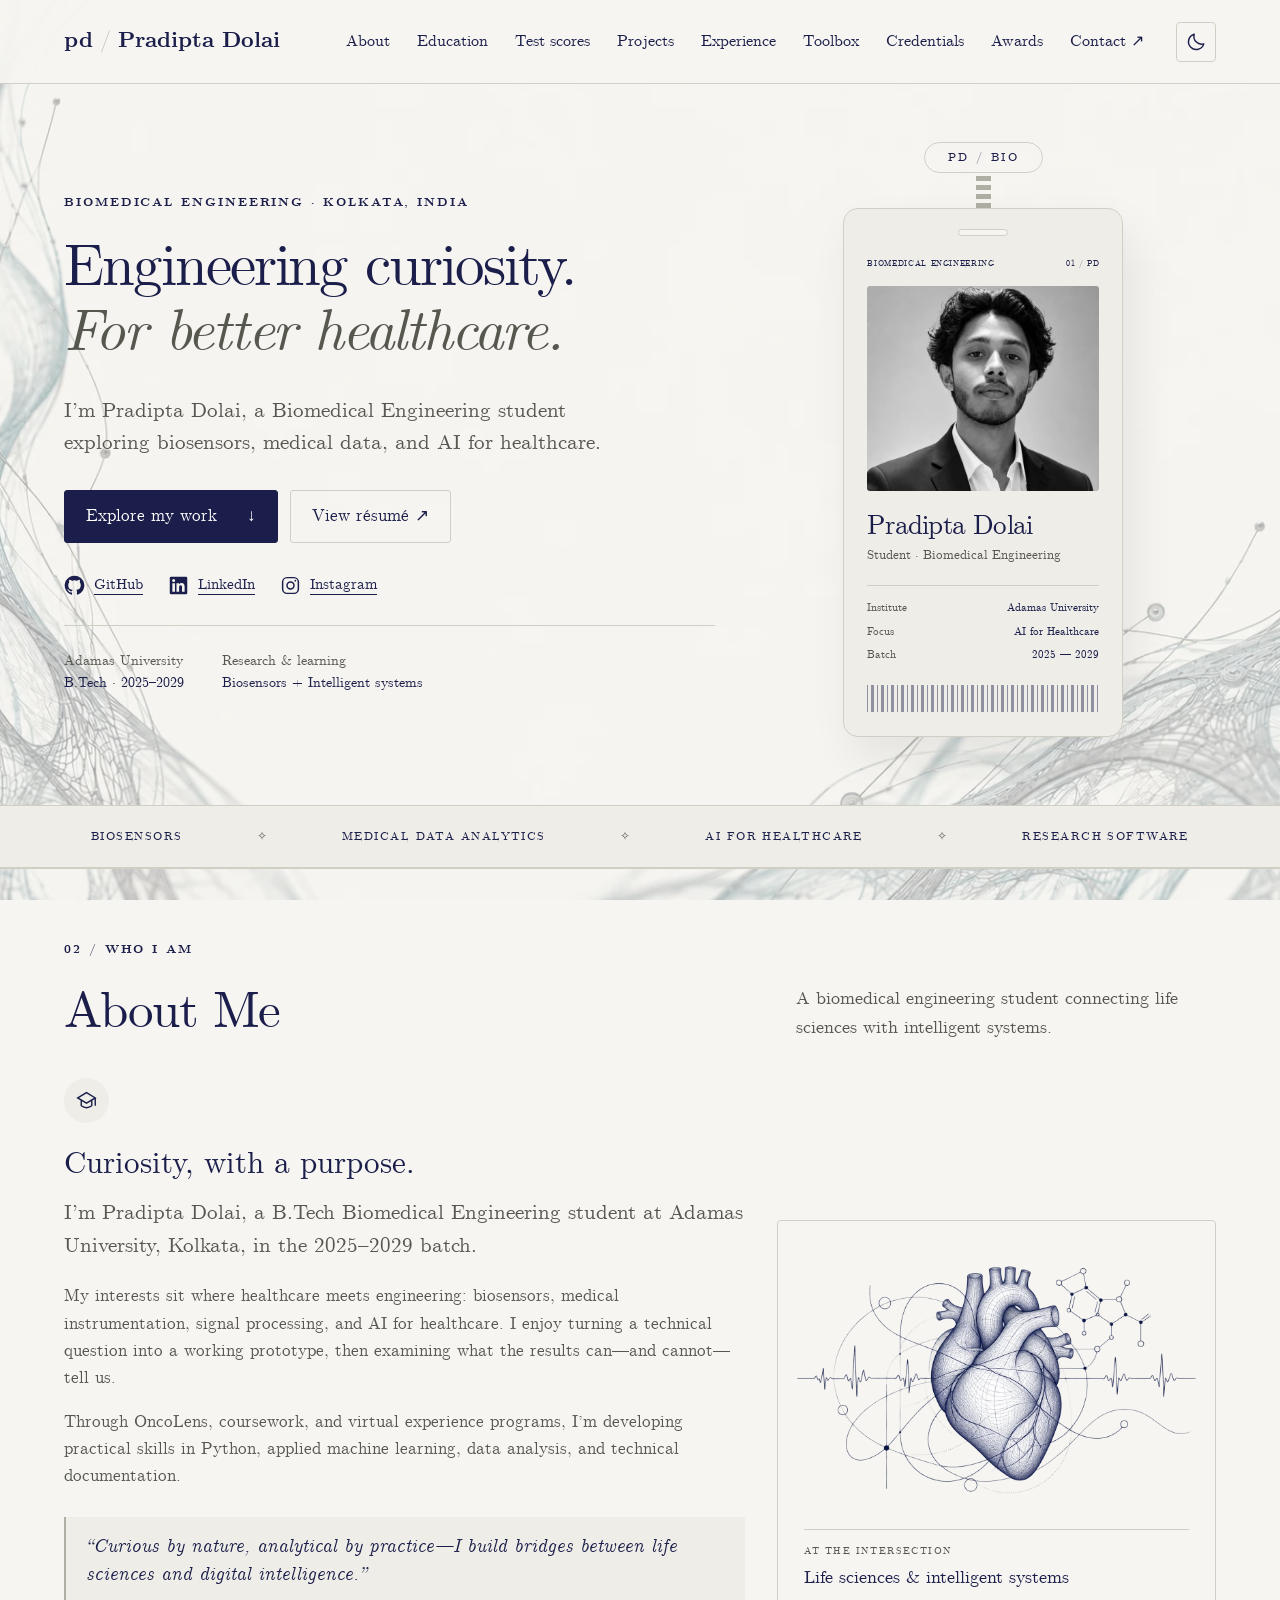
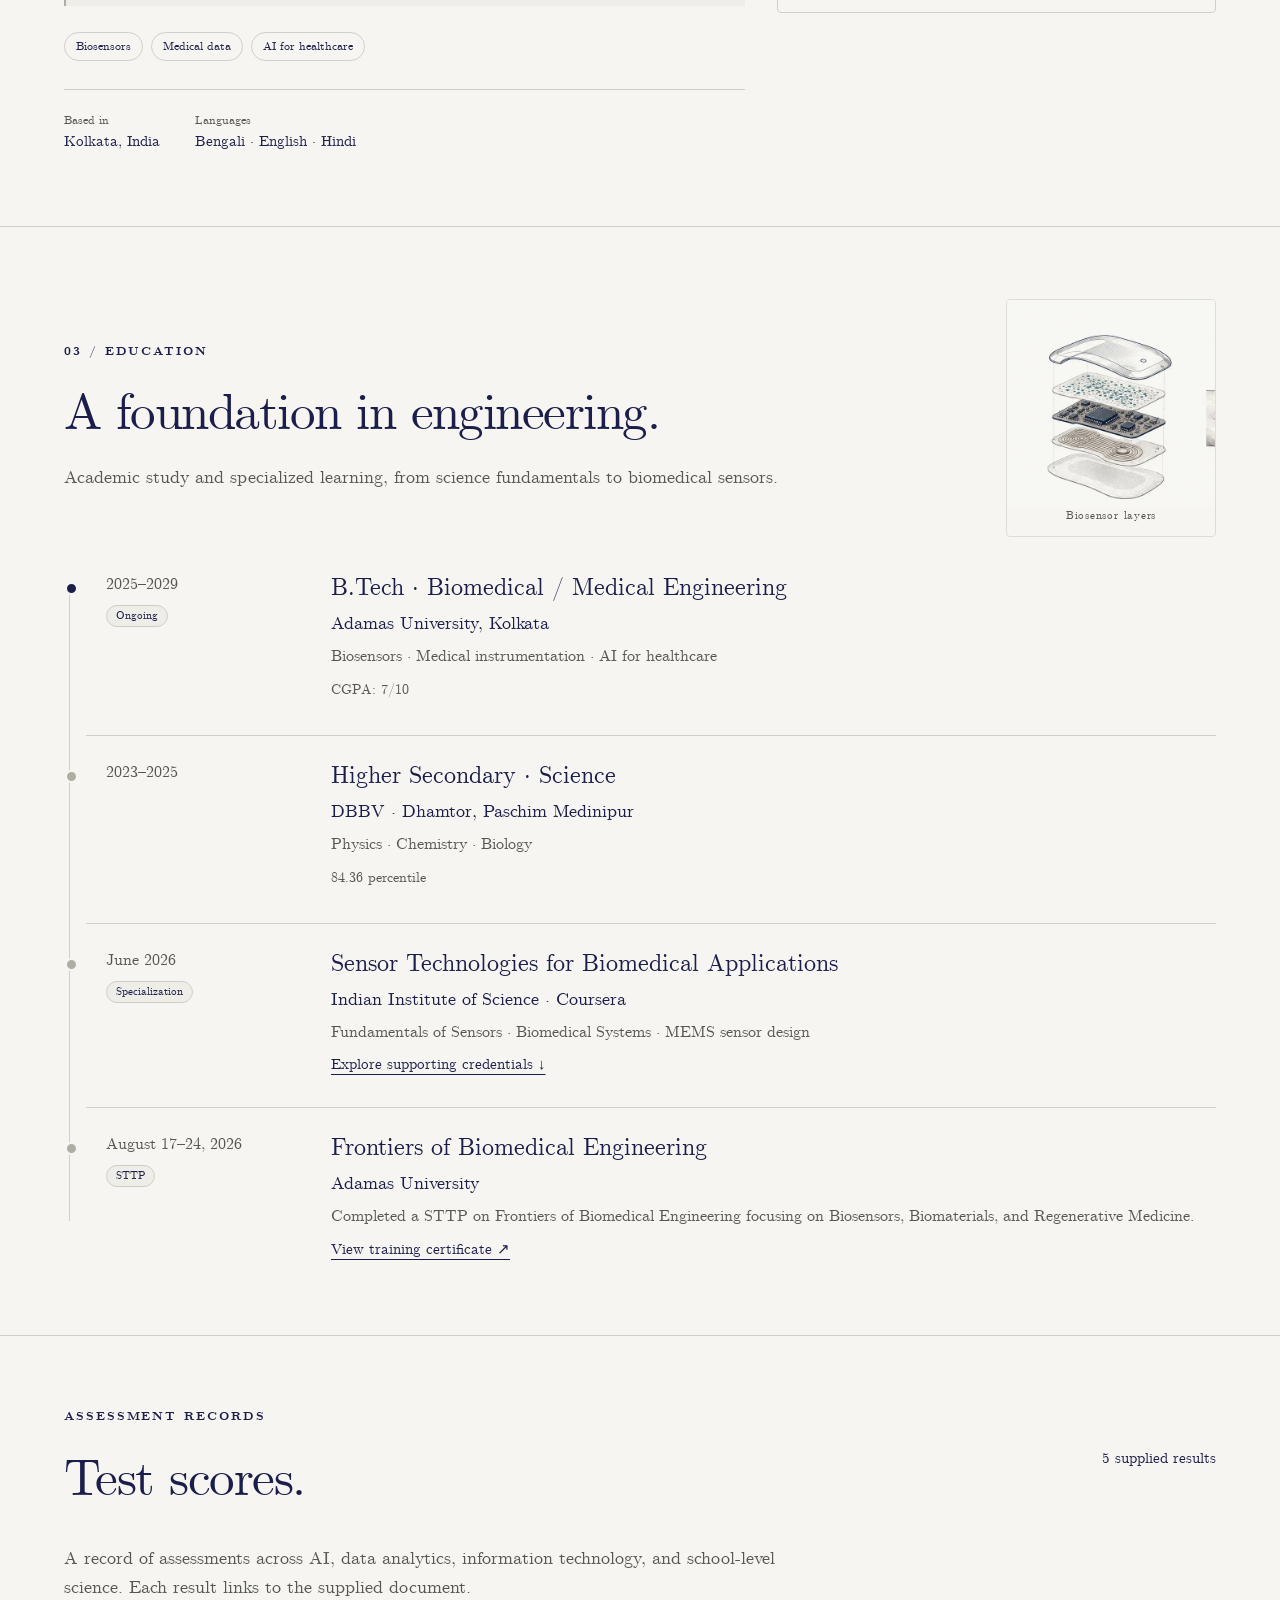
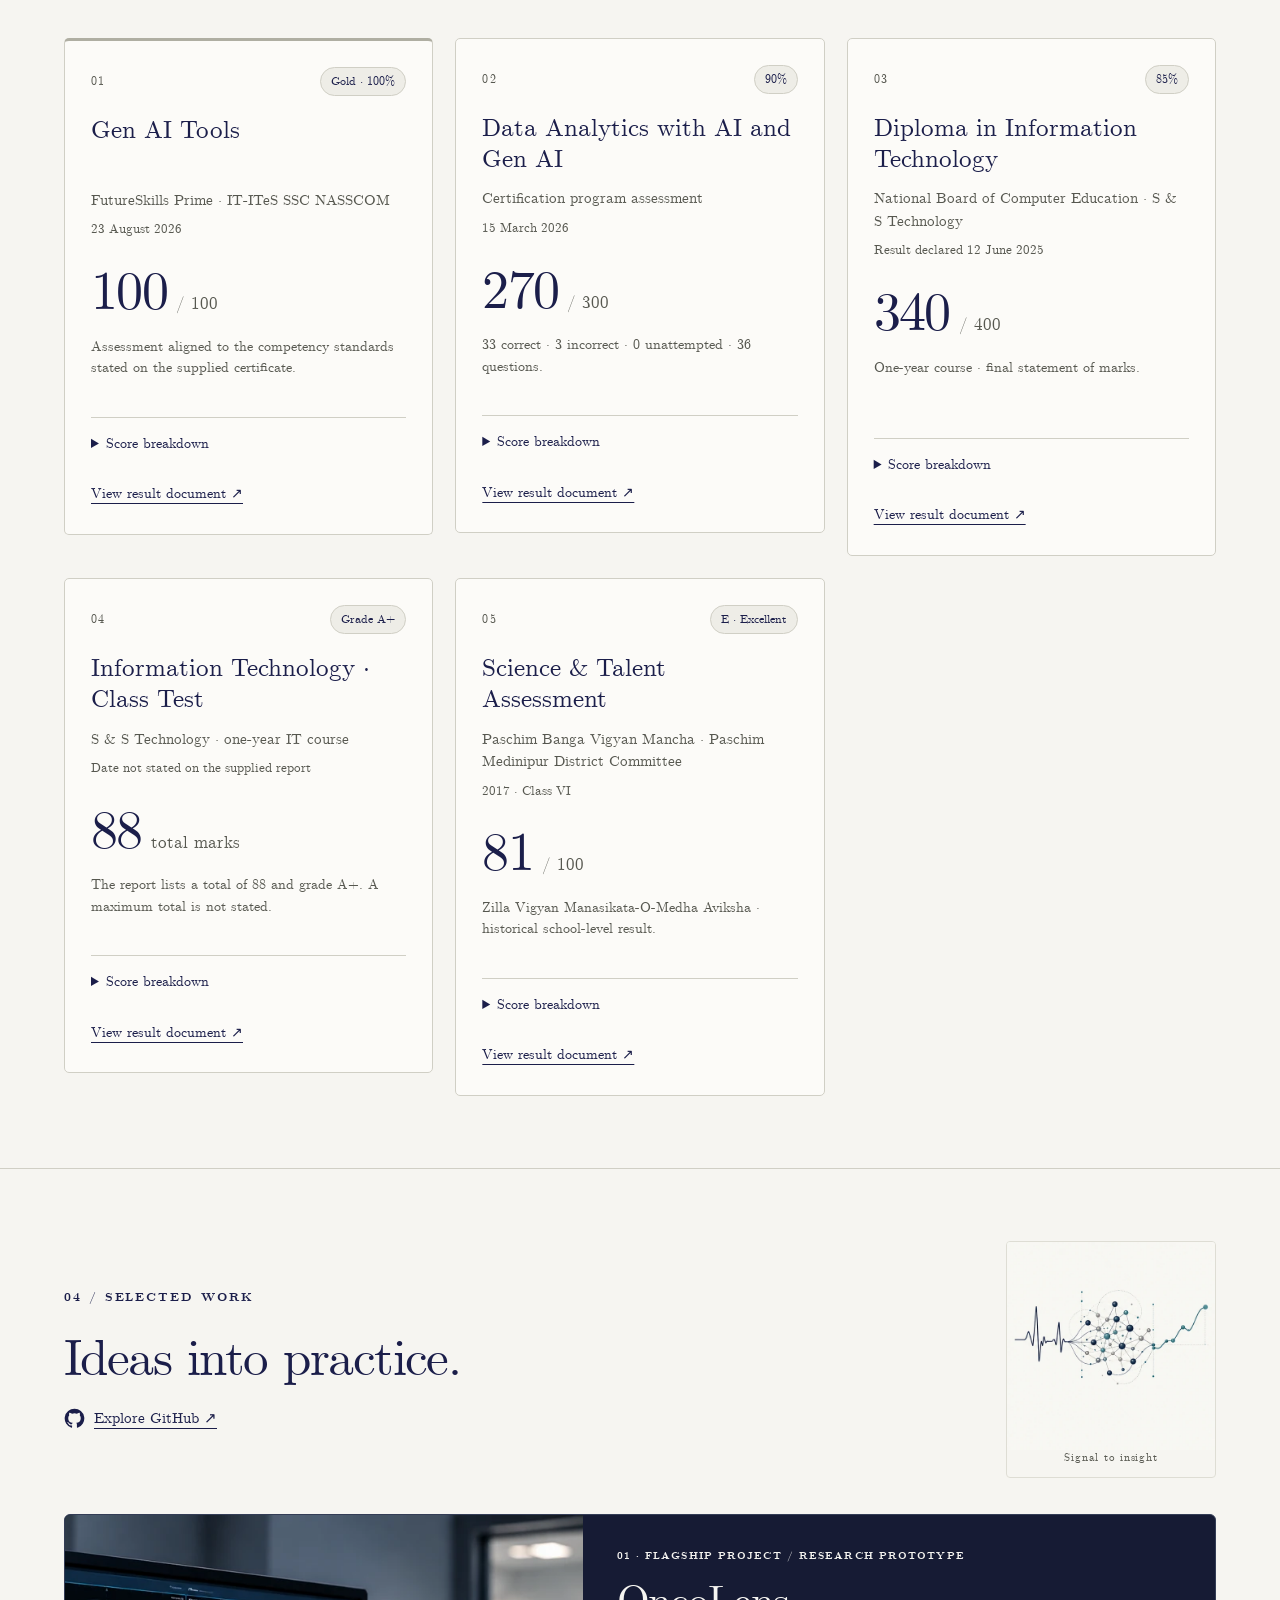
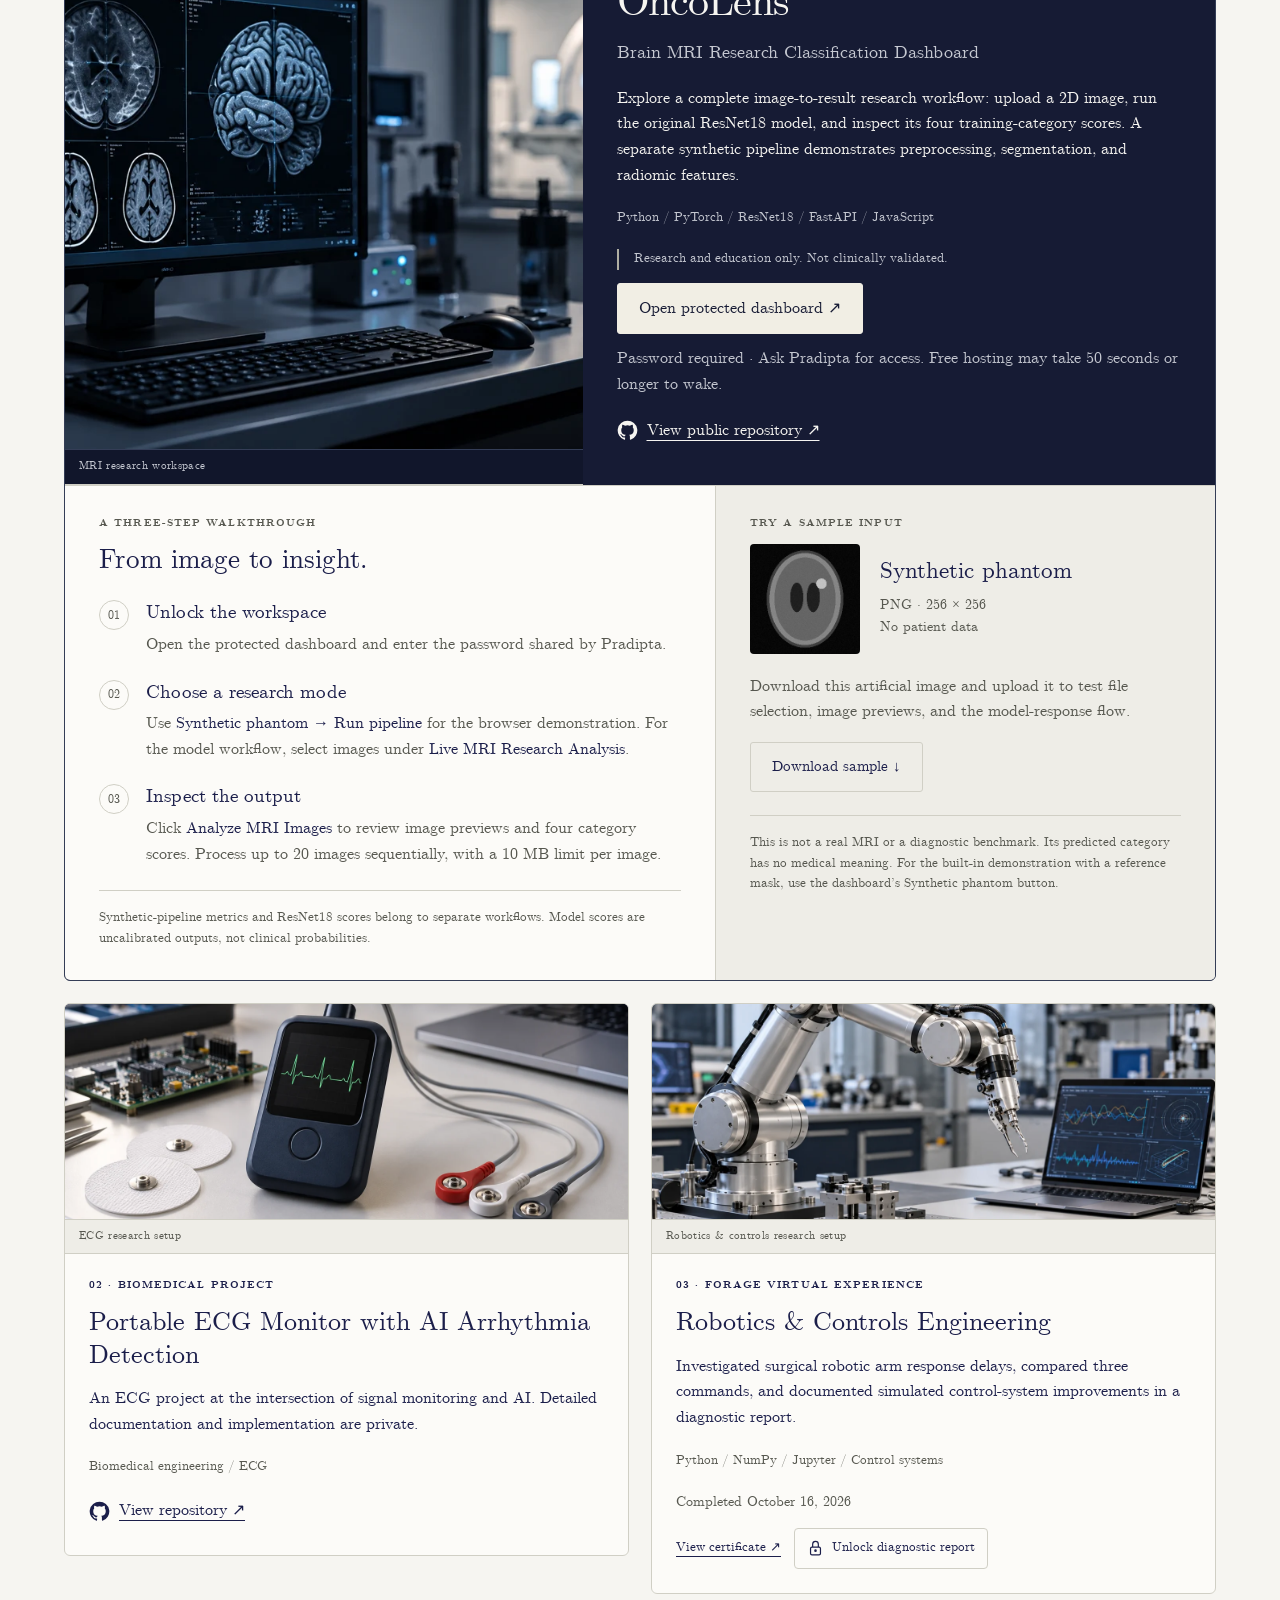
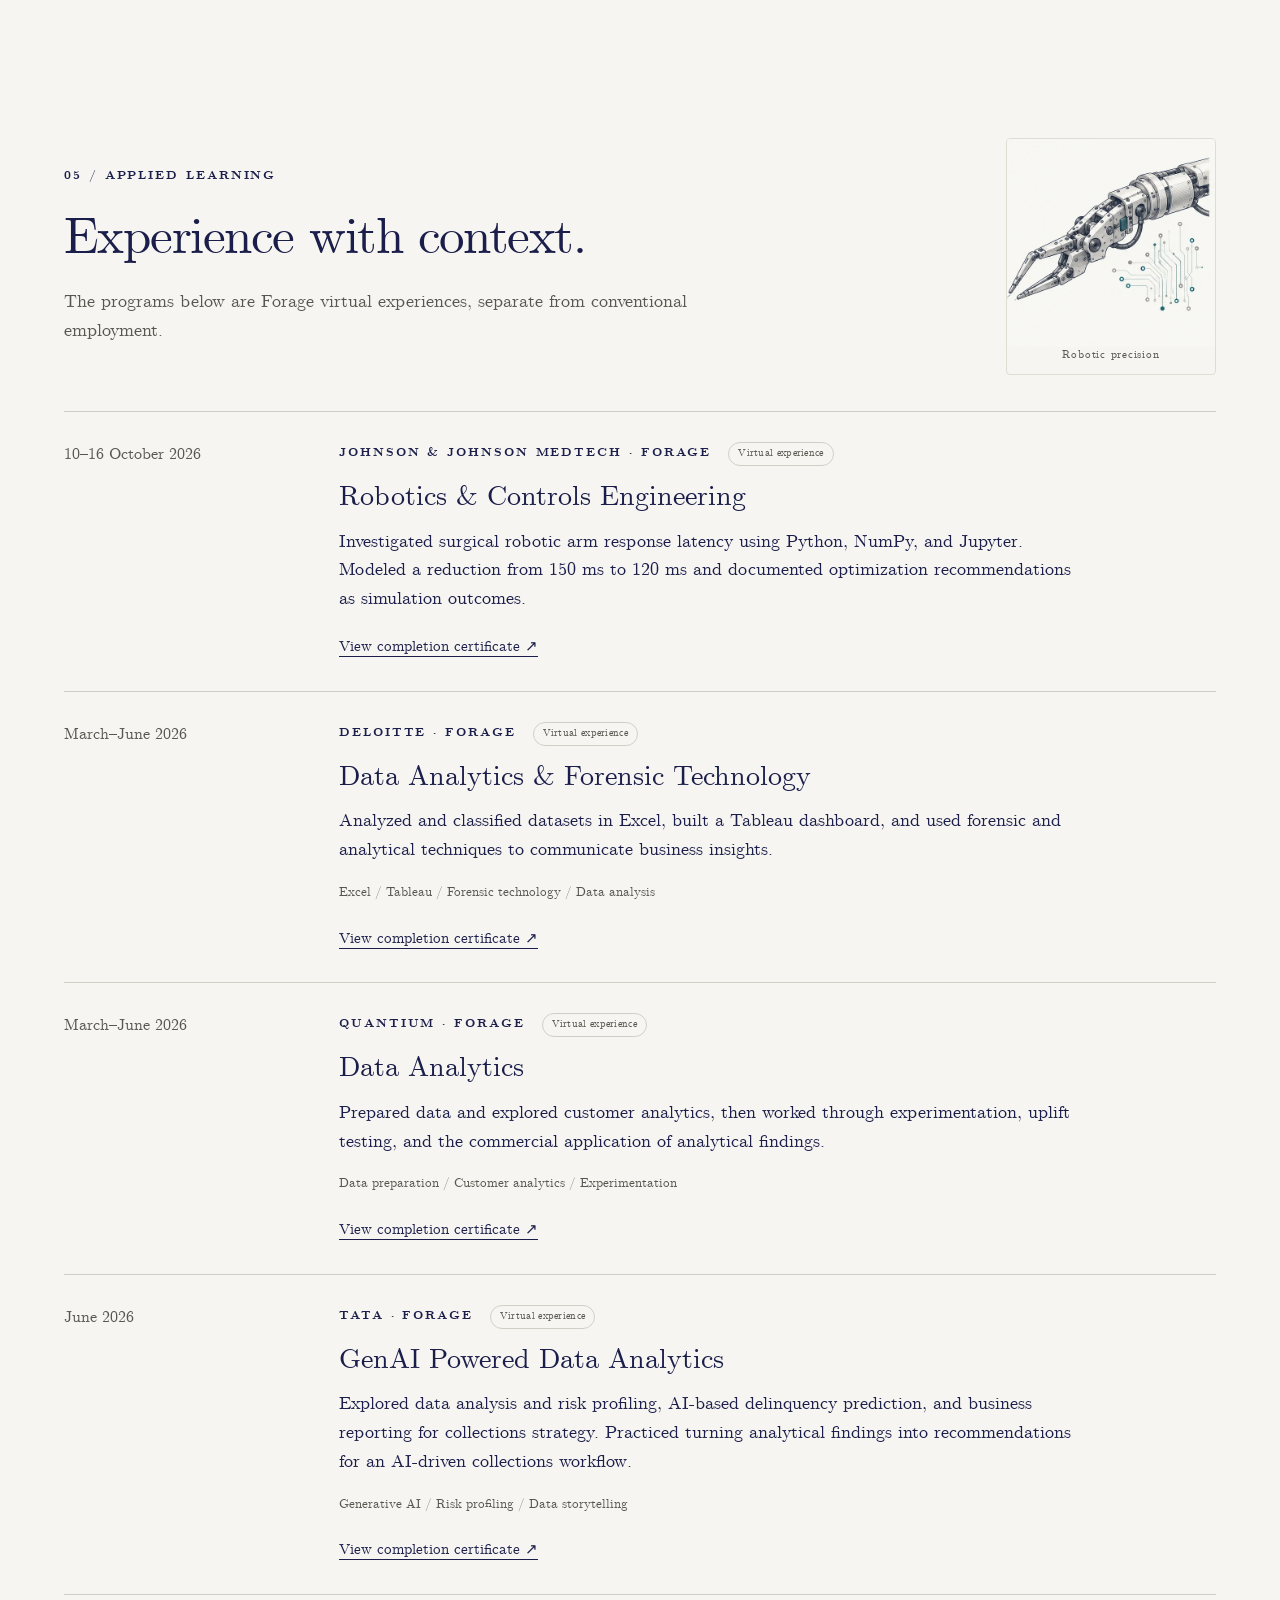
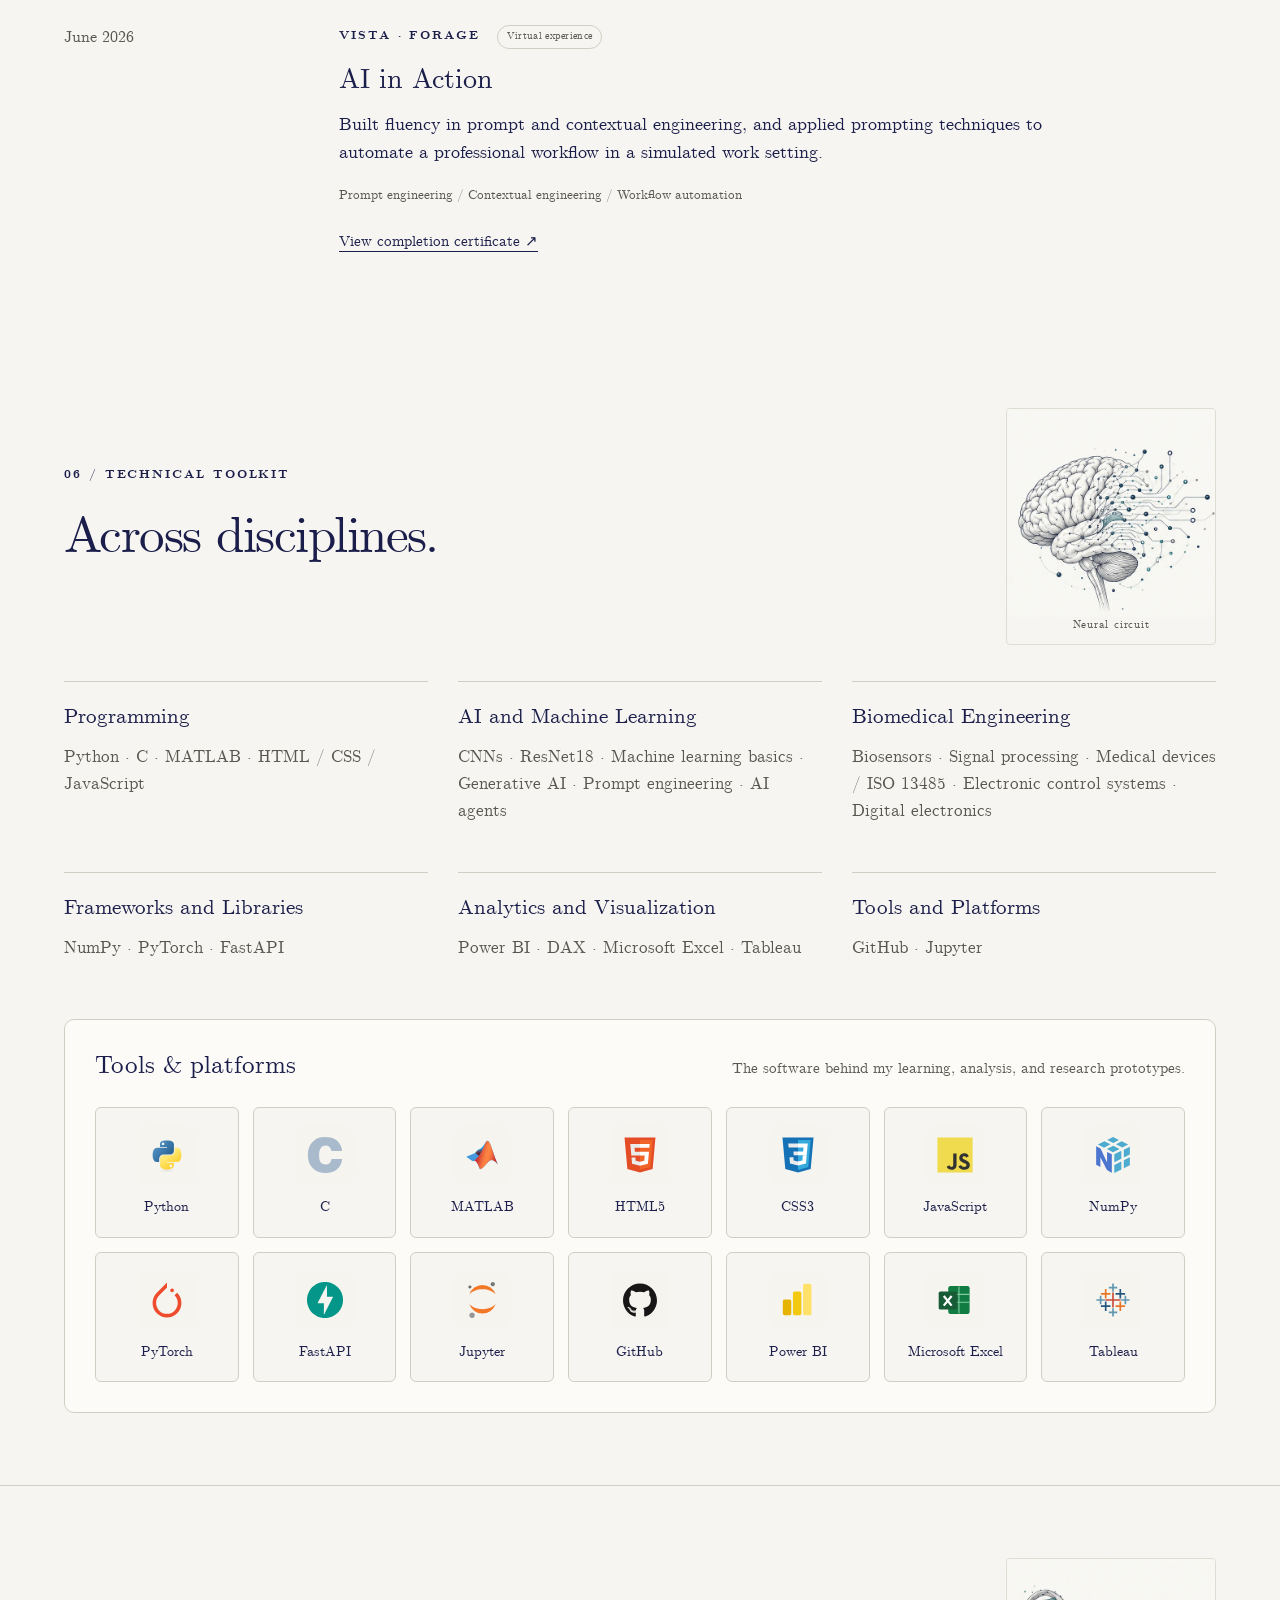
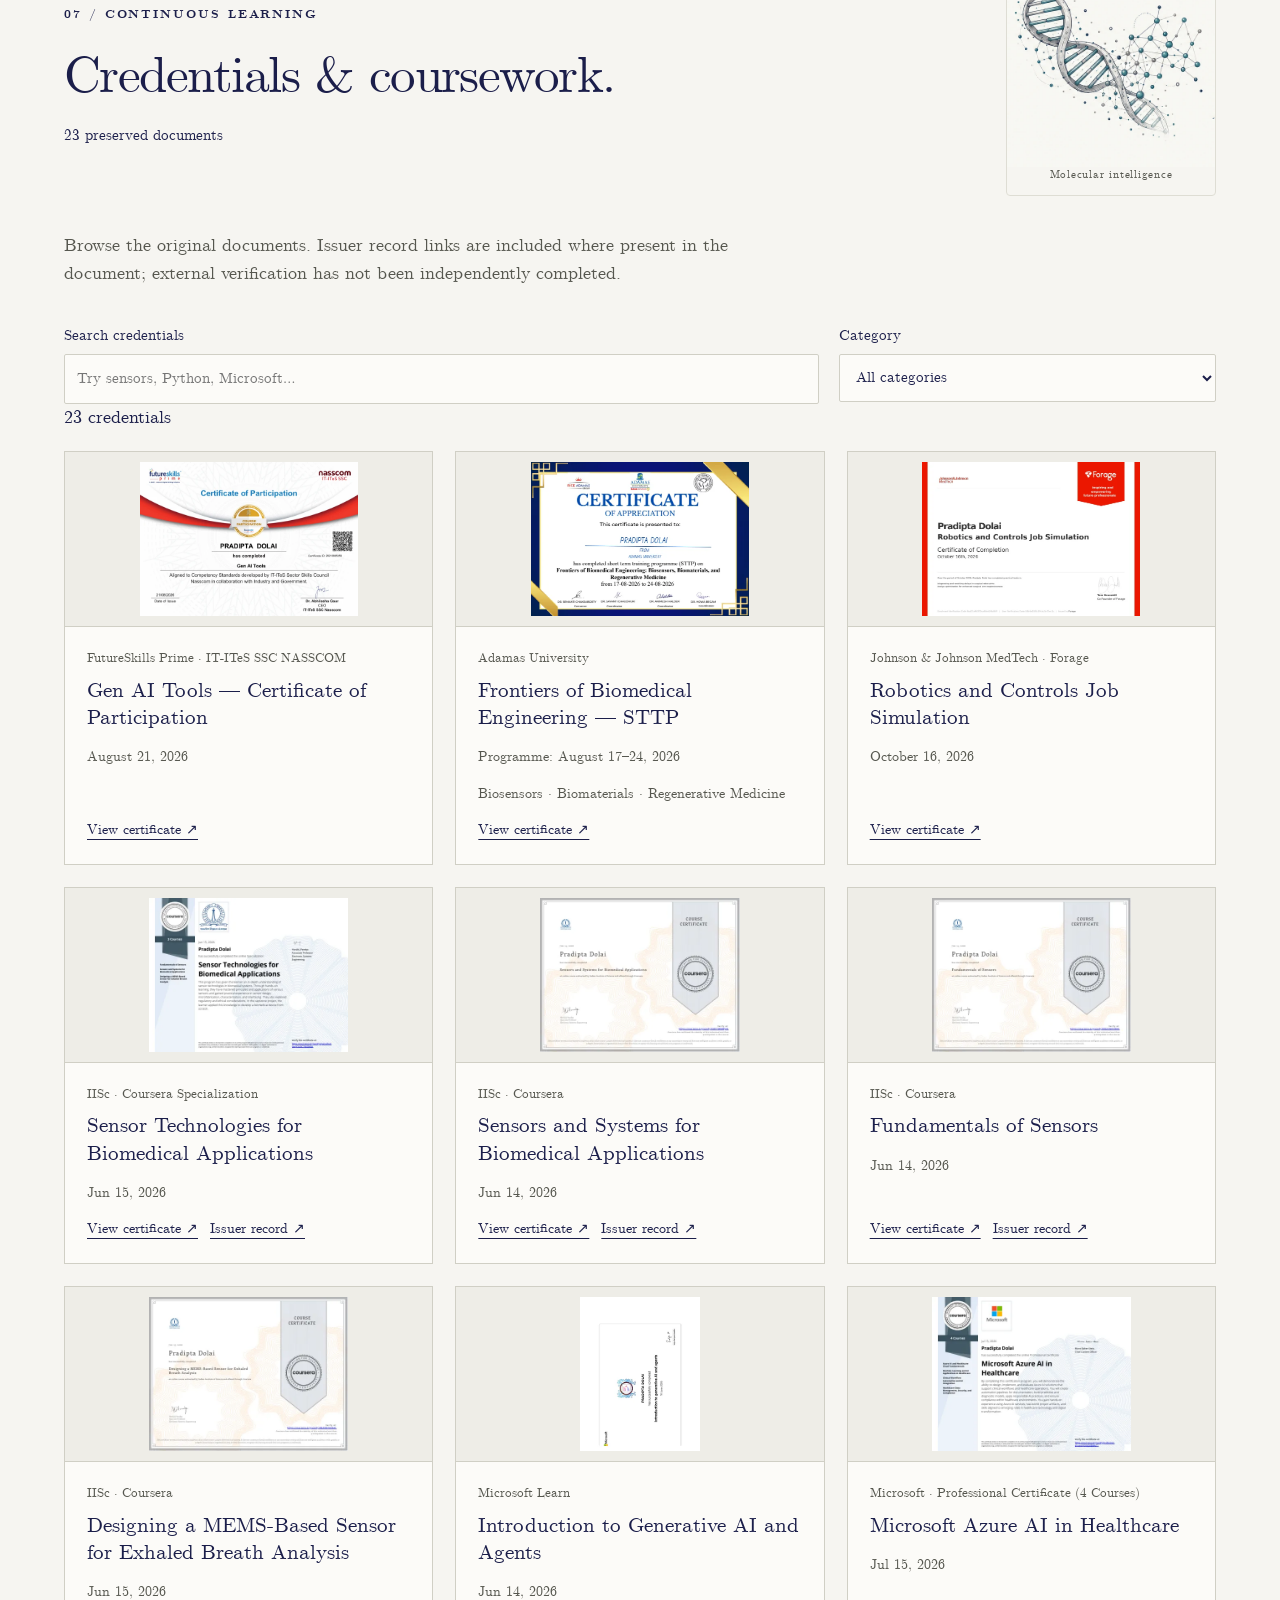
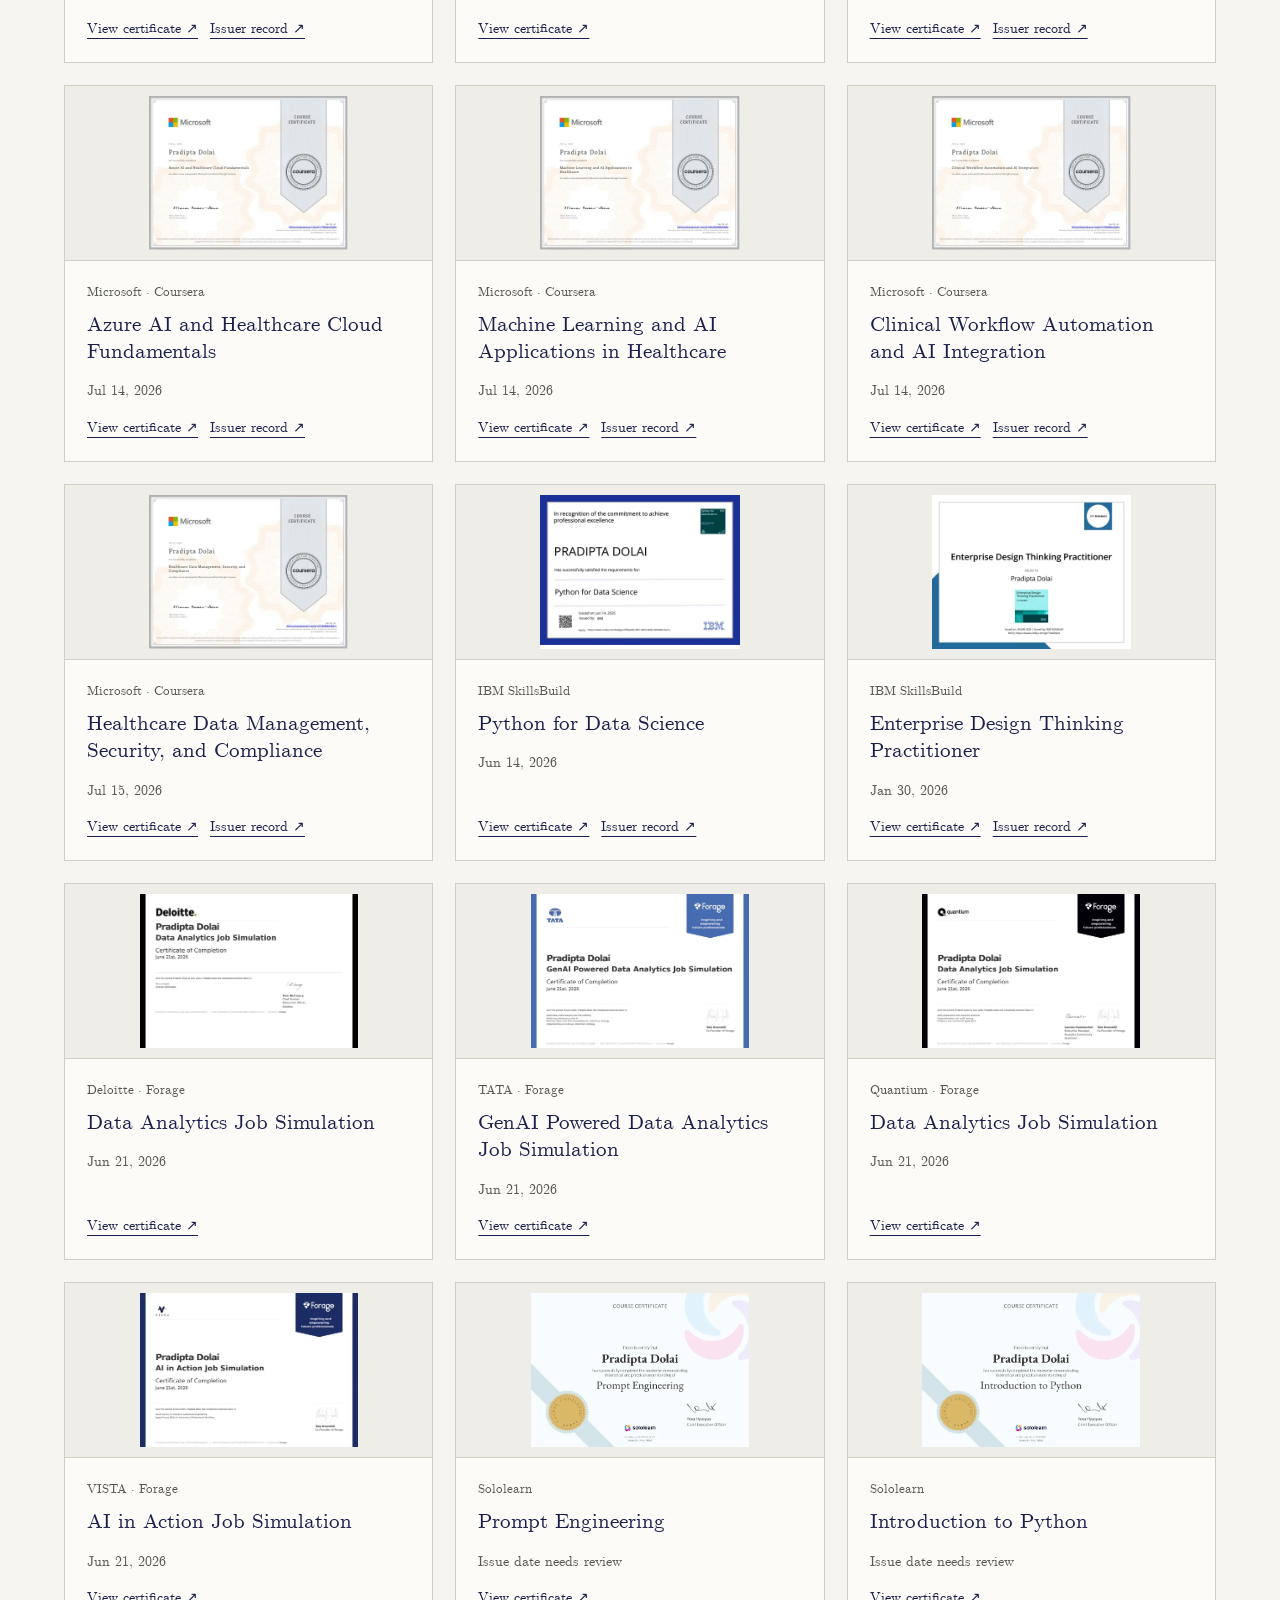
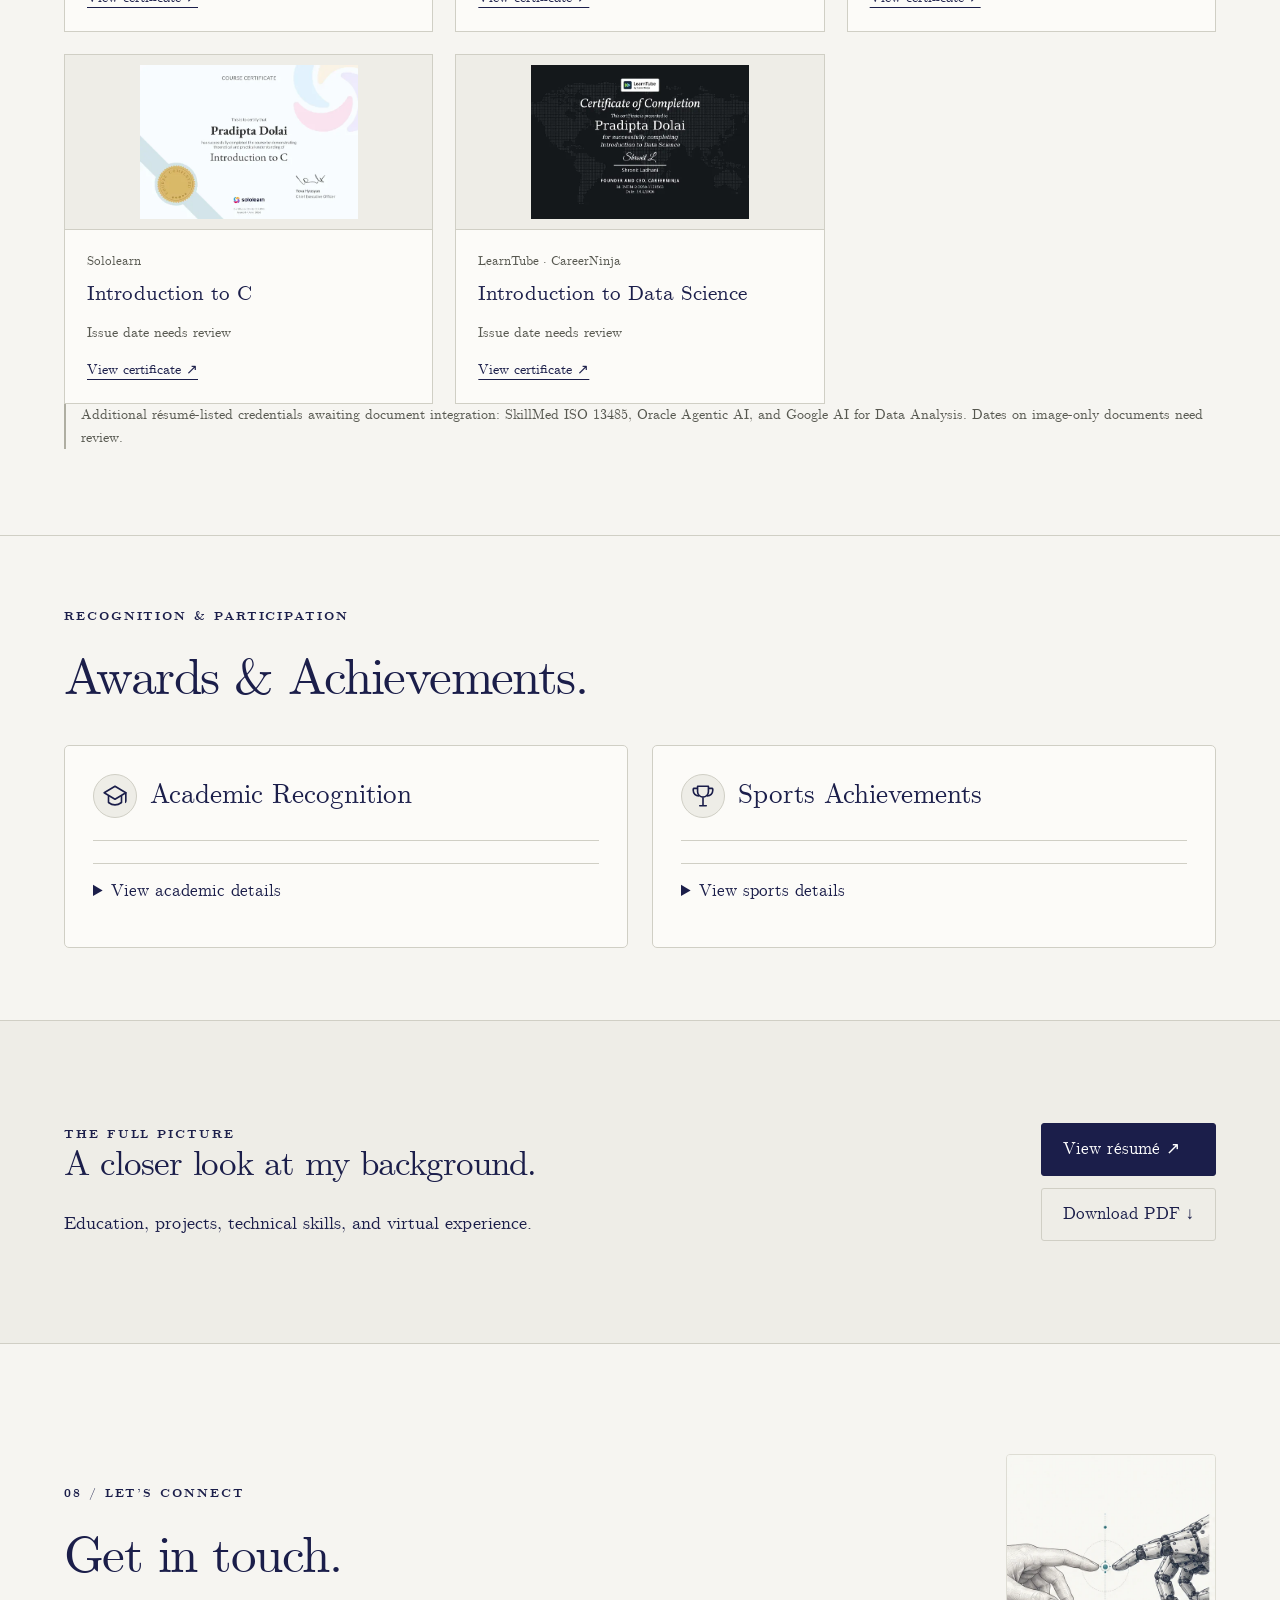
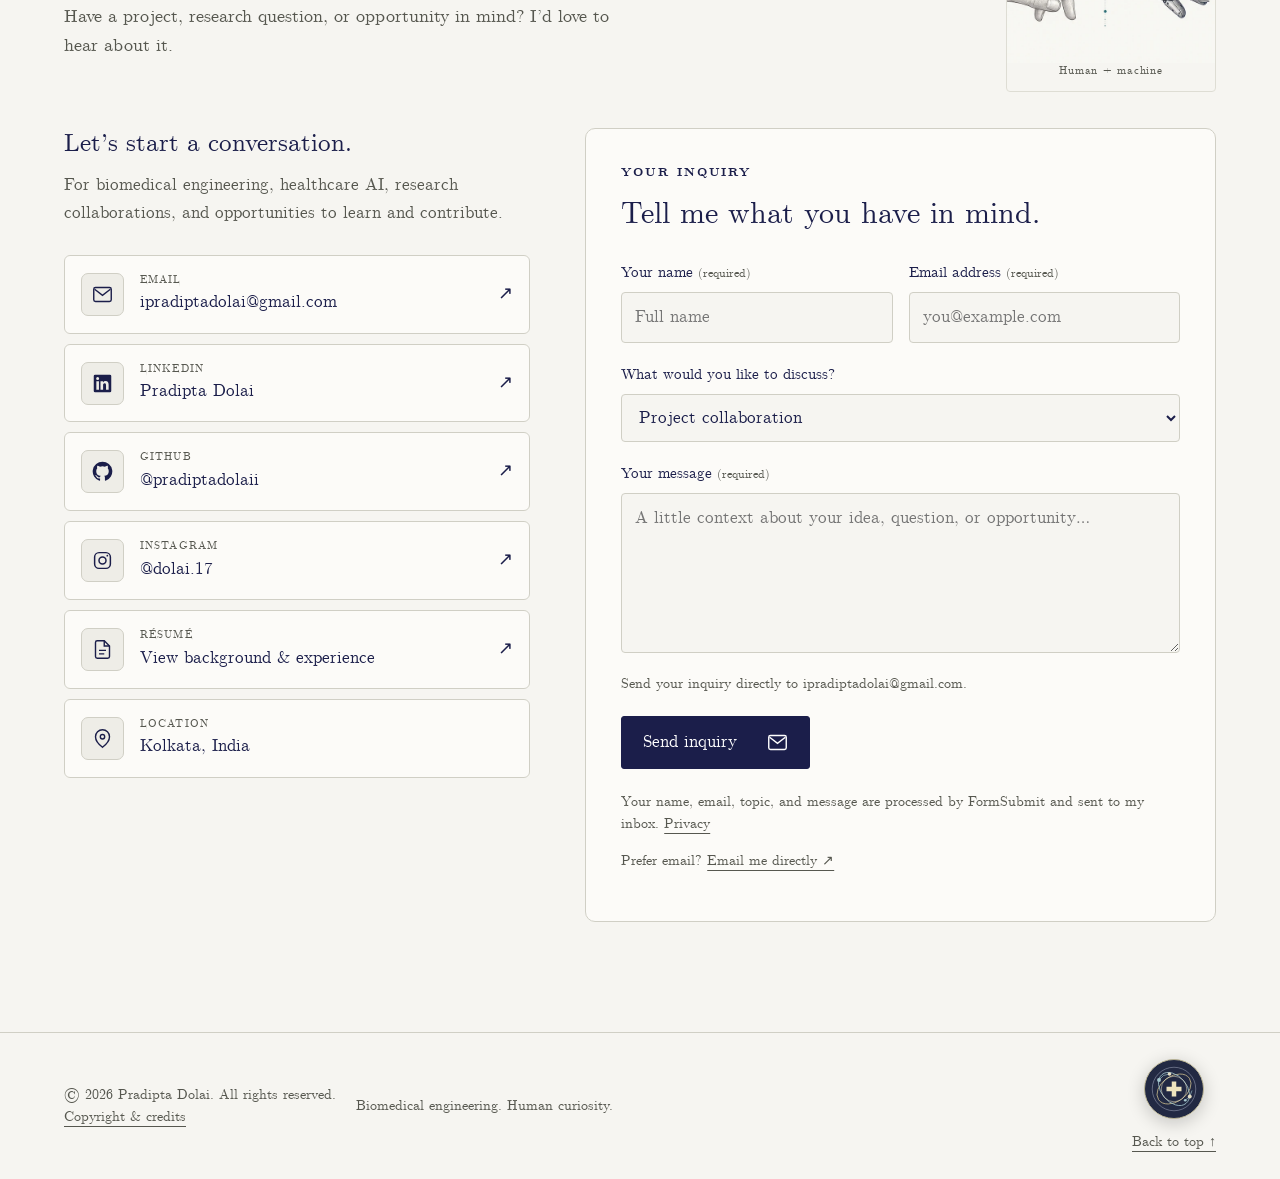
==== index.html @ 0b7b083c "Add password-only soft-square success and retry animations" ====
<!doctype html><html lang="en"><head><meta charset="utf-8"><meta name="viewport" content="width=device-width, initial-scale=1"><title>Pradipta Dolai — Biomedical Engineering & AI for Healthcare</title><meta name="description" content="Pradipta Dolai’s biomedical engineering portfolio: biosensors, AI for healthcare, medical data analytics, and research software."><meta property="og:title" content="Pradipta Dolai — Biomedical Engineering"><meta property="og:description" content="Exploring the intersection of healthcare, engineering, and intelligent systems."><meta property="og:type" content="website"><meta property="og:image" content="https://pradiptadolaii.github.io/assets/images/portrait.webp"><meta property="og:url" content="https://pradiptadolaii.github.io/"><meta name="theme-color" content="#1B1E4A"><link rel="icon" href="assets/favicon.svg" type="image/svg+xml"><script src="assets/theme.js"></script><link rel="stylesheet" href="assets/style.css"><link rel="stylesheet" href="assets/password-tile.css?v=soft-square"><script src="assets/password-tile.js?v=soft-square" defer></script><script src="assets/app.js?v=soft-square" defer></script><link rel="stylesheet" href="assets/selected-design.css"><link rel="stylesheet" href="assets/medorbit.css"><script type="module" src="assets/medorbit.mjs?v=oncolens-live"></script><link rel="stylesheet" href="assets/science-accents.css"><link rel="stylesheet" href="assets/test-scores.css"><link rel="stylesheet" href="assets/awards.css?v=sports-collapse"><link rel="stylesheet" href="assets/oncolens-flagship.css?v=preview1"><link rel="stylesheet" href="assets/biointerface.css?v=2"></head><body><div class="portfolio-wallpaper" aria-hidden="true"></div><a class="skip" href="#main">Skip to content</a><header><a class="brand" href="#home">pd<span> / </span>Pradipta Dolai</a><div class="navtools"><button id="theme" aria-label="Switch color theme" aria-pressed="false"><svg class="theme-sun" viewBox="0 0 24 24" aria-hidden="true"><circle cx="12" cy="12" r="4"/><path d="M12 2v2m0 16v2M2 12h2m16 0h2M5 5l1.5 1.5m11 11L19 19M5 19l1.5-1.5m11-11L19 5"/></svg><svg class="theme-moon" viewBox="0 0 24 24" aria-hidden="true"><path d="M20.5 14A8.5 8.5 0 0 1 10 3.5 8.5 8.5 0 1 0 20.5 14Z"/></svg></button><button id="menu" aria-expanded="false" aria-controls="navigation" aria-label="Open navigation menu"><svg class="menu-circuit" viewBox="0 0 28 28" fill="none" aria-hidden="true"><g class="menu-traces"><path d="M5 7h12l3 3h3M5 14h18M5 21h8l3-3h7"/><circle cx="5" cy="7" r="1.5"/><circle cx="23" cy="10" r="1.5"/><circle cx="5" cy="14" r="1.5"/><circle cx="23" cy="14" r="1.5"/><circle cx="5" cy="21" r="1.5"/><circle cx="23" cy="18" r="1.5"/></g><path class="menu-close" d="m7 7 14 14M21 7 7 21"/></svg></button></div><nav id="navigation" aria-label="Main navigation"><a href="#about">About</a><a href="#education">Education</a><a href="#test-scores">Test scores</a><a href="#projects">Projects</a><a href="#experience">Experience</a><a href="#skills">Toolbox</a><a href="#certifications">Credentials</a><a href="#awards">Awards</a><a href="#contact">Contact ↗</a></nav></header><main id="main"><section class="hero" id="home"><div class="herocopy"><p class="eyebrow">BIOMEDICAL ENGINEERING · KOLKATA, INDIA</p><h1>Engineering curiosity.<br><em>For better healthcare.</em></h1><p class="intro">I’m Pradipta Dolai, a Biomedical Engineering student exploring biosensors, medical data, and AI for healthcare.</p><div class="actions"><a class="button primary" href="#projects">Explore my work <span>↓</span></a><a class="button" href="assets/resume/Pradipta_Dolai_Resume.pdf" data-preview="assets/resume/Pradipta_Dolai_Resume.pdf" data-title="Pradipta Dolai — Resume">View résumé ↗</a></div><div class="hero-socials"><a href="https://github.com/pradiptadolaii" target="_blank" rel="noopener"><svg class="icon icon-github" viewBox="0 0 24 24" fill="currentColor" aria-hidden="true" focusable="false"><path d="M12 .8a11.2 11.2 0 0 0-3.54 21.83c.56.1.77-.24.77-.54v-2.1c-3.13.68-3.79-1.33-3.79-1.33-.51-1.3-1.25-1.64-1.25-1.64-1.02-.7.08-.69.08-.69 1.13.08 1.72 1.16 1.72 1.16 1 1.72 2.63 1.22 3.27.93.1-.73.39-1.22.71-1.5-2.5-.28-5.13-1.25-5.13-5.56 0-1.23.44-2.24 1.16-3.03-.12-.28-.5-1.43.11-2.99 0 0 .95-.3 3.08 1.15a10.65 10.65 0 0 1 5.6 0c2.14-1.45 3.08-1.15 3.08-1.15.61 1.56.23 2.71.11 2.99.73.79 1.16 1.8 1.16 3.03 0 4.32-2.63 5.27-5.14 5.55.4.35.76 1.03.76 2.08v3.1c0 .3.2.65.78.54A11.2 11.2 0 0 0 12 .8Z"/></svg><span>GitHub</span></a><a href="https://www.linkedin.com/in/pradipta-dolai-biomedical/" target="_blank" rel="noopener"><svg class="icon icon-linkedin" viewBox="0 0 24 24" fill="currentColor" aria-hidden="true" focusable="false"><path d="M20.45 2H3.55A1.55 1.55 0 0 0 2 3.55v16.9A1.55 1.55 0 0 0 3.55 22h16.9A1.55 1.55 0 0 0 22 20.45V3.55A1.55 1.55 0 0 0 20.45 2ZM7.95 19H4.98V9.45h2.97ZM6.46 8.14a1.72 1.72 0 1 1 0-3.44 1.72 1.72 0 0 1 0 3.44ZM19 19h-2.97v-4.65c0-1.11-.02-2.54-1.55-2.54-1.55 0-1.79 1.21-1.79 2.46V19H9.72V9.45h2.85v1.31h.04a3.13 3.13 0 0 1 2.82-1.55c3.02 0 3.57 1.99 3.57 4.58Z"/></svg><span>LinkedIn</span></a><a href="https://www.instagram.com/dolai.17" target="_blank" rel="noopener"><svg class="icon icon-instagram" viewBox="0 0 24 24" fill="none" stroke="currentColor" stroke-width="1.7" aria-hidden="true" focusable="false"><rect x="3" y="3" width="18" height="18" rx="5"/><circle cx="12" cy="12" r="4"/><circle cx="17.5" cy="6.5" r="1" fill="currentColor" stroke="none"/></svg><span>Instagram</span></a></div><div class="herofoot"><span>Adamas University<br><strong>B.Tech · 2025–2029</strong></span><span>Research & learning<br><strong>Biosensors + Intelligent systems</strong></span></div></div><div class="badgewrap"><div class="lanyard">PD / BIO</div><div class="strap"></div><article class="idcard" aria-label="Pradipta Dolai identity card"><div class="notch"></div><div class="idtop"><span>BIOMEDICAL ENGINEERING</span><span>01 / PD</span></div><img src="assets/images/portrait.webp" alt="Pradipta Dolai" width="260" height="300" fetchpriority="high"><h2>Pradipta Dolai</h2><p>Student · Biomedical Engineering</p><div class="idrows"><span>Institute</span><strong>Adamas University</strong><span>Focus</span><strong>AI for Healthcare</strong><span>Batch</span><strong>2025 — 2029</strong></div><div class="barcode" aria-hidden="true"></div></article></div></section><div class="marquee" aria-hidden="true">BIOSENSORS <span>✧</span> MEDICAL DATA ANALYTICS <span>✧</span> AI FOR HEALTHCARE <span>✧</span> RESEARCH SOFTWARE</div><section id="about" class="about-expanded"><div class="sectionhead"><div><p class="eyebrow">02 / WHO I AM</p><h2>About Me</h2></div><p class="sectionintro">A biomedical engineering student connecting life sciences with intelligent systems.</p></div><div class="about-grid about-with-art"><article class="background-card"><span class="section-icon"><svg class="icon icon-education" viewBox="0 0 24 24" fill="currentColor" aria-hidden="true" focusable="false"><g fill="none" stroke="currentColor" stroke-width="1.6"><path d="m2 9 10-6 10 6-10 6ZM6 12v6c4 3 8 3 12 0v-6M22 9v9"/></g></svg></span><h3>Curiosity, with a purpose.</h3><p class="intro">I’m Pradipta Dolai, a B.Tech Biomedical Engineering student at Adamas University, Kolkata, in the 2025–2029 batch.</p><p>My interests sit where healthcare meets engineering: biosensors, medical instrumentation, signal processing, and AI for healthcare. I enjoy turning a technical question into a working prototype, then examining what the results can—and cannot—tell us.</p><p>Through OncoLens, coursework, and virtual experience programs, I’m developing practical skills in Python, applied machine learning, data analysis, and technical documentation.</p><blockquote>“Curious by nature, analytical by practice—I build bridges between life sciences and digital intelligence.”</blockquote><div class="interest-tags"><span>Biosensors</span><span>Medical data</span><span>AI for healthcare</span></div><div class="personal-facts"><div><small>Based in</small><strong>Kolkata, India</strong></div><div><small>Languages</small><strong>Bengali · English · Hindi</strong></div></div></article><figure class="about-heart"><img src="assets/images/anatomical-heart.webp" alt="Decorative anatomical heart engraving with ECG and molecular linework" width="1200" height="800" loading="lazy"><figcaption><span>AT THE INTERSECTION</span>Life sciences &amp; intelligent systems</figcaption></figure></div></section><section id="education" class="education-section"><div class="science-heading"><div class="science-heading-copy"><p class="eyebrow">03 / EDUCATION</p><h2>A foundation in engineering.</h2><p class="sectionintro">Academic study and specialized learning, from science fundamentals to biomedical sensors.</p></div><figure class="science-accent accent-biosensor"><div class="science-art" role="img" aria-label="Decorative biosensor layers illustration"></div><figcaption>Biosensor layers</figcaption></figure></div><div class="education-notebook"><div class="education-entry"><span class="education-date">2025–2029 <span class="status-pill">Ongoing</span></span><div class="education-detail"><h4>B.Tech · Biomedical / Medical Engineering</h4><p class="institution">Adamas University, Kolkata</p><p>Biosensors · Medical instrumentation · AI for healthcare</p><p class="academic-result">CGPA: 7/10</p></div></div><div class="education-entry"><span class="education-date">2023–2025</span><div class="education-detail"><h4>Higher Secondary · Science</h4><p class="institution">DBBV · Dhamtor, Paschim Medinipur</p><p>Physics · Chemistry · Biology</p><p class="academic-result">84.36 percentile</p></div></div><div class="education-entry"><span class="education-date">June 2026 <span class="status-pill">Specialization</span></span><div class="education-detail"><h4>Sensor Technologies for Biomedical Applications</h4><p class="institution">Indian Institute of Science · Coursera</p><p>Fundamentals of Sensors · Biomedical Systems · MEMS sensor design</p><a href="#certifications">Explore supporting credentials ↓</a></div></div><div class="education-entry"><span class="education-date">August 17–24, 2026<span class="status-pill">STTP</span></span><div class="education-detail"><h4>Frontiers of Biomedical Engineering</h4><p class="institution">Adamas University</p><p>Completed a STTP on Frontiers of Biomedical Engineering focusing on Biosensors, Biomaterials, and Regenerative Medicine.</p><a href="assets/certificates/STTP_CER.pdf" data-preview="assets/certificates/STTP_CER.pdf" data-title="Frontiers of Biomedical Engineering — STTP Certificate">View training certificate ↗</a></div></div></div></section><section id="test-scores" class="test-scores"><div class="sectionhead"><div><p class="eyebrow">ASSESSMENT RECORDS</p><h2>Test scores.</h2></div><span>5 supplied results</span></div><p class="sectionintro">A record of assessments across AI, data analytics, information technology, and school-level science. Each result links to the supplied document.</p><div class="score-grid"><article class="score-card"><div class="score-heading"><span class="score-index">01</span><span class="score-badge">Gold · 100%</span></div><h3>Gen AI Tools</h3><p class="score-issuer">FutureSkills Prime · IT-ITeS SSC NASSCOM</p><p class="score-date">23 August 2026</p><p class="score-value"><strong>100</strong><span>/ 100</span></p><p class="score-note">Assessment aligned to the competency standards stated on the supplied certificate.</p><details class="score-details"><summary>Score breakdown</summary><table><caption class="orbit-sr-only">Gen AI Tools score breakdown</caption><tbody><tr><th scope="row">M001 · NSQF level 5</th><td>18 / 18</td></tr><tr><th scope="row">M002 · NSQF level 5</th><td>32 / 32</td></tr><tr><th scope="row">M003 · NSQF level 5</th><td>25 / 25</td></tr><tr><th scope="row">M004 · NSQF level 5</th><td>25 / 25</td></tr></tbody></table></details><a class="score-source" href="assets/scores/Gen_AI_Tools_Assessment.pdf" data-preview="assets/scores/Gen_AI_Tools_Assessment.pdf" data-title="Gen AI Tools — supplied result">View result document ↗</a></article><article class="score-card"><div class="score-heading"><span class="score-index">02</span><span class="score-badge">90%</span></div><h3>Data Analytics with AI and Gen AI</h3><p class="score-issuer">Certification program assessment</p><p class="score-date">15 March 2026</p><p class="score-value"><strong>270</strong><span>/ 300</span></p><p class="score-note">33 correct · 3 incorrect · 0 unattempted · 36 questions.</p><details class="score-details"><summary>Score breakdown</summary><table><caption class="orbit-sr-only">Data Analytics with AI and Gen AI score breakdown</caption><tbody><tr><th scope="row">Structured Reasoning</th><td>66 / 75 · 88%</td></tr><tr><th scope="row">Mathematical Intelligence</th><td>66 / 75 · 88%</td></tr><tr><th scope="row">Algorithmic Thinking</th><td>63 / 75 · 84%</td></tr><tr><th scope="row">Novel Problem Solving</th><td>75 / 75 · 100%</td></tr></tbody></table></details><a class="score-source" href="assets/scores/Data_Analytics_AI_Assessment.jpg" data-preview="assets/scores/Data_Analytics_AI_Assessment.jpg" data-title="Data Analytics with AI and Gen AI — supplied result">View result document ↗</a></article><article class="score-card"><div class="score-heading"><span class="score-index">03</span><span class="score-badge">85%</span></div><h3>Diploma in Information Technology</h3><p class="score-issuer">National Board of Computer Education · S &amp; S Technology</p><p class="score-date">Result declared 12 June 2025</p><p class="score-value"><strong>340</strong><span>/ 400</span></p><p class="score-note">One-year course · final statement of marks.</p><details class="score-details"><summary>Score breakdown</summary><table><caption class="orbit-sr-only">Diploma in Information Technology score breakdown</caption><tbody><tr><th scope="row">Theory</th><td>168</td></tr><tr><th scope="row">Practical</th><td>172</td></tr><tr><th scope="row">Total</th><td>340 / 400</td></tr><tr><th scope="row">Percentage</th><td>85%</td></tr></tbody></table></details><a class="score-source" href="assets/scores/NBCE_IT_Statement_of_Marks.png" data-preview="assets/scores/NBCE_IT_Statement_of_Marks.png" data-title="Diploma in Information Technology — supplied result">View result document ↗</a></article><article class="score-card"><div class="score-heading"><span class="score-index">04</span><span class="score-badge">Grade A+</span></div><h3>Information Technology · Class Test</h3><p class="score-issuer">S &amp; S Technology · one-year IT course</p><p class="score-date">Date not stated on the supplied report</p><p class="score-value"><strong>88</strong><span>total marks</span></p><p class="score-note">The report lists a total of 88 and grade A+. A maximum total is not stated.</p><details class="score-details"><summary>Score breakdown</summary><table><caption class="orbit-sr-only">Information Technology · Class Test score breakdown</caption><tbody><tr><th scope="row">Theory</th><td>38 · A+</td></tr><tr><th scope="row">Practical</th><td>30 · A+</td></tr><tr><th scope="row">Viva</th><td>10 · A</td></tr><tr><th scope="row">Project</th><td>10 · A</td></tr></tbody></table></details><a class="score-source" href="assets/scores/IT_Class_Test_Report.png" data-preview="assets/scores/IT_Class_Test_Report.png" data-title="Information Technology · Class Test — supplied result">View result document ↗</a></article><article class="score-card"><div class="score-heading"><span class="score-index">05</span><span class="score-badge">E · Excellent</span></div><h3>Science &amp; Talent Assessment</h3><p class="score-issuer">Paschim Banga Vigyan Mancha · Paschim Medinipur District Committee</p><p class="score-date">2017 · Class VI</p><p class="score-value"><strong>81</strong><span>/ 100</span></p><p class="score-note">Zilla Vigyan Manasikata-O-Medha Aviksha · historical school-level result.</p><details class="score-details"><summary>Score breakdown</summary><table><caption class="orbit-sr-only">Science &amp; Talent Assessment score breakdown</caption><tbody><tr><th scope="row">Natural Science</th><td>34</td></tr><tr><th scope="row">Mathematics</th><td>24</td></tr><tr><th scope="row">General Knowledge</th><td>23</td></tr><tr><th scope="row">Total</th><td>81 / 100</td></tr></tbody></table></details><a class="score-source" href="assets/scores/Science_Talent_Grade_Card_2017.png" data-preview="assets/scores/Science_Talent_Grade_Card_2017.png" data-title="Science &amp; Talent Assessment — supplied result">View result document ↗</a></article></div></section><section id="projects"><div class="science-heading"><div class="science-heading-copy"><div class="sectionhead"><div><p class="eyebrow">04 / SELECTED WORK</p><h2>Ideas into practice.</h2></div><a href="https://github.com/pradiptadolaii" target="_blank" rel="noopener"><svg class="icon icon-github" viewBox="0 0 24 24" fill="currentColor" aria-hidden="true" focusable="false"><path d="M12 .8a11.2 11.2 0 0 0-3.54 21.83c.56.1.77-.24.77-.54v-2.1c-3.13.68-3.79-1.33-3.79-1.33-.51-1.3-1.25-1.64-1.25-1.64-1.02-.7.08-.69.08-.69 1.13.08 1.72 1.16 1.72 1.16 1 1.72 2.63 1.22 3.27.93.1-.73.39-1.22.71-1.5-2.5-.28-5.13-1.25-5.13-5.56 0-1.23.44-2.24 1.16-3.03-.12-.28-.5-1.43.11-2.99 0 0 .95-.3 3.08 1.15a10.65 10.65 0 0 1 5.6 0c2.14-1.45 3.08-1.15 3.08-1.15.61 1.56.23 2.71.11 2.99.73.79 1.16 1.8 1.16 3.03 0 4.32-2.63 5.27-5.14 5.55.4.35.76 1.03.76 2.08v3.1c0 .3.2.65.78.54A11.2 11.2 0 0 0 12 .8Z"/></svg><span>Explore GitHub ↗</span></a></div></div><figure class="science-accent accent-signal"><div class="science-art" role="img" aria-label="Decorative signal to insight illustration"></div><figcaption>Signal to insight</figcaption></figure></div><div class="projectgrid project-gallery"><article class="project project-with-image oncolens-card" id="oncolens-flagship"><figure class="project-figure oncolens-figure"><img src="assets/images/oncolens-research-lab.webp" alt="AI-generated illustrative brain MRI research workstation in a biomedical laboratory" width="1400" height="788" loading="lazy"><figcaption>MRI research workspace</figcaption></figure><div class="project-body"><p class="eyebrow">01 · FLAGSHIP PROJECT / RESEARCH PROTOTYPE</p><h3>OncoLens</h3><p class="subtitle">Brain MRI Research Classification Dashboard</p><p>Explore a complete image-to-result research workflow: upload a 2D image, run the original ResNet18 model, and inspect its four training-category scores. A separate synthetic pipeline demonstrates preprocessing, segmentation, and radiomic features.</p><p class="tags">Python / PyTorch / ResNet18 / FastAPI / JavaScript</p><p class="note">Research and education only. Not clinically validated.</p><a class="button primary" href="https://oncolens-pradipta.onrender.com/login" target="_blank" rel="noopener">Open protected dashboard ↗</a><p class="meta">Password required · Ask Pradipta for access. Free hosting may take 50 seconds or longer to wake.</p><a href="https://github.com/pradiptadolaii/OncoLens" target="_blank" rel="noopener"><svg class="icon icon-github" viewBox="0 0 24 24" fill="currentColor" aria-hidden="true" focusable="false"><path d="M12 .8a11.2 11.2 0 0 0-3.54 21.83c.56.1.77-.24.77-.54v-2.1c-3.13.68-3.79-1.33-3.79-1.33-.51-1.3-1.25-1.64-1.25-1.64-1.02-.7.08-.69.08-.69 1.13.08 1.72 1.16 1.72 1.16 1 1.72 2.63 1.22 3.27.93.1-.73.39-1.22.71-1.5-2.5-.28-5.13-1.25-5.13-5.56 0-1.23.44-2.24 1.16-3.03-.12-.28-.5-1.43.11-2.99 0 0 .95-.3 3.08 1.15a10.65 10.65 0 0 1 5.6 0c2.14-1.45 3.08-1.15 3.08-1.15.61 1.56.23 2.71.11 2.99.73.79 1.16 1.8 1.16 3.03 0 4.32-2.63 5.27-5.14 5.55.4.35.76 1.03.76 2.08v3.1c0 .3.2.65.78.54A11.2 11.2 0 0 0 12 .8Z"/></svg><span>View public repository ↗</span></a></div><div class="onco-tour"><div class="onco-walkthrough"><p class="eyebrow">A THREE-STEP WALKTHROUGH</p><h4>From image to insight.</h4><ol class="onco-steps"><li><span>01</span><div><h5>Unlock the workspace</h5><p>Open the protected dashboard and enter the password shared by Pradipta.</p></div></li><li><span>02</span><div><h5>Choose a research mode</h5><p>Use <strong>Synthetic phantom → Run pipeline</strong> for the browser demonstration. For the model workflow, select images under <strong>Live MRI Research Analysis</strong>.</p></div></li><li><span>03</span><div><h5>Inspect the output</h5><p>Click <strong>Analyze MRI Images</strong> to review image previews and four category scores. Process up to 20 images sequentially, with a 10 MB limit per image.</p></div></li></ol><p class="onco-boundary">Synthetic-pipeline metrics and ResNet18 scores belong to separate workflows. Model scores are uncalibrated outputs, not clinical probabilities.</p></div><aside class="onco-sample"><p class="eyebrow">TRY A SAMPLE INPUT</p><div class="onco-sample-top"><img src="assets/samples/oncolens-synthetic-phantom.png" alt="Artificial grayscale phantom made from geometric shapes; not a patient MRI" width="256" height="256" loading="lazy"><div><h4>Synthetic phantom</h4><p>PNG · 256 × 256<br>No patient data</p></div></div><p>Download this artificial image and upload it to test file selection, image previews, and the model-response flow.</p><a class="button" href="assets/samples/oncolens-synthetic-phantom.png" download="oncolens-synthetic-phantom.png">Download sample ↓</a><p class="onco-boundary">This is not a real MRI or a diagnostic benchmark. Its predicted category has no medical meaning. For the built-in demonstration with a reference mask, use the dashboard’s Synthetic phantom button.</p></aside></div></article><article class="project project-with-image"><figure class="project-figure"><img src="assets/images/ecg-research-device.webp" alt="AI-generated illustrative portable ECG monitor and electrode leads on a laboratory workbench" loading="lazy" width="720" height="340"><figcaption>ECG research setup</figcaption></figure><div class="project-body"><p class="eyebrow">02 · BIOMEDICAL PROJECT</p><h3>Portable ECG Monitor with AI Arrhythmia Detection</h3><p>An ECG project at the intersection of signal monitoring and AI. Detailed documentation and implementation are private.</p><p class="tags">Biomedical engineering / ECG</p><a href="https://github.com/pradiptadolaii/portable-ecg-monitor" target="_blank" rel="noopener"><svg class="icon icon-github" viewBox="0 0 24 24" fill="currentColor" aria-hidden="true" focusable="false"><path d="M12 .8a11.2 11.2 0 0 0-3.54 21.83c.56.1.77-.24.77-.54v-2.1c-3.13.68-3.79-1.33-3.79-1.33-.51-1.3-1.25-1.64-1.25-1.64-1.02-.7.08-.69.08-.69 1.13.08 1.72 1.16 1.72 1.16 1 1.72 2.63 1.22 3.27.93.1-.73.39-1.22.71-1.5-2.5-.28-5.13-1.25-5.13-5.56 0-1.23.44-2.24 1.16-3.03-.12-.28-.5-1.43.11-2.99 0 0 .95-.3 3.08 1.15a10.65 10.65 0 0 1 5.6 0c2.14-1.45 3.08-1.15 3.08-1.15.61 1.56.23 2.71.11 2.99.73.79 1.16 1.8 1.16 3.03 0 4.32-2.63 5.27-5.14 5.55.4.35.76 1.03.76 2.08v3.1c0 .3.2.65.78.54A11.2 11.2 0 0 0 12 .8Z"/></svg><span>View repository ↗</span></a></div></article><article class="project project-with-image"><figure class="project-figure robotics-figure"><img src="assets/images/robotics-controls-lab.webp" alt="Illustrative robotic arm and control-system workstation in an engineering laboratory" loading="lazy" width="1400" height="788"><figcaption>Robotics &amp; controls research setup</figcaption></figure><div class="project-body"><p class="eyebrow">03 · FORAGE VIRTUAL EXPERIENCE</p><h3>Robotics &amp; Controls Engineering</h3><p>Investigated surgical robotic arm response delays, compared three commands, and documented simulated control-system improvements in a diagnostic report.</p><p class="tags">Python / NumPy / Jupyter / Control systems</p><p class="project-completion">Completed October 16, 2026</p><div class="project-document-actions"><a href="assets/certificates/Johnson_Johnson_Robotics_Controls_Forage.pdf" data-preview="assets/certificates/Johnson_Johnson_Robotics_Controls_Forage.pdf" data-title="Robotics and Controls — Completion Certificate">View certificate ↗</a><button id="report-open" class="report-lock-button" type="button"><svg class="icon" viewBox="0 0 24 24" fill="none" stroke="currentColor" stroke-width="1.7" aria-hidden="true"><rect x="5" y="10" width="14" height="11" rx="2"/><path d="M8 10V6a4 4 0 0 1 8 0v4"/><circle cx="12" cy="15" r="1"/></svg><span>Unlock diagnostic report</span></button></div></div></article></div></section><section id="experience"><div class="science-heading"><div class="science-heading-copy"><p class="eyebrow">05 / APPLIED LEARNING</p><h2>Experience with context.</h2><p class="sectionintro">The programs below are Forage virtual experiences, separate from conventional employment.</p></div><figure class="science-accent accent-robotics"><div class="science-art" role="img" aria-label="Decorative robotic precision illustration"></div><figcaption>Robotic precision</figcaption></figure></div><article class="timeline"><div>10–16 October 2026</div><div><p class="eyebrow">JOHNSON & JOHNSON MEDTECH · FORAGE <span class="experience-type">Virtual experience</span></p><h3>Robotics & Controls Engineering</h3><p>Investigated surgical robotic arm response latency using Python, NumPy, and Jupyter. Modeled a reduction from 150 ms to 120 ms and documented optimization recommendations as simulation outcomes.</p><a href="assets/certificates/Johnson_Johnson_Robotics_Controls_Forage.pdf" target="_blank" rel="noopener">View completion certificate ↗</a></div></article><article class="timeline"><div>March–June 2026</div><div><p class="eyebrow">DELOITTE · FORAGE <span class="experience-type">Virtual experience</span></p><h3>Data Analytics & Forensic Technology</h3><p>Analyzed and classified datasets in Excel, built a Tableau dashboard, and used forensic and analytical techniques to communicate business insights.</p><p class="tags">Excel / Tableau / Forensic technology / Data analysis</p><a href="assets/certificates/io9DzWKe3PTsiS6GG_9PBTqmSxAf6zZTseP_69b4e018fc1ffcbc5a72ec1c_1782040268380_completion_certificate.pdf" target="_blank" rel="noopener">View completion certificate ↗</a></div></article><article class="timeline"><div>March–June 2026</div><div><p class="eyebrow">QUANTIUM · FORAGE <span class="experience-type">Virtual experience</span></p><h3>Data Analytics</h3><p>Prepared data and explored customer analytics, then worked through experimentation, uplift testing, and the commercial application of analytical findings.</p><p class="tags">Data preparation / Customer analytics / Experimentation</p><a href="assets/certificates/NkaC7knWtjSbi6aYv_32A6DqtsbF7LbKdcq_69b4e018fc1ffcbc5a72ec1c_1782043992289_completion_certificate.pdf" target="_blank" rel="noopener">View completion certificate ↗</a></div></article><article class="timeline"><div>June 2026</div><div><p class="eyebrow">TATA · FORAGE <span class="experience-type">Virtual experience</span></p><h3>GenAI Powered Data Analytics</h3><p>Explored data analysis and risk profiling, AI-based delinquency prediction, and business reporting for collections strategy. Practiced turning analytical findings into recommendations for an AI-driven collections workflow.</p><p class="tags">Generative AI / Risk profiling / Data storytelling</p><a href="assets/certificates/gMTdCXwDdLYoXZ3wG_ifobHAoMjQs9s6bKS_69b4e018fc1ffcbc5a72ec1c_1782030940157_completion_certificate.pdf" target="_blank" rel="noopener">View completion certificate ↗</a></div></article><article class="timeline"><div>June 2026</div><div><p class="eyebrow">VISTA · FORAGE <span class="experience-type">Virtual experience</span></p><h3>AI in Action</h3><p>Built fluency in prompt and contextual engineering, and applied prompting techniques to automate a professional workflow in a simulated work setting.</p><p class="tags">Prompt engineering / Contextual engineering / Workflow automation</p><a href="assets/certificates/EregFenDKXDDeTGR2_BotenCEjm3LFxtq9A_69b4e018fc1ffcbc5a72ec1c_1782042515736_completion_certificate.pdf" target="_blank" rel="noopener">View completion certificate ↗</a></div></article></section><section id="skills"><div class="science-heading"><div class="science-heading-copy"><p class="eyebrow">06 / TECHNICAL TOOLKIT</p><h2>Across disciplines.</h2></div><figure class="science-accent accent-neural"><div class="science-art" role="img" aria-label="Decorative neural circuit illustration"></div><figcaption>Neural circuit</figcaption></figure></div><div class="skillgrid"><div class="skill"><h3>Programming</h3><p>Python · C · MATLAB · HTML / CSS / JavaScript</p></div><div class="skill"><h3>AI and Machine Learning</h3><p>CNNs · ResNet18 · Machine learning basics · Generative AI · Prompt engineering · AI agents</p></div><div class="skill"><h3>Biomedical Engineering</h3><p>Biosensors · Signal processing · Medical devices / ISO 13485 · Electronic control systems · Digital electronics</p></div><div class="skill"><h3>Frameworks and Libraries</h3><p>NumPy · PyTorch · FastAPI</p></div><div class="skill"><h3>Analytics and Visualization</h3><p>Power BI · DAX · Microsoft Excel · Tableau</p></div><div class="skill"><h3>Tools and Platforms</h3><p>GitHub · Jupyter</p></div></div><div class="toolbox-brands"><div class="toolbox-heading"><h3>Tools & platforms</h3><p>The software behind my learning, analysis, and research prototypes.</p></div><div class="tool-logo-grid"><div class="tool-logo"><span class="tool-logo-image"><img src="assets/icons/python.svg" alt="" width="36" height="36" loading="lazy"></span><span>Python</span></div><div class="tool-logo"><span class="tool-logo-image"><img src="assets/icons/c.svg" alt="" width="36" height="36" loading="lazy"></span><span>C</span></div><div class="tool-logo"><span class="tool-logo-image"><img src="assets/icons/matlab.svg" alt="" width="36" height="36" loading="lazy"></span><span>MATLAB</span></div><div class="tool-logo"><span class="tool-logo-image"><img src="assets/icons/html5.svg" alt="" width="36" height="36" loading="lazy"></span><span>HTML5</span></div><div class="tool-logo"><span class="tool-logo-image"><img src="assets/icons/css3.svg" alt="" width="36" height="36" loading="lazy"></span><span>CSS3</span></div><div class="tool-logo"><span class="tool-logo-image"><img src="assets/icons/javascript.svg" alt="" width="36" height="36" loading="lazy"></span><span>JavaScript</span></div><div class="tool-logo"><span class="tool-logo-image"><img src="assets/icons/numpy.svg" alt="" width="36" height="36" loading="lazy"></span><span>NumPy</span></div><div class="tool-logo"><span class="tool-logo-image"><img src="assets/icons/pytorch.svg" alt="" width="36" height="36" loading="lazy"></span><span>PyTorch</span></div><div class="tool-logo"><span class="tool-logo-image"><img src="assets/icons/fastapi.svg" alt="" width="36" height="36" loading="lazy"></span><span>FastAPI</span></div><div class="tool-logo"><span class="tool-logo-image"><img src="assets/icons/jupyter.svg" alt="" width="36" height="36" loading="lazy"></span><span>Jupyter</span></div><div class="tool-logo"><span class="tool-logo-image"><img src="assets/icons/github.svg" alt="" width="36" height="36" loading="lazy"></span><span>GitHub</span></div><div class="tool-logo"><span class="tool-logo-image"><img src="assets/icons/powerbi.svg" alt="" width="36" height="36" loading="lazy"></span><span>Power BI</span></div><div class="tool-logo"><span class="tool-logo-image"><img src="assets/icons/excel.svg" alt="" width="36" height="36" loading="lazy"></span><span>Microsoft Excel</span></div><div class="tool-logo"><span class="tool-logo-image"><img src="assets/icons/tableau.svg" alt="" width="36" height="36" loading="lazy"></span><span>Tableau</span></div></div></div></section><section id="certifications"><div class="science-heading"><div class="science-heading-copy"><div class="sectionhead"><div><p class="eyebrow">07 / CONTINUOUS LEARNING</p><h2>Credentials & coursework.</h2></div><span>23 preserved documents</span></div></div><figure class="science-accent accent-molecular"><div class="science-art" role="img" aria-label="Decorative molecular intelligence illustration"></div><figcaption>Molecular intelligence</figcaption></figure></div><p class="sectionintro">Browse the original documents. Issuer record links are included where present in the document; external verification has not been independently completed.</p><div class="filters"><label>Search credentials<input type="search" id="search" placeholder="Try sensors, Python, Microsoft…"></label><label>Category<select id="category"><option value="">All categories</option><option>Biomedical</option><option>AI & data</option><option>Virtual experience</option><option>Programming</option></select></label></div><p id="count" role="status" aria-live="polite">23 credentials</p><div class="certgrid"><article class="certificate" data-category="AI &amp; data"><button class="thumb" data-preview="assets/certificates/Gen_AI_Tools_Participation.pdf" data-title="Gen AI Tools — Certificate of Participation" aria-label="Preview Gen AI Tools Certificate of Participation"><img src="assets/images/gen-ai-participation.webp" alt="Preview of Gen AI Tools participation certificate" loading="lazy" width="600" height="420"></button><div class="certbody"><small>FutureSkills Prime · IT-ITeS SSC NASSCOM</small><h3>Gen AI Tools — Certificate of Participation</h3><p class="meta">August 21, 2026</p><div class="links"><a href="assets/certificates/Gen_AI_Tools_Participation.pdf" target="_blank" rel="noopener">View certificate ↗</a></div></div></article><article class="certificate" data-category="Biomedical"><button class="thumb" data-preview="assets/certificates/STTP_CER.pdf" data-title="Frontiers of Biomedical Engineering — STTP" aria-label="Preview Frontiers of Biomedical Engineering STTP"><img src="assets/images/cert-21.webp" alt="Preview of Frontiers of Biomedical Engineering STTP certificate" loading="lazy" width="600" height="420"></button><div class="certbody"><small>Adamas University</small><h3>Frontiers of Biomedical Engineering — STTP</h3><p class="meta">Programme: August 17–24, 2026</p><p class="meta">Biosensors · Biomaterials · Regenerative Medicine</p><div class="links"><a href="assets/certificates/STTP_CER.pdf" target="_blank" rel="noopener">View certificate ↗</a></div></div></article><article class="certificate" data-category="Virtual experience"><button class="thumb" data-preview="assets/certificates/Johnson_Johnson_Robotics_Controls_Forage.pdf" data-title="Robotics and Controls Job Simulation" aria-label="Preview Robotics and Controls Job Simulation"><img src="assets/images/cert-20.webp" alt="Preview of Robotics and Controls Job Simulation certificate" loading="lazy" width="600" height="420"></button><div class="certbody"><small>Johnson &amp; Johnson MedTech · Forage</small><h3>Robotics and Controls Job Simulation</h3><p class="meta">October 16, 2026</p><div class="links"><a href="assets/certificates/Johnson_Johnson_Robotics_Controls_Forage.pdf" target="_blank" rel="noopener">View certificate ↗</a></div></div></article><article class="certificate" data-category="Biomedical"><button class="thumb" data-preview="assets/certificates/Coursera_Y3U5C766OAS8.pdf" data-title="Sensor Technologies for Biomedical Applications" aria-label="Preview Sensor Technologies for Biomedical Applications"><img src="assets/images/cert-0.webp" alt="Preview of Sensor Technologies for Biomedical Applications" loading="lazy" width="600" height="420"></button><div class="certbody"><small>IISc · Coursera Specialization</small><h3>Sensor Technologies for Biomedical Applications</h3><p class="meta">Jun 15, 2026</p><div class="links"><a href="assets/certificates/Coursera_Y3U5C766OAS8.pdf" target="_blank" rel="noopener">View certificate ↗</a><a href="https://coursera.org/verify/specialization/Y3U5C766OAS8" target="_blank" rel="noopener">Issuer record ↗</a></div></div></article><article class="certificate" data-category="Biomedical"><button class="thumb" data-preview="assets/certificates/Coursera_F6FP7WXZBJVN.pdf" data-title="Sensors and Systems for Biomedical Applications" aria-label="Preview Sensors and Systems for Biomedical Applications"><img src="assets/images/cert-1.webp" alt="Preview of Sensors and Systems for Biomedical Applications" loading="lazy" width="600" height="420"></button><div class="certbody"><small>IISc · Coursera</small><h3>Sensors and Systems for Biomedical Applications</h3><p class="meta">Jun 14, 2026</p><div class="links"><a href="assets/certificates/Coursera_F6FP7WXZBJVN.pdf" target="_blank" rel="noopener">View certificate ↗</a><a href="https://coursera.org/verify/F6FP7WXZBJVN" target="_blank" rel="noopener">Issuer record ↗</a></div></div></article><article class="certificate" data-category="Biomedical"><button class="thumb" data-preview="assets/certificates/Coursera_9XACFN0T2XD9.pdf" data-title="Fundamentals of Sensors" aria-label="Preview Fundamentals of Sensors"><img src="assets/images/cert-2.webp" alt="Preview of Fundamentals of Sensors" loading="lazy" width="600" height="420"></button><div class="certbody"><small>IISc · Coursera</small><h3>Fundamentals of Sensors</h3><p class="meta">Jun 14, 2026</p><div class="links"><a href="assets/certificates/Coursera_9XACFN0T2XD9.pdf" target="_blank" rel="noopener">View certificate ↗</a><a href="https://coursera.org/verify/9XACFN0T2XD9" target="_blank" rel="noopener">Issuer record ↗</a></div></div></article><article class="certificate" data-category="Biomedical"><button class="thumb" data-preview="assets/certificates/Coursera_IM4C8C5X23AC.pdf" data-title="Designing a MEMS-Based Sensor for Exhaled Breath Analysis" aria-label="Preview Designing a MEMS-Based Sensor for Exhaled Breath Analysis"><img src="assets/images/cert-3.webp" alt="Preview of Designing a MEMS-Based Sensor for Exhaled Breath Analysis" loading="lazy" width="600" height="420"></button><div class="certbody"><small>IISc · Coursera</small><h3>Designing a MEMS-Based Sensor for Exhaled Breath Analysis</h3><p class="meta">Jun 15, 2026</p><div class="links"><a href="assets/certificates/Coursera_IM4C8C5X23AC.pdf" target="_blank" rel="noopener">View certificate ↗</a><a href="https://coursera.org/verify/IM4C8C5X23AC" target="_blank" rel="noopener">Issuer record ↗</a></div></div></article><article class="certificate" data-category="AI &amp; data"><button class="thumb" data-preview="assets/certificates/Achievements_-_pradiptadolai-7533___Microsoft_Learn.PDF" data-title="Introduction to Generative AI and Agents" aria-label="Preview Introduction to Generative AI and Agents"><img src="assets/images/cert-4.webp" alt="Preview of Introduction to Generative AI and Agents" loading="lazy" width="600" height="420"></button><div class="certbody"><small>Microsoft Learn</small><h3>Introduction to Generative AI and Agents</h3><p class="meta">Jun 14, 2026</p><div class="links"><a href="assets/certificates/Achievements_-_pradiptadolai-7533___Microsoft_Learn.PDF" target="_blank" rel="noopener">View certificate ↗</a></div></div></article><article class="certificate" data-category="AI &amp; data"><button class="thumb" data-preview="assets/certificates/Coursera_Y0XVGKBI4NT1.pdf" data-title="Microsoft Azure AI in Healthcare" aria-label="Preview Microsoft Azure AI in Healthcare"><img src="assets/images/cert-5.webp" alt="Preview of Microsoft Azure AI in Healthcare" loading="lazy" width="600" height="420"></button><div class="certbody"><small>Microsoft · Professional Certificate (4 Courses)</small><h3>Microsoft Azure AI in Healthcare</h3><p class="meta">Jul 15, 2026</p><div class="links"><a href="assets/certificates/Coursera_Y0XVGKBI4NT1.pdf" target="_blank" rel="noopener">View certificate ↗</a><a href="https://coursera.org/verify/professional-cert/Y0XVGKBI4NT1" target="_blank" rel="noopener">Issuer record ↗</a></div></div></article><article class="certificate" data-category="AI &amp; data"><button class="thumb" data-preview="assets/certificates/Coursera_JJERF612THZ2.pdf" data-title="Azure AI and Healthcare Cloud Fundamentals" aria-label="Preview Azure AI and Healthcare Cloud Fundamentals"><img src="assets/images/cert-6.webp" alt="Preview of Azure AI and Healthcare Cloud Fundamentals" loading="lazy" width="600" height="420"></button><div class="certbody"><small>Microsoft · Coursera</small><h3>Azure AI and Healthcare Cloud Fundamentals</h3><p class="meta">Jul 14, 2026</p><div class="links"><a href="assets/certificates/Coursera_JJERF612THZ2.pdf" target="_blank" rel="noopener">View certificate ↗</a><a href="https://coursera.org/verify/JJERF612THZ2" target="_blank" rel="noopener">Issuer record ↗</a></div></div></article><article class="certificate" data-category="AI &amp; data"><button class="thumb" data-preview="assets/certificates/Coursera_4G37GMWPSNEE.pdf" data-title="Machine Learning and AI Applications in Healthcare" aria-label="Preview Machine Learning and AI Applications in Healthcare"><img src="assets/images/cert-7.webp" alt="Preview of Machine Learning and AI Applications in Healthcare" loading="lazy" width="600" height="420"></button><div class="certbody"><small>Microsoft · Coursera</small><h3>Machine Learning and AI Applications in Healthcare</h3><p class="meta">Jul 14, 2026</p><div class="links"><a href="assets/certificates/Coursera_4G37GMWPSNEE.pdf" target="_blank" rel="noopener">View certificate ↗</a><a href="https://coursera.org/verify/4G37GMWPSNEE" target="_blank" rel="noopener">Issuer record ↗</a></div></div></article><article class="certificate" data-category="AI &amp; data"><button class="thumb" data-preview="assets/certificates/Coursera_J0VE06C12XFT.pdf" data-title="Clinical Workflow Automation and AI Integration" aria-label="Preview Clinical Workflow Automation and AI Integration"><img src="assets/images/cert-8.webp" alt="Preview of Clinical Workflow Automation and AI Integration" loading="lazy" width="600" height="420"></button><div class="certbody"><small>Microsoft · Coursera</small><h3>Clinical Workflow Automation and AI Integration</h3><p class="meta">Jul 14, 2026</p><div class="links"><a href="assets/certificates/Coursera_J0VE06C12XFT.pdf" target="_blank" rel="noopener">View certificate ↗</a><a href="https://coursera.org/verify/J0VE06C12XFT" target="_blank" rel="noopener">Issuer record ↗</a></div></div></article><article class="certificate" data-category="AI &amp; data"><button class="thumb" data-preview="assets/certificates/Coursera_QFESBMO5REJT.pdf" data-title="Healthcare Data Management, Security, and Compliance" aria-label="Preview Healthcare Data Management, Security, and Compliance"><img src="assets/images/cert-9.webp" alt="Preview of Healthcare Data Management, Security, and Compliance" loading="lazy" width="600" height="420"></button><div class="certbody"><small>Microsoft · Coursera</small><h3>Healthcare Data Management, Security, and Compliance</h3><p class="meta">Jul 15, 2026</p><div class="links"><a href="assets/certificates/Coursera_QFESBMO5REJT.pdf" target="_blank" rel="noopener">View certificate ↗</a><a href="https://coursera.org/verify/QFESBMO5REJT" target="_blank" rel="noopener">Issuer record ↗</a></div></div></article><article class="certificate" data-category="AI &amp; data"><button class="thumb" data-preview="assets/certificates/IBMDesign20260623-32-21xfrk.pdf" data-title="Python for Data Science" aria-label="Preview Python for Data Science"><img src="assets/images/cert-10.webp" alt="Preview of Python for Data Science" loading="lazy" width="600" height="420"></button><div class="certbody"><small>IBM SkillsBuild</small><h3>Python for Data Science</h3><p class="meta">Jun 14, 2026</p><div class="links"><a href="assets/certificates/IBMDesign20260623-32-21xfrk.pdf" target="_blank" rel="noopener">View certificate ↗</a><a href="https://www.credly.com/badges/7fdbe093-0f01-46b4-9636-3bb9d6cc5e7a" target="_blank" rel="noopener">Issuer record ↗</a></div></div></article><article class="certificate" data-category="AI &amp; data"><button class="thumb" data-preview="assets/certificates/EnterpriseDesignThinkingPractitioner_Badge20260623-32-7yor7p.pdf" data-title="Enterprise Design Thinking Practitioner" aria-label="Preview Enterprise Design Thinking Practitioner"><img src="assets/images/cert-11.webp" alt="Preview of Enterprise Design Thinking Practitioner" loading="lazy" width="600" height="420"></button><div class="certbody"><small>IBM SkillsBuild</small><h3>Enterprise Design Thinking Practitioner</h3><p class="meta">Jan 30, 2026</p><div class="links"><a href="assets/certificates/EnterpriseDesignThinkingPractitioner_Badge20260623-32-7yor7p.pdf" target="_blank" rel="noopener">View certificate ↗</a><a href="https://www.credly.com/go/7wAOqstz" target="_blank" rel="noopener">Issuer record ↗</a></div></div></article><article class="certificate" data-category="Virtual experience"><button class="thumb" data-preview="assets/certificates/io9DzWKe3PTsiS6GG_9PBTqmSxAf6zZTseP_69b4e018fc1ffcbc5a72ec1c_1782040268380_completion_certificate.pdf" data-title="Data Analytics Job Simulation" aria-label="Preview Data Analytics Job Simulation"><img src="assets/images/cert-12.webp" alt="Preview of Data Analytics Job Simulation" loading="lazy" width="600" height="420"></button><div class="certbody"><small>Deloitte · Forage</small><h3>Data Analytics Job Simulation</h3><p class="meta">Jun 21, 2026</p><div class="links"><a href="assets/certificates/io9DzWKe3PTsiS6GG_9PBTqmSxAf6zZTseP_69b4e018fc1ffcbc5a72ec1c_1782040268380_completion_certificate.pdf" target="_blank" rel="noopener">View certificate ↗</a></div></div></article><article class="certificate" data-category="Virtual experience"><button class="thumb" data-preview="assets/certificates/gMTdCXwDdLYoXZ3wG_ifobHAoMjQs9s6bKS_69b4e018fc1ffcbc5a72ec1c_1782030940157_completion_certificate.pdf" data-title="GenAI Powered Data Analytics Job Simulation" aria-label="Preview GenAI Powered Data Analytics Job Simulation"><img src="assets/images/cert-13.webp" alt="Preview of GenAI Powered Data Analytics Job Simulation" loading="lazy" width="600" height="420"></button><div class="certbody"><small>TATA · Forage</small><h3>GenAI Powered Data Analytics Job Simulation</h3><p class="meta">Jun 21, 2026</p><div class="links"><a href="assets/certificates/gMTdCXwDdLYoXZ3wG_ifobHAoMjQs9s6bKS_69b4e018fc1ffcbc5a72ec1c_1782030940157_completion_certificate.pdf" target="_blank" rel="noopener">View certificate ↗</a></div></div></article><article class="certificate" data-category="Virtual experience"><button class="thumb" data-preview="assets/certificates/NkaC7knWtjSbi6aYv_32A6DqtsbF7LbKdcq_69b4e018fc1ffcbc5a72ec1c_1782043992289_completion_certificate.pdf" data-title="Data Analytics Job Simulation" aria-label="Preview Data Analytics Job Simulation"><img src="assets/images/cert-14.webp" alt="Preview of Data Analytics Job Simulation" loading="lazy" width="600" height="420"></button><div class="certbody"><small>Quantium · Forage</small><h3>Data Analytics Job Simulation</h3><p class="meta">Jun 21, 2026</p><div class="links"><a href="assets/certificates/NkaC7knWtjSbi6aYv_32A6DqtsbF7LbKdcq_69b4e018fc1ffcbc5a72ec1c_1782043992289_completion_certificate.pdf" target="_blank" rel="noopener">View certificate ↗</a></div></div></article><article class="certificate" data-category="Virtual experience"><button class="thumb" data-preview="assets/certificates/EregFenDKXDDeTGR2_BotenCEjm3LFxtq9A_69b4e018fc1ffcbc5a72ec1c_1782042515736_completion_certificate.pdf" data-title="AI in Action Job Simulation" aria-label="Preview AI in Action Job Simulation"><img src="assets/images/cert-15.webp" alt="Preview of AI in Action Job Simulation" loading="lazy" width="600" height="420"></button><div class="certbody"><small>VISTA · Forage</small><h3>AI in Action Job Simulation</h3><p class="meta">Jun 21, 2026</p><div class="links"><a href="assets/certificates/EregFenDKXDDeTGR2_BotenCEjm3LFxtq9A_69b4e018fc1ffcbc5a72ec1c_1782042515736_completion_certificate.pdf" target="_blank" rel="noopener">View certificate ↗</a></div></div></article><article class="certificate" data-category="Programming"><button class="thumb" data-preview="assets/certificates/Prompt_Engineering_certificate.jpg" data-title="Prompt Engineering" aria-label="Preview Prompt Engineering"><img src="assets/images/cert-16.webp" alt="Preview of Prompt Engineering" loading="lazy" width="600" height="420"></button><div class="certbody"><small>Sololearn</small><h3>Prompt Engineering</h3><p class="meta">Issue date needs review</p><div class="links"><a href="assets/certificates/Prompt_Engineering_certificate.jpg" target="_blank" rel="noopener">View certificate ↗</a></div></div></article><article class="certificate" data-category="Programming"><button class="thumb" data-preview="assets/certificates/Introduction_to_Python_certificate__1_.jpg" data-title="Introduction to Python" aria-label="Preview Introduction to Python"><img src="assets/images/cert-17.webp" alt="Preview of Introduction to Python" loading="lazy" width="600" height="420"></button><div class="certbody"><small>Sololearn</small><h3>Introduction to Python</h3><p class="meta">Issue date needs review</p><div class="links"><a href="assets/certificates/Introduction_to_Python_certificate__1_.jpg" target="_blank" rel="noopener">View certificate ↗</a></div></div></article><article class="certificate" data-category="Programming"><button class="thumb" data-preview="assets/certificates/Introduction_to_C_certificate.jpg" data-title="Introduction to C" aria-label="Preview Introduction to C"><img src="assets/images/cert-18.webp" alt="Preview of Introduction to C" loading="lazy" width="600" height="420"></button><div class="certbody"><small>Sololearn</small><h3>Introduction to C</h3><p class="meta">Issue date needs review</p><div class="links"><a href="assets/certificates/Introduction_to_C_certificate.jpg" target="_blank" rel="noopener">View certificate ↗</a></div></div></article><article class="certificate" data-category="Programming"><button class="thumb" data-preview="assets/certificates/IMG-20260615-WA0000.jpg" data-title="Introduction to Data Science" aria-label="Preview Introduction to Data Science"><img src="assets/images/cert-19.webp" alt="Preview of Introduction to Data Science" loading="lazy" width="600" height="420"></button><div class="certbody"><small>LearnTube · CareerNinja</small><h3>Introduction to Data Science</h3><p class="meta">Issue date needs review</p><div class="links"><a href="assets/certificates/IMG-20260615-WA0000.jpg" target="_blank" rel="noopener">View certificate ↗</a></div></div></article></div><p class="note">Additional résumé-listed credentials awaiting document integration: SkillMed ISO 13485, Oracle Agentic AI, and Google AI for Data Analysis. Dates on image-only documents need review.</p></section><section id="awards" class="awards-section"><div class="sectionhead"><div><p class="eyebrow">RECOGNITION &amp; PARTICIPATION</p><h2>Awards &amp; Achievements.</h2></div></div><div class="awards-grid"><article class="award-card award-academic"><div class="award-title"><svg viewBox="0 0 24 24" fill="none" stroke="currentColor" stroke-width="1.5" stroke-linecap="round" stroke-linejoin="round" aria-hidden="true" class="award-icon"><path d="m2 9 10-6 10 6-10 6-10-6Z"/><path d="M6 12v6c4 3 8 3 12 0v-6M22 9v9"/></svg><h3>Academic Recognition</h3></div><details class="sports-details academic-details"><summary><span class="sports-label-closed">View academic details</span><span class="sports-label-open">Hide academic details</span></summary><div class="sports-details-content"><ul class="award-list"><li><h4>Swami Vivekananda Merit-cum-Means (SVMCM) Scholarship</h4><p>Awarded a merit-based scholarship of <strong>₹60,000</strong> in recognition of academic performance.</p></li><li><h4>Block-Level Science Examination</h4><p>Won a <strong>Gold Medal</strong> for outstanding performance in science.</p></li><li><h4>DBBV Competition · Class VII</h4><p>Secured <strong>3rd position</strong> and received a cash award of <strong>₹1,500</strong> by cheque.</p></li></ul></div></details></article><article class="award-card"><div class="award-title"><svg viewBox="0 0 24 24" fill="none" stroke="currentColor" stroke-width="1.5" stroke-linecap="round" stroke-linejoin="round" aria-hidden="true" class="award-icon"><path d="M7 3h10v5a5 5 0 0 1-10 0V3ZM9 21h6M12 13v8M7 5H3v2a5 5 0 0 0 5 5M17 5h4v2a5 5 0 0 1-5 5"/></svg><h3>Sports Achievements</h3></div><details class="sports-details"><summary><span class="sports-label-closed">View sports details</span><span class="sports-label-open">Hide sports details</span></summary><div class="sports-details-content"><p class="award-period">School level · Classes IV–VIII</p><p>Participated actively in school sports from Class IV to Class VIII and won multiple <strong>Gold and Silver medals</strong> across events.</p><div class="award-subbranches"><article class="award-subbranch"><div class="award-title"><svg viewBox="0 0 24 24" fill="none" stroke="currentColor" stroke-width="1.5" stroke-linecap="round" stroke-linejoin="round" aria-hidden="true" class="award-icon"><g transform="rotate(35 12 12)"><path d="M9 9h6v11l-3 2-3-2V9Z"/><path d="M11 9V2h2v7M10 5h4M10 7h4"/></g><circle cx="19" cy="17" r="3"/><path d="m18 15 2 4"/></svg><h4>Cricket</h4></div><ul class="award-list compact"><li><strong>2× Tournament Winner</strong><span>1× Runner-Up</span></li><li><strong>Best Wicketkeeper</strong><span>2 times</span></li><li><strong>Best Fielder</strong><span>1 time</span></li></ul></article><article class="award-subbranch"><div class="award-title"><svg viewBox="0 0 24 24" fill="none" stroke="currentColor" stroke-width="1.5" stroke-linecap="round" stroke-linejoin="round" aria-hidden="true" class="award-icon"><circle cx="12" cy="12" r="9"/><path d="M5 6c6 0 8 4 8 8M12 3c-3 6-2 10 2 14M21 11c-6-3-10-1-12 2M18 19c0-6-4-8-8-8M4 16c5 2 8 1 11-2"/></svg><h4>Volleyball</h4></div><p><strong>Silver Medal</strong> at the HVL volleyball tournament.</p></article></div></div></details></article></div></section><section id="resume" class="resumeband"><div><p class="eyebrow">THE FULL PICTURE</p><h2>A closer look at my background.</h2><p>Education, projects, technical skills, and virtual experience.</p></div><div class="actions"><a class="button primary" href="assets/resume/Pradipta_Dolai_Resume.pdf" data-preview="assets/resume/Pradipta_Dolai_Resume.pdf" data-title="Pradipta Dolai — Resume">View résumé ↗</a><a class="button" href="assets/resume/Pradipta_Dolai_Resume.pdf" download="Pradipta_Dolai_Resume.pdf">Download PDF ↓</a></div></section><section id="contact"><div class="science-heading"><div class="science-heading-copy"><div class="sectionhead"><div><p class="eyebrow">08 / LET’S CONNECT</p><h2>Get in touch.</h2></div><p class="sectionintro">Have a project, research question, or opportunity in mind? I’d love to hear about it.</p></div></div><figure class="science-accent accent-human"><div class="science-art" role="img" aria-label="Decorative human + machine illustration"></div><figcaption>Human + machine</figcaption></figure></div><div class="inquiry-layout"><div class="contact-details"><h3>Let’s start a conversation.</h3><p>For biomedical engineering, healthcare AI, research collaborations, and opportunities to learn and contribute.</p><div class="contact-rows"><a class="contact-row" href="mailto:ipradiptadolai@gmail.com"><span class="contact-symbol"><svg class="icon icon-mail" viewBox="0 0 24 24" fill="currentColor" aria-hidden="true" focusable="false"><g fill="none" stroke="currentColor" stroke-width="1.6"><rect x="2" y="4" width="20" height="16" rx="2"/><path d="m3 6 9 7 9-7"/></g></svg></span><span><small>Email</small><strong>ipradiptadolai@gmail.com</strong></span><span class="row-arrow">↗</span></a><a class="contact-row" href="https://www.linkedin.com/in/pradipta-dolai-biomedical/" target="_blank" rel="noopener"><span class="contact-symbol"><svg class="icon icon-linkedin" viewBox="0 0 24 24" fill="currentColor" aria-hidden="true" focusable="false"><path d="M20.45 2H3.55A1.55 1.55 0 0 0 2 3.55v16.9A1.55 1.55 0 0 0 3.55 22h16.9A1.55 1.55 0 0 0 22 20.45V3.55A1.55 1.55 0 0 0 20.45 2ZM7.95 19H4.98V9.45h2.97ZM6.46 8.14a1.72 1.72 0 1 1 0-3.44 1.72 1.72 0 0 1 0 3.44ZM19 19h-2.97v-4.65c0-1.11-.02-2.54-1.55-2.54-1.55 0-1.79 1.21-1.79 2.46V19H9.72V9.45h2.85v1.31h.04a3.13 3.13 0 0 1 2.82-1.55c3.02 0 3.57 1.99 3.57 4.58Z"/></svg></span><span><small>LinkedIn</small><strong>Pradipta Dolai</strong></span><span class="row-arrow">↗</span></a><a class="contact-row" href="https://github.com/pradiptadolaii" target="_blank" rel="noopener"><span class="contact-symbol"><svg class="icon icon-github" viewBox="0 0 24 24" fill="currentColor" aria-hidden="true" focusable="false"><path d="M12 .8a11.2 11.2 0 0 0-3.54 21.83c.56.1.77-.24.77-.54v-2.1c-3.13.68-3.79-1.33-3.79-1.33-.51-1.3-1.25-1.64-1.25-1.64-1.02-.7.08-.69.08-.69 1.13.08 1.72 1.16 1.72 1.16 1 1.72 2.63 1.22 3.27.93.1-.73.39-1.22.71-1.5-2.5-.28-5.13-1.25-5.13-5.56 0-1.23.44-2.24 1.16-3.03-.12-.28-.5-1.43.11-2.99 0 0 .95-.3 3.08 1.15a10.65 10.65 0 0 1 5.6 0c2.14-1.45 3.08-1.15 3.08-1.15.61 1.56.23 2.71.11 2.99.73.79 1.16 1.8 1.16 3.03 0 4.32-2.63 5.27-5.14 5.55.4.35.76 1.03.76 2.08v3.1c0 .3.2.65.78.54A11.2 11.2 0 0 0 12 .8Z"/></svg></span><span><small>GitHub</small><strong>@pradiptadolaii</strong></span><span class="row-arrow">↗</span></a><a class="contact-row" href="https://www.instagram.com/dolai.17" target="_blank" rel="noopener"><span class="contact-symbol"><svg class="icon icon-instagram" viewBox="0 0 24 24" fill="none" stroke="currentColor" stroke-width="1.7" aria-hidden="true" focusable="false"><rect x="3" y="3" width="18" height="18" rx="5"/><circle cx="12" cy="12" r="4"/><circle cx="17.5" cy="6.5" r="1" fill="currentColor" stroke="none"/></svg></span><span><small>Instagram</small><strong>@dolai.17</strong></span><span class="row-arrow">↗</span></a><a class="contact-row" href="assets/resume/Pradipta_Dolai_Resume.pdf"><span class="contact-symbol"><svg class="icon icon-file" viewBox="0 0 24 24" fill="currentColor" aria-hidden="true" focusable="false"><g fill="none" stroke="currentColor" stroke-width="1.6"><path d="M14 2H6a2 2 0 0 0-2 2v16a2 2 0 0 0 2 2h12a2 2 0 0 0 2-2V8Z"/><path d="M14 2v6h6M8 13h8M8 17h6"/></g></svg></span><span><small>Résumé</small><strong>View background & experience</strong></span><span class="row-arrow">↗</span></a><div class="contact-row"><span class="contact-symbol"><svg class="icon icon-location" viewBox="0 0 24 24" fill="currentColor" aria-hidden="true" focusable="false"><g fill="none" stroke="currentColor" stroke-width="1.6"><path d="M20 10c0 6-8 12-8 12S4 16 4 10a8 8 0 1 1 16 0Z"/><circle cx="12" cy="10" r="2.5"/></g></svg></span><span><small>Location</small><strong>Kolkata, India</strong></span></div></div></div><form id="inquiry-form" class="inquiry-form" action="https://formsubmit.co/ipradiptadolai@gmail.com" method="POST"><input type="hidden" name="_subject" value="New portfolio inquiry"><input type="hidden" name="_template" value="table"><input type="hidden" name="_url" value="https://pradiptadolaii.github.io/#contact"><label class="inquiry-honeypot" aria-hidden="true">Leave this field empty<input name="_honey" tabindex="-1" autocomplete="off"></label><p class="eyebrow">YOUR INQUIRY</p><h3>Tell me what you have in mind.</h3><div class="form-row"><label for="inquiry-name">Your name <span>(required)</span><input id="inquiry-name" name="name" autocomplete="name" required maxlength="100" placeholder="Full name"></label><label for="inquiry-email">Email address <span>(required)</span><input id="inquiry-email" name="email" type="email" autocomplete="email" required maxlength="160" placeholder="you@example.com"></label></div><label for="inquiry-topic">What would you like to discuss?<select id="inquiry-topic" name="topic"><option>Project collaboration</option><option>Research inquiry</option><option>Internship or opportunity</option><option>General inquiry</option></select></label><label for="inquiry-message">Your message <span>(required)</span><textarea id="inquiry-message" name="message" rows="5" required minlength="10" maxlength="4000" placeholder="A little context about your idea, question, or opportunity…"></textarea></label><p class="form-help" id="inquiry-help">Send your inquiry directly to ipradiptadolai@gmail.com.</p><button class="button primary" type="submit" aria-describedby="inquiry-help" id="inquiry-submit">Send inquiry <svg class="icon icon-mail" viewBox="0 0 24 24" fill="currentColor" aria-hidden="true" focusable="false"><g fill="none" stroke="currentColor" stroke-width="1.6"><rect x="2" y="4" width="20" height="16" rx="2"/><path d="m3 6 9 7 9-7"/></g></svg></button><noscript><p>Your submission will open the email service’s confirmation page.</p></noscript><p id="inquiry-status" class="inquiry-feedback" role="status" aria-live="polite"></p><p class="meta inquiry-privacy">Your name, email, topic, and message are processed by FormSubmit and sent to my inbox. <a href="https://formsubmit.co/privacy.pdf" target="_blank" rel="noopener">Privacy</a></p><p class="meta">Prefer email? <a href="mailto:ipradiptadolai@gmail.com">Email me directly ↗</a></p></form></div></section></main><footer><span>© 2026 Pradipta Dolai. All rights reserved.<br><a href="copyright.html">Copyright &amp; credits</a></span><span>Biomedical engineering. Human curiosity.</span><div class="footer-orbit"><button id="medorbit-launcher" class="orbit-launcher" type="button" aria-label="Open MedOrbit portfolio assistant" aria-controls="medorbit-panel" aria-expanded="false" hidden><svg class="orbit-logo" viewBox="0 0 64 64" fill="none" aria-hidden="true" focusable="false"><circle cx="32" cy="32" r="29" stroke="#8f96ab" stroke-width=".8"/><ellipse cx="32" cy="32" rx="25" ry="17" transform="rotate(-35 32 32)" stroke="#c6b88a" stroke-width="1"/><ellipse cx="32" cy="32" rx="25" ry="17" transform="rotate(50 32 32)" stroke="#a4c7ce" stroke-width="1"/><circle cx="32" cy="32" r="17" stroke="#e7dfc4" stroke-width=".7"/><path d="M29 22h6v7h7v6h-7v7h-6v-7h-7v-6h7z" fill="#eee4be"/><path d="m12 20 6-6 8-2M47 47l6-5 3-8" stroke="#8daeb7" stroke-width="1"/><circle cx="12" cy="20" r="2.6" fill="#a4c7ce"/><circle cx="26" cy="12" r="2.4" fill="#e7dfc4"/><circle cx="53" cy="42" r="2.6" fill="#e7dfc4"/><circle cx="47" cy="47" r="1.8" fill="#a4c7ce"/></svg></button><a href="#home">Back to top ↑</a></div></footer><dialog id="preview" aria-labelledby="preview-title"><div class="dialoghead"><h2 id="preview-title">Document preview</h2><button id="close">Close ×</button></div><p><a id="document-link" target="_blank" rel="noopener">Open document in a new tab ↗</a></p><div id="preview-content"></div></dialog><dialog id="report-dialog" aria-labelledby="report-title"><div class="dialoghead"><h2 id="report-title"><svg class="icon" viewBox="0 0 24 24" fill="none" stroke="currentColor" stroke-width="1.7" aria-hidden="true"><rect x="5" y="10" width="14" height="11" rx="2"/><path d="M8 10V6a4 4 0 0 1 8 0v4"/><circle cx="12" cy="15" r="1"/></svg> Diagnostic report</h2><button id="report-close" type="button">Close ×</button></div><div id="report-gate"><p>This report is password protected. Enter the password shared by Pradipta to view it.</p><form id="report-unlock-form"><label for="report-password">Report password<input id="report-password" type="password" required autocomplete="off"></label><button id="report-unlock" class="button primary" type="submit">Unlock report</button></form></div><p id="report-status" role="status" aria-live="polite"></p><div id="report-unlocked" hidden><div class="report-actions"><a id="report-download" class="button" download="Diagnostic_Report_Final.docx">Download original report ↓</a><button id="report-relock" type="button" class="button">Lock report</button></div><iframe id="report-viewer" title="Unlocked diagnostic report" sandbox=""></iframe></div></dialog><section id="medorbit-panel" class="orbit-panel" role="dialog" aria-modal="false" aria-labelledby="medorbit-title" hidden><div class="orbit-header"><svg class="orbit-logo" viewBox="0 0 64 64" fill="none" aria-hidden="true" focusable="false"><circle cx="32" cy="32" r="29" stroke="#8f96ab" stroke-width=".8"/><ellipse cx="32" cy="32" rx="25" ry="17" transform="rotate(-35 32 32)" stroke="#c6b88a" stroke-width="1"/><ellipse cx="32" cy="32" rx="25" ry="17" transform="rotate(50 32 32)" stroke="#a4c7ce" stroke-width="1"/><circle cx="32" cy="32" r="17" stroke="#e7dfc4" stroke-width=".7"/><path d="M29 22h6v7h7v6h-7v7h-6v-7h-7v-6h7z" fill="#eee4be"/><path d="m12 20 6-6 8-2M47 47l6-5 3-8" stroke="#8daeb7" stroke-width="1"/><circle cx="12" cy="20" r="2.6" fill="#a4c7ce"/><circle cx="26" cy="12" r="2.4" fill="#e7dfc4"/><circle cx="53" cy="42" r="2.6" fill="#e7dfc4"/><circle cx="47" cy="47" r="1.8" fill="#a4c7ce"/></svg><div><h2 id="medorbit-title">MedOrbit</h2></div><button id="medorbit-close" type="button" aria-label="Close MedOrbit">×</button></div><div class="orbit-disclosure">Answers from this portfolio · On-device guide, not generative AI</div><div id="medorbit-log" class="orbit-log" role="log" aria-label="MedOrbit conversation" aria-live="polite" aria-relevant="additions text" tabindex="0"></div><div class="orbit-suggestions"><button type="button" data-orbit-question="Who is Pradipta?">About</button><button type="button" data-orbit-question="Tell me about his education">Education</button><button type="button" data-orbit-question="What projects has he built?">Projects</button><button type="button" data-orbit-question="What is his experience?">Experience</button></div><form id="medorbit-form" class="orbit-form"><label for="medorbit-input" class="orbit-sr-only">Ask about Pradipta</label><input id="medorbit-input" maxlength="400" autocomplete="off" placeholder="Ask about Pradipta…" required><button type="submit" aria-label="Send question">↑</button></form><div class="orbit-footer"><span>Questions stay in this tab</span><button id="medorbit-clear" type="button">Clear chat</button></div></section></body></html>
---- assets/style.css ----
@font-face{font-family:CM;src:url('fonts/cmunrm.woff') format('woff');font-display:swap;font-weight:400}@font-face{font-family:CM;src:url('fonts/cmunbx.woff') format('woff');font-display:swap;font-weight:700}@font-face{font-family:CM;src:url('fonts/cmunti.woff') format('woff');font-display:swap;font-style:italic}:root{color-scheme:light;--bg:#f6f5f1;--paper:#eeede7;--ink:#1b1e4a;--muted:#56574f;--line:#d0cfc5;--stone:#afaea2;--card:#fcfbf8;--accent:#1b1e4a;--onaccent:#fff}[data-theme=dark]{color-scheme:dark;--bg:#171936;--paper:#1b1e4a;--ink:#f6f5f1;--muted:#c1c0b7;--line:#434560;--stone:#afaea2;--card:#202342;--accent:#e7e5db;--onaccent:#1b1e4a}*{box-sizing:border-box}html{scroll-behavior:smooth;scroll-padding-top:110px}body{margin:0;background:var(--bg);color:var(--ink);font:18px/1.6 CM,'Latin Modern Roman',serif}button,input,select,textarea{font:inherit}a{color:inherit;text-underline-offset:5px}a:hover{color:var(--muted)}button,a,input,select{touch-action:manipulation}button{cursor:pointer}button:focus-visible,a:focus-visible,input:focus-visible,select:focus-visible,summary:focus-visible{outline:3px solid var(--ink);outline-offset:5px}header{max-width:1440px;margin:auto;min-height:100px;padding:26px 5%;display:flex;align-items:center;gap:32px;border-bottom:1px solid var(--line)}.brand{font-weight:bold;text-decoration:none;font-size:22px;white-space:nowrap}.brand span{font-weight:400;color:var(--stone)}nav{display:flex;gap:27px;align-items:center;margin-left:auto;font-size:16px}nav a{text-decoration:none}.navtools{order:3}button{background:transparent;color:var(--ink);border:1px solid var(--line);padding:8px 14px;border-radius:4px}#menu{display:none}main>section{max-width:1280px;margin:auto;padding:100px 5%;scroll-margin-top:10px}.hero{display:grid;grid-template-columns:1.5fr 1fr;gap:60px;align-items:center;min-height:740px;padding-top:70px;padding-bottom:80px}.eyebrow{font-size:12px;letter-spacing:.16em;font-weight:bold;margin:0 0 24px}h1,h2,h3,p{margin-top:0}h1{font-size:clamp(46px,5.2vw,76px);font-weight:400;line-height:1.08;letter-spacing:-.045em;margin-bottom:28px}em{font-weight:400;color:var(--muted)}.intro{font-size:23px;line-height:1.55;max-width:630px;color:var(--muted)}.actions{display:flex;gap:12px;flex-wrap:wrap;margin:30px 0}.button{padding:12px 21px;border:1px solid var(--line);text-decoration:none;display:inline-flex;gap:30px;align-items:center;border-radius:3px;font-size:17px}.primary{background:var(--accent);color:var(--onaccent);border-color:var(--accent)}.primary:hover{color:var(--onaccent);opacity:.88}.herofoot{border-top:1px solid var(--line);margin-top:48px;padding-top:24px;display:flex;gap:38px;font-size:14px;color:var(--muted)}.herofoot strong{color:var(--ink);font-weight:400}.badgewrap{display:flex;align-items:center;flex-direction:column;padding:0 22px 20px;perspective:1000px}.lanyard{font-size:12px;letter-spacing:.2em;border:1px solid var(--line);border-radius:25px;padding:5px 23px}.strap{height:35px;width:15px;background:repeating-linear-gradient(0deg,var(--stone) 0 5px,transparent 5px 9px)}.idcard{width:300px;padding:20px 23px 24px;background:var(--paper);border:1px solid var(--line);border-radius:15px;transform-origin:top center;animation:swing 8s ease-in-out infinite;box-shadow:10px 22px 45px #00000012}.notch{width:50px;height:7px;background:var(--bg);border:1px solid var(--line);border-radius:9px;margin:0 auto 22px}.idtop{font-size:8px;letter-spacing:.08em;display:flex;justify-content:space-between;margin-bottom:15px}.idcard img{display:block;width:100%;height:220px;object-fit:cover;object-position:center 25%;filter:grayscale(100%);border-radius:3px}.idcard h2{font-size:28px;line-height:1.2;margin:20px 0 3px}.idcard p{font-size:13px;color:var(--muted);margin-bottom:18px}.idrows{display:grid;grid-template-columns:auto auto;font-size:11px;gap:6px;border-top:1px solid var(--line);padding-top:14px}.idrows strong{text-align:right;font-weight:400}.idrows span{color:var(--muted)}.barcode{height:27px;background:repeating-linear-gradient(90deg,var(--ink) 0 1px,transparent 1px 4px,var(--ink) 4px 7px,transparent 7px 10px);opacity:.45;margin-top:20px}.idcard small{font-size:7px;letter-spacing:.09em;display:block;text-align:center;margin-top:10px}.marquee{border-block:1px solid var(--line);padding:21px 5%;display:flex;justify-content:space-around;gap:20px;font-size:12px;letter-spacing:.12em;background:var(--paper)}.marquee span{color:var(--muted)}h2{font-size:clamp(35px,4vw,51px);font-weight:400;line-height:1.15;letter-spacing:-.03em;margin-bottom:25px}h3{font-size:25px;line-height:1.3;font-weight:400;margin-bottom:12px}.sectionhead{display:flex;align-items:center;justify-content:space-between;gap:30px;margin-bottom:35px}.sectionhead h2{margin:0}.sectionhead>a,.sectionhead>span{font-size:15px}.feature{display:grid;grid-template-columns:1fr 1fr;border:1px solid var(--line);background:var(--card)}.projectart{background:#1b1e4a;color:#f6f5f1;min-height:390px;padding:30px;display:flex;flex-direction:column;justify-content:space-between;position:relative;overflow:hidden;background-image:linear-gradient(#ffffff08 1px,transparent 1px),linear-gradient(90deg,#ffffff08 1px,transparent 1px);background-size:25px 25px}.projectart>span,.projectart small{font-size:10px;letter-spacing:.12em}.brain{font-size:155px;line-height:1.1;text-align:center;color:#afaea2;text-shadow:0 0 45px #afaea255}.pipeline{font-size:13px;text-align:center;letter-spacing:.05em;border-block:1px solid #ffffff30;padding:12px}.projectcopy{padding:40px}.projectcopy h3{font-size:42px;margin-bottom:3px}.subtitle{font-size:19px;color:var(--muted)}.projectcopy p,.project p{font-size:17px}.tags{color:var(--muted);font-size:13px!important;margin:20px 0}.note{font-size:14px!important;color:var(--muted);border-left:2px solid var(--stone);padding-left:15px}.projectgrid{display:grid;grid-template-columns:1fr 1fr;gap:24px;margin-top:24px}.project{border:1px solid var(--line);padding:33px;background:var(--card)}.project a,.projectcopy>a{font-size:16px}.about{display:grid;grid-template-columns:1fr 1fr;gap:60px;border-block:1px solid var(--line)}.education{margin-top:30px;border-top:1px solid var(--line);padding-top:24px}.education h3{font-size:20px;margin:0}.education p{font-size:15px;color:var(--muted);margin-bottom:24px}.sectionintro{max-width:720px;color:var(--muted);margin-bottom:35px}.timeline{display:grid;grid-template-columns:230px 1fr;gap:45px;border-top:1px solid var(--line);padding:30px 0}.timeline>div:first-child{font-size:16px;color:var(--muted)}.timeline .eyebrow{margin-bottom:8px}.timeline p{max-width:740px}.timeline h3{font-size:28px}details{border-top:1px solid var(--line);padding-top:22px}summary{cursor:pointer}details p{margin-top:20px;color:var(--muted)}#skills{padding-top:30px}.skillgrid{display:grid;grid-template-columns:repeat(3,1fr);gap:30px}.skill{border-top:1px solid var(--line);padding-top:22px}.skill h3{font-size:21px}.skill p{color:var(--muted);font-size:17px}#certifications{border-top:1px solid var(--line)}.filters{display:grid;grid-template-columns:2fr 1fr;gap:20px}.filters label{font-size:15px}.filters input,.filters select{display:block;width:100%;padding:12px;background:var(--card);border:1px solid var(--line);color:var(--ink);border-radius:2px;margin-top:6px}.certgrid{display:grid;grid-template-columns:repeat(3,1fr);gap:22px}.certificate{background:var(--card);border:1px solid var(--line);display:flex;flex-direction:column}.thumb{width:100%;height:175px;border:0;border-bottom:1px solid var(--line);background:var(--paper);padding:10px;border-radius:0;display:grid;place-items:center}.thumb img{width:100%;height:100%;object-fit:contain}.certbody{padding:22px;display:flex;flex-direction:column;flex:1}.certbody small{color:var(--muted);font-size:13px}.certbody h3{font-size:21px;margin:8px 0 14px}.meta{font-size:14px;color:var(--muted)}.links{display:flex;flex-wrap:wrap;gap:12px;font-size:14px;margin-top:auto}.resumeband{border-block:1px solid var(--line);background:var(--paper);display:flex;justify-content:space-between;gap:35px;align-items:center}.resumeband h2{font-size:35px}.resumeband p{margin-bottom:0}.resumeband .actions{flex-shrink:0;flex-direction:column}#contact{padding-block:110px}.email{display:inline-block;font-size:clamp(21px,3vw,37px);margin-top:15px;overflow-wrap:anywhere}.contactlinks{display:flex;gap:35px;margin-top:35px}footer{padding:26px 5%;border-top:1px solid var(--line);display:flex;justify-content:space-between;gap:20px;font-size:14px;color:var(--muted)}dialog{width:min(1000px,94vw);max-height:92vh;background:var(--bg);color:var(--ink);border:1px solid var(--line);padding:25px}dialog::backdrop{background:#080a20b8;backdrop-filter:blur(4px)}.dialoghead{display:flex;justify-content:space-between;gap:20px;align-items:center}.dialoghead h2{font-size:25px;margin:0}dialog iframe{width:100%;height:65vh;border:1px solid var(--line)}dialog img{max-width:100%;max-height:65vh;object-fit:contain;display:block;margin:auto}body:has(dialog[open]){overflow:hidden}.skip{position:fixed;top:-100px;left:15px;z-index:10;background:var(--card);padding:10px}.skip:focus{top:10px}[hidden]{display:none!important}@keyframes swing{0%,100%{transform:rotate(-2deg)}50%{transform:rotate(2deg)}}@media(max-width:1000px){nav{gap:15px}.brand{font-size:18px}header{gap:15px}.hero{gap:20px}.idcard{width:270px}.skillgrid{grid-template-columns:1fr 1fr}.projectcopy{padding:27px}.resumeband{display:block}.resumeband .actions{flex-direction:row}}@media(max-width:760px){header{flex-wrap:wrap;min-height:85px;padding:20px 5%}.navtools{margin-left:auto;order:0;display:flex;gap:8px}#theme span{display:none}#menu{display:block}nav{width:100%;flex-direction:column;align-items:stretch;gap:0;margin:10px 0 0}nav a{padding:12px 0;border-top:1px solid var(--line)}html.js nav:not(.open){display:none}.hero{grid-template-columns:1fr;padding-top:55px;gap:30px;min-height:0}.badgewrap{padding-top:15px}.herofoot{gap:20px}.intro{font-size:21px}h1{font-size:49px}.marquee{flex-wrap:wrap;font-size:10px;justify-content:center}.marquee span{display:none}main>section{padding-block:65px}.sectionhead{align-items:flex-start;flex-direction:column;gap:15px}.feature,.projectgrid,.about{grid-template-columns:1fr}.projectart{min-height:300px}.about{gap:20px}.timeline{grid-template-columns:1fr;gap:10px}.skillgrid,.certgrid{grid-template-columns:1fr 1fr;gap:16px}.filters{grid-template-columns:1fr}.certbody{padding:16px}.certbody h3{font-size:20px}.thumb{height:145px}.resumeband .actions{flex-direction:column;align-items:flex-start}footer{flex-direction:column;gap:8px}#contact{padding-block:65px}}@media(max-width:440px){.certgrid,.skillgrid{grid-template-columns:1fr}.thumb{height:205px}.brand{font-size:17px}.herofoot{font-size:12px}h1{font-size:43px}.button{font-size:16px}}@media(prefers-reduced-motion:reduce){html{scroll-behavior:auto}*,*::before,*::after{animation:none!important;transition:none!important}}

.thumb{display:block;overflow:hidden}.thumb img{display:block;min-height:0;max-height:100%}
.icon{width:21px;height:21px;flex-shrink:0;vertical-align:middle}a:has(>.icon){display:inline-flex;align-items:center;gap:9px}.hero-socials{display:flex;gap:25px;font-size:15px;margin-top:23px}.herofoot{margin-top:28px}.about-expanded{border-block:1px solid var(--line)}.about-expanded .sectionhead{align-items:flex-end}.about-expanded .sectionintro{max-width:420px;margin:0}.about-grid{display:grid;grid-template-columns:1.05fr 1fr;gap:28px}.background-card,.education-card{background:var(--card);border:1px solid var(--line);border-radius:10px;padding:35px}.section-icon{display:inline-flex;padding:12px;background:var(--paper);border-radius:50%;margin-bottom:22px}.background-card h3{font-size:31px}.background-card .intro{font-size:21px}.background-card>p:not(.intro){color:var(--muted);font-size:17px}blockquote{margin:26px 0;padding:16px 20px;border-left:2px solid var(--stone);background:var(--paper);font-style:italic;font-size:19px;line-height:1.5}.interest-tags{display:flex;gap:8px;flex-wrap:wrap}.interest-tags span{border:1px solid var(--line);border-radius:30px;padding:4px 11px;font-size:12px}.personal-facts{display:flex;flex-wrap:wrap;gap:20px;justify-content:space-between;border-top:1px solid var(--line);padding-top:21px;margin-top:28px}.personal-facts small,.personal-facts strong{display:block}.personal-facts small{font-size:12px;color:var(--muted)}.personal-facts strong{font-size:15px;font-weight:400}.card-heading{display:flex;align-items:center;gap:13px;border-bottom:1px solid var(--line);padding-bottom:20px}.card-heading h3{margin:0;font-size:29px}.education-item{padding:25px 0;border-bottom:1px solid var(--line)}.education-item:last-child{border-bottom:0;padding-bottom:0}.education-period{font-size:13px;display:flex;align-items:center;justify-content:space-between;color:var(--muted);margin-bottom:12px}.status-pill{border:1px solid var(--line);padding:2px 9px;border-radius:20px;font-size:11px;color:var(--ink);background:var(--paper)}.education-item h4{font-size:22px;line-height:1.3;font-weight:400;margin:0 0 8px}.education-item p{font-size:15px;color:var(--muted);margin:8px 0}.education-item .institution{font-size:17px;color:var(--ink)}.academic-result{display:inline-block;padding:3px 10px;background:var(--paper);border-radius:3px}.education-item a{font-size:14px}.learning-note{display:grid;grid-template-columns:1fr 2fr;gap:30px;padding-top:26px;margin-top:28px;border-top:1px solid var(--line)}.learning-note strong{font-weight:400;font-size:20px}.learning-note p{color:var(--muted);font-size:16px;margin:0}.inquiry-layout{display:grid;grid-template-columns:.85fr 1.15fr;gap:55px;align-items:start}.contact-details>p{color:var(--muted);font-size:17px}.contact-rows{display:grid;gap:10px;margin-top:28px}.contact-row{display:flex!important;align-items:center;gap:16px;padding:16px;background:var(--card);border:1px solid var(--line);border-radius:6px;text-decoration:none;min-width:0}.contact-symbol{display:grid;place-items:center;width:43px;height:43px;background:var(--paper);border:1px solid var(--line);border-radius:7px;flex-shrink:0}.contact-row>span:nth-child(2){min-width:0;flex:1}.contact-row small,.contact-row strong{display:block}.contact-row small{font-size:11px;letter-spacing:.1em;text-transform:uppercase;color:var(--muted)}.contact-row strong{font-size:17px;font-weight:400;overflow-wrap:anywhere}.row-arrow{font-size:18px}.inquiry-form{padding:35px;border:1px solid var(--line);border-radius:10px;background:var(--card)}.inquiry-form .eyebrow{margin-bottom:12px}.inquiry-form h3{font-size:30px;margin-bottom:27px}.inquiry-form label{display:block;font-size:15px;margin-bottom:20px}.inquiry-form label span{font-size:12px;color:var(--muted)}.inquiry-form input,.inquiry-form select,.inquiry-form textarea{display:block;width:100%;color:var(--ink);background:var(--bg);border:1px solid var(--line);border-radius:4px;padding:11px 13px;margin-top:7px;font-size:17px}.inquiry-form textarea{resize:vertical;min-height:150px}.form-row{display:grid;grid-template-columns:1fr 1fr;gap:16px}.form-help{font-size:14px;color:var(--muted);margin-bottom:20px}.inquiry-form>.button{margin:0}.inquiry-draft{border-top:1px solid var(--line);padding-top:23px;margin-top:27px}.draft-actions{display:flex;gap:10px;flex-wrap:wrap}.draft-actions .button{font-size:15px;padding:10px 14px}.icon-linkedin{color:var(--ink)}.contact-row:hover{border-color:var(--stone);background:var(--paper)}@media(max-width:900px){.inquiry-layout{gap:28px}.inquiry-form{padding:25px}.form-row{grid-template-columns:1fr;gap:0}.background-card,.education-card{padding:27px}}@media(max-width:760px){.about-grid,.inquiry-layout{grid-template-columns:1fr}.about-expanded .sectionhead{align-items:flex-start}.learning-note{grid-template-columns:1fr;gap:10px}.background-card h3{font-size:28px}.personal-facts{gap:20px}.contact-details h3{font-size:26px}.inquiry-layout{gap:30px}.contact-row strong{font-size:16px}.inquiry-form h3{font-size:27px}.hero-socials{margin-top:20px}}

.experience-type{display:inline-block;font-size:10px;letter-spacing:.03em;font-weight:400;border:1px solid var(--line);border-radius:20px;padding:3px 9px;margin:0 0 5px 10px;color:var(--muted)}.timeline a{font-size:15px}.timeline .tags{margin-top:10px}
/* Requested reading order and visual toolbox. */
.about-expanded .about-grid{grid-template-columns:1fr}.background-card{padding:38px}.background-card>p{max-width:900px}.background-card .personal-facts{justify-content:flex-start;gap:70px}.education-section{border-bottom:1px solid var(--line)}.education-section>.education-card{display:grid;grid-template-columns:repeat(3,1fr);padding:10px 28px}.education-section .education-item{border-bottom:0;border-right:1px solid var(--line);margin:20px 0;padding:0 27px}.education-section .education-item:last-child{border-right:0}.toolbox-brands{border:1px solid var(--line);background:var(--card);border-radius:10px;margin-top:40px;padding:30px}.toolbox-heading{display:flex;gap:25px;align-items:baseline;justify-content:space-between;margin-bottom:25px}.toolbox-heading h3{margin:0}.toolbox-heading p{font-size:15px;color:var(--muted);margin:0}.tool-logo-grid{display:grid;grid-template-columns:repeat(7,minmax(0,1fr));gap:14px}.tool-logo{display:flex;flex-direction:column;align-items:center;gap:12px;border:1px solid var(--line);border-radius:6px;padding:18px 8px;background:var(--bg);text-align:center;font-size:14px}.tool-logo-image{width:58px;height:58px;border-radius:12px;background:#f5f4ef;display:grid;place-items:center}.tool-logo img{display:block;width:36px;height:36px;object-fit:contain}.tool-logo:hover{border-color:var(--stone)}@media(max-width:1100px){header{flex-wrap:wrap}.navtools{margin-left:auto;order:0;display:flex;gap:8px}#menu{display:block}nav{width:100%;flex-direction:column;align-items:stretch;gap:0;margin:10px 0 0}nav a{padding:12px 0;border-top:1px solid var(--line)}html.js nav:not(.open){display:none}.tool-logo-grid{grid-template-columns:repeat(4,minmax(0,1fr))}.education-section>.education-card{padding:10px}.education-section .education-item{padding:0 18px}}@media(max-width:760px){.background-card{padding:27px}.education-section>.education-card{display:block;padding:5px 27px}.education-section .education-item{border-right:0;border-bottom:1px solid var(--line);padding:24px 0;margin:0}.education-section .education-item:last-child{border-bottom:0;padding-bottom:24px}.toolbox-heading{display:block}.toolbox-heading p{margin-top:10px}.toolbox-brands{padding:22px}.tool-logo-grid{grid-template-columns:repeat(3,minmax(0,1fr));gap:10px}.tool-logo{font-size:12px;padding:14px 5px}.tool-logo-image{width:48px;height:48px}.tool-logo img{width:31px;height:31px}.background-card .personal-facts{gap:25px}}@media(max-width:380px){.tool-logo-grid{grid-template-columns:repeat(2,minmax(0,1fr))}}
.project-with-image{padding:0;overflow:hidden}.project-body{padding:30px 33px 33px}.project-figure{margin:0;border-bottom:1px solid var(--line);background:#1b1e4a;position:relative}.project-figure img{display:block;width:100%;height:235px;object-fit:cover}.project-figure figcaption{font-size:11px;color:#e6e5dd;background:#11152de0;padding:7px 13px;position:absolute;bottom:0;left:0;right:0;letter-spacing:.03em}.robotics-figure{background:linear-gradient(110deg,#e6e8eb,#f8f8f6)}.robotics-figure img{object-fit:contain;object-position:center;height:235px}.mri-concept{display:block;width:100%;max-width:440px;height:245px;object-fit:contain;margin:auto}.project-completion{font-size:14px!important;color:var(--muted)}.project-document-actions{display:flex;flex-wrap:wrap;gap:17px;align-items:center}.report-lock-button{display:inline-flex;align-items:center;gap:8px;font-size:14px;padding:9px 12px}.report-lock-button .icon{width:17px;height:17px}#report-title{display:flex;align-items:center;gap:10px}#report-unlock-form{display:flex;align-items:end;gap:15px;flex-wrap:wrap;margin:25px 0}#report-unlock-form label{display:block;font-size:16px;flex:1;min-width:180px}#report-password{display:block;font:inherit;padding:10px 12px;border:1px solid var(--line);border-radius:4px;background:var(--card);color:var(--ink);width:100%;margin-top:7px}#report-unlock-form .button{margin:0}#report-status{font-size:15px;color:var(--muted)}.report-actions{display:flex;flex-wrap:wrap;gap:12px;margin-bottom:20px}#report-viewer{display:block;width:100%;height:65vh;border:1px solid var(--line);background:#f8f7f3}body:has(#report-dialog[open]){overflow:hidden}@media(max-width:760px){.project-body{padding:27px}.project-figure img,.robotics-figure img{height:210px}.mri-concept{height:215px}#report-unlock-form{align-items:stretch;flex-direction:column}#report-unlock-form label{min-width:0;flex:auto}#report-title{font-size:21px}}

.training-date{display:block;font-size:13px;color:var(--muted);margin-top:10px}.learning-note a{display:inline-block;font-size:14px;margin-top:8px}
.professional-image{padding:0!important;margin:0;display:block;position:relative;min-height:420px;overflow:hidden}.professional-image>img{position:absolute;inset:0;width:100%;height:100%;object-fit:cover;object-position:58% center}.professional-image>figcaption{position:absolute;bottom:0;left:0;right:0;background:#10142acb;color:#f6f5f1;padding:10px 17px;font-size:11px;letter-spacing:.03em}.project-figure>img[src$="ecg-research-device.webp"]{object-position:center 48%}@media(max-width:760px){.professional-image{min-height:310px}.professional-image>img{object-position:60% center}}

.robotics-figure img[src$="robotics-controls-lab.webp"]{object-fit:cover;object-position:center 48%}

.inquiry-honeypot{display:none!important}.inquiry-feedback:empty{display:none}.inquiry-feedback{border:1px solid var(--line);border-left:3px solid var(--stone);border-radius:4px;padding:14px 16px;margin-top:22px;font-size:16px;background:var(--paper)}.inquiry-feedback.is-error{border-left-color:#bb6f53}.inquiry-feedback.is-success{border-left-color:#718c72}#inquiry-submit[disabled]{cursor:wait;opacity:.7}.inquiry-privacy{margin-top:22px;line-height:1.6}
---- assets/password-tile.css ----
.password-tile{position:fixed;top:72px;left:50%;z-index:1000;transform:translateX(-50%) rotateY(-14deg);width:108px;height:108px;pointer-events:none;border-radius:19px;border:1px solid #adc6cd;background:linear-gradient(135deg,#ffffff,#d5e6eb);color:#537d89;box-shadow:inset 1px 2px 1px #fff,6px 8px 0 -2px #acc4cdaa,12px 18px 25px -8px #425f7455;display:grid;place-items:center}.password-tile[hidden]{display:none}.password-tile:before,.password-tile:after{content:'';position:absolute;inset:0;border:1px solid #91bbc377;border-radius:19px;transform:translate(5px,5px);z-index:-1}.password-tile:after{transform:translate(10px,10px);opacity:.5}.password-tile svg{width:53px;height:53px;fill:none;stroke:currentColor;stroke-width:3;stroke-linecap:round;stroke-linejoin:round}.password-tile .tile-ok,.password-tile .tile-error{display:none}.password-tile .tile-line{position:absolute;height:1px;left:18px;right:18px;top:20px;background:#72a8b2;box-shadow:0 0 8px #72a8b2;animation:tileScan 1.2s ease-in-out infinite}.password-tile[data-state=success]{color:#2c9874}.password-tile[data-state=error]{color:#bc565c}.password-tile[data-state=success] .tile-ok,.password-tile[data-state=error] .tile-error{display:block}.password-tile[data-state=success] .tile-face,.password-tile[data-state=error] .tile-face,.password-tile:not([data-state=checking]) .tile-line{display:none}[data-theme=dark] .password-tile{background:linear-gradient(135deg,#57788cf5,#253a55fa);color:#b3d4d9;box-shadow:inset 1px 2px 1px #a6cfdd55,6px 8px 0 -2px #213a50,12px 18px 25px -8px #0008}[data-theme=dark] .password-tile[data-state=success]{color:#9be0bc}[data-theme=dark] .password-tile[data-state=error]{color:#f4b0b1}@keyframes tileScan{50%{transform:translateY(50px)}}@media(prefers-reduced-motion:reduce){.password-tile .tile-line{animation:none;top:46px}}
.password-tile[data-state=success] .tile-ok{stroke-dasharray:70;animation:tileDraw .45s ease-out}.password-tile[data-state=error] .tile-error{stroke-dasharray:65;animation:tileDraw .35s ease-out}.password-tile[data-state=error]{animation:tileShake .3s ease-in-out}@keyframes tileDraw{from{stroke-dashoffset:75}to{stroke-dashoffset:0}}@keyframes tileShake{25%{margin-left:-5px}75%{margin-left:5px}}@media(prefers-reduced-motion:reduce){.password-tile,.password-tile path{animation:none!important}}
---- assets/selected-design.css ----
/* A heart artwork, B OncoLens card, D education timeline. */
header{min-height:84px;padding-block:20px}main>section{padding-block:72px}.hero{grid-template-columns:1.15fr 1fr;min-height:590px;gap:36px;padding-block:48px}.hero h1{font-size:clamp(42px,4.6vw,64px);line-height:1.1;letter-spacing:-.035em}.hero .intro{font-size:21px;max-width:570px}.hero-science{min-width:0}.heart-figure{margin:0}.heart-figure img{display:block;width:100%;height:auto;aspect-ratio:3/2;object-fit:contain}[data-theme=dark] .heart-figure img{filter:brightness(1.65) saturate(.4)}.identity-signature{display:flex;align-items:center;gap:14px;border-top:1px solid var(--line);padding:17px 0;margin:0 20px}.identity-signature>img{width:52px;height:52px;object-fit:cover;object-position:center 25%;filter:grayscale(1);border-radius:50%}.identity-signature strong{display:block;font-size:20px;font-weight:400;line-height:1.2}.identity-signature span{display:block;font-size:12px;color:var(--muted);margin-top:5px}.identity-signature small{margin-left:auto;font-size:12px;color:var(--muted);white-space:nowrap}
.education-notebook{position:relative;padding-left:22px}.education-notebook:before{content:'';position:absolute;left:5px;top:13px;bottom:42px;width:1px;background:var(--line)}.education-entry{position:relative;display:grid;grid-template-columns:190px 1fr;gap:35px;padding:0 0 28px 20px;margin-bottom:25px;border-bottom:1px solid var(--line)}.education-entry:before{content:'';position:absolute;left:-21px;top:9px;width:9px;height:9px;border-radius:50%;background:var(--stone);border:2px solid var(--bg)}.education-entry:first-child:before{background:var(--ink)}.education-entry:last-child{margin-bottom:0;padding-bottom:0;border-bottom:0}.education-date{font-size:16px;display:flex;flex-direction:column;align-items:flex-start;gap:8px;line-height:1.5;color:var(--muted)}.education-detail h4{font-size:24px;line-height:1.3;font-weight:400;margin:0 0 6px}.education-detail p{font-size:16px;color:var(--muted);margin:5px 0}.education-detail .institution{font-size:18px;color:var(--ink)}.education-detail .academic-result{background:transparent;padding:0;font-size:14px}.education-detail a{font-size:15px}
.project-gallery{grid-template-columns:repeat(3,minmax(0,1fr));gap:22px;margin-top:0;align-items:start}.project-gallery>.project{border-radius:6px;min-width:0}.project-gallery .project-body{padding:24px}.project-gallery h3{font-size:26px;line-height:1.25;margin-bottom:14px}.project-gallery .eyebrow{font-size:10px;letter-spacing:.11em;margin-bottom:13px}.project-gallery .project-body>p:not(.eyebrow){font-size:16px;line-height:1.6}.project-gallery .project-body>.subtitle{font-size:18px!important;line-height:1.4;color:var(--muted)}.project-gallery .project-figure img{height:215px;object-fit:cover}.project-gallery .project-figure figcaption{position:static;padding:8px 14px;background:var(--paper);color:var(--muted);border-top:1px solid var(--line)}.oncolens-card{background:#161b34;color:#f6f5f1;border-color:#343d56}.project-gallery .oncolens-card .project-figure figcaption{background:#11162b;color:#c5c8d1;border-color:#343d56}.project-gallery .oncolens-card .project-body>.subtitle,.oncolens-card .tags,.oncolens-card .note{color:#c5c8d1}.oncolens-card a:hover{color:#deded6}.project-gallery .note{font-size:13px!important}.project-document-actions{gap:13px}.project-document-actions a,.report-lock-button{font-size:13px}
@media(max-width:1000px){.hero{gap:24px;grid-template-columns:1.1fr 1fr}.identity-signature{margin-inline:0;gap:10px}.identity-signature small{display:none}.project-gallery{grid-template-columns:1fr 1fr}.oncolens-card{grid-column:1/-1;display:grid;grid-template-columns:1fr 1fr}.project-gallery .oncolens-card .project-figure{height:100%;display:flex;flex-direction:column}.project-gallery .oncolens-card .project-figure img{height:100%;min-height:300px;flex:1}}
@media(max-width:760px){main>section{padding-block:54px}.hero{grid-template-columns:1fr;gap:22px;padding-top:40px}.hero h1{font-size:clamp(39px,8vw,54px)}.hero .intro{font-size:20px}.hero-science{width:min(100%,480px);margin:auto}.heart-figure img{max-height:300px}.identity-signature{margin-inline:12px}.education-entry{grid-template-columns:1fr;gap:12px;padding-left:16px}.education-date{flex-direction:row;align-items:center;flex-wrap:wrap;font-size:14px}.education-detail h4{font-size:22px}.project-gallery{grid-template-columns:1fr}.oncolens-card{grid-column:auto;display:block}.project-gallery .oncolens-card .project-figure img{height:220px;min-height:0}.project-gallery .project-figure img{height:220px}.project-gallery .project-body{padding:23px}.identity-signature strong{font-size:19px}.identity-signature span{font-size:11px}}

/* Preserve the hanging identity card; give the dark-line artwork its own paper surface. */
.hero{grid-template-columns:1.4fr 1fr;min-height:670px}.hero .badgewrap{padding-top:10px}.hero .idcard{width:280px}.hero .idcard img{height:205px}.hero .idcard h2{font-size:27px}
.about-expanded .about-with-art{grid-template-columns:minmax(0,1.55fr) minmax(0,1fr);align-items:center;gap:32px}.about-with-art .background-card{padding:0;background:transparent;border:0;border-radius:0}.about-with-art .background-card .personal-facts{gap:35px}.about-heart{margin:0;padding:22px 14px 20px;background:#f6f5f1;color:#1b1e4a;border:1px solid #d0cfc5;border-radius:4px}.about-heart img{display:block;width:100%;height:auto;aspect-ratio:3/2;object-fit:contain;filter:none}.about-heart figcaption{border-top:1px solid #d0cfc5;margin:14px 12px 0;padding-top:15px;font-size:18px;line-height:1.4}.about-heart figcaption span{display:block;font-size:10px;letter-spacing:.14em;margin-bottom:7px;color:#56574f}
@media(max-width:1000px){.about-expanded .about-with-art{grid-template-columns:minmax(0,1.3fr) minmax(0,1fr);gap:24px}.about-heart{padding:16px 8px}.about-heart figcaption{font-size:16px}}
@media(max-width:760px){.hero{grid-template-columns:1fr;min-height:0}.hero .badgewrap{padding-top:20px}.about-expanded .about-with-art{grid-template-columns:1fr}.about-heart{max-width:430px;width:100%;justify-self:center;margin-top:5px}.about-with-art .background-card .personal-facts{gap:25px}}
---- assets/medorbit.css ----
.orbit-launcher{position:fixed;right:24px;bottom:24px;z-index:40;display:flex;align-items:center;gap:10px;border:1px solid #a7a59b;border-radius:40px;background:#151c38;color:#f6f5f1;padding:10px 18px 10px 10px;box-shadow:0 5px 22px #0002;font-size:16px}.orbit-logo{width:48px;height:48px;flex-shrink:0}.orbit-launcher:hover{background:#242d4e}.orbit-panel{position:fixed;right:24px;bottom:100px;z-index:41;width:min(380px,calc(100vw - 32px));max-height:min(640px,calc(100dvh - 125px));display:flex;flex-direction:column;background:#141b35;color:#f6f5f1;border:1px solid #797f91;border-radius:12px;box-shadow:0 12px 40px #0004;overflow:hidden;font-size:16px;line-height:1.5}.orbit-header{display:flex;align-items:center;gap:12px;padding:17px 18px;border-bottom:1px solid #414962}.orbit-header h2{font-size:25px;letter-spacing:0;margin:0;line-height:1.15}.orbit-header p{font-size:11px;color:#c6c8d1;margin:5px 0 0}.orbit-header button{margin-left:auto;align-self:flex-start;border:0;color:#f6f5f1;font-size:24px;padding:0 5px}.orbit-disclosure{font-size:12px;color:#d4d4cc;padding:10px 18px;background:#1e2744;border-bottom:1px solid #414962}.orbit-log{overflow-y:auto;overscroll-behavior:contain;padding:16px;min-height:100px;flex:1}.orbit-message{padding:12px 14px;background:#242d49;border:1px solid #3c4661;border-radius:8px;margin-bottom:12px;overflow-wrap:anywhere}.orbit-message.user{background:#f0eee4;color:#1b1e4a;margin-left:35px}.orbit-message small{font-size:11px;letter-spacing:.04em;opacity:.8}.orbit-message p{font-size:16px;margin:5px 0 0;white-space:pre-line}.orbit-message a{display:inline-block;font-size:13px;margin-top:9px;color:#eee3bc}.orbit-suggestions{display:flex;gap:7px;flex-wrap:wrap;padding:0 16px 12px}.orbit-suggestions button{font-size:12px;color:#ede6cd;border:1px solid #68718b;border-radius:20px;padding:5px 10px}.orbit-form{display:flex;gap:8px;padding:12px 16px;border-top:1px solid #414962}.orbit-form input{min-width:0;flex:1;width:100%;border:1px solid #69728b;border-radius:5px;background:#1e2744;color:#fff;padding:10px;font-size:16px}.orbit-form input::placeholder{color:#bdc2d1}.orbit-form button{background:#e9e3cb;color:#1b1e4a;border-color:#e9e3cb;border-radius:5px;padding:8px 13px}.orbit-footer{display:flex;align-items:center;justify-content:space-between;padding:0 16px 12px;color:#c4c7d1;font-size:11px}.orbit-footer button{font-size:11px;color:#eee3bc;border:0;padding:0}.orbit-panel :focus-visible,.orbit-launcher:focus-visible{outline:3px solid #b7d9e4;outline-offset:3px}.orbit-panel a:hover{color:#fff}@media(max-width:480px){.orbit-launcher{bottom:16px;right:16px;padding:8px}.orbit-launcher>span{display:none}.orbit-panel{right:16px;bottom:84px;max-height:calc(100dvh - 105px)}.orbit-header{padding:13px 16px}.orbit-log{padding:12px}.orbit-logo{width:44px;height:44px}}
.orbit-sr-only{position:absolute;width:1px;height:1px;padding:0;margin:-1px;overflow:hidden;clip:rect(0,0,0,0);white-space:nowrap;border:0}
/* Translucent MedOrbit surfaces retain contrast over either portfolio theme. */
.orbit-panel{background:rgba(15,22,46,.86);backdrop-filter:blur(18px);-webkit-backdrop-filter:blur(18px);border-color:rgba(214,220,237,.35)}
.orbit-header{background:rgba(20,28,53,.38)}
.orbit-disclosure{background:rgba(39,50,81,.42)}
.orbit-message{background:rgba(44,56,89,.58);border-color:rgba(177,189,220,.24)}
.orbit-message.user{background:rgba(246,243,230,.94)}
.orbit-form{background:rgba(20,28,53,.28)}
.orbit-form input{background:rgba(28,39,69,.65)}
.orbit-launcher{background:rgba(21,28,56,.86);backdrop-filter:blur(14px);-webkit-backdrop-filter:blur(14px)}
.orbit-launcher:hover{background:rgba(36,45,78,.94)}
@supports not (backdrop-filter:blur(1px)){.orbit-panel{background:rgba(15,22,46,.97)}}

/* Header-only round launcher: visible with navigation, never a floating overlay. */
.navtools{display:flex;align-items:center;gap:8px}
.navtools .orbit-launcher{position:static;z-index:auto;display:inline-flex;justify-content:center;width:44px;height:44px;min-width:44px;padding:3px;border-radius:50%;box-shadow:none;flex-shrink:0}
.orbit-launcher .orbit-logo{width:36px;height:36px;border-radius:50%}
.orbit-panel{top:90px;bottom:auto;max-height:min(640px,calc(100dvh - 110px))}
.orbit-header .orbit-logo{border-radius:50%}
.orbit-header h2{margin:0}
@media(max-width:480px){.navtools{gap:6px}.navtools .orbit-launcher{width:38px;height:38px;min-width:38px;padding:2px}.orbit-launcher .orbit-logo{width:32px;height:32px}.orbit-panel{top:84px;bottom:auto;max-height:calc(100dvh - 100px)}}

/* Bottom-right launcher, with the conversation above it. */
.orbit-launcher{position:fixed;right:24px;bottom:24px;z-index:40;width:60px;height:60px;min-width:60px;padding:5px;justify-content:center;border-radius:50%;border:1px solid #b9b393;background:rgba(21,28,56,.94);box-shadow:0 4px 18px #0003}
.orbit-launcher .orbit-logo{width:48px;height:48px}
.orbit-panel{top:auto;bottom:100px;right:24px;max-height:min(640px,calc(100dvh - 125px))}
@media(max-width:480px){.orbit-launcher{right:16px;bottom:16px;width:56px;height:56px;min-width:56px;padding:4px}.orbit-launcher .orbit-logo{width:46px;height:46px}.orbit-panel{top:auto;right:16px;bottom:86px;max-height:calc(100dvh - 105px)}}

/* Footer placement directly above Back to top; no floating launcher. */
.footer-orbit{display:flex;flex-direction:column;align-items:center;gap:12px;margin-left:auto}
.footer-orbit .orbit-launcher{position:static;right:auto;bottom:auto;z-index:auto;flex-shrink:0;margin:0}
footer{align-items:center}
@media(max-width:760px){.footer-orbit{margin:12px 0 0;align-self:flex-start;align-items:flex-start}.footer-orbit .orbit-launcher{align-self:center}}
---- assets/science-accents.css ----
/* Six decorative accents, drawn from one optimized illustration sheet. */
.science-heading{display:grid;grid-template-columns:minmax(0,1fr) 210px;align-items:center;gap:36px;margin-bottom:36px}.science-heading-copy{min-width:0}.science-heading-copy>.sectionhead{margin-bottom:0;align-items:flex-start;flex-direction:column;gap:16px}.science-heading-copy .sectionintro{margin-bottom:0}.science-heading-copy h2{margin-bottom:20px}.science-heading-copy .sectionhead h2{margin-bottom:0}.science-accent{width:210px;margin:0;background:#f6f5f1;border:1px solid #deddd4;border-radius:4px;overflow:hidden;color:#1b1e4a}.science-art{width:100%;aspect-ratio:1;background-image:url('images/science-accents.webp');background-size:300% 200%;background-repeat:no-repeat}.science-accent figcaption{font-size:11px;letter-spacing:.07em;text-align:center;padding:0 8px 10px;color:#56574f}.accent-neural .science-art{background-position:0 0}.accent-biosensor .science-art{background-position:50% 0}.accent-human .science-art{background-position:100% 0}.accent-signal .science-art{background-position:0 100%}.accent-molecular .science-art{background-position:50% 100%}.accent-robotics .science-art{background-position:100% 100%}[data-theme=dark] .science-accent{border-color:#62657b}#skills .science-heading{margin-top:20px}#contact .science-heading-copy .sectionhead>.sectionintro{max-width:550px}@media(max-width:900px){.science-heading{grid-template-columns:minmax(0,1fr) 170px;gap:24px}.science-accent{width:170px}}@media(max-width:600px){.science-heading{grid-template-columns:minmax(0,1fr) 115px;gap:16px;margin-bottom:28px}.science-accent{width:115px}.science-accent figcaption{font-size:9px;letter-spacing:.02em;padding-bottom:8px}.science-heading-copy h2{font-size:32px}.science-heading-copy .eyebrow{font-size:10px;letter-spacing:.1em}.science-heading-copy .sectionintro{font-size:16px}.science-heading-copy .sectionhead{gap:12px}}@media(max-width:360px){.science-heading{grid-template-columns:minmax(0,1fr) 90px;gap:12px}.science-accent{width:90px}.science-heading-copy h2{font-size:29px}}
---- assets/test-scores.css ----
.test-scores{border-bottom:1px solid var(--line)}.score-grid{display:grid;grid-template-columns:repeat(3,minmax(0,1fr));gap:22px;align-items:start}.score-card{border:1px solid var(--line);border-radius:5px;background:var(--card);padding:26px;min-width:0}.score-heading{display:flex;justify-content:space-between;align-items:center;gap:12px;margin-bottom:20px}.score-index{font-size:12px;color:var(--muted);letter-spacing:.12em}.score-badge{font-size:12px;border:1px solid var(--line);border-radius:20px;padding:4px 10px;background:var(--paper)}.score-card h3{font-size:25px;line-height:1.25;min-height:62px;margin-bottom:12px}.score-issuer{font-size:15px;color:var(--muted);line-height:1.5;margin-bottom:8px}.score-date{font-size:13px;color:var(--muted)}.score-value{display:flex;align-items:baseline;gap:9px;margin:24px 0 12px;flex-wrap:wrap}.score-value strong{font-size:54px;font-weight:400;line-height:1.1;letter-spacing:-.03em}.score-value span{font-size:17px;color:var(--muted)}.score-note{font-size:14px;color:var(--muted);line-height:1.55;min-height:66px}.score-details{padding-top:15px;font-size:14px}.score-details summary{padding-bottom:10px}.score-details table{width:100%;border-collapse:collapse;margin:6px 0 16px;font-size:14px}.score-details th,.score-details td{padding:9px 0;border-bottom:1px solid var(--line);text-align:left;vertical-align:top;font-weight:400}.score-details td{text-align:right;padding-left:12px;white-space:nowrap}.score-source{display:inline-block;margin-top:18px;font-size:14px}.score-card:first-child{border-top:3px solid var(--stone)}@media(max-width:1050px){.score-grid{grid-template-columns:repeat(2,minmax(0,1fr))}}@media(max-width:600px){.score-grid{grid-template-columns:1fr;gap:18px}.score-card{padding:23px}.score-card h3{min-height:0}.score-note{min-height:0}.score-value strong{font-size:48px}}
---- assets/awards.css ----
.awards-section{border-top:1px solid var(--line)}.awards-grid{display:grid;grid-template-columns:repeat(2,minmax(0,1fr));gap:24px;align-items:start}.award-card{background:var(--card);border:1px solid var(--line);border-radius:5px;padding:28px;min-width:0}.award-title{display:flex;align-items:center;gap:13px;margin-bottom:22px}.award-icon{width:44px;height:44px;flex-shrink:0;padding:8px;border:1px solid var(--line);border-radius:50%;background:var(--paper)}.award-title h3{margin:0;font-size:27px;line-height:1.2}.award-title h4{margin:0;font-size:22px;font-weight:400}.award-card p{font-size:17px;line-height:1.6;color:var(--muted)}.award-card strong{color:var(--ink)}.award-period{font-size:14px!important}.award-list{list-style:none;margin:0;padding:0 0 0 20px;border-left:1px solid var(--line)}.award-list li{position:relative;padding:0 0 24px}.award-list li:before{content:"";position:absolute;width:7px;height:7px;border-radius:50%;background:var(--ink);left:-24px;top:9px}.award-list li:last-child{padding-bottom:0}.award-list h4{font-weight:400;font-size:21px;line-height:1.4;margin:0 0 8px}.award-list p{margin:0}.award-subbranches{border-left:1px solid var(--line);margin:25px 0 0 21px;padding-left:24px}.award-subbranch{position:relative;padding:0 0 24px}.award-subbranch:last-child{padding-bottom:0}.award-subbranch:before{content:"";position:absolute;left:-25px;top:22px;width:24px;border-top:1px solid var(--line)}.award-subbranch .award-title{margin-bottom:14px}.award-subbranch .award-icon{width:40px;height:40px}.award-list.compact{border:0;padding:0}.award-list.compact li{padding-bottom:10px;display:flex;flex-wrap:wrap;gap:5px 12px;font-size:16px}.award-list.compact li:before{display:none}.award-list.compact span{color:var(--muted)}@media(max-width:700px){.awards-grid{grid-template-columns:1fr}.award-card{padding:23px}.award-title h3{font-size:24px}.award-subbranches{padding-left:18px}.award-subbranch:before{left:-19px;width:18px}}

.sports-details>summary{cursor:pointer;padding:14px 0;border-top:1px solid var(--line);font-size:17px;color:var(--ink);list-style-position:inside}.sports-details>summary:focus-visible{outline:2px solid var(--ink);outline-offset:5px}.sports-label-open{display:none}.sports-details[open] .sports-label-open{display:inline}.sports-details[open] .sports-label-closed{display:none}.sports-details-content{padding-top:5px}.sports-details:not([open])>div{display:none}
---- assets/oncolens-flagship.css ----
.project-gallery{grid-template-columns:repeat(2,minmax(0,1fr))}.project-gallery .oncolens-card{grid-column:1/-1;display:grid;grid-template-columns:minmax(0,.9fr) minmax(0,1.1fr);overflow:hidden}.project-gallery .oncolens-card .project-figure{display:flex;flex-direction:column;height:100%;margin:0}.project-gallery .oncolens-card .project-figure img{flex:1;width:100%;height:100%;min-height:350px;object-fit:cover}.project-gallery .oncolens-card .project-body{padding:34px}.project-gallery .oncolens-card h3{font-size:42px;letter-spacing:-.025em;margin:0 0 8px}.oncolens-card .project-body .button.primary{background:#f1eee4;color:#171b34;border-color:#f1eee4}.oncolens-card .project-body .meta{color:#c5c8d1;font-size:13px;line-height:1.5;margin:12px 0 20px}.onco-tour{grid-column:1/-1;display:grid;grid-template-columns:minmax(0,1.3fr) minmax(0,1fr);background:var(--card);color:var(--ink);border-top:1px solid var(--line)}.onco-walkthrough,.onco-sample{padding:30px 34px}.onco-sample{border-left:1px solid var(--line);background:var(--paper)}.onco-tour h4{font-size:27px;font-weight:400;line-height:1.25;margin:0 0 23px}.onco-tour .eyebrow{font-size:10px;margin:0 0 12px}.onco-steps{padding:0;margin:0;list-style:none;display:grid;gap:22px}.onco-steps li{display:flex;gap:17px}.onco-steps li>span{font-size:12px;color:var(--muted);border:1px solid var(--line);width:30px;height:30px;border-radius:50%;display:grid;place-items:center;flex-shrink:0}.onco-steps h5{font-size:19px;font-weight:400;line-height:1.4;margin:0 0 5px}.onco-tour p{font-size:16px;line-height:1.6;color:var(--muted);margin:0 0 17px}.onco-steps p{margin:0}.onco-tour strong{color:var(--ink);font-weight:400}.onco-sample-top{display:flex;gap:20px;align-items:center;margin-bottom:20px}.onco-sample-top img{width:110px;height:110px;border-radius:4px}.onco-sample-top h4{font-size:23px;margin-bottom:7px}.onco-sample-top p{font-size:14px;margin:0}.onco-tour .onco-boundary{font-size:13px;line-height:1.6;margin:23px 0 0;padding-top:17px;border-top:1px solid var(--line)}.onco-sample .button{font-size:15px}.onco-tour a:hover{color:var(--ink)}@media(max-width:760px){.project-gallery{grid-template-columns:1fr}.project-gallery .oncolens-card{display:block}.project-gallery .oncolens-card .project-figure img{height:230px;min-height:0;flex:none}.project-gallery .oncolens-card .project-body{padding:25px}.project-gallery .oncolens-card h3{font-size:36px}.onco-tour{grid-template-columns:1fr}.onco-walkthrough,.onco-sample{padding:26px}.onco-sample{border-left:0;border-top:1px solid var(--line)}}
---- assets/biointerface.css ----
.portfolio-wallpaper{position:fixed;inset:0;z-index:0;pointer-events:none;background:url('backgrounds/biointerface-weave-light.webp') center/cover no-repeat;opacity:.5}[data-theme=dark] .portfolio-wallpaper{background-image:url('backgrounds/biointerface-weave.webp');opacity:.65}body>header,body>main,body>footer{position:relative;z-index:1}body>header{background:color-mix(in srgb,var(--bg) 94%,transparent)}#theme{display:inline-flex;align-items:center;justify-content:center;width:40px;height:40px;padding:8px}#theme svg{width:22px;height:22px;fill:none;stroke:currentColor;stroke-width:1.6;stroke-linecap:round;stroke-linejoin:round}.theme-sun{display:none}[data-theme=dark] .theme-sun{display:block}[data-theme=dark] .theme-moon{display:none}@media(min-width:761px) and (max-width:1200px){body>header{flex-wrap:wrap}body>header .navtools{margin-left:auto}body>header nav{order:4;width:100%;margin-left:0;flex-wrap:wrap;justify-content:space-between}}@media(max-width:650px){.portfolio-wallpaper{opacity:.25}[data-theme=dark] .portfolio-wallpaper{opacity:.32}}@media print{.portfolio-wallpaper{display:none}}
#menu{width:40px;height:40px;padding:6px;border-radius:8px}.menu-circuit{display:block;width:26px;height:26px;stroke:currentColor;stroke-width:1.35;stroke-linecap:round;stroke-linejoin:round}.menu-close{display:none}#menu[aria-expanded="true"] .menu-traces{display:none}#menu[aria-expanded="true"] .menu-close{display:block}#menu:hover{border-color:var(--ink)}
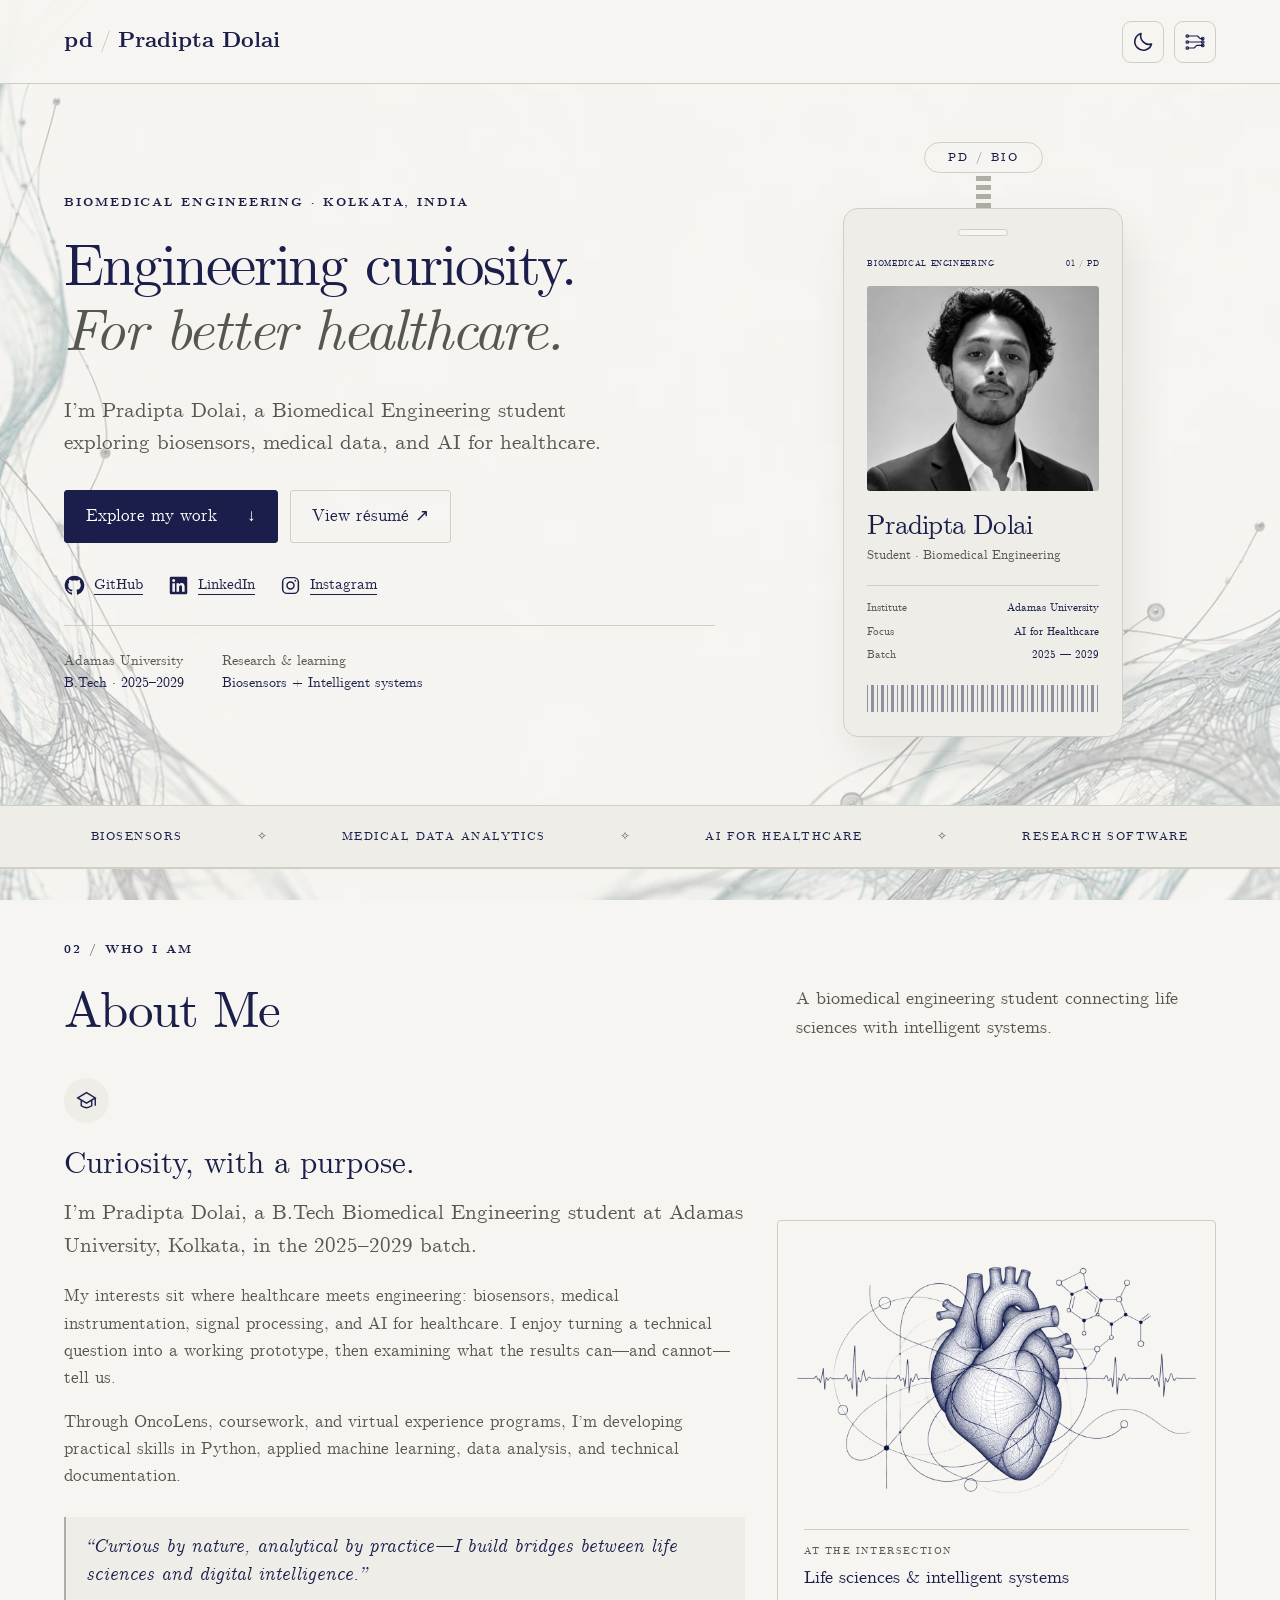
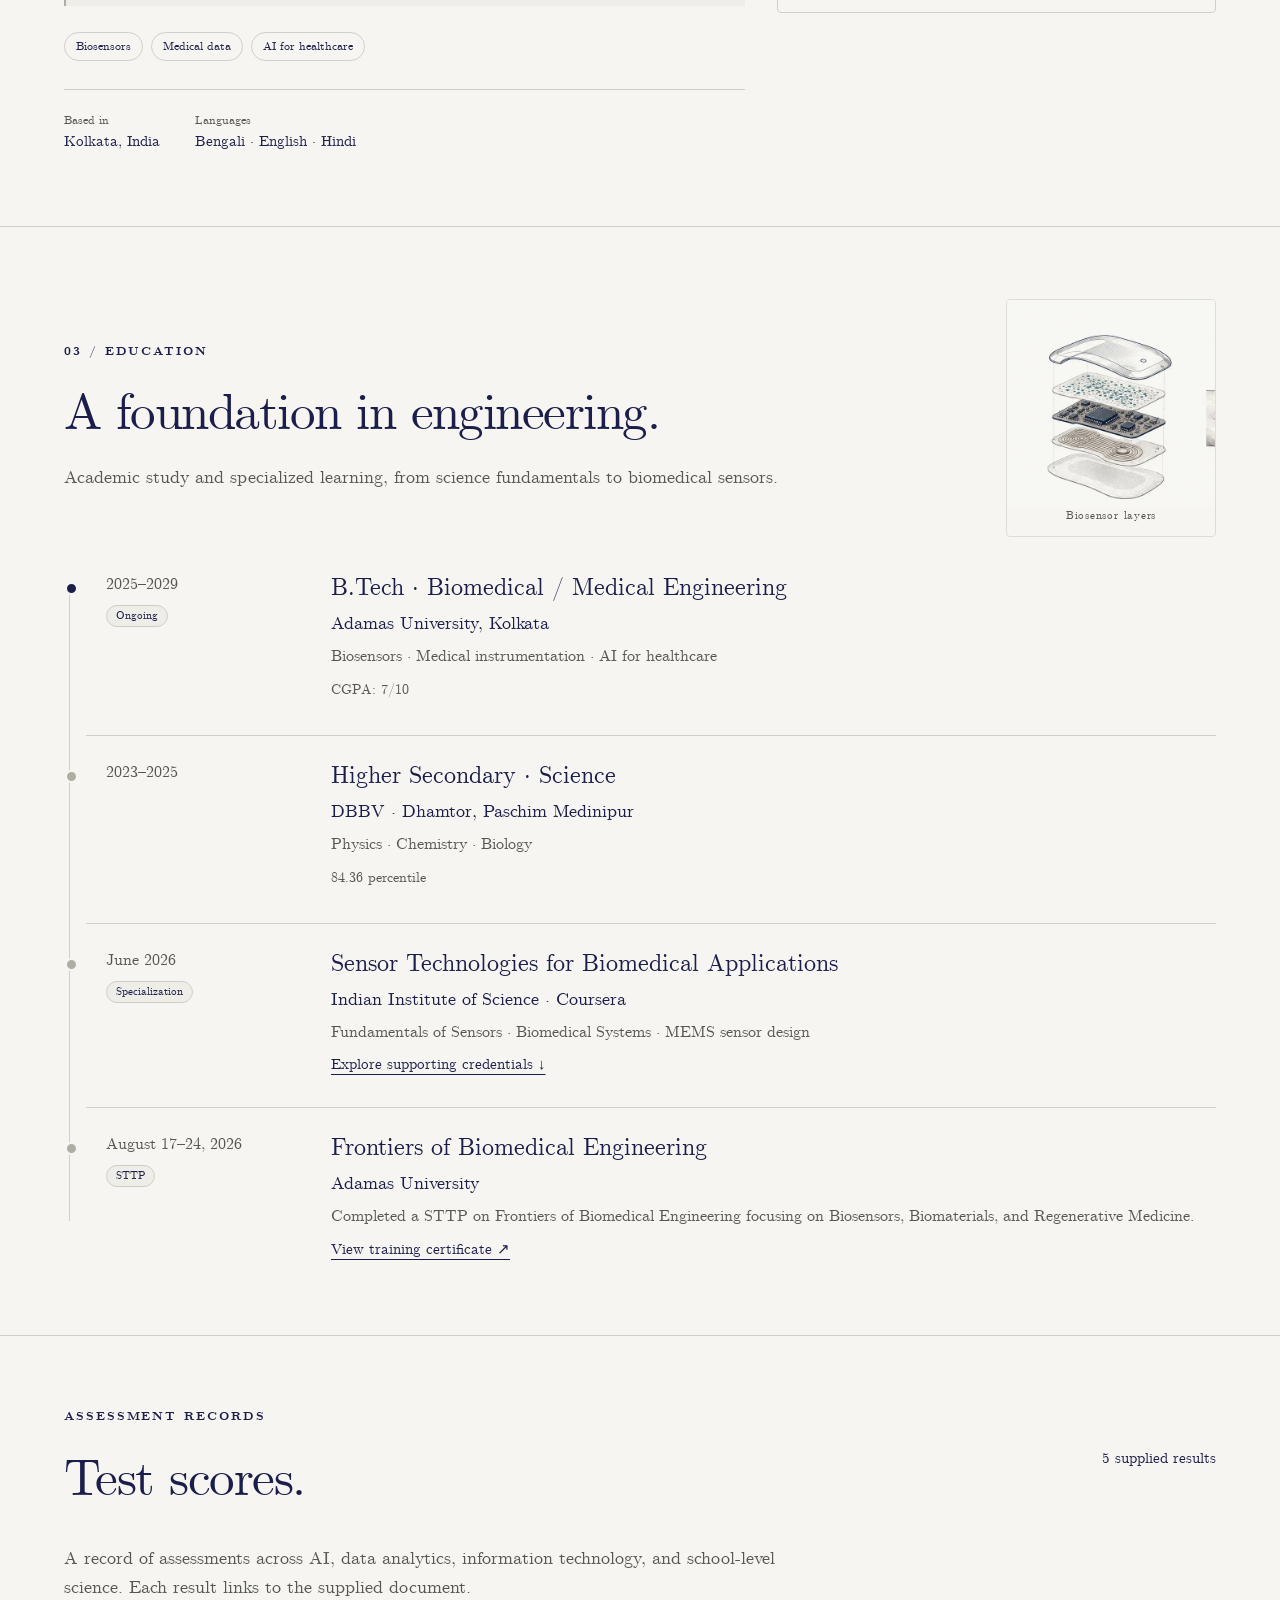
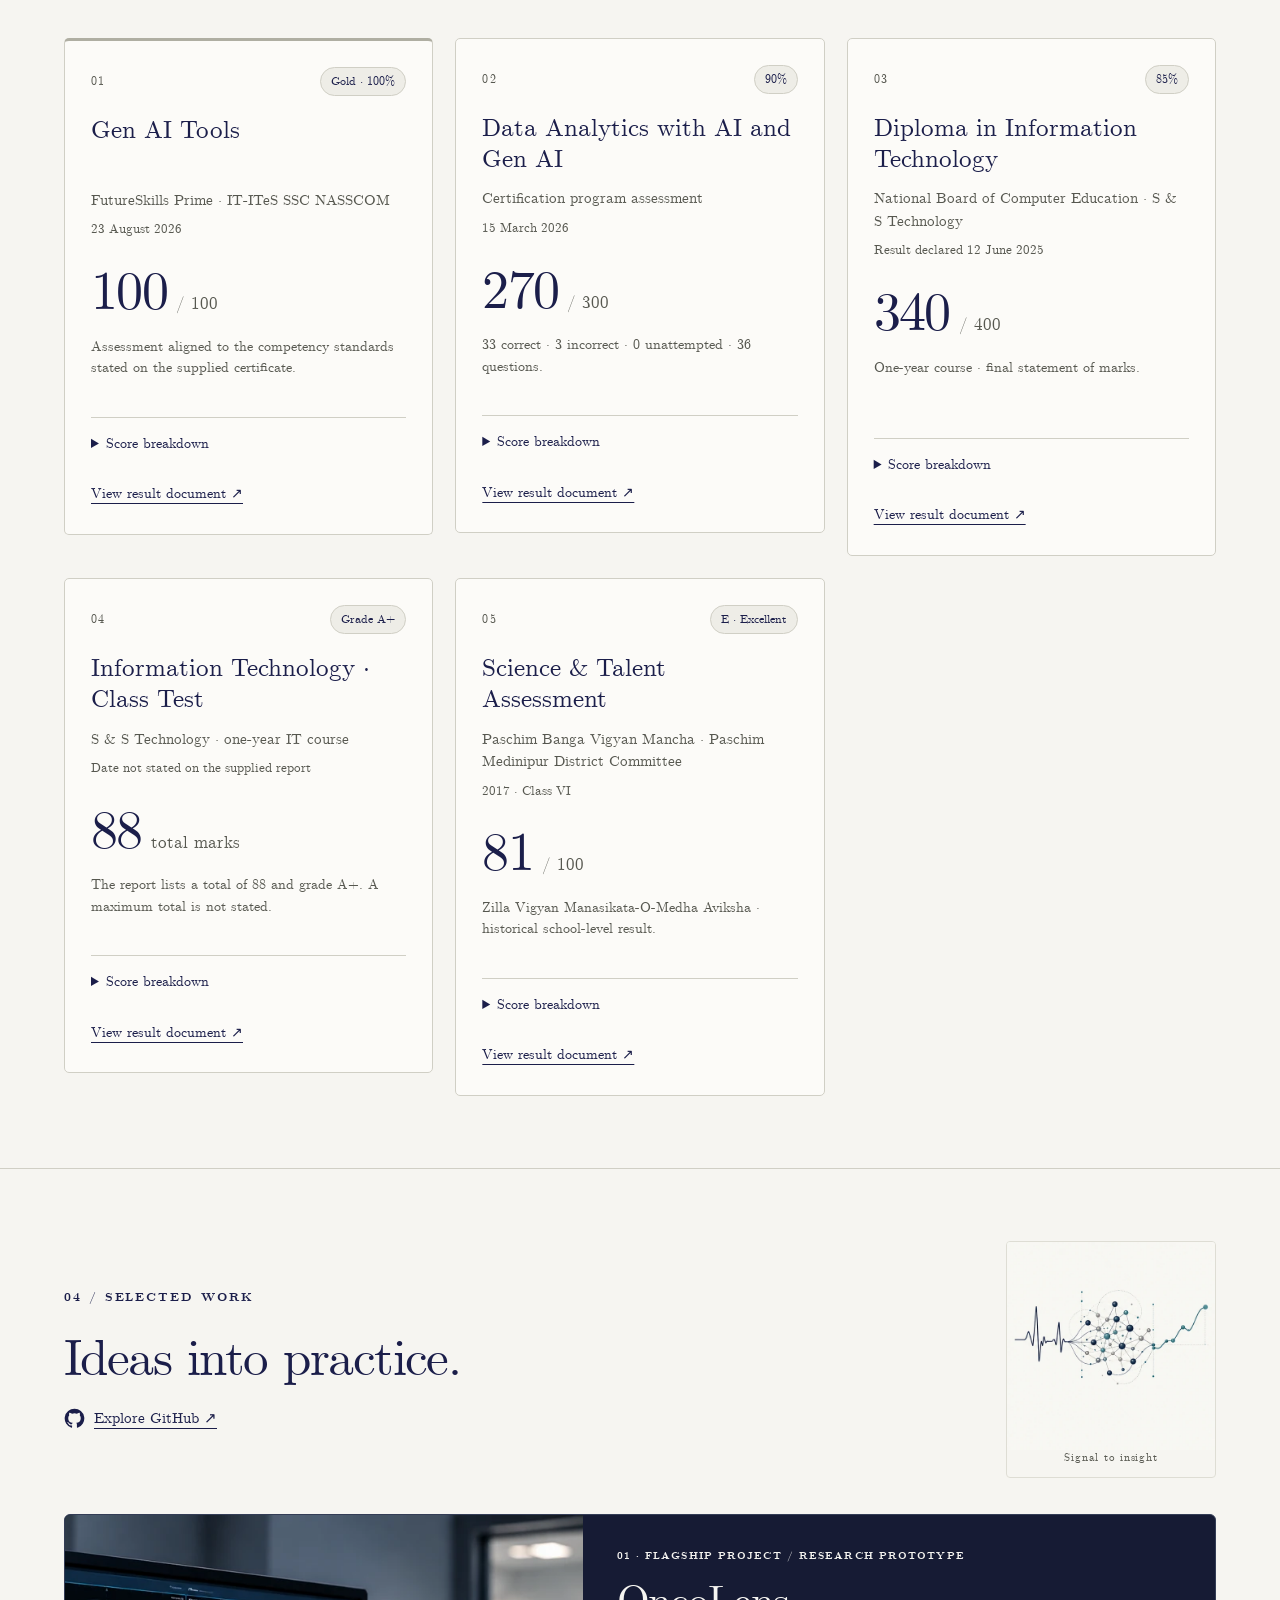
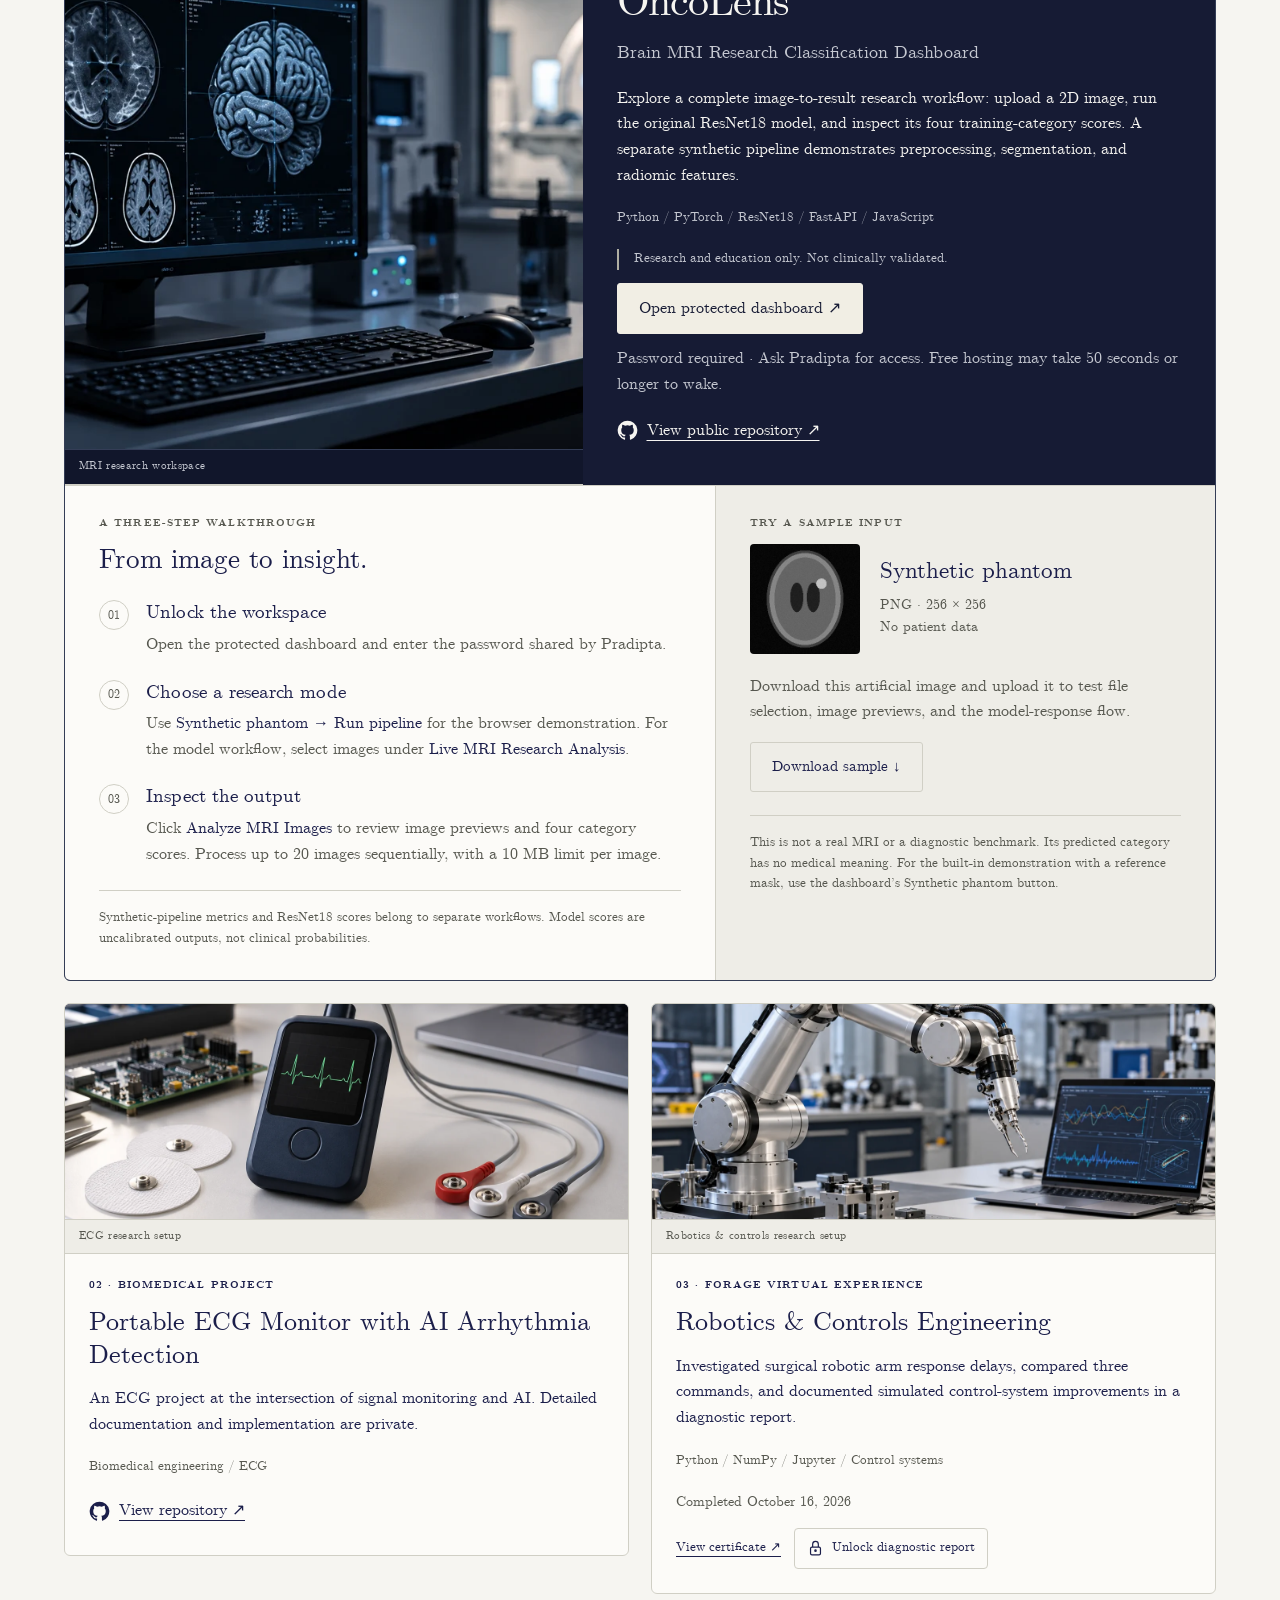
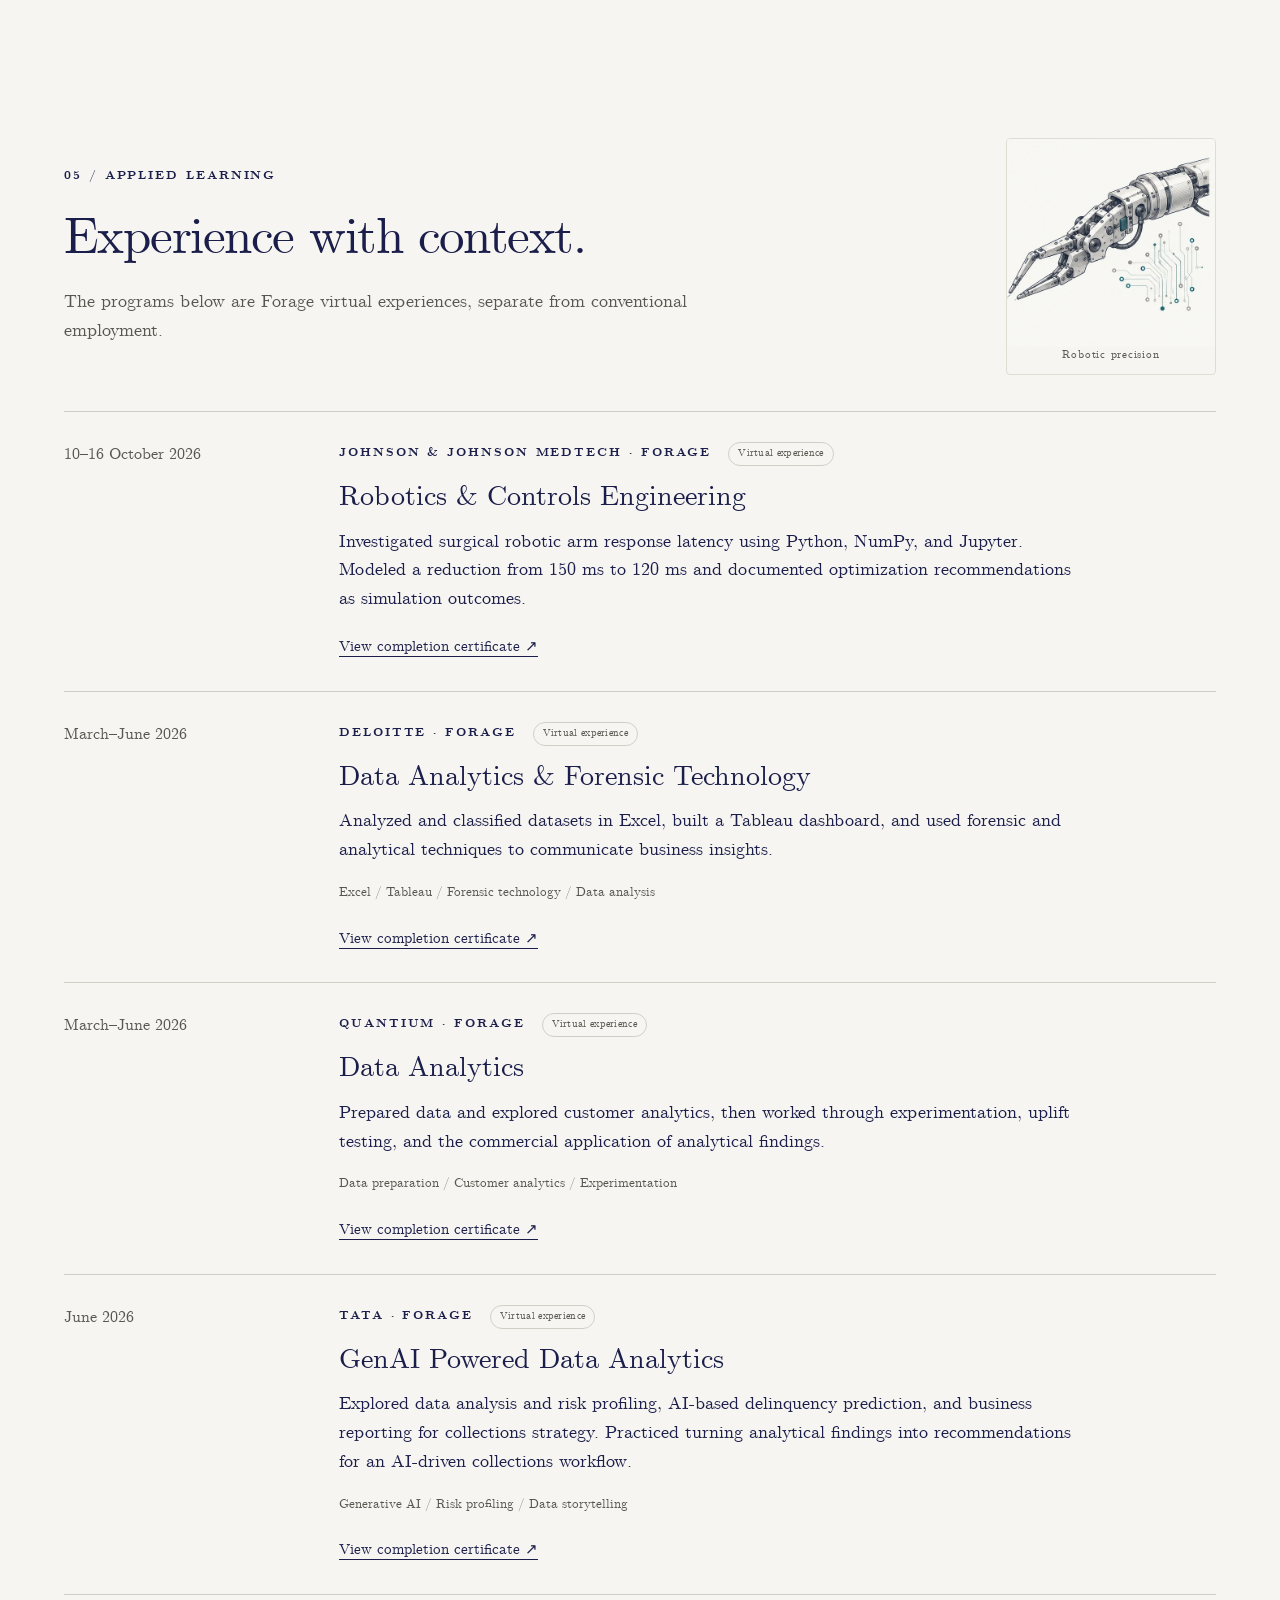
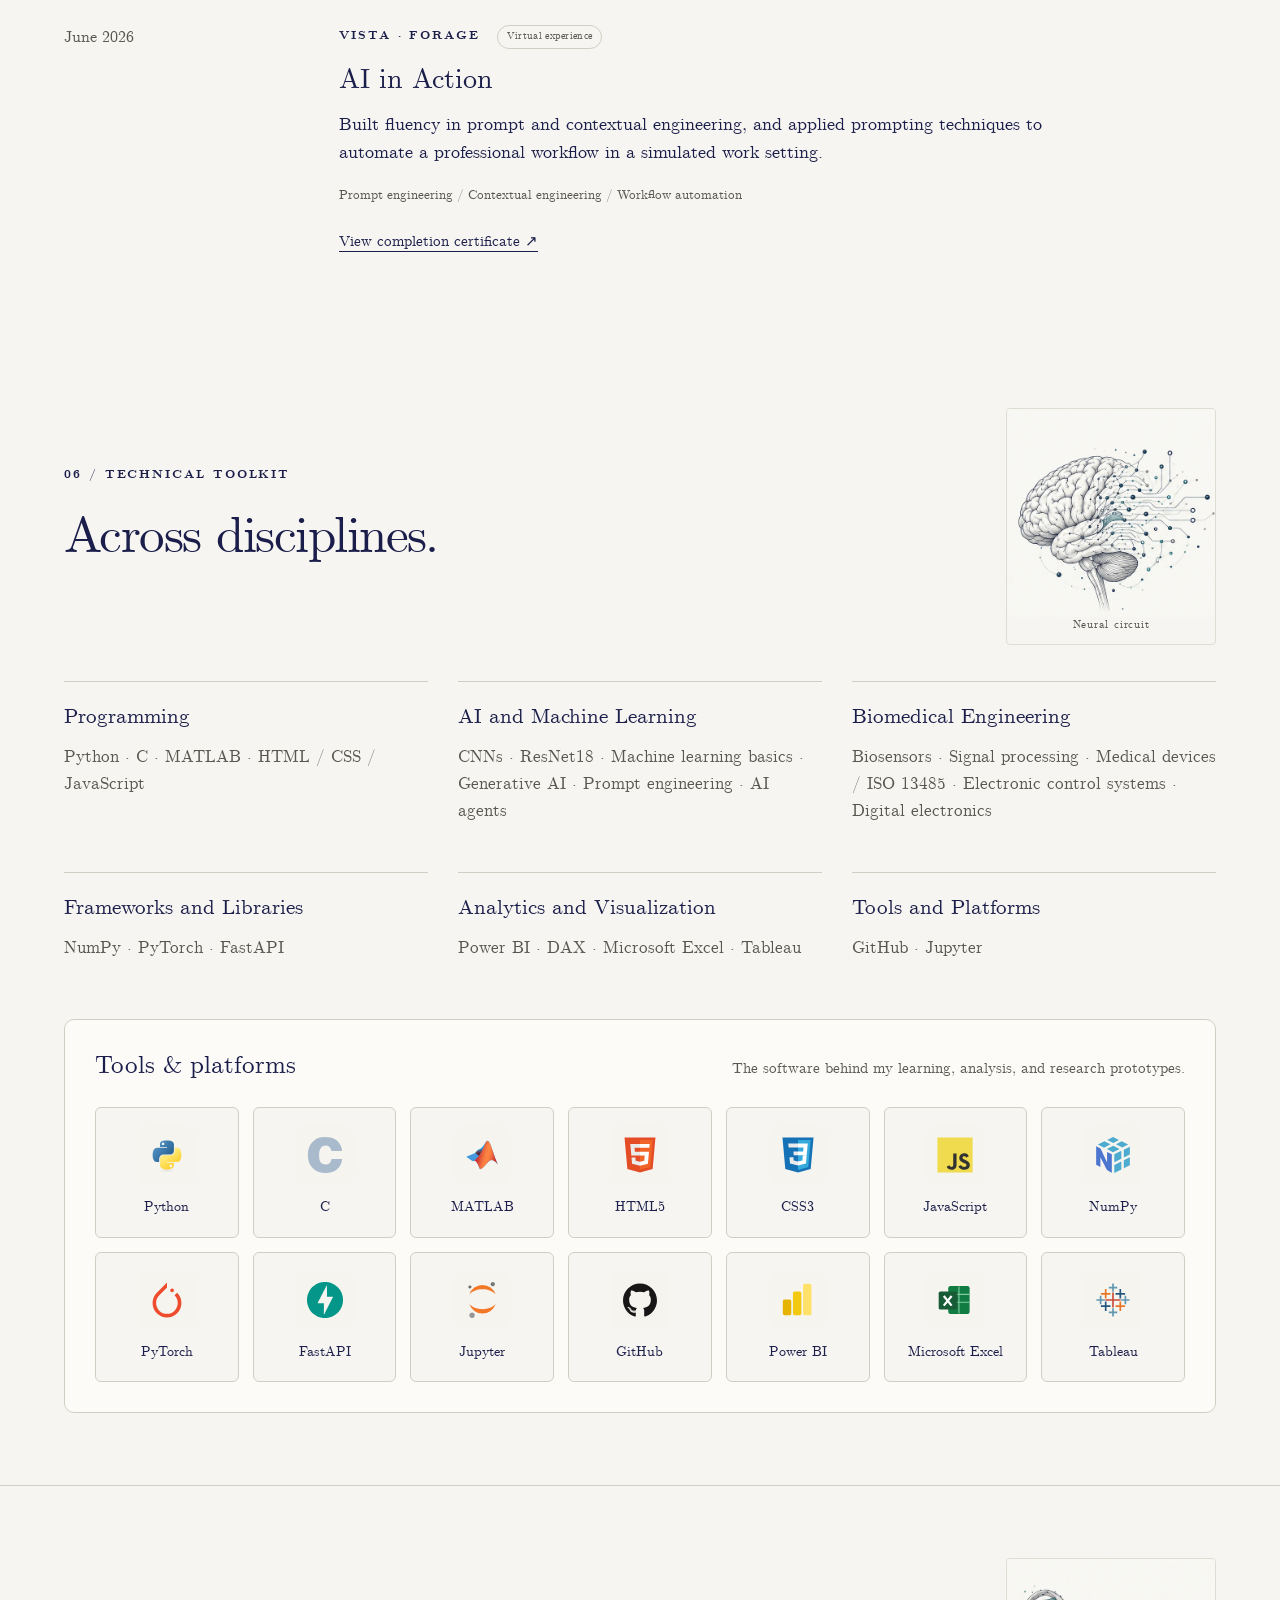
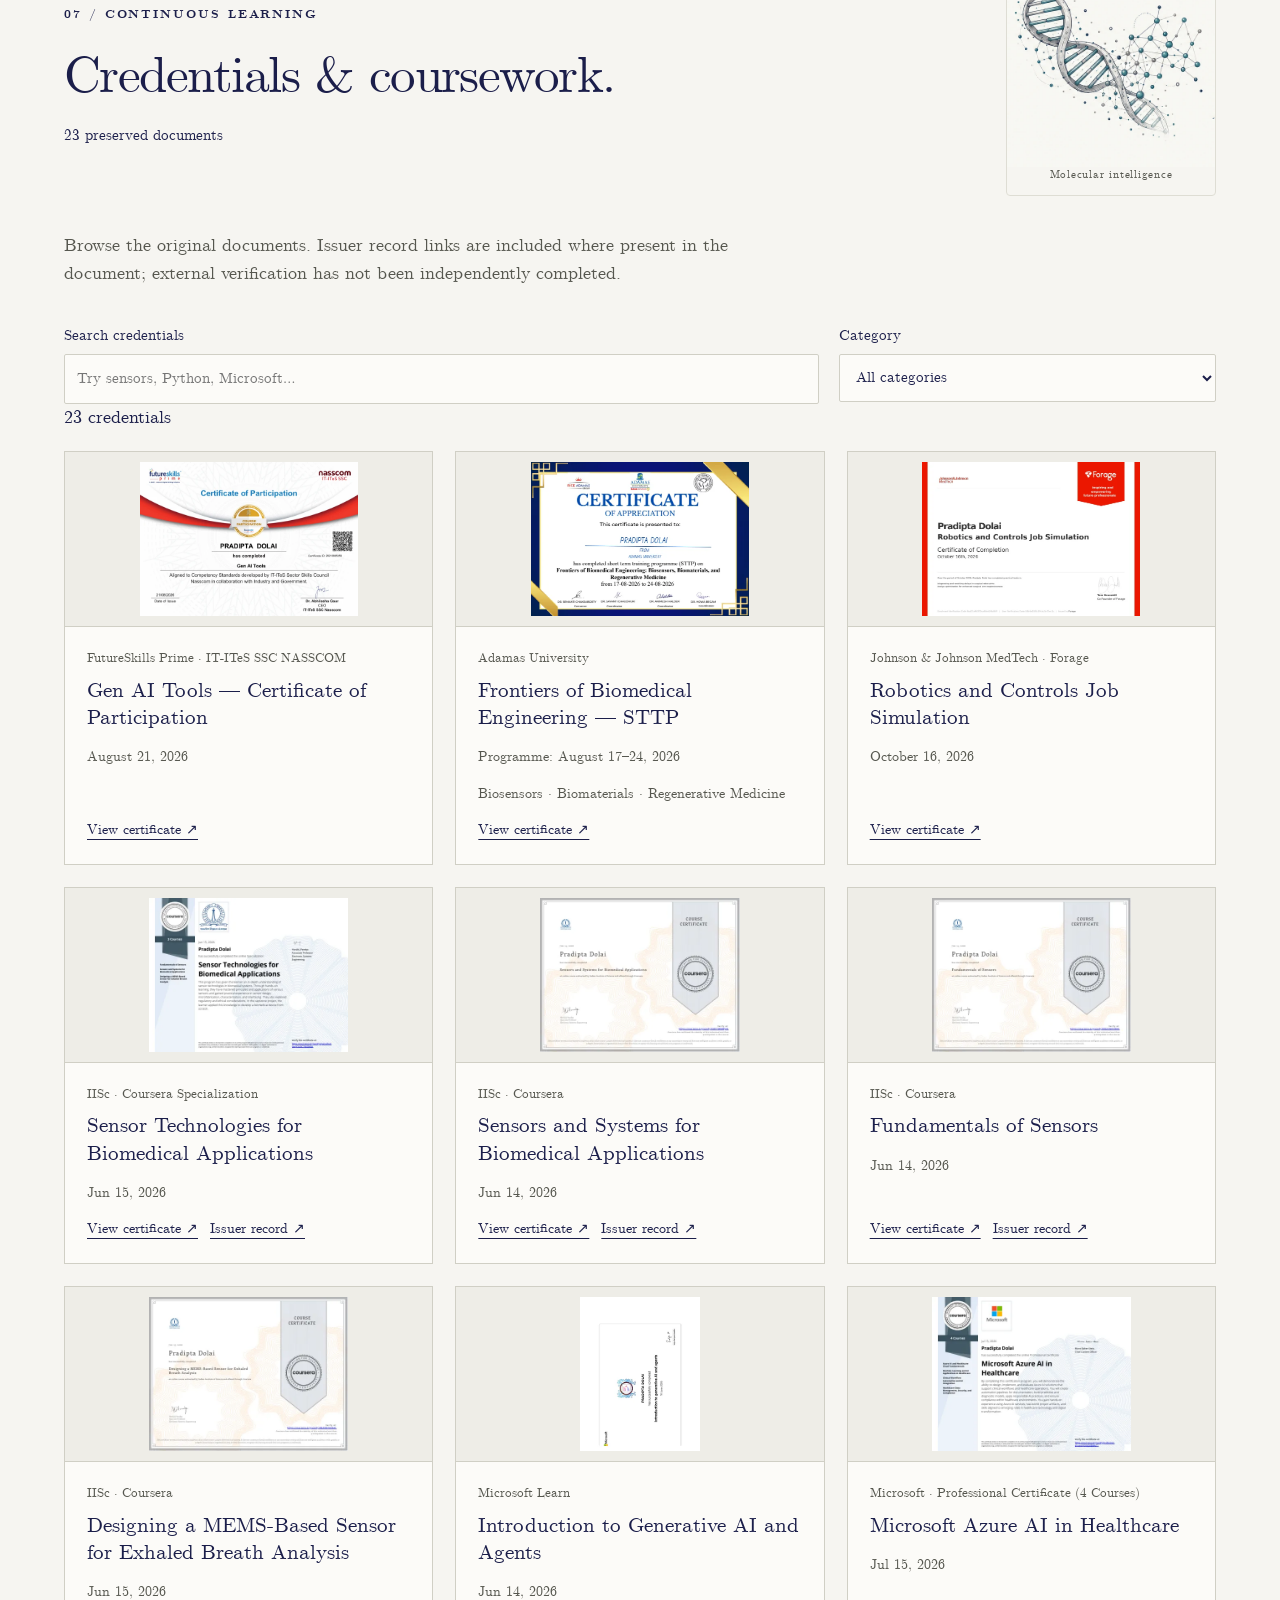
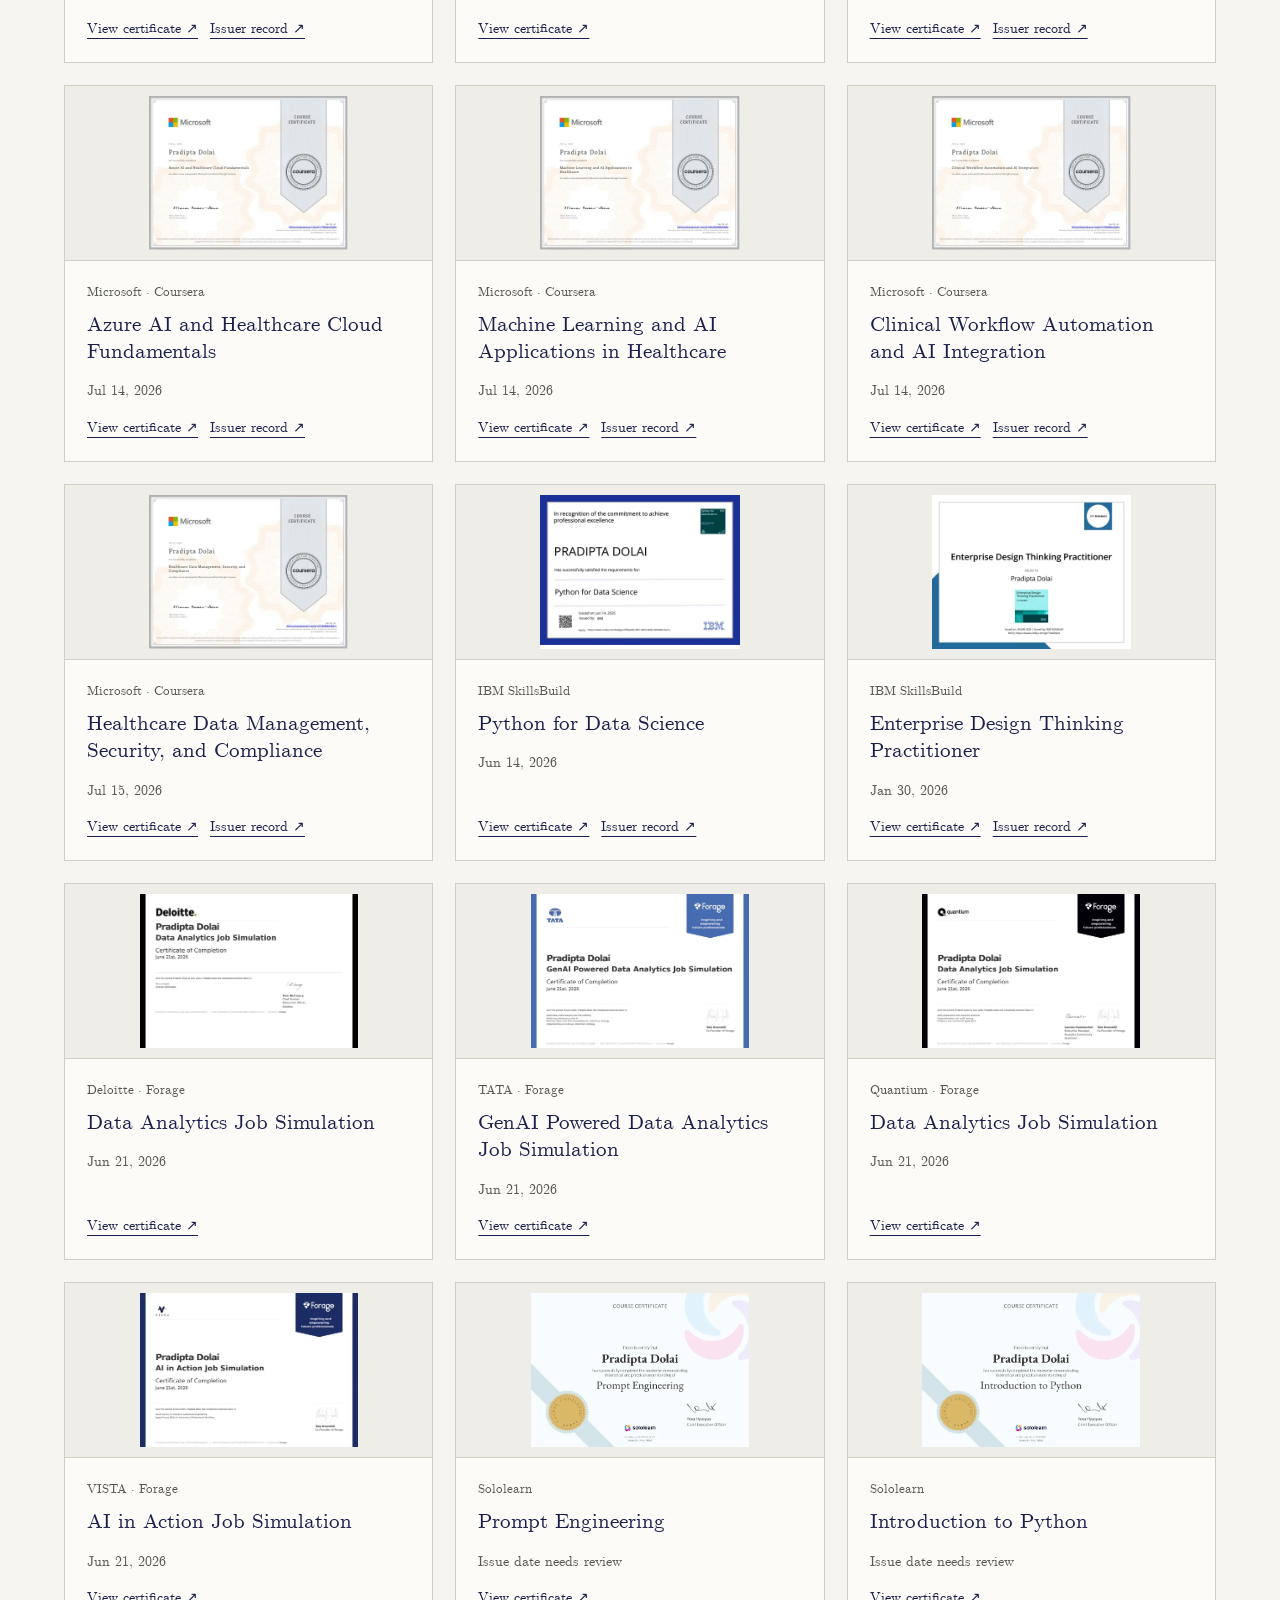
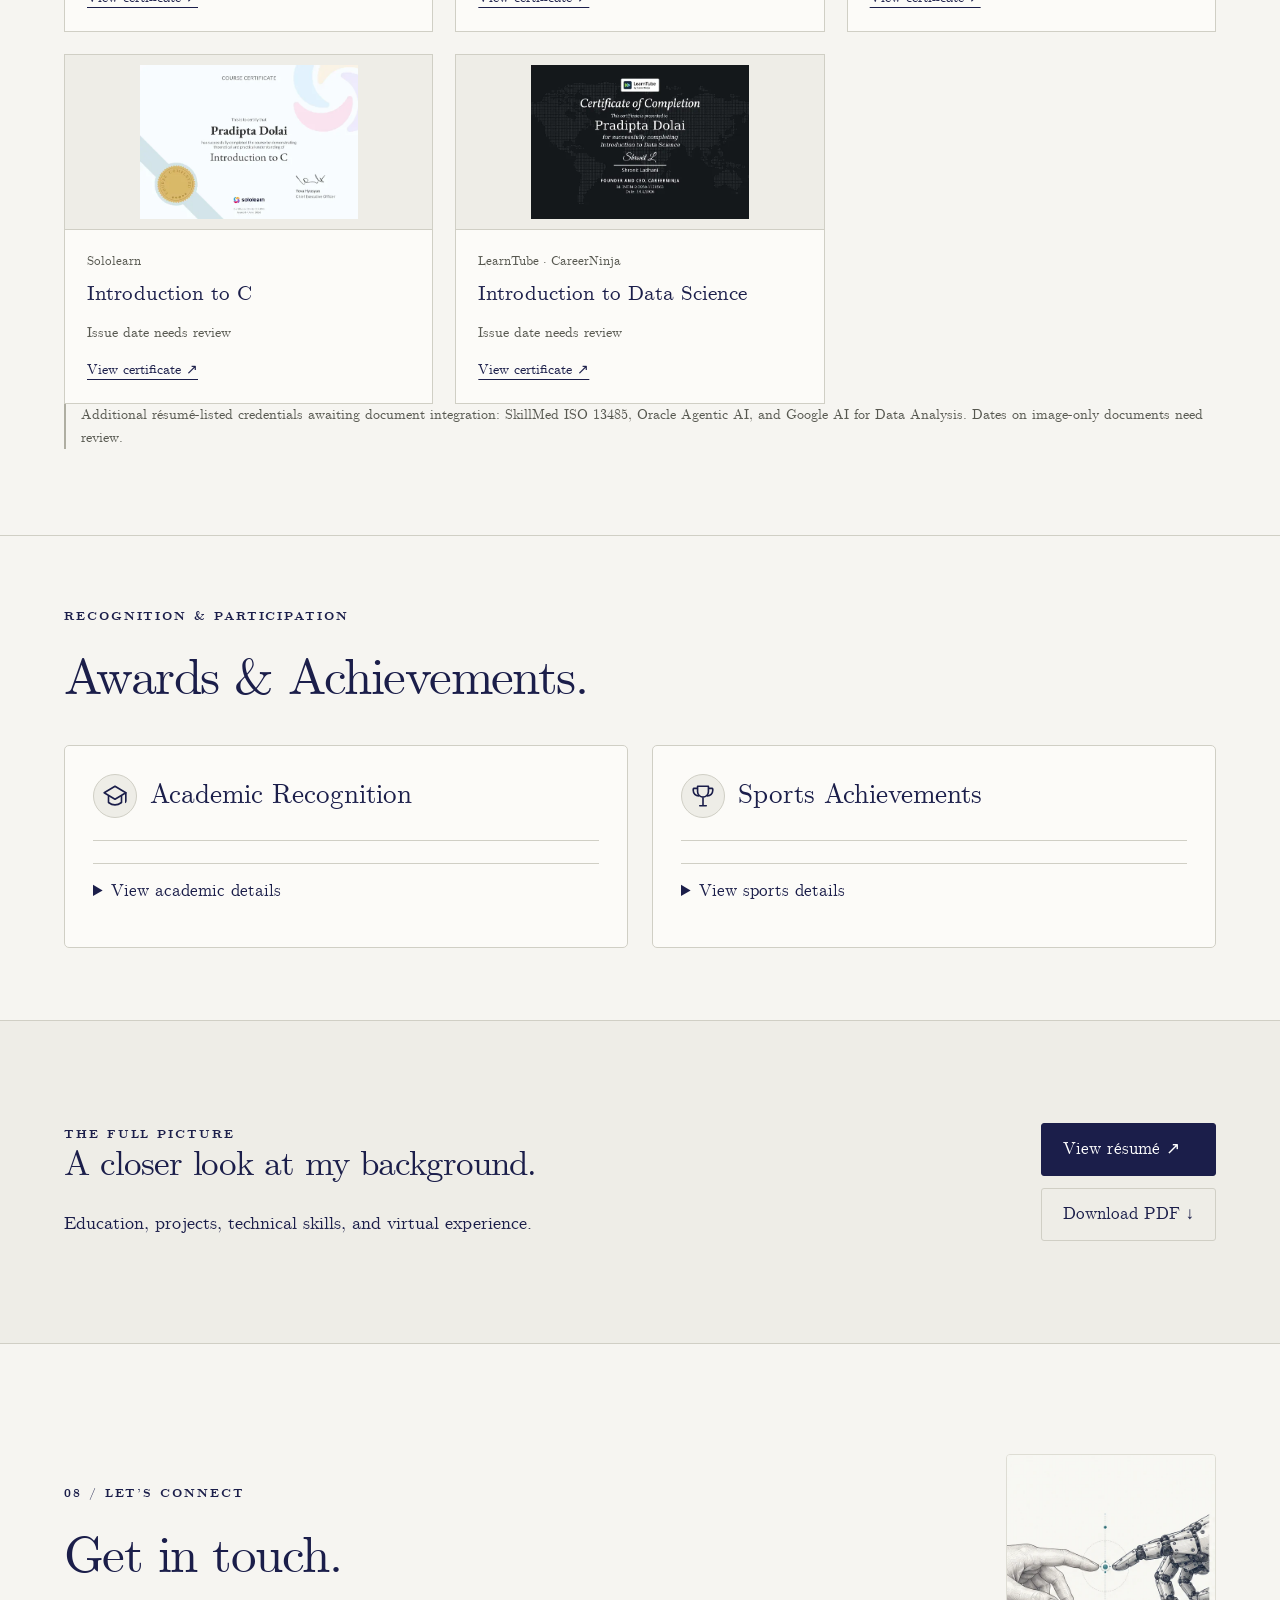
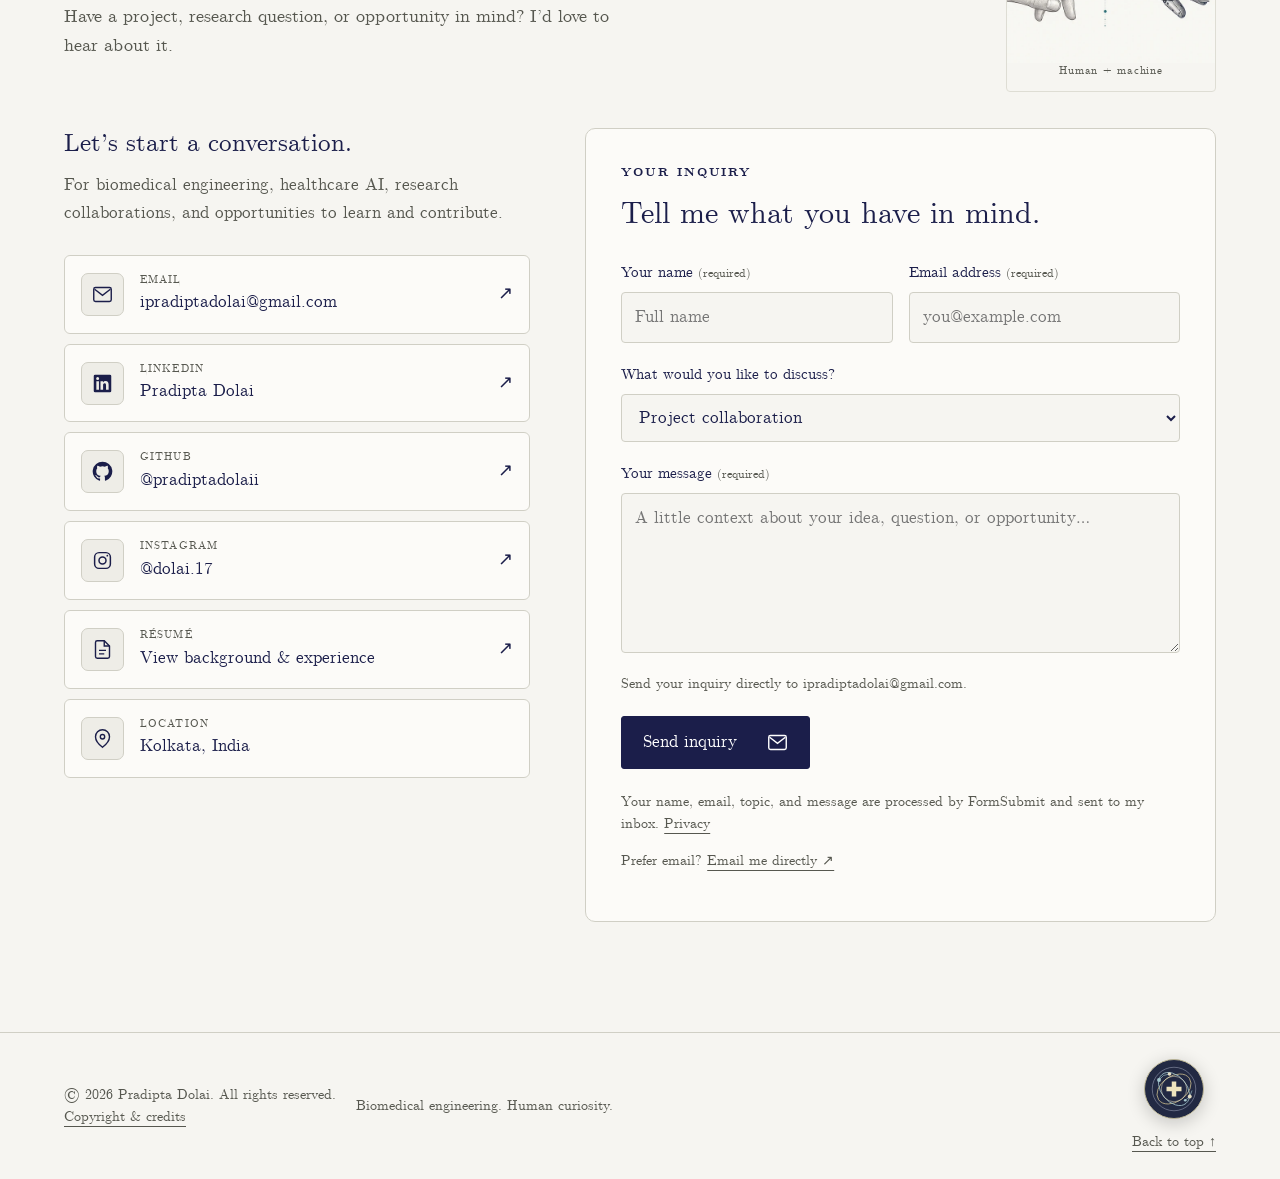
==== commit d9c624af: "Keep menu and theme icons consistent across viewport widths" ====
--- a/index.html
+++ b/index.html
@@ -1 +1 @@
-<!doctype html><html lang="en"><head><meta charset="utf-8"><meta name="viewport" content="width=device-width, initial-scale=1"><title>Pradipta Dolai — Biomedical Engineering & AI for Healthcare</title><meta name="description" content="Pradipta Dolai’s biomedical engineering portfolio: biosensors, AI for healthcare, medical data analytics, and research software."><meta property="og:title" content="Pradipta Dolai — Biomedical Engineering"><meta property="og:description" content="Exploring the intersection of healthcare, engineering, and intelligent systems."><meta property="og:type" content="website"><meta property="og:image" content="https://pradiptadolaii.github.io/assets/images/portrait.webp"><meta property="og:url" content="https://pradiptadolaii.github.io/"><meta name="theme-color" content="#1B1E4A"><link rel="icon" href="assets/favicon.svg" type="image/svg+xml"><script src="assets/theme.js"></script><link rel="stylesheet" href="assets/style.css"><link rel="stylesheet" href="assets/password-tile.css?v=soft-square"><script src="assets/password-tile.js?v=soft-square" defer></script><script src="assets/app.js?v=soft-square" defer></script><link rel="stylesheet" href="assets/selected-design.css"><link rel="stylesheet" href="assets/medorbit.css"><script type="module" src="assets/medorbit.mjs?v=oncolens-live"></script><link rel="stylesheet" href="assets/science-accents.css"><link rel="stylesheet" href="assets/test-scores.css"><link rel="stylesheet" href="assets/awards.css?v=sports-collapse"><link rel="stylesheet" href="assets/oncolens-flagship.css?v=preview1"><link rel="stylesheet" href="assets/biointerface.css?v=2"></head><body><div class="portfolio-wallpaper" aria-hidden="true"></div><a class="skip" href="#main">Skip to content</a><header><a class="brand" href="#home">pd<span> / </span>Pradipta Dolai</a><div class="navtools"><button id="theme" aria-label="Switch color theme" aria-pressed="false"><svg class="theme-sun" viewBox="0 0 24 24" aria-hidden="true"><circle cx="12" cy="12" r="4"/><path d="M12 2v2m0 16v2M2 12h2m16 0h2M5 5l1.5 1.5m11 11L19 19M5 19l1.5-1.5m11-11L19 5"/></svg><svg class="theme-moon" viewBox="0 0 24 24" aria-hidden="true"><path d="M20.5 14A8.5 8.5 0 0 1 10 3.5 8.5 8.5 0 1 0 20.5 14Z"/></svg></button><button id="menu" aria-expanded="false" aria-controls="navigation" aria-label="Open navigation menu"><svg class="menu-circuit" viewBox="0 0 28 28" fill="none" aria-hidden="true"><g class="menu-traces"><path d="M5 7h12l3 3h3M5 14h18M5 21h8l3-3h7"/><circle cx="5" cy="7" r="1.5"/><circle cx="23" cy="10" r="1.5"/><circle cx="5" cy="14" r="1.5"/><circle cx="23" cy="14" r="1.5"/><circle cx="5" cy="21" r="1.5"/><circle cx="23" cy="18" r="1.5"/></g><path class="menu-close" d="m7 7 14 14M21 7 7 21"/></svg></button></div><nav id="navigation" aria-label="Main navigation"><a href="#about">About</a><a href="#education">Education</a><a href="#test-scores">Test scores</a><a href="#projects">Projects</a><a href="#experience">Experience</a><a href="#skills">Toolbox</a><a href="#certifications">Credentials</a><a href="#awards">Awards</a><a href="#contact">Contact ↗</a></nav></header><main id="main"><section class="hero" id="home"><div class="herocopy"><p class="eyebrow">BIOMEDICAL ENGINEERING · KOLKATA, INDIA</p><h1>Engineering curiosity.<br><em>For better healthcare.</em></h1><p class="intro">I’m Pradipta Dolai, a Biomedical Engineering student exploring biosensors, medical data, and AI for healthcare.</p><div class="actions"><a class="button primary" href="#projects">Explore my work <span>↓</span></a><a class="button" href="assets/resume/Pradipta_Dolai_Resume.pdf" data-preview="assets/resume/Pradipta_Dolai_Resume.pdf" data-title="Pradipta Dolai — Resume">View résumé ↗</a></div><div class="hero-socials"><a href="https://github.com/pradiptadolaii" target="_blank" rel="noopener"><svg class="icon icon-github" viewBox="0 0 24 24" fill="currentColor" aria-hidden="true" focusable="false"><path d="M12 .8a11.2 11.2 0 0 0-3.54 21.83c.56.1.77-.24.77-.54v-2.1c-3.13.68-3.79-1.33-3.79-1.33-.51-1.3-1.25-1.64-1.25-1.64-1.02-.7.08-.69.08-.69 1.13.08 1.72 1.16 1.72 1.16 1 1.72 2.63 1.22 3.27.93.1-.73.39-1.22.71-1.5-2.5-.28-5.13-1.25-5.13-5.56 0-1.23.44-2.24 1.16-3.03-.12-.28-.5-1.43.11-2.99 0 0 .95-.3 3.08 1.15a10.65 10.65 0 0 1 5.6 0c2.14-1.45 3.08-1.15 3.08-1.15.61 1.56.23 2.71.11 2.99.73.79 1.16 1.8 1.16 3.03 0 4.32-2.63 5.27-5.14 5.55.4.35.76 1.03.76 2.08v3.1c0 .3.2.65.78.54A11.2 11.2 0 0 0 12 .8Z"/></svg><span>GitHub</span></a><a href="https://www.linkedin.com/in/pradipta-dolai-biomedical/" target="_blank" rel="noopener"><svg class="icon icon-linkedin" viewBox="0 0 24 24" fill="currentColor" aria-hidden="true" focusable="false"><path d="M20.45 2H3.55A1.55 1.55 0 0 0 2 3.55v16.9A1.55 1.55 0 0 0 3.55 22h16.9A1.55 1.55 0 0 0 22 20.45V3.55A1.55 1.55 0 0 0 20.45 2ZM7.95 19H4.98V9.45h2.97ZM6.46 8.14a1.72 1.72 0 1 1 0-3.44 1.72 1.72 0 0 1 0 3.44ZM19 19h-2.97v-4.65c0-1.11-.02-2.54-1.55-2.54-1.55 0-1.79 1.21-1.79 2.46V19H9.72V9.45h2.85v1.31h.04a3.13 3.13 0 0 1 2.82-1.55c3.02 0 3.57 1.99 3.57 4.58Z"/></svg><span>LinkedIn</span></a><a href="https://www.instagram.com/dolai.17" target="_blank" rel="noopener"><svg class="icon icon-instagram" viewBox="0 0 24 24" fill="none" stroke="currentColor" stroke-width="1.7" aria-hidden="true" focusable="false"><rect x="3" y="3" width="18" height="18" rx="5"/><circle cx="12" cy="12" r="4"/><circle cx="17.5" cy="6.5" r="1" fill="currentColor" stroke="none"/></svg><span>Instagram</span></a></div><div class="herofoot"><span>Adamas University<br><strong>B.Tech · 2025–2029</strong></span><span>Research & learning<br><strong>Biosensors + Intelligent systems</strong></span></div></div><div class="badgewrap"><div class="lanyard">PD / BIO</div><div class="strap"></div><article class="idcard" aria-label="Pradipta Dolai identity card"><div class="notch"></div><div class="idtop"><span>BIOMEDICAL ENGINEERING</span><span>01 / PD</span></div><img src="assets/images/portrait.webp" alt="Pradipta Dolai" width="260" height="300" fetchpriority="high"><h2>Pradipta Dolai</h2><p>Student · Biomedical Engineering</p><div class="idrows"><span>Institute</span><strong>Adamas University</strong><span>Focus</span><strong>AI for Healthcare</strong><span>Batch</span><strong>2025 — 2029</strong></div><div class="barcode" aria-hidden="true"></div></article></div></section><div class="marquee" aria-hidden="true">BIOSENSORS <span>✧</span> MEDICAL DATA ANALYTICS <span>✧</span> AI FOR HEALTHCARE <span>✧</span> RESEARCH SOFTWARE</div><section id="about" class="about-expanded"><div class="sectionhead"><div><p class="eyebrow">02 / WHO I AM</p><h2>About Me</h2></div><p class="sectionintro">A biomedical engineering student connecting life sciences with intelligent systems.</p></div><div class="about-grid about-with-art"><article class="background-card"><span class="section-icon"><svg class="icon icon-education" viewBox="0 0 24 24" fill="currentColor" aria-hidden="true" focusable="false"><g fill="none" stroke="currentColor" stroke-width="1.6"><path d="m2 9 10-6 10 6-10 6ZM6 12v6c4 3 8 3 12 0v-6M22 9v9"/></g></svg></span><h3>Curiosity, with a purpose.</h3><p class="intro">I’m Pradipta Dolai, a B.Tech Biomedical Engineering student at Adamas University, Kolkata, in the 2025–2029 batch.</p><p>My interests sit where healthcare meets engineering: biosensors, medical instrumentation, signal processing, and AI for healthcare. I enjoy turning a technical question into a working prototype, then examining what the results can—and cannot—tell us.</p><p>Through OncoLens, coursework, and virtual experience programs, I’m developing practical skills in Python, applied machine learning, data analysis, and technical documentation.</p><blockquote>“Curious by nature, analytical by practice—I build bridges between life sciences and digital intelligence.”</blockquote><div class="interest-tags"><span>Biosensors</span><span>Medical data</span><span>AI for healthcare</span></div><div class="personal-facts"><div><small>Based in</small><strong>Kolkata, India</strong></div><div><small>Languages</small><strong>Bengali · English · Hindi</strong></div></div></article><figure class="about-heart"><img src="assets/images/anatomical-heart.webp" alt="Decorative anatomical heart engraving with ECG and molecular linework" width="1200" height="800" loading="lazy"><figcaption><span>AT THE INTERSECTION</span>Life sciences &amp; intelligent systems</figcaption></figure></div></section><section id="education" class="education-section"><div class="science-heading"><div class="science-heading-copy"><p class="eyebrow">03 / EDUCATION</p><h2>A foundation in engineering.</h2><p class="sectionintro">Academic study and specialized learning, from science fundamentals to biomedical sensors.</p></div><figure class="science-accent accent-biosensor"><div class="science-art" role="img" aria-label="Decorative biosensor layers illustration"></div><figcaption>Biosensor layers</figcaption></figure></div><div class="education-notebook"><div class="education-entry"><span class="education-date">2025–2029 <span class="status-pill">Ongoing</span></span><div class="education-detail"><h4>B.Tech · Biomedical / Medical Engineering</h4><p class="institution">Adamas University, Kolkata</p><p>Biosensors · Medical instrumentation · AI for healthcare</p><p class="academic-result">CGPA: 7/10</p></div></div><div class="education-entry"><span class="education-date">2023–2025</span><div class="education-detail"><h4>Higher Secondary · Science</h4><p class="institution">DBBV · Dhamtor, Paschim Medinipur</p><p>Physics · Chemistry · Biology</p><p class="academic-result">84.36 percentile</p></div></div><div class="education-entry"><span class="education-date">June 2026 <span class="status-pill">Specialization</span></span><div class="education-detail"><h4>Sensor Technologies for Biomedical Applications</h4><p class="institution">Indian Institute of Science · Coursera</p><p>Fundamentals of Sensors · Biomedical Systems · MEMS sensor design</p><a href="#certifications">Explore supporting credentials ↓</a></div></div><div class="education-entry"><span class="education-date">August 17–24, 2026<span class="status-pill">STTP</span></span><div class="education-detail"><h4>Frontiers of Biomedical Engineering</h4><p class="institution">Adamas University</p><p>Completed a STTP on Frontiers of Biomedical Engineering focusing on Biosensors, Biomaterials, and Regenerative Medicine.</p><a href="assets/certificates/STTP_CER.pdf" data-preview="assets/certificates/STTP_CER.pdf" data-title="Frontiers of Biomedical Engineering — STTP Certificate">View training certificate ↗</a></div></div></div></section><section id="test-scores" class="test-scores"><div class="sectionhead"><div><p class="eyebrow">ASSESSMENT RECORDS</p><h2>Test scores.</h2></div><span>5 supplied results</span></div><p class="sectionintro">A record of assessments across AI, data analytics, information technology, and school-level science. Each result links to the supplied document.</p><div class="score-grid"><article class="score-card"><div class="score-heading"><span class="score-index">01</span><span class="score-badge">Gold · 100%</span></div><h3>Gen AI Tools</h3><p class="score-issuer">FutureSkills Prime · IT-ITeS SSC NASSCOM</p><p class="score-date">23 August 2026</p><p class="score-value"><strong>100</strong><span>/ 100</span></p><p class="score-note">Assessment aligned to the competency standards stated on the supplied certificate.</p><details class="score-details"><summary>Score breakdown</summary><table><caption class="orbit-sr-only">Gen AI Tools score breakdown</caption><tbody><tr><th scope="row">M001 · NSQF level 5</th><td>18 / 18</td></tr><tr><th scope="row">M002 · NSQF level 5</th><td>32 / 32</td></tr><tr><th scope="row">M003 · NSQF level 5</th><td>25 / 25</td></tr><tr><th scope="row">M004 · NSQF level 5</th><td>25 / 25</td></tr></tbody></table></details><a class="score-source" href="assets/scores/Gen_AI_Tools_Assessment.pdf" data-preview="assets/scores/Gen_AI_Tools_Assessment.pdf" data-title="Gen AI Tools — supplied result">View result document ↗</a></article><article class="score-card"><div class="score-heading"><span class="score-index">02</span><span class="score-badge">90%</span></div><h3>Data Analytics with AI and Gen AI</h3><p class="score-issuer">Certification program assessment</p><p class="score-date">15 March 2026</p><p class="score-value"><strong>270</strong><span>/ 300</span></p><p class="score-note">33 correct · 3 incorrect · 0 unattempted · 36 questions.</p><details class="score-details"><summary>Score breakdown</summary><table><caption class="orbit-sr-only">Data Analytics with AI and Gen AI score breakdown</caption><tbody><tr><th scope="row">Structured Reasoning</th><td>66 / 75 · 88%</td></tr><tr><th scope="row">Mathematical Intelligence</th><td>66 / 75 · 88%</td></tr><tr><th scope="row">Algorithmic Thinking</th><td>63 / 75 · 84%</td></tr><tr><th scope="row">Novel Problem Solving</th><td>75 / 75 · 100%</td></tr></tbody></table></details><a class="score-source" href="assets/scores/Data_Analytics_AI_Assessment.jpg" data-preview="assets/scores/Data_Analytics_AI_Assessment.jpg" data-title="Data Analytics with AI and Gen AI — supplied result">View result document ↗</a></article><article class="score-card"><div class="score-heading"><span class="score-index">03</span><span class="score-badge">85%</span></div><h3>Diploma in Information Technology</h3><p class="score-issuer">National Board of Computer Education · S &amp; S Technology</p><p class="score-date">Result declared 12 June 2025</p><p class="score-value"><strong>340</strong><span>/ 400</span></p><p class="score-note">One-year course · final statement of marks.</p><details class="score-details"><summary>Score breakdown</summary><table><caption class="orbit-sr-only">Diploma in Information Technology score breakdown</caption><tbody><tr><th scope="row">Theory</th><td>168</td></tr><tr><th scope="row">Practical</th><td>172</td></tr><tr><th scope="row">Total</th><td>340 / 400</td></tr><tr><th scope="row">Percentage</th><td>85%</td></tr></tbody></table></details><a class="score-source" href="assets/scores/NBCE_IT_Statement_of_Marks.png" data-preview="assets/scores/NBCE_IT_Statement_of_Marks.png" data-title="Diploma in Information Technology — supplied result">View result document ↗</a></article><article class="score-card"><div class="score-heading"><span class="score-index">04</span><span class="score-badge">Grade A+</span></div><h3>Information Technology · Class Test</h3><p class="score-issuer">S &amp; S Technology · one-year IT course</p><p class="score-date">Date not stated on the supplied report</p><p class="score-value"><strong>88</strong><span>total marks</span></p><p class="score-note">The report lists a total of 88 and grade A+. A maximum total is not stated.</p><details class="score-details"><summary>Score breakdown</summary><table><caption class="orbit-sr-only">Information Technology · Class Test score breakdown</caption><tbody><tr><th scope="row">Theory</th><td>38 · A+</td></tr><tr><th scope="row">Practical</th><td>30 · A+</td></tr><tr><th scope="row">Viva</th><td>10 · A</td></tr><tr><th scope="row">Project</th><td>10 · A</td></tr></tbody></table></details><a class="score-source" href="assets/scores/IT_Class_Test_Report.png" data-preview="assets/scores/IT_Class_Test_Report.png" data-title="Information Technology · Class Test — supplied result">View result document ↗</a></article><article class="score-card"><div class="score-heading"><span class="score-index">05</span><span class="score-badge">E · Excellent</span></div><h3>Science &amp; Talent Assessment</h3><p class="score-issuer">Paschim Banga Vigyan Mancha · Paschim Medinipur District Committee</p><p class="score-date">2017 · Class VI</p><p class="score-value"><strong>81</strong><span>/ 100</span></p><p class="score-note">Zilla Vigyan Manasikata-O-Medha Aviksha · historical school-level result.</p><details class="score-details"><summary>Score breakdown</summary><table><caption class="orbit-sr-only">Science &amp; Talent Assessment score breakdown</caption><tbody><tr><th scope="row">Natural Science</th><td>34</td></tr><tr><th scope="row">Mathematics</th><td>24</td></tr><tr><th scope="row">General Knowledge</th><td>23</td></tr><tr><th scope="row">Total</th><td>81 / 100</td></tr></tbody></table></details><a class="score-source" href="assets/scores/Science_Talent_Grade_Card_2017.png" data-preview="assets/scores/Science_Talent_Grade_Card_2017.png" data-title="Science &amp; Talent Assessment — supplied result">View result document ↗</a></article></div></section><section id="projects"><div class="science-heading"><div class="science-heading-copy"><div class="sectionhead"><div><p class="eyebrow">04 / SELECTED WORK</p><h2>Ideas into practice.</h2></div><a href="https://github.com/pradiptadolaii" target="_blank" rel="noopener"><svg class="icon icon-github" viewBox="0 0 24 24" fill="currentColor" aria-hidden="true" focusable="false"><path d="M12 .8a11.2 11.2 0 0 0-3.54 21.83c.56.1.77-.24.77-.54v-2.1c-3.13.68-3.79-1.33-3.79-1.33-.51-1.3-1.25-1.64-1.25-1.64-1.02-.7.08-.69.08-.69 1.13.08 1.72 1.16 1.72 1.16 1 1.72 2.63 1.22 3.27.93.1-.73.39-1.22.71-1.5-2.5-.28-5.13-1.25-5.13-5.56 0-1.23.44-2.24 1.16-3.03-.12-.28-.5-1.43.11-2.99 0 0 .95-.3 3.08 1.15a10.65 10.65 0 0 1 5.6 0c2.14-1.45 3.08-1.15 3.08-1.15.61 1.56.23 2.71.11 2.99.73.79 1.16 1.8 1.16 3.03 0 4.32-2.63 5.27-5.14 5.55.4.35.76 1.03.76 2.08v3.1c0 .3.2.65.78.54A11.2 11.2 0 0 0 12 .8Z"/></svg><span>Explore GitHub ↗</span></a></div></div><figure class="science-accent accent-signal"><div class="science-art" role="img" aria-label="Decorative signal to insight illustration"></div><figcaption>Signal to insight</figcaption></figure></div><div class="projectgrid project-gallery"><article class="project project-with-image oncolens-card" id="oncolens-flagship"><figure class="project-figure oncolens-figure"><img src="assets/images/oncolens-research-lab.webp" alt="AI-generated illustrative brain MRI research workstation in a biomedical laboratory" width="1400" height="788" loading="lazy"><figcaption>MRI research workspace</figcaption></figure><div class="project-body"><p class="eyebrow">01 · FLAGSHIP PROJECT / RESEARCH PROTOTYPE</p><h3>OncoLens</h3><p class="subtitle">Brain MRI Research Classification Dashboard</p><p>Explore a complete image-to-result research workflow: upload a 2D image, run the original ResNet18 model, and inspect its four training-category scores. A separate synthetic pipeline demonstrates preprocessing, segmentation, and radiomic features.</p><p class="tags">Python / PyTorch / ResNet18 / FastAPI / JavaScript</p><p class="note">Research and education only. Not clinically validated.</p><a class="button primary" href="https://oncolens-pradipta.onrender.com/login" target="_blank" rel="noopener">Open protected dashboard ↗</a><p class="meta">Password required · Ask Pradipta for access. Free hosting may take 50 seconds or longer to wake.</p><a href="https://github.com/pradiptadolaii/OncoLens" target="_blank" rel="noopener"><svg class="icon icon-github" viewBox="0 0 24 24" fill="currentColor" aria-hidden="true" focusable="false"><path d="M12 .8a11.2 11.2 0 0 0-3.54 21.83c.56.1.77-.24.77-.54v-2.1c-3.13.68-3.79-1.33-3.79-1.33-.51-1.3-1.25-1.64-1.25-1.64-1.02-.7.08-.69.08-.69 1.13.08 1.72 1.16 1.72 1.16 1 1.72 2.63 1.22 3.27.93.1-.73.39-1.22.71-1.5-2.5-.28-5.13-1.25-5.13-5.56 0-1.23.44-2.24 1.16-3.03-.12-.28-.5-1.43.11-2.99 0 0 .95-.3 3.08 1.15a10.65 10.65 0 0 1 5.6 0c2.14-1.45 3.08-1.15 3.08-1.15.61 1.56.23 2.71.11 2.99.73.79 1.16 1.8 1.16 3.03 0 4.32-2.63 5.27-5.14 5.55.4.35.76 1.03.76 2.08v3.1c0 .3.2.65.78.54A11.2 11.2 0 0 0 12 .8Z"/></svg><span>View public repository ↗</span></a></div><div class="onco-tour"><div class="onco-walkthrough"><p class="eyebrow">A THREE-STEP WALKTHROUGH</p><h4>From image to insight.</h4><ol class="onco-steps"><li><span>01</span><div><h5>Unlock the workspace</h5><p>Open the protected dashboard and enter the password shared by Pradipta.</p></div></li><li><span>02</span><div><h5>Choose a research mode</h5><p>Use <strong>Synthetic phantom → Run pipeline</strong> for the browser demonstration. For the model workflow, select images under <strong>Live MRI Research Analysis</strong>.</p></div></li><li><span>03</span><div><h5>Inspect the output</h5><p>Click <strong>Analyze MRI Images</strong> to review image previews and four category scores. Process up to 20 images sequentially, with a 10 MB limit per image.</p></div></li></ol><p class="onco-boundary">Synthetic-pipeline metrics and ResNet18 scores belong to separate workflows. Model scores are uncalibrated outputs, not clinical probabilities.</p></div><aside class="onco-sample"><p class="eyebrow">TRY A SAMPLE INPUT</p><div class="onco-sample-top"><img src="assets/samples/oncolens-synthetic-phantom.png" alt="Artificial grayscale phantom made from geometric shapes; not a patient MRI" width="256" height="256" loading="lazy"><div><h4>Synthetic phantom</h4><p>PNG · 256 × 256<br>No patient data</p></div></div><p>Download this artificial image and upload it to test file selection, image previews, and the model-response flow.</p><a class="button" href="assets/samples/oncolens-synthetic-phantom.png" download="oncolens-synthetic-phantom.png">Download sample ↓</a><p class="onco-boundary">This is not a real MRI or a diagnostic benchmark. Its predicted category has no medical meaning. For the built-in demonstration with a reference mask, use the dashboard’s Synthetic phantom button.</p></aside></div></article><article class="project project-with-image"><figure class="project-figure"><img src="assets/images/ecg-research-device.webp" alt="AI-generated illustrative portable ECG monitor and electrode leads on a laboratory workbench" loading="lazy" width="720" height="340"><figcaption>ECG research setup</figcaption></figure><div class="project-body"><p class="eyebrow">02 · BIOMEDICAL PROJECT</p><h3>Portable ECG Monitor with AI Arrhythmia Detection</h3><p>An ECG project at the intersection of signal monitoring and AI. Detailed documentation and implementation are private.</p><p class="tags">Biomedical engineering / ECG</p><a href="https://github.com/pradiptadolaii/portable-ecg-monitor" target="_blank" rel="noopener"><svg class="icon icon-github" viewBox="0 0 24 24" fill="currentColor" aria-hidden="true" focusable="false"><path d="M12 .8a11.2 11.2 0 0 0-3.54 21.83c.56.1.77-.24.77-.54v-2.1c-3.13.68-3.79-1.33-3.79-1.33-.51-1.3-1.25-1.64-1.25-1.64-1.02-.7.08-.69.08-.69 1.13.08 1.72 1.16 1.72 1.16 1 1.72 2.63 1.22 3.27.93.1-.73.39-1.22.71-1.5-2.5-.28-5.13-1.25-5.13-5.56 0-1.23.44-2.24 1.16-3.03-.12-.28-.5-1.43.11-2.99 0 0 .95-.3 3.08 1.15a10.65 10.65 0 0 1 5.6 0c2.14-1.45 3.08-1.15 3.08-1.15.61 1.56.23 2.71.11 2.99.73.79 1.16 1.8 1.16 3.03 0 4.32-2.63 5.27-5.14 5.55.4.35.76 1.03.76 2.08v3.1c0 .3.2.65.78.54A11.2 11.2 0 0 0 12 .8Z"/></svg><span>View repository ↗</span></a></div></article><article class="project project-with-image"><figure class="project-figure robotics-figure"><img src="assets/images/robotics-controls-lab.webp" alt="Illustrative robotic arm and control-system workstation in an engineering laboratory" loading="lazy" width="1400" height="788"><figcaption>Robotics &amp; controls research setup</figcaption></figure><div class="project-body"><p class="eyebrow">03 · FORAGE VIRTUAL EXPERIENCE</p><h3>Robotics &amp; Controls Engineering</h3><p>Investigated surgical robotic arm response delays, compared three commands, and documented simulated control-system improvements in a diagnostic report.</p><p class="tags">Python / NumPy / Jupyter / Control systems</p><p class="project-completion">Completed October 16, 2026</p><div class="project-document-actions"><a href="assets/certificates/Johnson_Johnson_Robotics_Controls_Forage.pdf" data-preview="assets/certificates/Johnson_Johnson_Robotics_Controls_Forage.pdf" data-title="Robotics and Controls — Completion Certificate">View certificate ↗</a><button id="report-open" class="report-lock-button" type="button"><svg class="icon" viewBox="0 0 24 24" fill="none" stroke="currentColor" stroke-width="1.7" aria-hidden="true"><rect x="5" y="10" width="14" height="11" rx="2"/><path d="M8 10V6a4 4 0 0 1 8 0v4"/><circle cx="12" cy="15" r="1"/></svg><span>Unlock diagnostic report</span></button></div></div></article></div></section><section id="experience"><div class="science-heading"><div class="science-heading-copy"><p class="eyebrow">05 / APPLIED LEARNING</p><h2>Experience with context.</h2><p class="sectionintro">The programs below are Forage virtual experiences, separate from conventional employment.</p></div><figure class="science-accent accent-robotics"><div class="science-art" role="img" aria-label="Decorative robotic precision illustration"></div><figcaption>Robotic precision</figcaption></figure></div><article class="timeline"><div>10–16 October 2026</div><div><p class="eyebrow">JOHNSON & JOHNSON MEDTECH · FORAGE <span class="experience-type">Virtual experience</span></p><h3>Robotics & Controls Engineering</h3><p>Investigated surgical robotic arm response latency using Python, NumPy, and Jupyter. Modeled a reduction from 150 ms to 120 ms and documented optimization recommendations as simulation outcomes.</p><a href="assets/certificates/Johnson_Johnson_Robotics_Controls_Forage.pdf" target="_blank" rel="noopener">View completion certificate ↗</a></div></article><article class="timeline"><div>March–June 2026</div><div><p class="eyebrow">DELOITTE · FORAGE <span class="experience-type">Virtual experience</span></p><h3>Data Analytics & Forensic Technology</h3><p>Analyzed and classified datasets in Excel, built a Tableau dashboard, and used forensic and analytical techniques to communicate business insights.</p><p class="tags">Excel / Tableau / Forensic technology / Data analysis</p><a href="assets/certificates/io9DzWKe3PTsiS6GG_9PBTqmSxAf6zZTseP_69b4e018fc1ffcbc5a72ec1c_1782040268380_completion_certificate.pdf" target="_blank" rel="noopener">View completion certificate ↗</a></div></article><article class="timeline"><div>March–June 2026</div><div><p class="eyebrow">QUANTIUM · FORAGE <span class="experience-type">Virtual experience</span></p><h3>Data Analytics</h3><p>Prepared data and explored customer analytics, then worked through experimentation, uplift testing, and the commercial application of analytical findings.</p><p class="tags">Data preparation / Customer analytics / Experimentation</p><a href="assets/certificates/NkaC7knWtjSbi6aYv_32A6DqtsbF7LbKdcq_69b4e018fc1ffcbc5a72ec1c_1782043992289_completion_certificate.pdf" target="_blank" rel="noopener">View completion certificate ↗</a></div></article><article class="timeline"><div>June 2026</div><div><p class="eyebrow">TATA · FORAGE <span class="experience-type">Virtual experience</span></p><h3>GenAI Powered Data Analytics</h3><p>Explored data analysis and risk profiling, AI-based delinquency prediction, and business reporting for collections strategy. Practiced turning analytical findings into recommendations for an AI-driven collections workflow.</p><p class="tags">Generative AI / Risk profiling / Data storytelling</p><a href="assets/certificates/gMTdCXwDdLYoXZ3wG_ifobHAoMjQs9s6bKS_69b4e018fc1ffcbc5a72ec1c_1782030940157_completion_certificate.pdf" target="_blank" rel="noopener">View completion certificate ↗</a></div></article><article class="timeline"><div>June 2026</div><div><p class="eyebrow">VISTA · FORAGE <span class="experience-type">Virtual experience</span></p><h3>AI in Action</h3><p>Built fluency in prompt and contextual engineering, and applied prompting techniques to automate a professional workflow in a simulated work setting.</p><p class="tags">Prompt engineering / Contextual engineering / Workflow automation</p><a href="assets/certificates/EregFenDKXDDeTGR2_BotenCEjm3LFxtq9A_69b4e018fc1ffcbc5a72ec1c_1782042515736_completion_certificate.pdf" target="_blank" rel="noopener">View completion certificate ↗</a></div></article></section><section id="skills"><div class="science-heading"><div class="science-heading-copy"><p class="eyebrow">06 / TECHNICAL TOOLKIT</p><h2>Across disciplines.</h2></div><figure class="science-accent accent-neural"><div class="science-art" role="img" aria-label="Decorative neural circuit illustration"></div><figcaption>Neural circuit</figcaption></figure></div><div class="skillgrid"><div class="skill"><h3>Programming</h3><p>Python · C · MATLAB · HTML / CSS / JavaScript</p></div><div class="skill"><h3>AI and Machine Learning</h3><p>CNNs · ResNet18 · Machine learning basics · Generative AI · Prompt engineering · AI agents</p></div><div class="skill"><h3>Biomedical Engineering</h3><p>Biosensors · Signal processing · Medical devices / ISO 13485 · Electronic control systems · Digital electronics</p></div><div class="skill"><h3>Frameworks and Libraries</h3><p>NumPy · PyTorch · FastAPI</p></div><div class="skill"><h3>Analytics and Visualization</h3><p>Power BI · DAX · Microsoft Excel · Tableau</p></div><div class="skill"><h3>Tools and Platforms</h3><p>GitHub · Jupyter</p></div></div><div class="toolbox-brands"><div class="toolbox-heading"><h3>Tools & platforms</h3><p>The software behind my learning, analysis, and research prototypes.</p></div><div class="tool-logo-grid"><div class="tool-logo"><span class="tool-logo-image"><img src="assets/icons/python.svg" alt="" width="36" height="36" loading="lazy"></span><span>Python</span></div><div class="tool-logo"><span class="tool-logo-image"><img src="assets/icons/c.svg" alt="" width="36" height="36" loading="lazy"></span><span>C</span></div><div class="tool-logo"><span class="tool-logo-image"><img src="assets/icons/matlab.svg" alt="" width="36" height="36" loading="lazy"></span><span>MATLAB</span></div><div class="tool-logo"><span class="tool-logo-image"><img src="assets/icons/html5.svg" alt="" width="36" height="36" loading="lazy"></span><span>HTML5</span></div><div class="tool-logo"><span class="tool-logo-image"><img src="assets/icons/css3.svg" alt="" width="36" height="36" loading="lazy"></span><span>CSS3</span></div><div class="tool-logo"><span class="tool-logo-image"><img src="assets/icons/javascript.svg" alt="" width="36" height="36" loading="lazy"></span><span>JavaScript</span></div><div class="tool-logo"><span class="tool-logo-image"><img src="assets/icons/numpy.svg" alt="" width="36" height="36" loading="lazy"></span><span>NumPy</span></div><div class="tool-logo"><span class="tool-logo-image"><img src="assets/icons/pytorch.svg" alt="" width="36" height="36" loading="lazy"></span><span>PyTorch</span></div><div class="tool-logo"><span class="tool-logo-image"><img src="assets/icons/fastapi.svg" alt="" width="36" height="36" loading="lazy"></span><span>FastAPI</span></div><div class="tool-logo"><span class="tool-logo-image"><img src="assets/icons/jupyter.svg" alt="" width="36" height="36" loading="lazy"></span><span>Jupyter</span></div><div class="tool-logo"><span class="tool-logo-image"><img src="assets/icons/github.svg" alt="" width="36" height="36" loading="lazy"></span><span>GitHub</span></div><div class="tool-logo"><span class="tool-logo-image"><img src="assets/icons/powerbi.svg" alt="" width="36" height="36" loading="lazy"></span><span>Power BI</span></div><div class="tool-logo"><span class="tool-logo-image"><img src="assets/icons/excel.svg" alt="" width="36" height="36" loading="lazy"></span><span>Microsoft Excel</span></div><div class="tool-logo"><span class="tool-logo-image"><img src="assets/icons/tableau.svg" alt="" width="36" height="36" loading="lazy"></span><span>Tableau</span></div></div></div></section><section id="certifications"><div class="science-heading"><div class="science-heading-copy"><div class="sectionhead"><div><p class="eyebrow">07 / CONTINUOUS LEARNING</p><h2>Credentials & coursework.</h2></div><span>23 preserved documents</span></div></div><figure class="science-accent accent-molecular"><div class="science-art" role="img" aria-label="Decorative molecular intelligence illustration"></div><figcaption>Molecular intelligence</figcaption></figure></div><p class="sectionintro">Browse the original documents. Issuer record links are included where present in the document; external verification has not been independently completed.</p><div class="filters"><label>Search credentials<input type="search" id="search" placeholder="Try sensors, Python, Microsoft…"></label><label>Category<select id="category"><option value="">All categories</option><option>Biomedical</option><option>AI & data</option><option>Virtual experience</option><option>Programming</option></select></label></div><p id="count" role="status" aria-live="polite">23 credentials</p><div class="certgrid"><article class="certificate" data-category="AI &amp; data"><button class="thumb" data-preview="assets/certificates/Gen_AI_Tools_Participation.pdf" data-title="Gen AI Tools — Certificate of Participation" aria-label="Preview Gen AI Tools Certificate of Participation"><img src="assets/images/gen-ai-participation.webp" alt="Preview of Gen AI Tools participation certificate" loading="lazy" width="600" height="420"></button><div class="certbody"><small>FutureSkills Prime · IT-ITeS SSC NASSCOM</small><h3>Gen AI Tools — Certificate of Participation</h3><p class="meta">August 21, 2026</p><div class="links"><a href="assets/certificates/Gen_AI_Tools_Participation.pdf" target="_blank" rel="noopener">View certificate ↗</a></div></div></article><article class="certificate" data-category="Biomedical"><button class="thumb" data-preview="assets/certificates/STTP_CER.pdf" data-title="Frontiers of Biomedical Engineering — STTP" aria-label="Preview Frontiers of Biomedical Engineering STTP"><img src="assets/images/cert-21.webp" alt="Preview of Frontiers of Biomedical Engineering STTP certificate" loading="lazy" width="600" height="420"></button><div class="certbody"><small>Adamas University</small><h3>Frontiers of Biomedical Engineering — STTP</h3><p class="meta">Programme: August 17–24, 2026</p><p class="meta">Biosensors · Biomaterials · Regenerative Medicine</p><div class="links"><a href="assets/certificates/STTP_CER.pdf" target="_blank" rel="noopener">View certificate ↗</a></div></div></article><article class="certificate" data-category="Virtual experience"><button class="thumb" data-preview="assets/certificates/Johnson_Johnson_Robotics_Controls_Forage.pdf" data-title="Robotics and Controls Job Simulation" aria-label="Preview Robotics and Controls Job Simulation"><img src="assets/images/cert-20.webp" alt="Preview of Robotics and Controls Job Simulation certificate" loading="lazy" width="600" height="420"></button><div class="certbody"><small>Johnson &amp; Johnson MedTech · Forage</small><h3>Robotics and Controls Job Simulation</h3><p class="meta">October 16, 2026</p><div class="links"><a href="assets/certificates/Johnson_Johnson_Robotics_Controls_Forage.pdf" target="_blank" rel="noopener">View certificate ↗</a></div></div></article><article class="certificate" data-category="Biomedical"><button class="thumb" data-preview="assets/certificates/Coursera_Y3U5C766OAS8.pdf" data-title="Sensor Technologies for Biomedical Applications" aria-label="Preview Sensor Technologies for Biomedical Applications"><img src="assets/images/cert-0.webp" alt="Preview of Sensor Technologies for Biomedical Applications" loading="lazy" width="600" height="420"></button><div class="certbody"><small>IISc · Coursera Specialization</small><h3>Sensor Technologies for Biomedical Applications</h3><p class="meta">Jun 15, 2026</p><div class="links"><a href="assets/certificates/Coursera_Y3U5C766OAS8.pdf" target="_blank" rel="noopener">View certificate ↗</a><a href="https://coursera.org/verify/specialization/Y3U5C766OAS8" target="_blank" rel="noopener">Issuer record ↗</a></div></div></article><article class="certificate" data-category="Biomedical"><button class="thumb" data-preview="assets/certificates/Coursera_F6FP7WXZBJVN.pdf" data-title="Sensors and Systems for Biomedical Applications" aria-label="Preview Sensors and Systems for Biomedical Applications"><img src="assets/images/cert-1.webp" alt="Preview of Sensors and Systems for Biomedical Applications" loading="lazy" width="600" height="420"></button><div class="certbody"><small>IISc · Coursera</small><h3>Sensors and Systems for Biomedical Applications</h3><p class="meta">Jun 14, 2026</p><div class="links"><a href="assets/certificates/Coursera_F6FP7WXZBJVN.pdf" target="_blank" rel="noopener">View certificate ↗</a><a href="https://coursera.org/verify/F6FP7WXZBJVN" target="_blank" rel="noopener">Issuer record ↗</a></div></div></article><article class="certificate" data-category="Biomedical"><button class="thumb" data-preview="assets/certificates/Coursera_9XACFN0T2XD9.pdf" data-title="Fundamentals of Sensors" aria-label="Preview Fundamentals of Sensors"><img src="assets/images/cert-2.webp" alt="Preview of Fundamentals of Sensors" loading="lazy" width="600" height="420"></button><div class="certbody"><small>IISc · Coursera</small><h3>Fundamentals of Sensors</h3><p class="meta">Jun 14, 2026</p><div class="links"><a href="assets/certificates/Coursera_9XACFN0T2XD9.pdf" target="_blank" rel="noopener">View certificate ↗</a><a href="https://coursera.org/verify/9XACFN0T2XD9" target="_blank" rel="noopener">Issuer record ↗</a></div></div></article><article class="certificate" data-category="Biomedical"><button class="thumb" data-preview="assets/certificates/Coursera_IM4C8C5X23AC.pdf" data-title="Designing a MEMS-Based Sensor for Exhaled Breath Analysis" aria-label="Preview Designing a MEMS-Based Sensor for Exhaled Breath Analysis"><img src="assets/images/cert-3.webp" alt="Preview of Designing a MEMS-Based Sensor for Exhaled Breath Analysis" loading="lazy" width="600" height="420"></button><div class="certbody"><small>IISc · Coursera</small><h3>Designing a MEMS-Based Sensor for Exhaled Breath Analysis</h3><p class="meta">Jun 15, 2026</p><div class="links"><a href="assets/certificates/Coursera_IM4C8C5X23AC.pdf" target="_blank" rel="noopener">View certificate ↗</a><a href="https://coursera.org/verify/IM4C8C5X23AC" target="_blank" rel="noopener">Issuer record ↗</a></div></div></article><article class="certificate" data-category="AI &amp; data"><button class="thumb" data-preview="assets/certificates/Achievements_-_pradiptadolai-7533___Microsoft_Learn.PDF" data-title="Introduction to Generative AI and Agents" aria-label="Preview Introduction to Generative AI and Agents"><img src="assets/images/cert-4.webp" alt="Preview of Introduction to Generative AI and Agents" loading="lazy" width="600" height="420"></button><div class="certbody"><small>Microsoft Learn</small><h3>Introduction to Generative AI and Agents</h3><p class="meta">Jun 14, 2026</p><div class="links"><a href="assets/certificates/Achievements_-_pradiptadolai-7533___Microsoft_Learn.PDF" target="_blank" rel="noopener">View certificate ↗</a></div></div></article><article class="certificate" data-category="AI &amp; data"><button class="thumb" data-preview="assets/certificates/Coursera_Y0XVGKBI4NT1.pdf" data-title="Microsoft Azure AI in Healthcare" aria-label="Preview Microsoft Azure AI in Healthcare"><img src="assets/images/cert-5.webp" alt="Preview of Microsoft Azure AI in Healthcare" loading="lazy" width="600" height="420"></button><div class="certbody"><small>Microsoft · Professional Certificate (4 Courses)</small><h3>Microsoft Azure AI in Healthcare</h3><p class="meta">Jul 15, 2026</p><div class="links"><a href="assets/certificates/Coursera_Y0XVGKBI4NT1.pdf" target="_blank" rel="noopener">View certificate ↗</a><a href="https://coursera.org/verify/professional-cert/Y0XVGKBI4NT1" target="_blank" rel="noopener">Issuer record ↗</a></div></div></article><article class="certificate" data-category="AI &amp; data"><button class="thumb" data-preview="assets/certificates/Coursera_JJERF612THZ2.pdf" data-title="Azure AI and Healthcare Cloud Fundamentals" aria-label="Preview Azure AI and Healthcare Cloud Fundamentals"><img src="assets/images/cert-6.webp" alt="Preview of Azure AI and Healthcare Cloud Fundamentals" loading="lazy" width="600" height="420"></button><div class="certbody"><small>Microsoft · Coursera</small><h3>Azure AI and Healthcare Cloud Fundamentals</h3><p class="meta">Jul 14, 2026</p><div class="links"><a href="assets/certificates/Coursera_JJERF612THZ2.pdf" target="_blank" rel="noopener">View certificate ↗</a><a href="https://coursera.org/verify/JJERF612THZ2" target="_blank" rel="noopener">Issuer record ↗</a></div></div></article><article class="certificate" data-category="AI &amp; data"><button class="thumb" data-preview="assets/certificates/Coursera_4G37GMWPSNEE.pdf" data-title="Machine Learning and AI Applications in Healthcare" aria-label="Preview Machine Learning and AI Applications in Healthcare"><img src="assets/images/cert-7.webp" alt="Preview of Machine Learning and AI Applications in Healthcare" loading="lazy" width="600" height="420"></button><div class="certbody"><small>Microsoft · Coursera</small><h3>Machine Learning and AI Applications in Healthcare</h3><p class="meta">Jul 14, 2026</p><div class="links"><a href="assets/certificates/Coursera_4G37GMWPSNEE.pdf" target="_blank" rel="noopener">View certificate ↗</a><a href="https://coursera.org/verify/4G37GMWPSNEE" target="_blank" rel="noopener">Issuer record ↗</a></div></div></article><article class="certificate" data-category="AI &amp; data"><button class="thumb" data-preview="assets/certificates/Coursera_J0VE06C12XFT.pdf" data-title="Clinical Workflow Automation and AI Integration" aria-label="Preview Clinical Workflow Automation and AI Integration"><img src="assets/images/cert-8.webp" alt="Preview of Clinical Workflow Automation and AI Integration" loading="lazy" width="600" height="420"></button><div class="certbody"><small>Microsoft · Coursera</small><h3>Clinical Workflow Automation and AI Integration</h3><p class="meta">Jul 14, 2026</p><div class="links"><a href="assets/certificates/Coursera_J0VE06C12XFT.pdf" target="_blank" rel="noopener">View certificate ↗</a><a href="https://coursera.org/verify/J0VE06C12XFT" target="_blank" rel="noopener">Issuer record ↗</a></div></div></article><article class="certificate" data-category="AI &amp; data"><button class="thumb" data-preview="assets/certificates/Coursera_QFESBMO5REJT.pdf" data-title="Healthcare Data Management, Security, and Compliance" aria-label="Preview Healthcare Data Management, Security, and Compliance"><img src="assets/images/cert-9.webp" alt="Preview of Healthcare Data Management, Security, and Compliance" loading="lazy" width="600" height="420"></button><div class="certbody"><small>Microsoft · Coursera</small><h3>Healthcare Data Management, Security, and Compliance</h3><p class="meta">Jul 15, 2026</p><div class="links"><a href="assets/certificates/Coursera_QFESBMO5REJT.pdf" target="_blank" rel="noopener">View certificate ↗</a><a href="https://coursera.org/verify/QFESBMO5REJT" target="_blank" rel="noopener">Issuer record ↗</a></div></div></article><article class="certificate" data-category="AI &amp; data"><button class="thumb" data-preview="assets/certificates/IBMDesign20260623-32-21xfrk.pdf" data-title="Python for Data Science" aria-label="Preview Python for Data Science"><img src="assets/images/cert-10.webp" alt="Preview of Python for Data Science" loading="lazy" width="600" height="420"></button><div class="certbody"><small>IBM SkillsBuild</small><h3>Python for Data Science</h3><p class="meta">Jun 14, 2026</p><div class="links"><a href="assets/certificates/IBMDesign20260623-32-21xfrk.pdf" target="_blank" rel="noopener">View certificate ↗</a><a href="https://www.credly.com/badges/7fdbe093-0f01-46b4-9636-3bb9d6cc5e7a" target="_blank" rel="noopener">Issuer record ↗</a></div></div></article><article class="certificate" data-category="AI &amp; data"><button class="thumb" data-preview="assets/certificates/EnterpriseDesignThinkingPractitioner_Badge20260623-32-7yor7p.pdf" data-title="Enterprise Design Thinking Practitioner" aria-label="Preview Enterprise Design Thinking Practitioner"><img src="assets/images/cert-11.webp" alt="Preview of Enterprise Design Thinking Practitioner" loading="lazy" width="600" height="420"></button><div class="certbody"><small>IBM SkillsBuild</small><h3>Enterprise Design Thinking Practitioner</h3><p class="meta">Jan 30, 2026</p><div class="links"><a href="assets/certificates/EnterpriseDesignThinkingPractitioner_Badge20260623-32-7yor7p.pdf" target="_blank" rel="noopener">View certificate ↗</a><a href="https://www.credly.com/go/7wAOqstz" target="_blank" rel="noopener">Issuer record ↗</a></div></div></article><article class="certificate" data-category="Virtual experience"><button class="thumb" data-preview="assets/certificates/io9DzWKe3PTsiS6GG_9PBTqmSxAf6zZTseP_69b4e018fc1ffcbc5a72ec1c_1782040268380_completion_certificate.pdf" data-title="Data Analytics Job Simulation" aria-label="Preview Data Analytics Job Simulation"><img src="assets/images/cert-12.webp" alt="Preview of Data Analytics Job Simulation" loading="lazy" width="600" height="420"></button><div class="certbody"><small>Deloitte · Forage</small><h3>Data Analytics Job Simulation</h3><p class="meta">Jun 21, 2026</p><div class="links"><a href="assets/certificates/io9DzWKe3PTsiS6GG_9PBTqmSxAf6zZTseP_69b4e018fc1ffcbc5a72ec1c_1782040268380_completion_certificate.pdf" target="_blank" rel="noopener">View certificate ↗</a></div></div></article><article class="certificate" data-category="Virtual experience"><button class="thumb" data-preview="assets/certificates/gMTdCXwDdLYoXZ3wG_ifobHAoMjQs9s6bKS_69b4e018fc1ffcbc5a72ec1c_1782030940157_completion_certificate.pdf" data-title="GenAI Powered Data Analytics Job Simulation" aria-label="Preview GenAI Powered Data Analytics Job Simulation"><img src="assets/images/cert-13.webp" alt="Preview of GenAI Powered Data Analytics Job Simulation" loading="lazy" width="600" height="420"></button><div class="certbody"><small>TATA · Forage</small><h3>GenAI Powered Data Analytics Job Simulation</h3><p class="meta">Jun 21, 2026</p><div class="links"><a href="assets/certificates/gMTdCXwDdLYoXZ3wG_ifobHAoMjQs9s6bKS_69b4e018fc1ffcbc5a72ec1c_1782030940157_completion_certificate.pdf" target="_blank" rel="noopener">View certificate ↗</a></div></div></article><article class="certificate" data-category="Virtual experience"><button class="thumb" data-preview="assets/certificates/NkaC7knWtjSbi6aYv_32A6DqtsbF7LbKdcq_69b4e018fc1ffcbc5a72ec1c_1782043992289_completion_certificate.pdf" data-title="Data Analytics Job Simulation" aria-label="Preview Data Analytics Job Simulation"><img src="assets/images/cert-14.webp" alt="Preview of Data Analytics Job Simulation" loading="lazy" width="600" height="420"></button><div class="certbody"><small>Quantium · Forage</small><h3>Data Analytics Job Simulation</h3><p class="meta">Jun 21, 2026</p><div class="links"><a href="assets/certificates/NkaC7knWtjSbi6aYv_32A6DqtsbF7LbKdcq_69b4e018fc1ffcbc5a72ec1c_1782043992289_completion_certificate.pdf" target="_blank" rel="noopener">View certificate ↗</a></div></div></article><article class="certificate" data-category="Virtual experience"><button class="thumb" data-preview="assets/certificates/EregFenDKXDDeTGR2_BotenCEjm3LFxtq9A_69b4e018fc1ffcbc5a72ec1c_1782042515736_completion_certificate.pdf" data-title="AI in Action Job Simulation" aria-label="Preview AI in Action Job Simulation"><img src="assets/images/cert-15.webp" alt="Preview of AI in Action Job Simulation" loading="lazy" width="600" height="420"></button><div class="certbody"><small>VISTA · Forage</small><h3>AI in Action Job Simulation</h3><p class="meta">Jun 21, 2026</p><div class="links"><a href="assets/certificates/EregFenDKXDDeTGR2_BotenCEjm3LFxtq9A_69b4e018fc1ffcbc5a72ec1c_1782042515736_completion_certificate.pdf" target="_blank" rel="noopener">View certificate ↗</a></div></div></article><article class="certificate" data-category="Programming"><button class="thumb" data-preview="assets/certificates/Prompt_Engineering_certificate.jpg" data-title="Prompt Engineering" aria-label="Preview Prompt Engineering"><img src="assets/images/cert-16.webp" alt="Preview of Prompt Engineering" loading="lazy" width="600" height="420"></button><div class="certbody"><small>Sololearn</small><h3>Prompt Engineering</h3><p class="meta">Issue date needs review</p><div class="links"><a href="assets/certificates/Prompt_Engineering_certificate.jpg" target="_blank" rel="noopener">View certificate ↗</a></div></div></article><article class="certificate" data-category="Programming"><button class="thumb" data-preview="assets/certificates/Introduction_to_Python_certificate__1_.jpg" data-title="Introduction to Python" aria-label="Preview Introduction to Python"><img src="assets/images/cert-17.webp" alt="Preview of Introduction to Python" loading="lazy" width="600" height="420"></button><div class="certbody"><small>Sololearn</small><h3>Introduction to Python</h3><p class="meta">Issue date needs review</p><div class="links"><a href="assets/certificates/Introduction_to_Python_certificate__1_.jpg" target="_blank" rel="noopener">View certificate ↗</a></div></div></article><article class="certificate" data-category="Programming"><button class="thumb" data-preview="assets/certificates/Introduction_to_C_certificate.jpg" data-title="Introduction to C" aria-label="Preview Introduction to C"><img src="assets/images/cert-18.webp" alt="Preview of Introduction to C" loading="lazy" width="600" height="420"></button><div class="certbody"><small>Sololearn</small><h3>Introduction to C</h3><p class="meta">Issue date needs review</p><div class="links"><a href="assets/certificates/Introduction_to_C_certificate.jpg" target="_blank" rel="noopener">View certificate ↗</a></div></div></article><article class="certificate" data-category="Programming"><button class="thumb" data-preview="assets/certificates/IMG-20260615-WA0000.jpg" data-title="Introduction to Data Science" aria-label="Preview Introduction to Data Science"><img src="assets/images/cert-19.webp" alt="Preview of Introduction to Data Science" loading="lazy" width="600" height="420"></button><div class="certbody"><small>LearnTube · CareerNinja</small><h3>Introduction to Data Science</h3><p class="meta">Issue date needs review</p><div class="links"><a href="assets/certificates/IMG-20260615-WA0000.jpg" target="_blank" rel="noopener">View certificate ↗</a></div></div></article></div><p class="note">Additional résumé-listed credentials awaiting document integration: SkillMed ISO 13485, Oracle Agentic AI, and Google AI for Data Analysis. Dates on image-only documents need review.</p></section><section id="awards" class="awards-section"><div class="sectionhead"><div><p class="eyebrow">RECOGNITION &amp; PARTICIPATION</p><h2>Awards &amp; Achievements.</h2></div></div><div class="awards-grid"><article class="award-card award-academic"><div class="award-title"><svg viewBox="0 0 24 24" fill="none" stroke="currentColor" stroke-width="1.5" stroke-linecap="round" stroke-linejoin="round" aria-hidden="true" class="award-icon"><path d="m2 9 10-6 10 6-10 6-10-6Z"/><path d="M6 12v6c4 3 8 3 12 0v-6M22 9v9"/></svg><h3>Academic Recognition</h3></div><details class="sports-details academic-details"><summary><span class="sports-label-closed">View academic details</span><span class="sports-label-open">Hide academic details</span></summary><div class="sports-details-content"><ul class="award-list"><li><h4>Swami Vivekananda Merit-cum-Means (SVMCM) Scholarship</h4><p>Awarded a merit-based scholarship of <strong>₹60,000</strong> in recognition of academic performance.</p></li><li><h4>Block-Level Science Examination</h4><p>Won a <strong>Gold Medal</strong> for outstanding performance in science.</p></li><li><h4>DBBV Competition · Class VII</h4><p>Secured <strong>3rd position</strong> and received a cash award of <strong>₹1,500</strong> by cheque.</p></li></ul></div></details></article><article class="award-card"><div class="award-title"><svg viewBox="0 0 24 24" fill="none" stroke="currentColor" stroke-width="1.5" stroke-linecap="round" stroke-linejoin="round" aria-hidden="true" class="award-icon"><path d="M7 3h10v5a5 5 0 0 1-10 0V3ZM9 21h6M12 13v8M7 5H3v2a5 5 0 0 0 5 5M17 5h4v2a5 5 0 0 1-5 5"/></svg><h3>Sports Achievements</h3></div><details class="sports-details"><summary><span class="sports-label-closed">View sports details</span><span class="sports-label-open">Hide sports details</span></summary><div class="sports-details-content"><p class="award-period">School level · Classes IV–VIII</p><p>Participated actively in school sports from Class IV to Class VIII and won multiple <strong>Gold and Silver medals</strong> across events.</p><div class="award-subbranches"><article class="award-subbranch"><div class="award-title"><svg viewBox="0 0 24 24" fill="none" stroke="currentColor" stroke-width="1.5" stroke-linecap="round" stroke-linejoin="round" aria-hidden="true" class="award-icon"><g transform="rotate(35 12 12)"><path d="M9 9h6v11l-3 2-3-2V9Z"/><path d="M11 9V2h2v7M10 5h4M10 7h4"/></g><circle cx="19" cy="17" r="3"/><path d="m18 15 2 4"/></svg><h4>Cricket</h4></div><ul class="award-list compact"><li><strong>2× Tournament Winner</strong><span>1× Runner-Up</span></li><li><strong>Best Wicketkeeper</strong><span>2 times</span></li><li><strong>Best Fielder</strong><span>1 time</span></li></ul></article><article class="award-subbranch"><div class="award-title"><svg viewBox="0 0 24 24" fill="none" stroke="currentColor" stroke-width="1.5" stroke-linecap="round" stroke-linejoin="round" aria-hidden="true" class="award-icon"><circle cx="12" cy="12" r="9"/><path d="M5 6c6 0 8 4 8 8M12 3c-3 6-2 10 2 14M21 11c-6-3-10-1-12 2M18 19c0-6-4-8-8-8M4 16c5 2 8 1 11-2"/></svg><h4>Volleyball</h4></div><p><strong>Silver Medal</strong> at the HVL volleyball tournament.</p></article></div></div></details></article></div></section><section id="resume" class="resumeband"><div><p class="eyebrow">THE FULL PICTURE</p><h2>A closer look at my background.</h2><p>Education, projects, technical skills, and virtual experience.</p></div><div class="actions"><a class="button primary" href="assets/resume/Pradipta_Dolai_Resume.pdf" data-preview="assets/resume/Pradipta_Dolai_Resume.pdf" data-title="Pradipta Dolai — Resume">View résumé ↗</a><a class="button" href="assets/resume/Pradipta_Dolai_Resume.pdf" download="Pradipta_Dolai_Resume.pdf">Download PDF ↓</a></div></section><section id="contact"><div class="science-heading"><div class="science-heading-copy"><div class="sectionhead"><div><p class="eyebrow">08 / LET’S CONNECT</p><h2>Get in touch.</h2></div><p class="sectionintro">Have a project, research question, or opportunity in mind? I’d love to hear about it.</p></div></div><figure class="science-accent accent-human"><div class="science-art" role="img" aria-label="Decorative human + machine illustration"></div><figcaption>Human + machine</figcaption></figure></div><div class="inquiry-layout"><div class="contact-details"><h3>Let’s start a conversation.</h3><p>For biomedical engineering, healthcare AI, research collaborations, and opportunities to learn and contribute.</p><div class="contact-rows"><a class="contact-row" href="mailto:ipradiptadolai@gmail.com"><span class="contact-symbol"><svg class="icon icon-mail" viewBox="0 0 24 24" fill="currentColor" aria-hidden="true" focusable="false"><g fill="none" stroke="currentColor" stroke-width="1.6"><rect x="2" y="4" width="20" height="16" rx="2"/><path d="m3 6 9 7 9-7"/></g></svg></span><span><small>Email</small><strong>ipradiptadolai@gmail.com</strong></span><span class="row-arrow">↗</span></a><a class="contact-row" href="https://www.linkedin.com/in/pradipta-dolai-biomedical/" target="_blank" rel="noopener"><span class="contact-symbol"><svg class="icon icon-linkedin" viewBox="0 0 24 24" fill="currentColor" aria-hidden="true" focusable="false"><path d="M20.45 2H3.55A1.55 1.55 0 0 0 2 3.55v16.9A1.55 1.55 0 0 0 3.55 22h16.9A1.55 1.55 0 0 0 22 20.45V3.55A1.55 1.55 0 0 0 20.45 2ZM7.95 19H4.98V9.45h2.97ZM6.46 8.14a1.72 1.72 0 1 1 0-3.44 1.72 1.72 0 0 1 0 3.44ZM19 19h-2.97v-4.65c0-1.11-.02-2.54-1.55-2.54-1.55 0-1.79 1.21-1.79 2.46V19H9.72V9.45h2.85v1.31h.04a3.13 3.13 0 0 1 2.82-1.55c3.02 0 3.57 1.99 3.57 4.58Z"/></svg></span><span><small>LinkedIn</small><strong>Pradipta Dolai</strong></span><span class="row-arrow">↗</span></a><a class="contact-row" href="https://github.com/pradiptadolaii" target="_blank" rel="noopener"><span class="contact-symbol"><svg class="icon icon-github" viewBox="0 0 24 24" fill="currentColor" aria-hidden="true" focusable="false"><path d="M12 .8a11.2 11.2 0 0 0-3.54 21.83c.56.1.77-.24.77-.54v-2.1c-3.13.68-3.79-1.33-3.79-1.33-.51-1.3-1.25-1.64-1.25-1.64-1.02-.7.08-.69.08-.69 1.13.08 1.72 1.16 1.72 1.16 1 1.72 2.63 1.22 3.27.93.1-.73.39-1.22.71-1.5-2.5-.28-5.13-1.25-5.13-5.56 0-1.23.44-2.24 1.16-3.03-.12-.28-.5-1.43.11-2.99 0 0 .95-.3 3.08 1.15a10.65 10.65 0 0 1 5.6 0c2.14-1.45 3.08-1.15 3.08-1.15.61 1.56.23 2.71.11 2.99.73.79 1.16 1.8 1.16 3.03 0 4.32-2.63 5.27-5.14 5.55.4.35.76 1.03.76 2.08v3.1c0 .3.2.65.78.54A11.2 11.2 0 0 0 12 .8Z"/></svg></span><span><small>GitHub</small><strong>@pradiptadolaii</strong></span><span class="row-arrow">↗</span></a><a class="contact-row" href="https://www.instagram.com/dolai.17" target="_blank" rel="noopener"><span class="contact-symbol"><svg class="icon icon-instagram" viewBox="0 0 24 24" fill="none" stroke="currentColor" stroke-width="1.7" aria-hidden="true" focusable="false"><rect x="3" y="3" width="18" height="18" rx="5"/><circle cx="12" cy="12" r="4"/><circle cx="17.5" cy="6.5" r="1" fill="currentColor" stroke="none"/></svg></span><span><small>Instagram</small><strong>@dolai.17</strong></span><span class="row-arrow">↗</span></a><a class="contact-row" href="assets/resume/Pradipta_Dolai_Resume.pdf"><span class="contact-symbol"><svg class="icon icon-file" viewBox="0 0 24 24" fill="currentColor" aria-hidden="true" focusable="false"><g fill="none" stroke="currentColor" stroke-width="1.6"><path d="M14 2H6a2 2 0 0 0-2 2v16a2 2 0 0 0 2 2h12a2 2 0 0 0 2-2V8Z"/><path d="M14 2v6h6M8 13h8M8 17h6"/></g></svg></span><span><small>Résumé</small><strong>View background & experience</strong></span><span class="row-arrow">↗</span></a><div class="contact-row"><span class="contact-symbol"><svg class="icon icon-location" viewBox="0 0 24 24" fill="currentColor" aria-hidden="true" focusable="false"><g fill="none" stroke="currentColor" stroke-width="1.6"><path d="M20 10c0 6-8 12-8 12S4 16 4 10a8 8 0 1 1 16 0Z"/><circle cx="12" cy="10" r="2.5"/></g></svg></span><span><small>Location</small><strong>Kolkata, India</strong></span></div></div></div><form id="inquiry-form" class="inquiry-form" action="https://formsubmit.co/ipradiptadolai@gmail.com" method="POST"><input type="hidden" name="_subject" value="New portfolio inquiry"><input type="hidden" name="_template" value="table"><input type="hidden" name="_url" value="https://pradiptadolaii.github.io/#contact"><label class="inquiry-honeypot" aria-hidden="true">Leave this field empty<input name="_honey" tabindex="-1" autocomplete="off"></label><p class="eyebrow">YOUR INQUIRY</p><h3>Tell me what you have in mind.</h3><div class="form-row"><label for="inquiry-name">Your name <span>(required)</span><input id="inquiry-name" name="name" autocomplete="name" required maxlength="100" placeholder="Full name"></label><label for="inquiry-email">Email address <span>(required)</span><input id="inquiry-email" name="email" type="email" autocomplete="email" required maxlength="160" placeholder="you@example.com"></label></div><label for="inquiry-topic">What would you like to discuss?<select id="inquiry-topic" name="topic"><option>Project collaboration</option><option>Research inquiry</option><option>Internship or opportunity</option><option>General inquiry</option></select></label><label for="inquiry-message">Your message <span>(required)</span><textarea id="inquiry-message" name="message" rows="5" required minlength="10" maxlength="4000" placeholder="A little context about your idea, question, or opportunity…"></textarea></label><p class="form-help" id="inquiry-help">Send your inquiry directly to ipradiptadolai@gmail.com.</p><button class="button primary" type="submit" aria-describedby="inquiry-help" id="inquiry-submit">Send inquiry <svg class="icon icon-mail" viewBox="0 0 24 24" fill="currentColor" aria-hidden="true" focusable="false"><g fill="none" stroke="currentColor" stroke-width="1.6"><rect x="2" y="4" width="20" height="16" rx="2"/><path d="m3 6 9 7 9-7"/></g></svg></button><noscript><p>Your submission will open the email service’s confirmation page.</p></noscript><p id="inquiry-status" class="inquiry-feedback" role="status" aria-live="polite"></p><p class="meta inquiry-privacy">Your name, email, topic, and message are processed by FormSubmit and sent to my inbox. <a href="https://formsubmit.co/privacy.pdf" target="_blank" rel="noopener">Privacy</a></p><p class="meta">Prefer email? <a href="mailto:ipradiptadolai@gmail.com">Email me directly ↗</a></p></form></div></section></main><footer><span>© 2026 Pradipta Dolai. All rights reserved.<br><a href="copyright.html">Copyright &amp; credits</a></span><span>Biomedical engineering. Human curiosity.</span><div class="footer-orbit"><button id="medorbit-launcher" class="orbit-launcher" type="button" aria-label="Open MedOrbit portfolio assistant" aria-controls="medorbit-panel" aria-expanded="false" hidden><svg class="orbit-logo" viewBox="0 0 64 64" fill="none" aria-hidden="true" focusable="false"><circle cx="32" cy="32" r="29" stroke="#8f96ab" stroke-width=".8"/><ellipse cx="32" cy="32" rx="25" ry="17" transform="rotate(-35 32 32)" stroke="#c6b88a" stroke-width="1"/><ellipse cx="32" cy="32" rx="25" ry="17" transform="rotate(50 32 32)" stroke="#a4c7ce" stroke-width="1"/><circle cx="32" cy="32" r="17" stroke="#e7dfc4" stroke-width=".7"/><path d="M29 22h6v7h7v6h-7v7h-6v-7h-7v-6h7z" fill="#eee4be"/><path d="m12 20 6-6 8-2M47 47l6-5 3-8" stroke="#8daeb7" stroke-width="1"/><circle cx="12" cy="20" r="2.6" fill="#a4c7ce"/><circle cx="26" cy="12" r="2.4" fill="#e7dfc4"/><circle cx="53" cy="42" r="2.6" fill="#e7dfc4"/><circle cx="47" cy="47" r="1.8" fill="#a4c7ce"/></svg></button><a href="#home">Back to top ↑</a></div></footer><dialog id="preview" aria-labelledby="preview-title"><div class="dialoghead"><h2 id="preview-title">Document preview</h2><button id="close">Close ×</button></div><p><a id="document-link" target="_blank" rel="noopener">Open document in a new tab ↗</a></p><div id="preview-content"></div></dialog><dialog id="report-dialog" aria-labelledby="report-title"><div class="dialoghead"><h2 id="report-title"><svg class="icon" viewBox="0 0 24 24" fill="none" stroke="currentColor" stroke-width="1.7" aria-hidden="true"><rect x="5" y="10" width="14" height="11" rx="2"/><path d="M8 10V6a4 4 0 0 1 8 0v4"/><circle cx="12" cy="15" r="1"/></svg> Diagnostic report</h2><button id="report-close" type="button">Close ×</button></div><div id="report-gate"><p>This report is password protected. Enter the password shared by Pradipta to view it.</p><form id="report-unlock-form"><label for="report-password">Report password<input id="report-password" type="password" required autocomplete="off"></label><button id="report-unlock" class="button primary" type="submit">Unlock report</button></form></div><p id="report-status" role="status" aria-live="polite"></p><div id="report-unlocked" hidden><div class="report-actions"><a id="report-download" class="button" download="Diagnostic_Report_Final.docx">Download original report ↓</a><button id="report-relock" type="button" class="button">Lock report</button></div><iframe id="report-viewer" title="Unlocked diagnostic report" sandbox=""></iframe></div></dialog><section id="medorbit-panel" class="orbit-panel" role="dialog" aria-modal="false" aria-labelledby="medorbit-title" hidden><div class="orbit-header"><svg class="orbit-logo" viewBox="0 0 64 64" fill="none" aria-hidden="true" focusable="false"><circle cx="32" cy="32" r="29" stroke="#8f96ab" stroke-width=".8"/><ellipse cx="32" cy="32" rx="25" ry="17" transform="rotate(-35 32 32)" stroke="#c6b88a" stroke-width="1"/><ellipse cx="32" cy="32" rx="25" ry="17" transform="rotate(50 32 32)" stroke="#a4c7ce" stroke-width="1"/><circle cx="32" cy="32" r="17" stroke="#e7dfc4" stroke-width=".7"/><path d="M29 22h6v7h7v6h-7v7h-6v-7h-7v-6h7z" fill="#eee4be"/><path d="m12 20 6-6 8-2M47 47l6-5 3-8" stroke="#8daeb7" stroke-width="1"/><circle cx="12" cy="20" r="2.6" fill="#a4c7ce"/><circle cx="26" cy="12" r="2.4" fill="#e7dfc4"/><circle cx="53" cy="42" r="2.6" fill="#e7dfc4"/><circle cx="47" cy="47" r="1.8" fill="#a4c7ce"/></svg><div><h2 id="medorbit-title">MedOrbit</h2></div><button id="medorbit-close" type="button" aria-label="Close MedOrbit">×</button></div><div class="orbit-disclosure">Answers from this portfolio · On-device guide, not generative AI</div><div id="medorbit-log" class="orbit-log" role="log" aria-label="MedOrbit conversation" aria-live="polite" aria-relevant="additions text" tabindex="0"></div><div class="orbit-suggestions"><button type="button" data-orbit-question="Who is Pradipta?">About</button><button type="button" data-orbit-question="Tell me about his education">Education</button><button type="button" data-orbit-question="What projects has he built?">Projects</button><button type="button" data-orbit-question="What is his experience?">Experience</button></div><form id="medorbit-form" class="orbit-form"><label for="medorbit-input" class="orbit-sr-only">Ask about Pradipta</label><input id="medorbit-input" maxlength="400" autocomplete="off" placeholder="Ask about Pradipta…" required><button type="submit" aria-label="Send question">↑</button></form><div class="orbit-footer"><span>Questions stay in this tab</span><button id="medorbit-clear" type="button">Clear chat</button></div></section></body></html>+<!doctype html><html lang="en"><head><meta charset="utf-8"><meta name="viewport" content="width=device-width, initial-scale=1"><title>Pradipta Dolai — Biomedical Engineering & AI for Healthcare</title><meta name="description" content="Pradipta Dolai’s biomedical engineering portfolio: biosensors, AI for healthcare, medical data analytics, and research software."><meta property="og:title" content="Pradipta Dolai — Biomedical Engineering"><meta property="og:description" content="Exploring the intersection of healthcare, engineering, and intelligent systems."><meta property="og:type" content="website"><meta property="og:image" content="https://pradiptadolaii.github.io/assets/images/portrait.webp"><meta property="og:url" content="https://pradiptadolaii.github.io/"><meta name="theme-color" content="#1B1E4A"><link rel="icon" href="assets/favicon.svg" type="image/svg+xml"><script src="assets/theme.js"></script><link rel="stylesheet" href="assets/style.css"><link rel="stylesheet" href="assets/password-tile.css?v=soft-square"><script src="assets/password-tile.js?v=soft-square" defer></script><script src="assets/app.js?v=soft-square" defer></script><link rel="stylesheet" href="assets/selected-design.css"><link rel="stylesheet" href="assets/medorbit.css"><script type="module" src="assets/medorbit.mjs?v=oncolens-live"></script><link rel="stylesheet" href="assets/science-accents.css"><link rel="stylesheet" href="assets/test-scores.css"><link rel="stylesheet" href="assets/awards.css?v=sports-collapse"><link rel="stylesheet" href="assets/oncolens-flagship.css?v=preview1"><link rel="stylesheet" href="assets/biointerface.css?v=consistent-header"></head><body><div class="portfolio-wallpaper" aria-hidden="true"></div><a class="skip" href="#main">Skip to content</a><header><a class="brand" href="#home">pd<span> / </span>Pradipta Dolai</a><div class="navtools"><button id="theme" aria-label="Switch color theme" aria-pressed="false"><svg class="theme-sun" viewBox="0 0 24 24" aria-hidden="true"><circle cx="12" cy="12" r="4"/><path d="M12 2v2m0 16v2M2 12h2m16 0h2M5 5l1.5 1.5m11 11L19 19M5 19l1.5-1.5m11-11L19 5"/></svg><svg class="theme-moon" viewBox="0 0 24 24" aria-hidden="true"><path d="M20.5 14A8.5 8.5 0 0 1 10 3.5 8.5 8.5 0 1 0 20.5 14Z"/></svg></button><button id="menu" aria-expanded="false" aria-controls="navigation" aria-label="Open navigation menu"><svg class="menu-circuit" viewBox="0 0 28 28" fill="none" aria-hidden="true"><g class="menu-traces"><path d="M5 7h12l3 3h3M5 14h18M5 21h8l3-3h7"/><circle cx="5" cy="7" r="1.5"/><circle cx="23" cy="10" r="1.5"/><circle cx="5" cy="14" r="1.5"/><circle cx="23" cy="14" r="1.5"/><circle cx="5" cy="21" r="1.5"/><circle cx="23" cy="18" r="1.5"/></g><path class="menu-close" d="m7 7 14 14M21 7 7 21"/></svg></button></div><nav id="navigation" aria-label="Main navigation"><a href="#about">About</a><a href="#education">Education</a><a href="#test-scores">Test scores</a><a href="#projects">Projects</a><a href="#experience">Experience</a><a href="#skills">Toolbox</a><a href="#certifications">Credentials</a><a href="#awards">Awards</a><a href="#contact">Contact ↗</a></nav></header><main id="main"><section class="hero" id="home"><div class="herocopy"><p class="eyebrow">BIOMEDICAL ENGINEERING · KOLKATA, INDIA</p><h1>Engineering curiosity.<br><em>For better healthcare.</em></h1><p class="intro">I’m Pradipta Dolai, a Biomedical Engineering student exploring biosensors, medical data, and AI for healthcare.</p><div class="actions"><a class="button primary" href="#projects">Explore my work <span>↓</span></a><a class="button" href="assets/resume/Pradipta_Dolai_Resume.pdf" data-preview="assets/resume/Pradipta_Dolai_Resume.pdf" data-title="Pradipta Dolai — Resume">View résumé ↗</a></div><div class="hero-socials"><a href="https://github.com/pradiptadolaii" target="_blank" rel="noopener"><svg class="icon icon-github" viewBox="0 0 24 24" fill="currentColor" aria-hidden="true" focusable="false"><path d="M12 .8a11.2 11.2 0 0 0-3.54 21.83c.56.1.77-.24.77-.54v-2.1c-3.13.68-3.79-1.33-3.79-1.33-.51-1.3-1.25-1.64-1.25-1.64-1.02-.7.08-.69.08-.69 1.13.08 1.72 1.16 1.72 1.16 1 1.72 2.63 1.22 3.27.93.1-.73.39-1.22.71-1.5-2.5-.28-5.13-1.25-5.13-5.56 0-1.23.44-2.24 1.16-3.03-.12-.28-.5-1.43.11-2.99 0 0 .95-.3 3.08 1.15a10.65 10.65 0 0 1 5.6 0c2.14-1.45 3.08-1.15 3.08-1.15.61 1.56.23 2.71.11 2.99.73.79 1.16 1.8 1.16 3.03 0 4.32-2.63 5.27-5.14 5.55.4.35.76 1.03.76 2.08v3.1c0 .3.2.65.78.54A11.2 11.2 0 0 0 12 .8Z"/></svg><span>GitHub</span></a><a href="https://www.linkedin.com/in/pradipta-dolai-biomedical/" target="_blank" rel="noopener"><svg class="icon icon-linkedin" viewBox="0 0 24 24" fill="currentColor" aria-hidden="true" focusable="false"><path d="M20.45 2H3.55A1.55 1.55 0 0 0 2 3.55v16.9A1.55 1.55 0 0 0 3.55 22h16.9A1.55 1.55 0 0 0 22 20.45V3.55A1.55 1.55 0 0 0 20.45 2ZM7.95 19H4.98V9.45h2.97ZM6.46 8.14a1.72 1.72 0 1 1 0-3.44 1.72 1.72 0 0 1 0 3.44ZM19 19h-2.97v-4.65c0-1.11-.02-2.54-1.55-2.54-1.55 0-1.79 1.21-1.79 2.46V19H9.72V9.45h2.85v1.31h.04a3.13 3.13 0 0 1 2.82-1.55c3.02 0 3.57 1.99 3.57 4.58Z"/></svg><span>LinkedIn</span></a><a href="https://www.instagram.com/dolai.17" target="_blank" rel="noopener"><svg class="icon icon-instagram" viewBox="0 0 24 24" fill="none" stroke="currentColor" stroke-width="1.7" aria-hidden="true" focusable="false"><rect x="3" y="3" width="18" height="18" rx="5"/><circle cx="12" cy="12" r="4"/><circle cx="17.5" cy="6.5" r="1" fill="currentColor" stroke="none"/></svg><span>Instagram</span></a></div><div class="herofoot"><span>Adamas University<br><strong>B.Tech · 2025–2029</strong></span><span>Research & learning<br><strong>Biosensors + Intelligent systems</strong></span></div></div><div class="badgewrap"><div class="lanyard">PD / BIO</div><div class="strap"></div><article class="idcard" aria-label="Pradipta Dolai identity card"><div class="notch"></div><div class="idtop"><span>BIOMEDICAL ENGINEERING</span><span>01 / PD</span></div><img src="assets/images/portrait.webp" alt="Pradipta Dolai" width="260" height="300" fetchpriority="high"><h2>Pradipta Dolai</h2><p>Student · Biomedical Engineering</p><div class="idrows"><span>Institute</span><strong>Adamas University</strong><span>Focus</span><strong>AI for Healthcare</strong><span>Batch</span><strong>2025 — 2029</strong></div><div class="barcode" aria-hidden="true"></div></article></div></section><div class="marquee" aria-hidden="true">BIOSENSORS <span>✧</span> MEDICAL DATA ANALYTICS <span>✧</span> AI FOR HEALTHCARE <span>✧</span> RESEARCH SOFTWARE</div><section id="about" class="about-expanded"><div class="sectionhead"><div><p class="eyebrow">02 / WHO I AM</p><h2>About Me</h2></div><p class="sectionintro">A biomedical engineering student connecting life sciences with intelligent systems.</p></div><div class="about-grid about-with-art"><article class="background-card"><span class="section-icon"><svg class="icon icon-education" viewBox="0 0 24 24" fill="currentColor" aria-hidden="true" focusable="false"><g fill="none" stroke="currentColor" stroke-width="1.6"><path d="m2 9 10-6 10 6-10 6ZM6 12v6c4 3 8 3 12 0v-6M22 9v9"/></g></svg></span><h3>Curiosity, with a purpose.</h3><p class="intro">I’m Pradipta Dolai, a B.Tech Biomedical Engineering student at Adamas University, Kolkata, in the 2025–2029 batch.</p><p>My interests sit where healthcare meets engineering: biosensors, medical instrumentation, signal processing, and AI for healthcare. I enjoy turning a technical question into a working prototype, then examining what the results can—and cannot—tell us.</p><p>Through OncoLens, coursework, and virtual experience programs, I’m developing practical skills in Python, applied machine learning, data analysis, and technical documentation.</p><blockquote>“Curious by nature, analytical by practice—I build bridges between life sciences and digital intelligence.”</blockquote><div class="interest-tags"><span>Biosensors</span><span>Medical data</span><span>AI for healthcare</span></div><div class="personal-facts"><div><small>Based in</small><strong>Kolkata, India</strong></div><div><small>Languages</small><strong>Bengali · English · Hindi</strong></div></div></article><figure class="about-heart"><img src="assets/images/anatomical-heart.webp" alt="Decorative anatomical heart engraving with ECG and molecular linework" width="1200" height="800" loading="lazy"><figcaption><span>AT THE INTERSECTION</span>Life sciences &amp; intelligent systems</figcaption></figure></div></section><section id="education" class="education-section"><div class="science-heading"><div class="science-heading-copy"><p class="eyebrow">03 / EDUCATION</p><h2>A foundation in engineering.</h2><p class="sectionintro">Academic study and specialized learning, from science fundamentals to biomedical sensors.</p></div><figure class="science-accent accent-biosensor"><div class="science-art" role="img" aria-label="Decorative biosensor layers illustration"></div><figcaption>Biosensor layers</figcaption></figure></div><div class="education-notebook"><div class="education-entry"><span class="education-date">2025–2029 <span class="status-pill">Ongoing</span></span><div class="education-detail"><h4>B.Tech · Biomedical / Medical Engineering</h4><p class="institution">Adamas University, Kolkata</p><p>Biosensors · Medical instrumentation · AI for healthcare</p><p class="academic-result">CGPA: 7/10</p></div></div><div class="education-entry"><span class="education-date">2023–2025</span><div class="education-detail"><h4>Higher Secondary · Science</h4><p class="institution">DBBV · Dhamtor, Paschim Medinipur</p><p>Physics · Chemistry · Biology</p><p class="academic-result">84.36 percentile</p></div></div><div class="education-entry"><span class="education-date">June 2026 <span class="status-pill">Specialization</span></span><div class="education-detail"><h4>Sensor Technologies for Biomedical Applications</h4><p class="institution">Indian Institute of Science · Coursera</p><p>Fundamentals of Sensors · Biomedical Systems · MEMS sensor design</p><a href="#certifications">Explore supporting credentials ↓</a></div></div><div class="education-entry"><span class="education-date">August 17–24, 2026<span class="status-pill">STTP</span></span><div class="education-detail"><h4>Frontiers of Biomedical Engineering</h4><p class="institution">Adamas University</p><p>Completed a STTP on Frontiers of Biomedical Engineering focusing on Biosensors, Biomaterials, and Regenerative Medicine.</p><a href="assets/certificates/STTP_CER.pdf" data-preview="assets/certificates/STTP_CER.pdf" data-title="Frontiers of Biomedical Engineering — STTP Certificate">View training certificate ↗</a></div></div></div></section><section id="test-scores" class="test-scores"><div class="sectionhead"><div><p class="eyebrow">ASSESSMENT RECORDS</p><h2>Test scores.</h2></div><span>5 supplied results</span></div><p class="sectionintro">A record of assessments across AI, data analytics, information technology, and school-level science. Each result links to the supplied document.</p><div class="score-grid"><article class="score-card"><div class="score-heading"><span class="score-index">01</span><span class="score-badge">Gold · 100%</span></div><h3>Gen AI Tools</h3><p class="score-issuer">FutureSkills Prime · IT-ITeS SSC NASSCOM</p><p class="score-date">23 August 2026</p><p class="score-value"><strong>100</strong><span>/ 100</span></p><p class="score-note">Assessment aligned to the competency standards stated on the supplied certificate.</p><details class="score-details"><summary>Score breakdown</summary><table><caption class="orbit-sr-only">Gen AI Tools score breakdown</caption><tbody><tr><th scope="row">M001 · NSQF level 5</th><td>18 / 18</td></tr><tr><th scope="row">M002 · NSQF level 5</th><td>32 / 32</td></tr><tr><th scope="row">M003 · NSQF level 5</th><td>25 / 25</td></tr><tr><th scope="row">M004 · NSQF level 5</th><td>25 / 25</td></tr></tbody></table></details><a class="score-source" href="assets/scores/Gen_AI_Tools_Assessment.pdf" data-preview="assets/scores/Gen_AI_Tools_Assessment.pdf" data-title="Gen AI Tools — supplied result">View result document ↗</a></article><article class="score-card"><div class="score-heading"><span class="score-index">02</span><span class="score-badge">90%</span></div><h3>Data Analytics with AI and Gen AI</h3><p class="score-issuer">Certification program assessment</p><p class="score-date">15 March 2026</p><p class="score-value"><strong>270</strong><span>/ 300</span></p><p class="score-note">33 correct · 3 incorrect · 0 unattempted · 36 questions.</p><details class="score-details"><summary>Score breakdown</summary><table><caption class="orbit-sr-only">Data Analytics with AI and Gen AI score breakdown</caption><tbody><tr><th scope="row">Structured Reasoning</th><td>66 / 75 · 88%</td></tr><tr><th scope="row">Mathematical Intelligence</th><td>66 / 75 · 88%</td></tr><tr><th scope="row">Algorithmic Thinking</th><td>63 / 75 · 84%</td></tr><tr><th scope="row">Novel Problem Solving</th><td>75 / 75 · 100%</td></tr></tbody></table></details><a class="score-source" href="assets/scores/Data_Analytics_AI_Assessment.jpg" data-preview="assets/scores/Data_Analytics_AI_Assessment.jpg" data-title="Data Analytics with AI and Gen AI — supplied result">View result document ↗</a></article><article class="score-card"><div class="score-heading"><span class="score-index">03</span><span class="score-badge">85%</span></div><h3>Diploma in Information Technology</h3><p class="score-issuer">National Board of Computer Education · S &amp; S Technology</p><p class="score-date">Result declared 12 June 2025</p><p class="score-value"><strong>340</strong><span>/ 400</span></p><p class="score-note">One-year course · final statement of marks.</p><details class="score-details"><summary>Score breakdown</summary><table><caption class="orbit-sr-only">Diploma in Information Technology score breakdown</caption><tbody><tr><th scope="row">Theory</th><td>168</td></tr><tr><th scope="row">Practical</th><td>172</td></tr><tr><th scope="row">Total</th><td>340 / 400</td></tr><tr><th scope="row">Percentage</th><td>85%</td></tr></tbody></table></details><a class="score-source" href="assets/scores/NBCE_IT_Statement_of_Marks.png" data-preview="assets/scores/NBCE_IT_Statement_of_Marks.png" data-title="Diploma in Information Technology — supplied result">View result document ↗</a></article><article class="score-card"><div class="score-heading"><span class="score-index">04</span><span class="score-badge">Grade A+</span></div><h3>Information Technology · Class Test</h3><p class="score-issuer">S &amp; S Technology · one-year IT course</p><p class="score-date">Date not stated on the supplied report</p><p class="score-value"><strong>88</strong><span>total marks</span></p><p class="score-note">The report lists a total of 88 and grade A+. A maximum total is not stated.</p><details class="score-details"><summary>Score breakdown</summary><table><caption class="orbit-sr-only">Information Technology · Class Test score breakdown</caption><tbody><tr><th scope="row">Theory</th><td>38 · A+</td></tr><tr><th scope="row">Practical</th><td>30 · A+</td></tr><tr><th scope="row">Viva</th><td>10 · A</td></tr><tr><th scope="row">Project</th><td>10 · A</td></tr></tbody></table></details><a class="score-source" href="assets/scores/IT_Class_Test_Report.png" data-preview="assets/scores/IT_Class_Test_Report.png" data-title="Information Technology · Class Test — supplied result">View result document ↗</a></article><article class="score-card"><div class="score-heading"><span class="score-index">05</span><span class="score-badge">E · Excellent</span></div><h3>Science &amp; Talent Assessment</h3><p class="score-issuer">Paschim Banga Vigyan Mancha · Paschim Medinipur District Committee</p><p class="score-date">2017 · Class VI</p><p class="score-value"><strong>81</strong><span>/ 100</span></p><p class="score-note">Zilla Vigyan Manasikata-O-Medha Aviksha · historical school-level result.</p><details class="score-details"><summary>Score breakdown</summary><table><caption class="orbit-sr-only">Science &amp; Talent Assessment score breakdown</caption><tbody><tr><th scope="row">Natural Science</th><td>34</td></tr><tr><th scope="row">Mathematics</th><td>24</td></tr><tr><th scope="row">General Knowledge</th><td>23</td></tr><tr><th scope="row">Total</th><td>81 / 100</td></tr></tbody></table></details><a class="score-source" href="assets/scores/Science_Talent_Grade_Card_2017.png" data-preview="assets/scores/Science_Talent_Grade_Card_2017.png" data-title="Science &amp; Talent Assessment — supplied result">View result document ↗</a></article></div></section><section id="projects"><div class="science-heading"><div class="science-heading-copy"><div class="sectionhead"><div><p class="eyebrow">04 / SELECTED WORK</p><h2>Ideas into practice.</h2></div><a href="https://github.com/pradiptadolaii" target="_blank" rel="noopener"><svg class="icon icon-github" viewBox="0 0 24 24" fill="currentColor" aria-hidden="true" focusable="false"><path d="M12 .8a11.2 11.2 0 0 0-3.54 21.83c.56.1.77-.24.77-.54v-2.1c-3.13.68-3.79-1.33-3.79-1.33-.51-1.3-1.25-1.64-1.25-1.64-1.02-.7.08-.69.08-.69 1.13.08 1.72 1.16 1.72 1.16 1 1.72 2.63 1.22 3.27.93.1-.73.39-1.22.71-1.5-2.5-.28-5.13-1.25-5.13-5.56 0-1.23.44-2.24 1.16-3.03-.12-.28-.5-1.43.11-2.99 0 0 .95-.3 3.08 1.15a10.65 10.65 0 0 1 5.6 0c2.14-1.45 3.08-1.15 3.08-1.15.61 1.56.23 2.71.11 2.99.73.79 1.16 1.8 1.16 3.03 0 4.32-2.63 5.27-5.14 5.55.4.35.76 1.03.76 2.08v3.1c0 .3.2.65.78.54A11.2 11.2 0 0 0 12 .8Z"/></svg><span>Explore GitHub ↗</span></a></div></div><figure class="science-accent accent-signal"><div class="science-art" role="img" aria-label="Decorative signal to insight illustration"></div><figcaption>Signal to insight</figcaption></figure></div><div class="projectgrid project-gallery"><article class="project project-with-image oncolens-card" id="oncolens-flagship"><figure class="project-figure oncolens-figure"><img src="assets/images/oncolens-research-lab.webp" alt="AI-generated illustrative brain MRI research workstation in a biomedical laboratory" width="1400" height="788" loading="lazy"><figcaption>MRI research workspace</figcaption></figure><div class="project-body"><p class="eyebrow">01 · FLAGSHIP PROJECT / RESEARCH PROTOTYPE</p><h3>OncoLens</h3><p class="subtitle">Brain MRI Research Classification Dashboard</p><p>Explore a complete image-to-result research workflow: upload a 2D image, run the original ResNet18 model, and inspect its four training-category scores. A separate synthetic pipeline demonstrates preprocessing, segmentation, and radiomic features.</p><p class="tags">Python / PyTorch / ResNet18 / FastAPI / JavaScript</p><p class="note">Research and education only. Not clinically validated.</p><a class="button primary" href="https://oncolens-pradipta.onrender.com/login" target="_blank" rel="noopener">Open protected dashboard ↗</a><p class="meta">Password required · Ask Pradipta for access. Free hosting may take 50 seconds or longer to wake.</p><a href="https://github.com/pradiptadolaii/OncoLens" target="_blank" rel="noopener"><svg class="icon icon-github" viewBox="0 0 24 24" fill="currentColor" aria-hidden="true" focusable="false"><path d="M12 .8a11.2 11.2 0 0 0-3.54 21.83c.56.1.77-.24.77-.54v-2.1c-3.13.68-3.79-1.33-3.79-1.33-.51-1.3-1.25-1.64-1.25-1.64-1.02-.7.08-.69.08-.69 1.13.08 1.72 1.16 1.72 1.16 1 1.72 2.63 1.22 3.27.93.1-.73.39-1.22.71-1.5-2.5-.28-5.13-1.25-5.13-5.56 0-1.23.44-2.24 1.16-3.03-.12-.28-.5-1.43.11-2.99 0 0 .95-.3 3.08 1.15a10.65 10.65 0 0 1 5.6 0c2.14-1.45 3.08-1.15 3.08-1.15.61 1.56.23 2.71.11 2.99.73.79 1.16 1.8 1.16 3.03 0 4.32-2.63 5.27-5.14 5.55.4.35.76 1.03.76 2.08v3.1c0 .3.2.65.78.54A11.2 11.2 0 0 0 12 .8Z"/></svg><span>View public repository ↗</span></a></div><div class="onco-tour"><div class="onco-walkthrough"><p class="eyebrow">A THREE-STEP WALKTHROUGH</p><h4>From image to insight.</h4><ol class="onco-steps"><li><span>01</span><div><h5>Unlock the workspace</h5><p>Open the protected dashboard and enter the password shared by Pradipta.</p></div></li><li><span>02</span><div><h5>Choose a research mode</h5><p>Use <strong>Synthetic phantom → Run pipeline</strong> for the browser demonstration. For the model workflow, select images under <strong>Live MRI Research Analysis</strong>.</p></div></li><li><span>03</span><div><h5>Inspect the output</h5><p>Click <strong>Analyze MRI Images</strong> to review image previews and four category scores. Process up to 20 images sequentially, with a 10 MB limit per image.</p></div></li></ol><p class="onco-boundary">Synthetic-pipeline metrics and ResNet18 scores belong to separate workflows. Model scores are uncalibrated outputs, not clinical probabilities.</p></div><aside class="onco-sample"><p class="eyebrow">TRY A SAMPLE INPUT</p><div class="onco-sample-top"><img src="assets/samples/oncolens-synthetic-phantom.png" alt="Artificial grayscale phantom made from geometric shapes; not a patient MRI" width="256" height="256" loading="lazy"><div><h4>Synthetic phantom</h4><p>PNG · 256 × 256<br>No patient data</p></div></div><p>Download this artificial image and upload it to test file selection, image previews, and the model-response flow.</p><a class="button" href="assets/samples/oncolens-synthetic-phantom.png" download="oncolens-synthetic-phantom.png">Download sample ↓</a><p class="onco-boundary">This is not a real MRI or a diagnostic benchmark. Its predicted category has no medical meaning. For the built-in demonstration with a reference mask, use the dashboard’s Synthetic phantom button.</p></aside></div></article><article class="project project-with-image"><figure class="project-figure"><img src="assets/images/ecg-research-device.webp" alt="AI-generated illustrative portable ECG monitor and electrode leads on a laboratory workbench" loading="lazy" width="720" height="340"><figcaption>ECG research setup</figcaption></figure><div class="project-body"><p class="eyebrow">02 · BIOMEDICAL PROJECT</p><h3>Portable ECG Monitor with AI Arrhythmia Detection</h3><p>An ECG project at the intersection of signal monitoring and AI. Detailed documentation and implementation are private.</p><p class="tags">Biomedical engineering / ECG</p><a href="https://github.com/pradiptadolaii/portable-ecg-monitor" target="_blank" rel="noopener"><svg class="icon icon-github" viewBox="0 0 24 24" fill="currentColor" aria-hidden="true" focusable="false"><path d="M12 .8a11.2 11.2 0 0 0-3.54 21.83c.56.1.77-.24.77-.54v-2.1c-3.13.68-3.79-1.33-3.79-1.33-.51-1.3-1.25-1.64-1.25-1.64-1.02-.7.08-.69.08-.69 1.13.08 1.72 1.16 1.72 1.16 1 1.72 2.63 1.22 3.27.93.1-.73.39-1.22.71-1.5-2.5-.28-5.13-1.25-5.13-5.56 0-1.23.44-2.24 1.16-3.03-.12-.28-.5-1.43.11-2.99 0 0 .95-.3 3.08 1.15a10.65 10.65 0 0 1 5.6 0c2.14-1.45 3.08-1.15 3.08-1.15.61 1.56.23 2.71.11 2.99.73.79 1.16 1.8 1.16 3.03 0 4.32-2.63 5.27-5.14 5.55.4.35.76 1.03.76 2.08v3.1c0 .3.2.65.78.54A11.2 11.2 0 0 0 12 .8Z"/></svg><span>View repository ↗</span></a></div></article><article class="project project-with-image"><figure class="project-figure robotics-figure"><img src="assets/images/robotics-controls-lab.webp" alt="Illustrative robotic arm and control-system workstation in an engineering laboratory" loading="lazy" width="1400" height="788"><figcaption>Robotics &amp; controls research setup</figcaption></figure><div class="project-body"><p class="eyebrow">03 · FORAGE VIRTUAL EXPERIENCE</p><h3>Robotics &amp; Controls Engineering</h3><p>Investigated surgical robotic arm response delays, compared three commands, and documented simulated control-system improvements in a diagnostic report.</p><p class="tags">Python / NumPy / Jupyter / Control systems</p><p class="project-completion">Completed October 16, 2026</p><div class="project-document-actions"><a href="assets/certificates/Johnson_Johnson_Robotics_Controls_Forage.pdf" data-preview="assets/certificates/Johnson_Johnson_Robotics_Controls_Forage.pdf" data-title="Robotics and Controls — Completion Certificate">View certificate ↗</a><button id="report-open" class="report-lock-button" type="button"><svg class="icon" viewBox="0 0 24 24" fill="none" stroke="currentColor" stroke-width="1.7" aria-hidden="true"><rect x="5" y="10" width="14" height="11" rx="2"/><path d="M8 10V6a4 4 0 0 1 8 0v4"/><circle cx="12" cy="15" r="1"/></svg><span>Unlock diagnostic report</span></button></div></div></article></div></section><section id="experience"><div class="science-heading"><div class="science-heading-copy"><p class="eyebrow">05 / APPLIED LEARNING</p><h2>Experience with context.</h2><p class="sectionintro">The programs below are Forage virtual experiences, separate from conventional employment.</p></div><figure class="science-accent accent-robotics"><div class="science-art" role="img" aria-label="Decorative robotic precision illustration"></div><figcaption>Robotic precision</figcaption></figure></div><article class="timeline"><div>10–16 October 2026</div><div><p class="eyebrow">JOHNSON & JOHNSON MEDTECH · FORAGE <span class="experience-type">Virtual experience</span></p><h3>Robotics & Controls Engineering</h3><p>Investigated surgical robotic arm response latency using Python, NumPy, and Jupyter. Modeled a reduction from 150 ms to 120 ms and documented optimization recommendations as simulation outcomes.</p><a href="assets/certificates/Johnson_Johnson_Robotics_Controls_Forage.pdf" target="_blank" rel="noopener">View completion certificate ↗</a></div></article><article class="timeline"><div>March–June 2026</div><div><p class="eyebrow">DELOITTE · FORAGE <span class="experience-type">Virtual experience</span></p><h3>Data Analytics & Forensic Technology</h3><p>Analyzed and classified datasets in Excel, built a Tableau dashboard, and used forensic and analytical techniques to communicate business insights.</p><p class="tags">Excel / Tableau / Forensic technology / Data analysis</p><a href="assets/certificates/io9DzWKe3PTsiS6GG_9PBTqmSxAf6zZTseP_69b4e018fc1ffcbc5a72ec1c_1782040268380_completion_certificate.pdf" target="_blank" rel="noopener">View completion certificate ↗</a></div></article><article class="timeline"><div>March–June 2026</div><div><p class="eyebrow">QUANTIUM · FORAGE <span class="experience-type">Virtual experience</span></p><h3>Data Analytics</h3><p>Prepared data and explored customer analytics, then worked through experimentation, uplift testing, and the commercial application of analytical findings.</p><p class="tags">Data preparation / Customer analytics / Experimentation</p><a href="assets/certificates/NkaC7knWtjSbi6aYv_32A6DqtsbF7LbKdcq_69b4e018fc1ffcbc5a72ec1c_1782043992289_completion_certificate.pdf" target="_blank" rel="noopener">View completion certificate ↗</a></div></article><article class="timeline"><div>June 2026</div><div><p class="eyebrow">TATA · FORAGE <span class="experience-type">Virtual experience</span></p><h3>GenAI Powered Data Analytics</h3><p>Explored data analysis and risk profiling, AI-based delinquency prediction, and business reporting for collections strategy. Practiced turning analytical findings into recommendations for an AI-driven collections workflow.</p><p class="tags">Generative AI / Risk profiling / Data storytelling</p><a href="assets/certificates/gMTdCXwDdLYoXZ3wG_ifobHAoMjQs9s6bKS_69b4e018fc1ffcbc5a72ec1c_1782030940157_completion_certificate.pdf" target="_blank" rel="noopener">View completion certificate ↗</a></div></article><article class="timeline"><div>June 2026</div><div><p class="eyebrow">VISTA · FORAGE <span class="experience-type">Virtual experience</span></p><h3>AI in Action</h3><p>Built fluency in prompt and contextual engineering, and applied prompting techniques to automate a professional workflow in a simulated work setting.</p><p class="tags">Prompt engineering / Contextual engineering / Workflow automation</p><a href="assets/certificates/EregFenDKXDDeTGR2_BotenCEjm3LFxtq9A_69b4e018fc1ffcbc5a72ec1c_1782042515736_completion_certificate.pdf" target="_blank" rel="noopener">View completion certificate ↗</a></div></article></section><section id="skills"><div class="science-heading"><div class="science-heading-copy"><p class="eyebrow">06 / TECHNICAL TOOLKIT</p><h2>Across disciplines.</h2></div><figure class="science-accent accent-neural"><div class="science-art" role="img" aria-label="Decorative neural circuit illustration"></div><figcaption>Neural circuit</figcaption></figure></div><div class="skillgrid"><div class="skill"><h3>Programming</h3><p>Python · C · MATLAB · HTML / CSS / JavaScript</p></div><div class="skill"><h3>AI and Machine Learning</h3><p>CNNs · ResNet18 · Machine learning basics · Generative AI · Prompt engineering · AI agents</p></div><div class="skill"><h3>Biomedical Engineering</h3><p>Biosensors · Signal processing · Medical devices / ISO 13485 · Electronic control systems · Digital electronics</p></div><div class="skill"><h3>Frameworks and Libraries</h3><p>NumPy · PyTorch · FastAPI</p></div><div class="skill"><h3>Analytics and Visualization</h3><p>Power BI · DAX · Microsoft Excel · Tableau</p></div><div class="skill"><h3>Tools and Platforms</h3><p>GitHub · Jupyter</p></div></div><div class="toolbox-brands"><div class="toolbox-heading"><h3>Tools & platforms</h3><p>The software behind my learning, analysis, and research prototypes.</p></div><div class="tool-logo-grid"><div class="tool-logo"><span class="tool-logo-image"><img src="assets/icons/python.svg" alt="" width="36" height="36" loading="lazy"></span><span>Python</span></div><div class="tool-logo"><span class="tool-logo-image"><img src="assets/icons/c.svg" alt="" width="36" height="36" loading="lazy"></span><span>C</span></div><div class="tool-logo"><span class="tool-logo-image"><img src="assets/icons/matlab.svg" alt="" width="36" height="36" loading="lazy"></span><span>MATLAB</span></div><div class="tool-logo"><span class="tool-logo-image"><img src="assets/icons/html5.svg" alt="" width="36" height="36" loading="lazy"></span><span>HTML5</span></div><div class="tool-logo"><span class="tool-logo-image"><img src="assets/icons/css3.svg" alt="" width="36" height="36" loading="lazy"></span><span>CSS3</span></div><div class="tool-logo"><span class="tool-logo-image"><img src="assets/icons/javascript.svg" alt="" width="36" height="36" loading="lazy"></span><span>JavaScript</span></div><div class="tool-logo"><span class="tool-logo-image"><img src="assets/icons/numpy.svg" alt="" width="36" height="36" loading="lazy"></span><span>NumPy</span></div><div class="tool-logo"><span class="tool-logo-image"><img src="assets/icons/pytorch.svg" alt="" width="36" height="36" loading="lazy"></span><span>PyTorch</span></div><div class="tool-logo"><span class="tool-logo-image"><img src="assets/icons/fastapi.svg" alt="" width="36" height="36" loading="lazy"></span><span>FastAPI</span></div><div class="tool-logo"><span class="tool-logo-image"><img src="assets/icons/jupyter.svg" alt="" width="36" height="36" loading="lazy"></span><span>Jupyter</span></div><div class="tool-logo"><span class="tool-logo-image"><img src="assets/icons/github.svg" alt="" width="36" height="36" loading="lazy"></span><span>GitHub</span></div><div class="tool-logo"><span class="tool-logo-image"><img src="assets/icons/powerbi.svg" alt="" width="36" height="36" loading="lazy"></span><span>Power BI</span></div><div class="tool-logo"><span class="tool-logo-image"><img src="assets/icons/excel.svg" alt="" width="36" height="36" loading="lazy"></span><span>Microsoft Excel</span></div><div class="tool-logo"><span class="tool-logo-image"><img src="assets/icons/tableau.svg" alt="" width="36" height="36" loading="lazy"></span><span>Tableau</span></div></div></div></section><section id="certifications"><div class="science-heading"><div class="science-heading-copy"><div class="sectionhead"><div><p class="eyebrow">07 / CONTINUOUS LEARNING</p><h2>Credentials & coursework.</h2></div><span>23 preserved documents</span></div></div><figure class="science-accent accent-molecular"><div class="science-art" role="img" aria-label="Decorative molecular intelligence illustration"></div><figcaption>Molecular intelligence</figcaption></figure></div><p class="sectionintro">Browse the original documents. Issuer record links are included where present in the document; external verification has not been independently completed.</p><div class="filters"><label>Search credentials<input type="search" id="search" placeholder="Try sensors, Python, Microsoft…"></label><label>Category<select id="category"><option value="">All categories</option><option>Biomedical</option><option>AI & data</option><option>Virtual experience</option><option>Programming</option></select></label></div><p id="count" role="status" aria-live="polite">23 credentials</p><div class="certgrid"><article class="certificate" data-category="AI &amp; data"><button class="thumb" data-preview="assets/certificates/Gen_AI_Tools_Participation.pdf" data-title="Gen AI Tools — Certificate of Participation" aria-label="Preview Gen AI Tools Certificate of Participation"><img src="assets/images/gen-ai-participation.webp" alt="Preview of Gen AI Tools participation certificate" loading="lazy" width="600" height="420"></button><div class="certbody"><small>FutureSkills Prime · IT-ITeS SSC NASSCOM</small><h3>Gen AI Tools — Certificate of Participation</h3><p class="meta">August 21, 2026</p><div class="links"><a href="assets/certificates/Gen_AI_Tools_Participation.pdf" target="_blank" rel="noopener">View certificate ↗</a></div></div></article><article class="certificate" data-category="Biomedical"><button class="thumb" data-preview="assets/certificates/STTP_CER.pdf" data-title="Frontiers of Biomedical Engineering — STTP" aria-label="Preview Frontiers of Biomedical Engineering STTP"><img src="assets/images/cert-21.webp" alt="Preview of Frontiers of Biomedical Engineering STTP certificate" loading="lazy" width="600" height="420"></button><div class="certbody"><small>Adamas University</small><h3>Frontiers of Biomedical Engineering — STTP</h3><p class="meta">Programme: August 17–24, 2026</p><p class="meta">Biosensors · Biomaterials · Regenerative Medicine</p><div class="links"><a href="assets/certificates/STTP_CER.pdf" target="_blank" rel="noopener">View certificate ↗</a></div></div></article><article class="certificate" data-category="Virtual experience"><button class="thumb" data-preview="assets/certificates/Johnson_Johnson_Robotics_Controls_Forage.pdf" data-title="Robotics and Controls Job Simulation" aria-label="Preview Robotics and Controls Job Simulation"><img src="assets/images/cert-20.webp" alt="Preview of Robotics and Controls Job Simulation certificate" loading="lazy" width="600" height="420"></button><div class="certbody"><small>Johnson &amp; Johnson MedTech · Forage</small><h3>Robotics and Controls Job Simulation</h3><p class="meta">October 16, 2026</p><div class="links"><a href="assets/certificates/Johnson_Johnson_Robotics_Controls_Forage.pdf" target="_blank" rel="noopener">View certificate ↗</a></div></div></article><article class="certificate" data-category="Biomedical"><button class="thumb" data-preview="assets/certificates/Coursera_Y3U5C766OAS8.pdf" data-title="Sensor Technologies for Biomedical Applications" aria-label="Preview Sensor Technologies for Biomedical Applications"><img src="assets/images/cert-0.webp" alt="Preview of Sensor Technologies for Biomedical Applications" loading="lazy" width="600" height="420"></button><div class="certbody"><small>IISc · Coursera Specialization</small><h3>Sensor Technologies for Biomedical Applications</h3><p class="meta">Jun 15, 2026</p><div class="links"><a href="assets/certificates/Coursera_Y3U5C766OAS8.pdf" target="_blank" rel="noopener">View certificate ↗</a><a href="https://coursera.org/verify/specialization/Y3U5C766OAS8" target="_blank" rel="noopener">Issuer record ↗</a></div></div></article><article class="certificate" data-category="Biomedical"><button class="thumb" data-preview="assets/certificates/Coursera_F6FP7WXZBJVN.pdf" data-title="Sensors and Systems for Biomedical Applications" aria-label="Preview Sensors and Systems for Biomedical Applications"><img src="assets/images/cert-1.webp" alt="Preview of Sensors and Systems for Biomedical Applications" loading="lazy" width="600" height="420"></button><div class="certbody"><small>IISc · Coursera</small><h3>Sensors and Systems for Biomedical Applications</h3><p class="meta">Jun 14, 2026</p><div class="links"><a href="assets/certificates/Coursera_F6FP7WXZBJVN.pdf" target="_blank" rel="noopener">View certificate ↗</a><a href="https://coursera.org/verify/F6FP7WXZBJVN" target="_blank" rel="noopener">Issuer record ↗</a></div></div></article><article class="certificate" data-category="Biomedical"><button class="thumb" data-preview="assets/certificates/Coursera_9XACFN0T2XD9.pdf" data-title="Fundamentals of Sensors" aria-label="Preview Fundamentals of Sensors"><img src="assets/images/cert-2.webp" alt="Preview of Fundamentals of Sensors" loading="lazy" width="600" height="420"></button><div class="certbody"><small>IISc · Coursera</small><h3>Fundamentals of Sensors</h3><p class="meta">Jun 14, 2026</p><div class="links"><a href="assets/certificates/Coursera_9XACFN0T2XD9.pdf" target="_blank" rel="noopener">View certificate ↗</a><a href="https://coursera.org/verify/9XACFN0T2XD9" target="_blank" rel="noopener">Issuer record ↗</a></div></div></article><article class="certificate" data-category="Biomedical"><button class="thumb" data-preview="assets/certificates/Coursera_IM4C8C5X23AC.pdf" data-title="Designing a MEMS-Based Sensor for Exhaled Breath Analysis" aria-label="Preview Designing a MEMS-Based Sensor for Exhaled Breath Analysis"><img src="assets/images/cert-3.webp" alt="Preview of Designing a MEMS-Based Sensor for Exhaled Breath Analysis" loading="lazy" width="600" height="420"></button><div class="certbody"><small>IISc · Coursera</small><h3>Designing a MEMS-Based Sensor for Exhaled Breath Analysis</h3><p class="meta">Jun 15, 2026</p><div class="links"><a href="assets/certificates/Coursera_IM4C8C5X23AC.pdf" target="_blank" rel="noopener">View certificate ↗</a><a href="https://coursera.org/verify/IM4C8C5X23AC" target="_blank" rel="noopener">Issuer record ↗</a></div></div></article><article class="certificate" data-category="AI &amp; data"><button class="thumb" data-preview="assets/certificates/Achievements_-_pradiptadolai-7533___Microsoft_Learn.PDF" data-title="Introduction to Generative AI and Agents" aria-label="Preview Introduction to Generative AI and Agents"><img src="assets/images/cert-4.webp" alt="Preview of Introduction to Generative AI and Agents" loading="lazy" width="600" height="420"></button><div class="certbody"><small>Microsoft Learn</small><h3>Introduction to Generative AI and Agents</h3><p class="meta">Jun 14, 2026</p><div class="links"><a href="assets/certificates/Achievements_-_pradiptadolai-7533___Microsoft_Learn.PDF" target="_blank" rel="noopener">View certificate ↗</a></div></div></article><article class="certificate" data-category="AI &amp; data"><button class="thumb" data-preview="assets/certificates/Coursera_Y0XVGKBI4NT1.pdf" data-title="Microsoft Azure AI in Healthcare" aria-label="Preview Microsoft Azure AI in Healthcare"><img src="assets/images/cert-5.webp" alt="Preview of Microsoft Azure AI in Healthcare" loading="lazy" width="600" height="420"></button><div class="certbody"><small>Microsoft · Professional Certificate (4 Courses)</small><h3>Microsoft Azure AI in Healthcare</h3><p class="meta">Jul 15, 2026</p><div class="links"><a href="assets/certificates/Coursera_Y0XVGKBI4NT1.pdf" target="_blank" rel="noopener">View certificate ↗</a><a href="https://coursera.org/verify/professional-cert/Y0XVGKBI4NT1" target="_blank" rel="noopener">Issuer record ↗</a></div></div></article><article class="certificate" data-category="AI &amp; data"><button class="thumb" data-preview="assets/certificates/Coursera_JJERF612THZ2.pdf" data-title="Azure AI and Healthcare Cloud Fundamentals" aria-label="Preview Azure AI and Healthcare Cloud Fundamentals"><img src="assets/images/cert-6.webp" alt="Preview of Azure AI and Healthcare Cloud Fundamentals" loading="lazy" width="600" height="420"></button><div class="certbody"><small>Microsoft · Coursera</small><h3>Azure AI and Healthcare Cloud Fundamentals</h3><p class="meta">Jul 14, 2026</p><div class="links"><a href="assets/certificates/Coursera_JJERF612THZ2.pdf" target="_blank" rel="noopener">View certificate ↗</a><a href="https://coursera.org/verify/JJERF612THZ2" target="_blank" rel="noopener">Issuer record ↗</a></div></div></article><article class="certificate" data-category="AI &amp; data"><button class="thumb" data-preview="assets/certificates/Coursera_4G37GMWPSNEE.pdf" data-title="Machine Learning and AI Applications in Healthcare" aria-label="Preview Machine Learning and AI Applications in Healthcare"><img src="assets/images/cert-7.webp" alt="Preview of Machine Learning and AI Applications in Healthcare" loading="lazy" width="600" height="420"></button><div class="certbody"><small>Microsoft · Coursera</small><h3>Machine Learning and AI Applications in Healthcare</h3><p class="meta">Jul 14, 2026</p><div class="links"><a href="assets/certificates/Coursera_4G37GMWPSNEE.pdf" target="_blank" rel="noopener">View certificate ↗</a><a href="https://coursera.org/verify/4G37GMWPSNEE" target="_blank" rel="noopener">Issuer record ↗</a></div></div></article><article class="certificate" data-category="AI &amp; data"><button class="thumb" data-preview="assets/certificates/Coursera_J0VE06C12XFT.pdf" data-title="Clinical Workflow Automation and AI Integration" aria-label="Preview Clinical Workflow Automation and AI Integration"><img src="assets/images/cert-8.webp" alt="Preview of Clinical Workflow Automation and AI Integration" loading="lazy" width="600" height="420"></button><div class="certbody"><small>Microsoft · Coursera</small><h3>Clinical Workflow Automation and AI Integration</h3><p class="meta">Jul 14, 2026</p><div class="links"><a href="assets/certificates/Coursera_J0VE06C12XFT.pdf" target="_blank" rel="noopener">View certificate ↗</a><a href="https://coursera.org/verify/J0VE06C12XFT" target="_blank" rel="noopener">Issuer record ↗</a></div></div></article><article class="certificate" data-category="AI &amp; data"><button class="thumb" data-preview="assets/certificates/Coursera_QFESBMO5REJT.pdf" data-title="Healthcare Data Management, Security, and Compliance" aria-label="Preview Healthcare Data Management, Security, and Compliance"><img src="assets/images/cert-9.webp" alt="Preview of Healthcare Data Management, Security, and Compliance" loading="lazy" width="600" height="420"></button><div class="certbody"><small>Microsoft · Coursera</small><h3>Healthcare Data Management, Security, and Compliance</h3><p class="meta">Jul 15, 2026</p><div class="links"><a href="assets/certificates/Coursera_QFESBMO5REJT.pdf" target="_blank" rel="noopener">View certificate ↗</a><a href="https://coursera.org/verify/QFESBMO5REJT" target="_blank" rel="noopener">Issuer record ↗</a></div></div></article><article class="certificate" data-category="AI &amp; data"><button class="thumb" data-preview="assets/certificates/IBMDesign20260623-32-21xfrk.pdf" data-title="Python for Data Science" aria-label="Preview Python for Data Science"><img src="assets/images/cert-10.webp" alt="Preview of Python for Data Science" loading="lazy" width="600" height="420"></button><div class="certbody"><small>IBM SkillsBuild</small><h3>Python for Data Science</h3><p class="meta">Jun 14, 2026</p><div class="links"><a href="assets/certificates/IBMDesign20260623-32-21xfrk.pdf" target="_blank" rel="noopener">View certificate ↗</a><a href="https://www.credly.com/badges/7fdbe093-0f01-46b4-9636-3bb9d6cc5e7a" target="_blank" rel="noopener">Issuer record ↗</a></div></div></article><article class="certificate" data-category="AI &amp; data"><button class="thumb" data-preview="assets/certificates/EnterpriseDesignThinkingPractitioner_Badge20260623-32-7yor7p.pdf" data-title="Enterprise Design Thinking Practitioner" aria-label="Preview Enterprise Design Thinking Practitioner"><img src="assets/images/cert-11.webp" alt="Preview of Enterprise Design Thinking Practitioner" loading="lazy" width="600" height="420"></button><div class="certbody"><small>IBM SkillsBuild</small><h3>Enterprise Design Thinking Practitioner</h3><p class="meta">Jan 30, 2026</p><div class="links"><a href="assets/certificates/EnterpriseDesignThinkingPractitioner_Badge20260623-32-7yor7p.pdf" target="_blank" rel="noopener">View certificate ↗</a><a href="https://www.credly.com/go/7wAOqstz" target="_blank" rel="noopener">Issuer record ↗</a></div></div></article><article class="certificate" data-category="Virtual experience"><button class="thumb" data-preview="assets/certificates/io9DzWKe3PTsiS6GG_9PBTqmSxAf6zZTseP_69b4e018fc1ffcbc5a72ec1c_1782040268380_completion_certificate.pdf" data-title="Data Analytics Job Simulation" aria-label="Preview Data Analytics Job Simulation"><img src="assets/images/cert-12.webp" alt="Preview of Data Analytics Job Simulation" loading="lazy" width="600" height="420"></button><div class="certbody"><small>Deloitte · Forage</small><h3>Data Analytics Job Simulation</h3><p class="meta">Jun 21, 2026</p><div class="links"><a href="assets/certificates/io9DzWKe3PTsiS6GG_9PBTqmSxAf6zZTseP_69b4e018fc1ffcbc5a72ec1c_1782040268380_completion_certificate.pdf" target="_blank" rel="noopener">View certificate ↗</a></div></div></article><article class="certificate" data-category="Virtual experience"><button class="thumb" data-preview="assets/certificates/gMTdCXwDdLYoXZ3wG_ifobHAoMjQs9s6bKS_69b4e018fc1ffcbc5a72ec1c_1782030940157_completion_certificate.pdf" data-title="GenAI Powered Data Analytics Job Simulation" aria-label="Preview GenAI Powered Data Analytics Job Simulation"><img src="assets/images/cert-13.webp" alt="Preview of GenAI Powered Data Analytics Job Simulation" loading="lazy" width="600" height="420"></button><div class="certbody"><small>TATA · Forage</small><h3>GenAI Powered Data Analytics Job Simulation</h3><p class="meta">Jun 21, 2026</p><div class="links"><a href="assets/certificates/gMTdCXwDdLYoXZ3wG_ifobHAoMjQs9s6bKS_69b4e018fc1ffcbc5a72ec1c_1782030940157_completion_certificate.pdf" target="_blank" rel="noopener">View certificate ↗</a></div></div></article><article class="certificate" data-category="Virtual experience"><button class="thumb" data-preview="assets/certificates/NkaC7knWtjSbi6aYv_32A6DqtsbF7LbKdcq_69b4e018fc1ffcbc5a72ec1c_1782043992289_completion_certificate.pdf" data-title="Data Analytics Job Simulation" aria-label="Preview Data Analytics Job Simulation"><img src="assets/images/cert-14.webp" alt="Preview of Data Analytics Job Simulation" loading="lazy" width="600" height="420"></button><div class="certbody"><small>Quantium · Forage</small><h3>Data Analytics Job Simulation</h3><p class="meta">Jun 21, 2026</p><div class="links"><a href="assets/certificates/NkaC7knWtjSbi6aYv_32A6DqtsbF7LbKdcq_69b4e018fc1ffcbc5a72ec1c_1782043992289_completion_certificate.pdf" target="_blank" rel="noopener">View certificate ↗</a></div></div></article><article class="certificate" data-category="Virtual experience"><button class="thumb" data-preview="assets/certificates/EregFenDKXDDeTGR2_BotenCEjm3LFxtq9A_69b4e018fc1ffcbc5a72ec1c_1782042515736_completion_certificate.pdf" data-title="AI in Action Job Simulation" aria-label="Preview AI in Action Job Simulation"><img src="assets/images/cert-15.webp" alt="Preview of AI in Action Job Simulation" loading="lazy" width="600" height="420"></button><div class="certbody"><small>VISTA · Forage</small><h3>AI in Action Job Simulation</h3><p class="meta">Jun 21, 2026</p><div class="links"><a href="assets/certificates/EregFenDKXDDeTGR2_BotenCEjm3LFxtq9A_69b4e018fc1ffcbc5a72ec1c_1782042515736_completion_certificate.pdf" target="_blank" rel="noopener">View certificate ↗</a></div></div></article><article class="certificate" data-category="Programming"><button class="thumb" data-preview="assets/certificates/Prompt_Engineering_certificate.jpg" data-title="Prompt Engineering" aria-label="Preview Prompt Engineering"><img src="assets/images/cert-16.webp" alt="Preview of Prompt Engineering" loading="lazy" width="600" height="420"></button><div class="certbody"><small>Sololearn</small><h3>Prompt Engineering</h3><p class="meta">Issue date needs review</p><div class="links"><a href="assets/certificates/Prompt_Engineering_certificate.jpg" target="_blank" rel="noopener">View certificate ↗</a></div></div></article><article class="certificate" data-category="Programming"><button class="thumb" data-preview="assets/certificates/Introduction_to_Python_certificate__1_.jpg" data-title="Introduction to Python" aria-label="Preview Introduction to Python"><img src="assets/images/cert-17.webp" alt="Preview of Introduction to Python" loading="lazy" width="600" height="420"></button><div class="certbody"><small>Sololearn</small><h3>Introduction to Python</h3><p class="meta">Issue date needs review</p><div class="links"><a href="assets/certificates/Introduction_to_Python_certificate__1_.jpg" target="_blank" rel="noopener">View certificate ↗</a></div></div></article><article class="certificate" data-category="Programming"><button class="thumb" data-preview="assets/certificates/Introduction_to_C_certificate.jpg" data-title="Introduction to C" aria-label="Preview Introduction to C"><img src="assets/images/cert-18.webp" alt="Preview of Introduction to C" loading="lazy" width="600" height="420"></button><div class="certbody"><small>Sololearn</small><h3>Introduction to C</h3><p class="meta">Issue date needs review</p><div class="links"><a href="assets/certificates/Introduction_to_C_certificate.jpg" target="_blank" rel="noopener">View certificate ↗</a></div></div></article><article class="certificate" data-category="Programming"><button class="thumb" data-preview="assets/certificates/IMG-20260615-WA0000.jpg" data-title="Introduction to Data Science" aria-label="Preview Introduction to Data Science"><img src="assets/images/cert-19.webp" alt="Preview of Introduction to Data Science" loading="lazy" width="600" height="420"></button><div class="certbody"><small>LearnTube · CareerNinja</small><h3>Introduction to Data Science</h3><p class="meta">Issue date needs review</p><div class="links"><a href="assets/certificates/IMG-20260615-WA0000.jpg" target="_blank" rel="noopener">View certificate ↗</a></div></div></article></div><p class="note">Additional résumé-listed credentials awaiting document integration: SkillMed ISO 13485, Oracle Agentic AI, and Google AI for Data Analysis. Dates on image-only documents need review.</p></section><section id="awards" class="awards-section"><div class="sectionhead"><div><p class="eyebrow">RECOGNITION &amp; PARTICIPATION</p><h2>Awards &amp; Achievements.</h2></div></div><div class="awards-grid"><article class="award-card award-academic"><div class="award-title"><svg viewBox="0 0 24 24" fill="none" stroke="currentColor" stroke-width="1.5" stroke-linecap="round" stroke-linejoin="round" aria-hidden="true" class="award-icon"><path d="m2 9 10-6 10 6-10 6-10-6Z"/><path d="M6 12v6c4 3 8 3 12 0v-6M22 9v9"/></svg><h3>Academic Recognition</h3></div><details class="sports-details academic-details"><summary><span class="sports-label-closed">View academic details</span><span class="sports-label-open">Hide academic details</span></summary><div class="sports-details-content"><ul class="award-list"><li><h4>Swami Vivekananda Merit-cum-Means (SVMCM) Scholarship</h4><p>Awarded a merit-based scholarship of <strong>₹60,000</strong> in recognition of academic performance.</p></li><li><h4>Block-Level Science Examination</h4><p>Won a <strong>Gold Medal</strong> for outstanding performance in science.</p></li><li><h4>DBBV Competition · Class VII</h4><p>Secured <strong>3rd position</strong> and received a cash award of <strong>₹1,500</strong> by cheque.</p></li></ul></div></details></article><article class="award-card"><div class="award-title"><svg viewBox="0 0 24 24" fill="none" stroke="currentColor" stroke-width="1.5" stroke-linecap="round" stroke-linejoin="round" aria-hidden="true" class="award-icon"><path d="M7 3h10v5a5 5 0 0 1-10 0V3ZM9 21h6M12 13v8M7 5H3v2a5 5 0 0 0 5 5M17 5h4v2a5 5 0 0 1-5 5"/></svg><h3>Sports Achievements</h3></div><details class="sports-details"><summary><span class="sports-label-closed">View sports details</span><span class="sports-label-open">Hide sports details</span></summary><div class="sports-details-content"><p class="award-period">School level · Classes IV–VIII</p><p>Participated actively in school sports from Class IV to Class VIII and won multiple <strong>Gold and Silver medals</strong> across events.</p><div class="award-subbranches"><article class="award-subbranch"><div class="award-title"><svg viewBox="0 0 24 24" fill="none" stroke="currentColor" stroke-width="1.5" stroke-linecap="round" stroke-linejoin="round" aria-hidden="true" class="award-icon"><g transform="rotate(35 12 12)"><path d="M9 9h6v11l-3 2-3-2V9Z"/><path d="M11 9V2h2v7M10 5h4M10 7h4"/></g><circle cx="19" cy="17" r="3"/><path d="m18 15 2 4"/></svg><h4>Cricket</h4></div><ul class="award-list compact"><li><strong>2× Tournament Winner</strong><span>1× Runner-Up</span></li><li><strong>Best Wicketkeeper</strong><span>2 times</span></li><li><strong>Best Fielder</strong><span>1 time</span></li></ul></article><article class="award-subbranch"><div class="award-title"><svg viewBox="0 0 24 24" fill="none" stroke="currentColor" stroke-width="1.5" stroke-linecap="round" stroke-linejoin="round" aria-hidden="true" class="award-icon"><circle cx="12" cy="12" r="9"/><path d="M5 6c6 0 8 4 8 8M12 3c-3 6-2 10 2 14M21 11c-6-3-10-1-12 2M18 19c0-6-4-8-8-8M4 16c5 2 8 1 11-2"/></svg><h4>Volleyball</h4></div><p><strong>Silver Medal</strong> at the HVL volleyball tournament.</p></article></div></div></details></article></div></section><section id="resume" class="resumeband"><div><p class="eyebrow">THE FULL PICTURE</p><h2>A closer look at my background.</h2><p>Education, projects, technical skills, and virtual experience.</p></div><div class="actions"><a class="button primary" href="assets/resume/Pradipta_Dolai_Resume.pdf" data-preview="assets/resume/Pradipta_Dolai_Resume.pdf" data-title="Pradipta Dolai — Resume">View résumé ↗</a><a class="button" href="assets/resume/Pradipta_Dolai_Resume.pdf" download="Pradipta_Dolai_Resume.pdf">Download PDF ↓</a></div></section><section id="contact"><div class="science-heading"><div class="science-heading-copy"><div class="sectionhead"><div><p class="eyebrow">08 / LET’S CONNECT</p><h2>Get in touch.</h2></div><p class="sectionintro">Have a project, research question, or opportunity in mind? I’d love to hear about it.</p></div></div><figure class="science-accent accent-human"><div class="science-art" role="img" aria-label="Decorative human + machine illustration"></div><figcaption>Human + machine</figcaption></figure></div><div class="inquiry-layout"><div class="contact-details"><h3>Let’s start a conversation.</h3><p>For biomedical engineering, healthcare AI, research collaborations, and opportunities to learn and contribute.</p><div class="contact-rows"><a class="contact-row" href="mailto:ipradiptadolai@gmail.com"><span class="contact-symbol"><svg class="icon icon-mail" viewBox="0 0 24 24" fill="currentColor" aria-hidden="true" focusable="false"><g fill="none" stroke="currentColor" stroke-width="1.6"><rect x="2" y="4" width="20" height="16" rx="2"/><path d="m3 6 9 7 9-7"/></g></svg></span><span><small>Email</small><strong>ipradiptadolai@gmail.com</strong></span><span class="row-arrow">↗</span></a><a class="contact-row" href="https://www.linkedin.com/in/pradipta-dolai-biomedical/" target="_blank" rel="noopener"><span class="contact-symbol"><svg class="icon icon-linkedin" viewBox="0 0 24 24" fill="currentColor" aria-hidden="true" focusable="false"><path d="M20.45 2H3.55A1.55 1.55 0 0 0 2 3.55v16.9A1.55 1.55 0 0 0 3.55 22h16.9A1.55 1.55 0 0 0 22 20.45V3.55A1.55 1.55 0 0 0 20.45 2ZM7.95 19H4.98V9.45h2.97ZM6.46 8.14a1.72 1.72 0 1 1 0-3.44 1.72 1.72 0 0 1 0 3.44ZM19 19h-2.97v-4.65c0-1.11-.02-2.54-1.55-2.54-1.55 0-1.79 1.21-1.79 2.46V19H9.72V9.45h2.85v1.31h.04a3.13 3.13 0 0 1 2.82-1.55c3.02 0 3.57 1.99 3.57 4.58Z"/></svg></span><span><small>LinkedIn</small><strong>Pradipta Dolai</strong></span><span class="row-arrow">↗</span></a><a class="contact-row" href="https://github.com/pradiptadolaii" target="_blank" rel="noopener"><span class="contact-symbol"><svg class="icon icon-github" viewBox="0 0 24 24" fill="currentColor" aria-hidden="true" focusable="false"><path d="M12 .8a11.2 11.2 0 0 0-3.54 21.83c.56.1.77-.24.77-.54v-2.1c-3.13.68-3.79-1.33-3.79-1.33-.51-1.3-1.25-1.64-1.25-1.64-1.02-.7.08-.69.08-.69 1.13.08 1.72 1.16 1.72 1.16 1 1.72 2.63 1.22 3.27.93.1-.73.39-1.22.71-1.5-2.5-.28-5.13-1.25-5.13-5.56 0-1.23.44-2.24 1.16-3.03-.12-.28-.5-1.43.11-2.99 0 0 .95-.3 3.08 1.15a10.65 10.65 0 0 1 5.6 0c2.14-1.45 3.08-1.15 3.08-1.15.61 1.56.23 2.71.11 2.99.73.79 1.16 1.8 1.16 3.03 0 4.32-2.63 5.27-5.14 5.55.4.35.76 1.03.76 2.08v3.1c0 .3.2.65.78.54A11.2 11.2 0 0 0 12 .8Z"/></svg></span><span><small>GitHub</small><strong>@pradiptadolaii</strong></span><span class="row-arrow">↗</span></a><a class="contact-row" href="https://www.instagram.com/dolai.17" target="_blank" rel="noopener"><span class="contact-symbol"><svg class="icon icon-instagram" viewBox="0 0 24 24" fill="none" stroke="currentColor" stroke-width="1.7" aria-hidden="true" focusable="false"><rect x="3" y="3" width="18" height="18" rx="5"/><circle cx="12" cy="12" r="4"/><circle cx="17.5" cy="6.5" r="1" fill="currentColor" stroke="none"/></svg></span><span><small>Instagram</small><strong>@dolai.17</strong></span><span class="row-arrow">↗</span></a><a class="contact-row" href="assets/resume/Pradipta_Dolai_Resume.pdf"><span class="contact-symbol"><svg class="icon icon-file" viewBox="0 0 24 24" fill="currentColor" aria-hidden="true" focusable="false"><g fill="none" stroke="currentColor" stroke-width="1.6"><path d="M14 2H6a2 2 0 0 0-2 2v16a2 2 0 0 0 2 2h12a2 2 0 0 0 2-2V8Z"/><path d="M14 2v6h6M8 13h8M8 17h6"/></g></svg></span><span><small>Résumé</small><strong>View background & experience</strong></span><span class="row-arrow">↗</span></a><div class="contact-row"><span class="contact-symbol"><svg class="icon icon-location" viewBox="0 0 24 24" fill="currentColor" aria-hidden="true" focusable="false"><g fill="none" stroke="currentColor" stroke-width="1.6"><path d="M20 10c0 6-8 12-8 12S4 16 4 10a8 8 0 1 1 16 0Z"/><circle cx="12" cy="10" r="2.5"/></g></svg></span><span><small>Location</small><strong>Kolkata, India</strong></span></div></div></div><form id="inquiry-form" class="inquiry-form" action="https://formsubmit.co/ipradiptadolai@gmail.com" method="POST"><input type="hidden" name="_subject" value="New portfolio inquiry"><input type="hidden" name="_template" value="table"><input type="hidden" name="_url" value="https://pradiptadolaii.github.io/#contact"><label class="inquiry-honeypot" aria-hidden="true">Leave this field empty<input name="_honey" tabindex="-1" autocomplete="off"></label><p class="eyebrow">YOUR INQUIRY</p><h3>Tell me what you have in mind.</h3><div class="form-row"><label for="inquiry-name">Your name <span>(required)</span><input id="inquiry-name" name="name" autocomplete="name" required maxlength="100" placeholder="Full name"></label><label for="inquiry-email">Email address <span>(required)</span><input id="inquiry-email" name="email" type="email" autocomplete="email" required maxlength="160" placeholder="you@example.com"></label></div><label for="inquiry-topic">What would you like to discuss?<select id="inquiry-topic" name="topic"><option>Project collaboration</option><option>Research inquiry</option><option>Internship or opportunity</option><option>General inquiry</option></select></label><label for="inquiry-message">Your message <span>(required)</span><textarea id="inquiry-message" name="message" rows="5" required minlength="10" maxlength="4000" placeholder="A little context about your idea, question, or opportunity…"></textarea></label><p class="form-help" id="inquiry-help">Send your inquiry directly to ipradiptadolai@gmail.com.</p><button class="button primary" type="submit" aria-describedby="inquiry-help" id="inquiry-submit">Send inquiry <svg class="icon icon-mail" viewBox="0 0 24 24" fill="currentColor" aria-hidden="true" focusable="false"><g fill="none" stroke="currentColor" stroke-width="1.6"><rect x="2" y="4" width="20" height="16" rx="2"/><path d="m3 6 9 7 9-7"/></g></svg></button><noscript><p>Your submission will open the email service’s confirmation page.</p></noscript><p id="inquiry-status" class="inquiry-feedback" role="status" aria-live="polite"></p><p class="meta inquiry-privacy">Your name, email, topic, and message are processed by FormSubmit and sent to my inbox. <a href="https://formsubmit.co/privacy.pdf" target="_blank" rel="noopener">Privacy</a></p><p class="meta">Prefer email? <a href="mailto:ipradiptadolai@gmail.com">Email me directly ↗</a></p></form></div></section></main><footer><span>© 2026 Pradipta Dolai. All rights reserved.<br><a href="copyright.html">Copyright &amp; credits</a></span><span>Biomedical engineering. Human curiosity.</span><div class="footer-orbit"><button id="medorbit-launcher" class="orbit-launcher" type="button" aria-label="Open MedOrbit portfolio assistant" aria-controls="medorbit-panel" aria-expanded="false" hidden><svg class="orbit-logo" viewBox="0 0 64 64" fill="none" aria-hidden="true" focusable="false"><circle cx="32" cy="32" r="29" stroke="#8f96ab" stroke-width=".8"/><ellipse cx="32" cy="32" rx="25" ry="17" transform="rotate(-35 32 32)" stroke="#c6b88a" stroke-width="1"/><ellipse cx="32" cy="32" rx="25" ry="17" transform="rotate(50 32 32)" stroke="#a4c7ce" stroke-width="1"/><circle cx="32" cy="32" r="17" stroke="#e7dfc4" stroke-width=".7"/><path d="M29 22h6v7h7v6h-7v7h-6v-7h-7v-6h7z" fill="#eee4be"/><path d="m12 20 6-6 8-2M47 47l6-5 3-8" stroke="#8daeb7" stroke-width="1"/><circle cx="12" cy="20" r="2.6" fill="#a4c7ce"/><circle cx="26" cy="12" r="2.4" fill="#e7dfc4"/><circle cx="53" cy="42" r="2.6" fill="#e7dfc4"/><circle cx="47" cy="47" r="1.8" fill="#a4c7ce"/></svg></button><a href="#home">Back to top ↑</a></div></footer><dialog id="preview" aria-labelledby="preview-title"><div class="dialoghead"><h2 id="preview-title">Document preview</h2><button id="close">Close ×</button></div><p><a id="document-link" target="_blank" rel="noopener">Open document in a new tab ↗</a></p><div id="preview-content"></div></dialog><dialog id="report-dialog" aria-labelledby="report-title"><div class="dialoghead"><h2 id="report-title"><svg class="icon" viewBox="0 0 24 24" fill="none" stroke="currentColor" stroke-width="1.7" aria-hidden="true"><rect x="5" y="10" width="14" height="11" rx="2"/><path d="M8 10V6a4 4 0 0 1 8 0v4"/><circle cx="12" cy="15" r="1"/></svg> Diagnostic report</h2><button id="report-close" type="button">Close ×</button></div><div id="report-gate"><p>This report is password protected. Enter the password shared by Pradipta to view it.</p><form id="report-unlock-form"><label for="report-password">Report password<input id="report-password" type="password" required autocomplete="off"></label><button id="report-unlock" class="button primary" type="submit">Unlock report</button></form></div><p id="report-status" role="status" aria-live="polite"></p><div id="report-unlocked" hidden><div class="report-actions"><a id="report-download" class="button" download="Diagnostic_Report_Final.docx">Download original report ↓</a><button id="report-relock" type="button" class="button">Lock report</button></div><iframe id="report-viewer" title="Unlocked diagnostic report" sandbox=""></iframe></div></dialog><section id="medorbit-panel" class="orbit-panel" role="dialog" aria-modal="false" aria-labelledby="medorbit-title" hidden><div class="orbit-header"><svg class="orbit-logo" viewBox="0 0 64 64" fill="none" aria-hidden="true" focusable="false"><circle cx="32" cy="32" r="29" stroke="#8f96ab" stroke-width=".8"/><ellipse cx="32" cy="32" rx="25" ry="17" transform="rotate(-35 32 32)" stroke="#c6b88a" stroke-width="1"/><ellipse cx="32" cy="32" rx="25" ry="17" transform="rotate(50 32 32)" stroke="#a4c7ce" stroke-width="1"/><circle cx="32" cy="32" r="17" stroke="#e7dfc4" stroke-width=".7"/><path d="M29 22h6v7h7v6h-7v7h-6v-7h-7v-6h7z" fill="#eee4be"/><path d="m12 20 6-6 8-2M47 47l6-5 3-8" stroke="#8daeb7" stroke-width="1"/><circle cx="12" cy="20" r="2.6" fill="#a4c7ce"/><circle cx="26" cy="12" r="2.4" fill="#e7dfc4"/><circle cx="53" cy="42" r="2.6" fill="#e7dfc4"/><circle cx="47" cy="47" r="1.8" fill="#a4c7ce"/></svg><div><h2 id="medorbit-title">MedOrbit</h2></div><button id="medorbit-close" type="button" aria-label="Close MedOrbit">×</button></div><div class="orbit-disclosure">Answers from this portfolio · On-device guide, not generative AI</div><div id="medorbit-log" class="orbit-log" role="log" aria-label="MedOrbit conversation" aria-live="polite" aria-relevant="additions text" tabindex="0"></div><div class="orbit-suggestions"><button type="button" data-orbit-question="Who is Pradipta?">About</button><button type="button" data-orbit-question="Tell me about his education">Education</button><button type="button" data-orbit-question="What projects has he built?">Projects</button><button type="button" data-orbit-question="What is his experience?">Experience</button></div><form id="medorbit-form" class="orbit-form"><label for="medorbit-input" class="orbit-sr-only">Ask about Pradipta</label><input id="medorbit-input" maxlength="400" autocomplete="off" placeholder="Ask about Pradipta…" required><button type="submit" aria-label="Send question">↑</button></form><div class="orbit-footer"><span>Questions stay in this tab</span><button id="medorbit-clear" type="button">Clear chat</button></div></section></body></html>
--- a/assets/biointerface.css
+++ b/assets/biointerface.css
@@ -1,2 +1,5 @@
-.portfolio-wallpaper{position:fixed;inset:0;z-index:0;pointer-events:none;background:url('backgrounds/biointerface-weave-light.webp') center/cover no-repeat;opacity:.5}[data-theme=dark] .portfolio-wallpaper{background-image:url('backgrounds/biointerface-weave.webp');opacity:.65}body>header,body>main,body>footer{position:relative;z-index:1}body>header{background:color-mix(in srgb,var(--bg) 94%,transparent)}#theme{display:inline-flex;align-items:center;justify-content:center;width:40px;height:40px;padding:8px}#theme svg{width:22px;height:22px;fill:none;stroke:currentColor;stroke-width:1.6;stroke-linecap:round;stroke-linejoin:round}.theme-sun{display:none}[data-theme=dark] .theme-sun{display:block}[data-theme=dark] .theme-moon{display:none}@media(min-width:761px) and (max-width:1200px){body>header{flex-wrap:wrap}body>header .navtools{margin-left:auto}body>header nav{order:4;width:100%;margin-left:0;flex-wrap:wrap;justify-content:space-between}}@media(max-width:650px){.portfolio-wallpaper{opacity:.25}[data-theme=dark] .portfolio-wallpaper{opacity:.32}}@media print{.portfolio-wallpaper{display:none}}
-#menu{width:40px;height:40px;padding:6px;border-radius:8px}.menu-circuit{display:block;width:26px;height:26px;stroke:currentColor;stroke-width:1.35;stroke-linecap:round;stroke-linejoin:round}.menu-close{display:none}#menu[aria-expanded="true"] .menu-traces{display:none}#menu[aria-expanded="true"] .menu-close{display:block}#menu:hover{border-color:var(--ink)}+.portfolio-wallpaper{position:fixed;inset:0;z-index:0;pointer-events:none;background:url('backgrounds/biointerface-weave-light.webp') center/cover no-repeat;opacity:.5}[data-theme=dark] .portfolio-wallpaper{background-image:url('backgrounds/biointerface-weave.webp');opacity:.65}body>header,body>main,body>footer{position:relative;z-index:1}body>header{background:color-mix(in srgb,var(--bg) 94%,transparent)}#theme{display:inline-flex;align-items:center;justify-content:center;width:40px;height:40px;padding:8px}#theme svg{width:22px;height:22px;fill:none;stroke:currentColor;stroke-width:1.6;stroke-linecap:round;stroke-linejoin:round}.theme-sun{display:none}[data-theme=dark] .theme-sun{display:block}[data-theme=dark] .theme-moon{display:none}@media(max-width:650px){.portfolio-wallpaper{opacity:.25}[data-theme=dark] .portfolio-wallpaper{opacity:.32}}@media print{.portfolio-wallpaper{display:none}}
+#menu{width:40px;height:40px;padding:6px;border-radius:8px}.menu-circuit{display:block;width:26px;height:26px;stroke:currentColor;stroke-width:1.35;stroke-linecap:round;stroke-linejoin:round}.menu-close{display:none}#menu[aria-expanded="true"] .menu-traces{display:none}#menu[aria-expanded="true"] .menu-close{display:block}#menu:hover{border-color:var(--ink)}
+
+/* Keep the same two controls at desktop, side-panel and mobile widths. */
+body>header{flex-wrap:nowrap;gap:20px;z-index:20}body>header .brand{min-width:0}body>header .navtools{display:flex;align-items:center;gap:10px;margin-left:auto;order:3;flex:none}body>header #menu,body>header #theme{display:inline-flex;align-items:center;justify-content:center;box-sizing:border-box;width:42px;height:42px;padding:8px;border:1px solid var(--line);border-radius:9px;background:transparent;color:var(--ink);flex:none}body>header #menu svg,body>header #theme svg{width:24px;height:24px;flex:none}body>header nav{position:absolute;top:calc(100% - 1px);right:5%;width:min(420px,90vw);display:none;grid-template-columns:repeat(2,minmax(0,1fr));gap:0;margin:0;padding:14px 20px;border:1px solid var(--line);border-radius:0 0 13px 13px;background:var(--bg);box-shadow:0 18px 35px #00000012;font-size:17px;z-index:30}body>header nav.open{display:grid}body>header nav a{padding:12px 10px;border:0;border-bottom:1px solid var(--line)}body>header nav a:last-child{grid-column:1/-1;border-bottom:0}body>header #menu:focus-visible,body>header #theme:focus-visible{outline:2px solid var(--ink);outline-offset:4px}@media(max-width:420px){body>header{gap:10px}body>header .brand{font-size:20px}body>header .navtools{gap:7px}body>header #menu,body>header #theme{width:39px;height:39px}body>header nav{font-size:16px}}
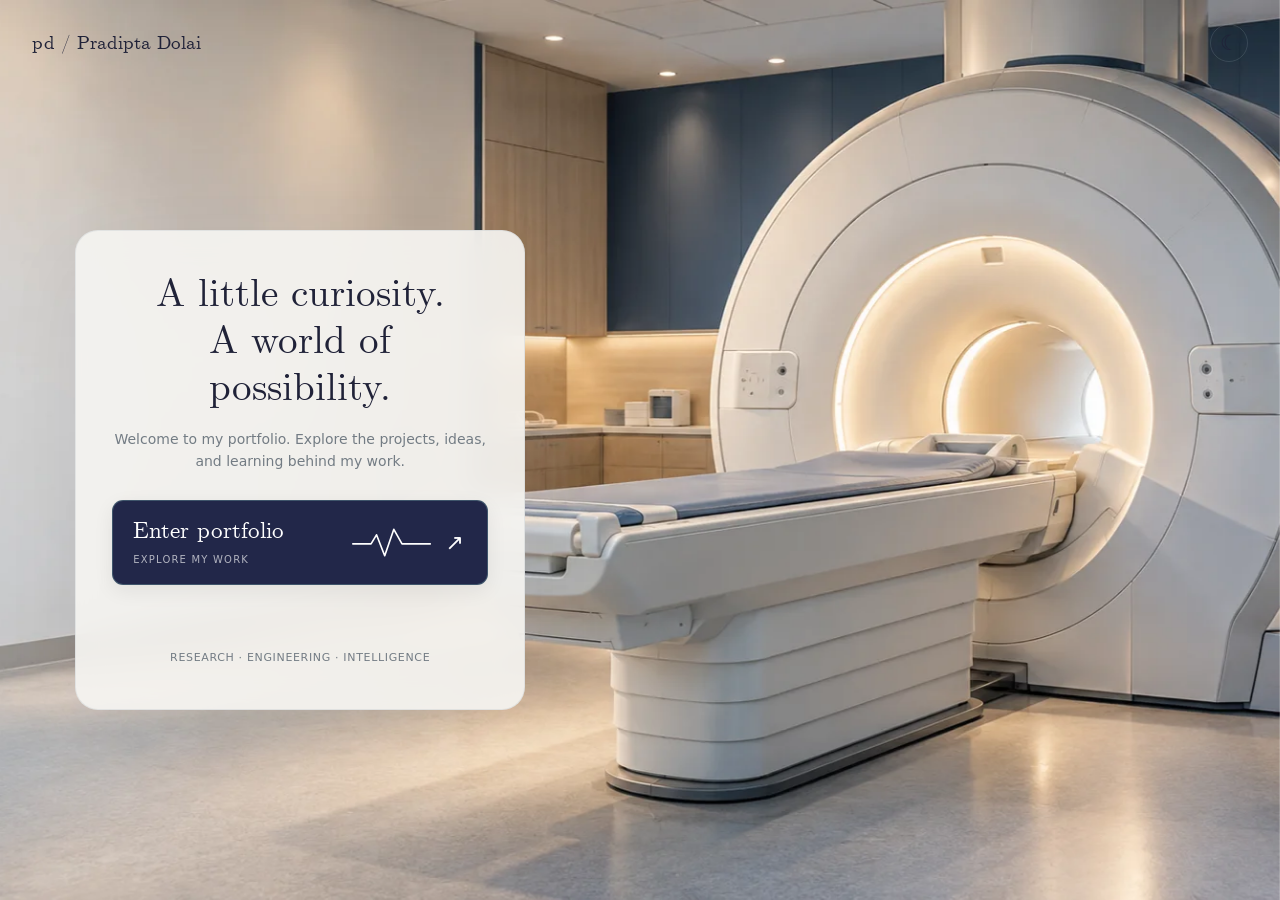
==== commit c0c1f09a: "Publish MRI welcome entrance with animated ECG button" ====
--- a/index.html
+++ b/index.html
@@ -1 +1,4 @@
-<!doctype html><html lang="en"><head><meta charset="utf-8"><meta name="viewport" content="width=device-width, initial-scale=1"><title>Pradipta Dolai — Biomedical Engineering & AI for Healthcare</title><meta name="description" content="Pradipta Dolai’s biomedical engineering portfolio: biosensors, AI for healthcare, medical data analytics, and research software."><meta property="og:title" content="Pradipta Dolai — Biomedical Engineering"><meta property="og:description" content="Exploring the intersection of healthcare, engineering, and intelligent systems."><meta property="og:type" content="website"><meta property="og:image" content="https://pradiptadolaii.github.io/assets/images/portrait.webp"><meta property="og:url" content="https://pradiptadolaii.github.io/"><meta name="theme-color" content="#1B1E4A"><link rel="icon" href="assets/favicon.svg" type="image/svg+xml"><script src="assets/theme.js"></script><link rel="stylesheet" href="assets/style.css"><link rel="stylesheet" href="assets/password-tile.css?v=soft-square"><script src="assets/password-tile.js?v=soft-square" defer></script><script src="assets/app.js?v=soft-square" defer></script><link rel="stylesheet" href="assets/selected-design.css"><link rel="stylesheet" href="assets/medorbit.css"><script type="module" src="assets/medorbit.mjs?v=oncolens-live"></script><link rel="stylesheet" href="assets/science-accents.css"><link rel="stylesheet" href="assets/test-scores.css"><link rel="stylesheet" href="assets/awards.css?v=sports-collapse"><link rel="stylesheet" href="assets/oncolens-flagship.css?v=preview1"><link rel="stylesheet" href="assets/biointerface.css?v=consistent-header"></head><body><div class="portfolio-wallpaper" aria-hidden="true"></div><a class="skip" href="#main">Skip to content</a><header><a class="brand" href="#home">pd<span> / </span>Pradipta Dolai</a><div class="navtools"><button id="theme" aria-label="Switch color theme" aria-pressed="false"><svg class="theme-sun" viewBox="0 0 24 24" aria-hidden="true"><circle cx="12" cy="12" r="4"/><path d="M12 2v2m0 16v2M2 12h2m16 0h2M5 5l1.5 1.5m11 11L19 19M5 19l1.5-1.5m11-11L19 5"/></svg><svg class="theme-moon" viewBox="0 0 24 24" aria-hidden="true"><path d="M20.5 14A8.5 8.5 0 0 1 10 3.5 8.5 8.5 0 1 0 20.5 14Z"/></svg></button><button id="menu" aria-expanded="false" aria-controls="navigation" aria-label="Open navigation menu"><svg class="menu-circuit" viewBox="0 0 28 28" fill="none" aria-hidden="true"><g class="menu-traces"><path d="M5 7h12l3 3h3M5 14h18M5 21h8l3-3h7"/><circle cx="5" cy="7" r="1.5"/><circle cx="23" cy="10" r="1.5"/><circle cx="5" cy="14" r="1.5"/><circle cx="23" cy="14" r="1.5"/><circle cx="5" cy="21" r="1.5"/><circle cx="23" cy="18" r="1.5"/></g><path class="menu-close" d="m7 7 14 14M21 7 7 21"/></svg></button></div><nav id="navigation" aria-label="Main navigation"><a href="#about">About</a><a href="#education">Education</a><a href="#test-scores">Test scores</a><a href="#projects">Projects</a><a href="#experience">Experience</a><a href="#skills">Toolbox</a><a href="#certifications">Credentials</a><a href="#awards">Awards</a><a href="#contact">Contact ↗</a></nav></header><main id="main"><section class="hero" id="home"><div class="herocopy"><p class="eyebrow">BIOMEDICAL ENGINEERING · KOLKATA, INDIA</p><h1>Engineering curiosity.<br><em>For better healthcare.</em></h1><p class="intro">I’m Pradipta Dolai, a Biomedical Engineering student exploring biosensors, medical data, and AI for healthcare.</p><div class="actions"><a class="button primary" href="#projects">Explore my work <span>↓</span></a><a class="button" href="assets/resume/Pradipta_Dolai_Resume.pdf" data-preview="assets/resume/Pradipta_Dolai_Resume.pdf" data-title="Pradipta Dolai — Resume">View résumé ↗</a></div><div class="hero-socials"><a href="https://github.com/pradiptadolaii" target="_blank" rel="noopener"><svg class="icon icon-github" viewBox="0 0 24 24" fill="currentColor" aria-hidden="true" focusable="false"><path d="M12 .8a11.2 11.2 0 0 0-3.54 21.83c.56.1.77-.24.77-.54v-2.1c-3.13.68-3.79-1.33-3.79-1.33-.51-1.3-1.25-1.64-1.25-1.64-1.02-.7.08-.69.08-.69 1.13.08 1.72 1.16 1.72 1.16 1 1.72 2.63 1.22 3.27.93.1-.73.39-1.22.71-1.5-2.5-.28-5.13-1.25-5.13-5.56 0-1.23.44-2.24 1.16-3.03-.12-.28-.5-1.43.11-2.99 0 0 .95-.3 3.08 1.15a10.65 10.65 0 0 1 5.6 0c2.14-1.45 3.08-1.15 3.08-1.15.61 1.56.23 2.71.11 2.99.73.79 1.16 1.8 1.16 3.03 0 4.32-2.63 5.27-5.14 5.55.4.35.76 1.03.76 2.08v3.1c0 .3.2.65.78.54A11.2 11.2 0 0 0 12 .8Z"/></svg><span>GitHub</span></a><a href="https://www.linkedin.com/in/pradipta-dolai-biomedical/" target="_blank" rel="noopener"><svg class="icon icon-linkedin" viewBox="0 0 24 24" fill="currentColor" aria-hidden="true" focusable="false"><path d="M20.45 2H3.55A1.55 1.55 0 0 0 2 3.55v16.9A1.55 1.55 0 0 0 3.55 22h16.9A1.55 1.55 0 0 0 22 20.45V3.55A1.55 1.55 0 0 0 20.45 2ZM7.95 19H4.98V9.45h2.97ZM6.46 8.14a1.72 1.72 0 1 1 0-3.44 1.72 1.72 0 0 1 0 3.44ZM19 19h-2.97v-4.65c0-1.11-.02-2.54-1.55-2.54-1.55 0-1.79 1.21-1.79 2.46V19H9.72V9.45h2.85v1.31h.04a3.13 3.13 0 0 1 2.82-1.55c3.02 0 3.57 1.99 3.57 4.58Z"/></svg><span>LinkedIn</span></a><a href="https://www.instagram.com/dolai.17" target="_blank" rel="noopener"><svg class="icon icon-instagram" viewBox="0 0 24 24" fill="none" stroke="currentColor" stroke-width="1.7" aria-hidden="true" focusable="false"><rect x="3" y="3" width="18" height="18" rx="5"/><circle cx="12" cy="12" r="4"/><circle cx="17.5" cy="6.5" r="1" fill="currentColor" stroke="none"/></svg><span>Instagram</span></a></div><div class="herofoot"><span>Adamas University<br><strong>B.Tech · 2025–2029</strong></span><span>Research & learning<br><strong>Biosensors + Intelligent systems</strong></span></div></div><div class="badgewrap"><div class="lanyard">PD / BIO</div><div class="strap"></div><article class="idcard" aria-label="Pradipta Dolai identity card"><div class="notch"></div><div class="idtop"><span>BIOMEDICAL ENGINEERING</span><span>01 / PD</span></div><img src="assets/images/portrait.webp" alt="Pradipta Dolai" width="260" height="300" fetchpriority="high"><h2>Pradipta Dolai</h2><p>Student · Biomedical Engineering</p><div class="idrows"><span>Institute</span><strong>Adamas University</strong><span>Focus</span><strong>AI for Healthcare</strong><span>Batch</span><strong>2025 — 2029</strong></div><div class="barcode" aria-hidden="true"></div></article></div></section><div class="marquee" aria-hidden="true">BIOSENSORS <span>✧</span> MEDICAL DATA ANALYTICS <span>✧</span> AI FOR HEALTHCARE <span>✧</span> RESEARCH SOFTWARE</div><section id="about" class="about-expanded"><div class="sectionhead"><div><p class="eyebrow">02 / WHO I AM</p><h2>About Me</h2></div><p class="sectionintro">A biomedical engineering student connecting life sciences with intelligent systems.</p></div><div class="about-grid about-with-art"><article class="background-card"><span class="section-icon"><svg class="icon icon-education" viewBox="0 0 24 24" fill="currentColor" aria-hidden="true" focusable="false"><g fill="none" stroke="currentColor" stroke-width="1.6"><path d="m2 9 10-6 10 6-10 6ZM6 12v6c4 3 8 3 12 0v-6M22 9v9"/></g></svg></span><h3>Curiosity, with a purpose.</h3><p class="intro">I’m Pradipta Dolai, a B.Tech Biomedical Engineering student at Adamas University, Kolkata, in the 2025–2029 batch.</p><p>My interests sit where healthcare meets engineering: biosensors, medical instrumentation, signal processing, and AI for healthcare. I enjoy turning a technical question into a working prototype, then examining what the results can—and cannot—tell us.</p><p>Through OncoLens, coursework, and virtual experience programs, I’m developing practical skills in Python, applied machine learning, data analysis, and technical documentation.</p><blockquote>“Curious by nature, analytical by practice—I build bridges between life sciences and digital intelligence.”</blockquote><div class="interest-tags"><span>Biosensors</span><span>Medical data</span><span>AI for healthcare</span></div><div class="personal-facts"><div><small>Based in</small><strong>Kolkata, India</strong></div><div><small>Languages</small><strong>Bengali · English · Hindi</strong></div></div></article><figure class="about-heart"><img src="assets/images/anatomical-heart.webp" alt="Decorative anatomical heart engraving with ECG and molecular linework" width="1200" height="800" loading="lazy"><figcaption><span>AT THE INTERSECTION</span>Life sciences &amp; intelligent systems</figcaption></figure></div></section><section id="education" class="education-section"><div class="science-heading"><div class="science-heading-copy"><p class="eyebrow">03 / EDUCATION</p><h2>A foundation in engineering.</h2><p class="sectionintro">Academic study and specialized learning, from science fundamentals to biomedical sensors.</p></div><figure class="science-accent accent-biosensor"><div class="science-art" role="img" aria-label="Decorative biosensor layers illustration"></div><figcaption>Biosensor layers</figcaption></figure></div><div class="education-notebook"><div class="education-entry"><span class="education-date">2025–2029 <span class="status-pill">Ongoing</span></span><div class="education-detail"><h4>B.Tech · Biomedical / Medical Engineering</h4><p class="institution">Adamas University, Kolkata</p><p>Biosensors · Medical instrumentation · AI for healthcare</p><p class="academic-result">CGPA: 7/10</p></div></div><div class="education-entry"><span class="education-date">2023–2025</span><div class="education-detail"><h4>Higher Secondary · Science</h4><p class="institution">DBBV · Dhamtor, Paschim Medinipur</p><p>Physics · Chemistry · Biology</p><p class="academic-result">84.36 percentile</p></div></div><div class="education-entry"><span class="education-date">June 2026 <span class="status-pill">Specialization</span></span><div class="education-detail"><h4>Sensor Technologies for Biomedical Applications</h4><p class="institution">Indian Institute of Science · Coursera</p><p>Fundamentals of Sensors · Biomedical Systems · MEMS sensor design</p><a href="#certifications">Explore supporting credentials ↓</a></div></div><div class="education-entry"><span class="education-date">August 17–24, 2026<span class="status-pill">STTP</span></span><div class="education-detail"><h4>Frontiers of Biomedical Engineering</h4><p class="institution">Adamas University</p><p>Completed a STTP on Frontiers of Biomedical Engineering focusing on Biosensors, Biomaterials, and Regenerative Medicine.</p><a href="assets/certificates/STTP_CER.pdf" data-preview="assets/certificates/STTP_CER.pdf" data-title="Frontiers of Biomedical Engineering — STTP Certificate">View training certificate ↗</a></div></div></div></section><section id="test-scores" class="test-scores"><div class="sectionhead"><div><p class="eyebrow">ASSESSMENT RECORDS</p><h2>Test scores.</h2></div><span>5 supplied results</span></div><p class="sectionintro">A record of assessments across AI, data analytics, information technology, and school-level science. Each result links to the supplied document.</p><div class="score-grid"><article class="score-card"><div class="score-heading"><span class="score-index">01</span><span class="score-badge">Gold · 100%</span></div><h3>Gen AI Tools</h3><p class="score-issuer">FutureSkills Prime · IT-ITeS SSC NASSCOM</p><p class="score-date">23 August 2026</p><p class="score-value"><strong>100</strong><span>/ 100</span></p><p class="score-note">Assessment aligned to the competency standards stated on the supplied certificate.</p><details class="score-details"><summary>Score breakdown</summary><table><caption class="orbit-sr-only">Gen AI Tools score breakdown</caption><tbody><tr><th scope="row">M001 · NSQF level 5</th><td>18 / 18</td></tr><tr><th scope="row">M002 · NSQF level 5</th><td>32 / 32</td></tr><tr><th scope="row">M003 · NSQF level 5</th><td>25 / 25</td></tr><tr><th scope="row">M004 · NSQF level 5</th><td>25 / 25</td></tr></tbody></table></details><a class="score-source" href="assets/scores/Gen_AI_Tools_Assessment.pdf" data-preview="assets/scores/Gen_AI_Tools_Assessment.pdf" data-title="Gen AI Tools — supplied result">View result document ↗</a></article><article class="score-card"><div class="score-heading"><span class="score-index">02</span><span class="score-badge">90%</span></div><h3>Data Analytics with AI and Gen AI</h3><p class="score-issuer">Certification program assessment</p><p class="score-date">15 March 2026</p><p class="score-value"><strong>270</strong><span>/ 300</span></p><p class="score-note">33 correct · 3 incorrect · 0 unattempted · 36 questions.</p><details class="score-details"><summary>Score breakdown</summary><table><caption class="orbit-sr-only">Data Analytics with AI and Gen AI score breakdown</caption><tbody><tr><th scope="row">Structured Reasoning</th><td>66 / 75 · 88%</td></tr><tr><th scope="row">Mathematical Intelligence</th><td>66 / 75 · 88%</td></tr><tr><th scope="row">Algorithmic Thinking</th><td>63 / 75 · 84%</td></tr><tr><th scope="row">Novel Problem Solving</th><td>75 / 75 · 100%</td></tr></tbody></table></details><a class="score-source" href="assets/scores/Data_Analytics_AI_Assessment.jpg" data-preview="assets/scores/Data_Analytics_AI_Assessment.jpg" data-title="Data Analytics with AI and Gen AI — supplied result">View result document ↗</a></article><article class="score-card"><div class="score-heading"><span class="score-index">03</span><span class="score-badge">85%</span></div><h3>Diploma in Information Technology</h3><p class="score-issuer">National Board of Computer Education · S &amp; S Technology</p><p class="score-date">Result declared 12 June 2025</p><p class="score-value"><strong>340</strong><span>/ 400</span></p><p class="score-note">One-year course · final statement of marks.</p><details class="score-details"><summary>Score breakdown</summary><table><caption class="orbit-sr-only">Diploma in Information Technology score breakdown</caption><tbody><tr><th scope="row">Theory</th><td>168</td></tr><tr><th scope="row">Practical</th><td>172</td></tr><tr><th scope="row">Total</th><td>340 / 400</td></tr><tr><th scope="row">Percentage</th><td>85%</td></tr></tbody></table></details><a class="score-source" href="assets/scores/NBCE_IT_Statement_of_Marks.png" data-preview="assets/scores/NBCE_IT_Statement_of_Marks.png" data-title="Diploma in Information Technology — supplied result">View result document ↗</a></article><article class="score-card"><div class="score-heading"><span class="score-index">04</span><span class="score-badge">Grade A+</span></div><h3>Information Technology · Class Test</h3><p class="score-issuer">S &amp; S Technology · one-year IT course</p><p class="score-date">Date not stated on the supplied report</p><p class="score-value"><strong>88</strong><span>total marks</span></p><p class="score-note">The report lists a total of 88 and grade A+. A maximum total is not stated.</p><details class="score-details"><summary>Score breakdown</summary><table><caption class="orbit-sr-only">Information Technology · Class Test score breakdown</caption><tbody><tr><th scope="row">Theory</th><td>38 · A+</td></tr><tr><th scope="row">Practical</th><td>30 · A+</td></tr><tr><th scope="row">Viva</th><td>10 · A</td></tr><tr><th scope="row">Project</th><td>10 · A</td></tr></tbody></table></details><a class="score-source" href="assets/scores/IT_Class_Test_Report.png" data-preview="assets/scores/IT_Class_Test_Report.png" data-title="Information Technology · Class Test — supplied result">View result document ↗</a></article><article class="score-card"><div class="score-heading"><span class="score-index">05</span><span class="score-badge">E · Excellent</span></div><h3>Science &amp; Talent Assessment</h3><p class="score-issuer">Paschim Banga Vigyan Mancha · Paschim Medinipur District Committee</p><p class="score-date">2017 · Class VI</p><p class="score-value"><strong>81</strong><span>/ 100</span></p><p class="score-note">Zilla Vigyan Manasikata-O-Medha Aviksha · historical school-level result.</p><details class="score-details"><summary>Score breakdown</summary><table><caption class="orbit-sr-only">Science &amp; Talent Assessment score breakdown</caption><tbody><tr><th scope="row">Natural Science</th><td>34</td></tr><tr><th scope="row">Mathematics</th><td>24</td></tr><tr><th scope="row">General Knowledge</th><td>23</td></tr><tr><th scope="row">Total</th><td>81 / 100</td></tr></tbody></table></details><a class="score-source" href="assets/scores/Science_Talent_Grade_Card_2017.png" data-preview="assets/scores/Science_Talent_Grade_Card_2017.png" data-title="Science &amp; Talent Assessment — supplied result">View result document ↗</a></article></div></section><section id="projects"><div class="science-heading"><div class="science-heading-copy"><div class="sectionhead"><div><p class="eyebrow">04 / SELECTED WORK</p><h2>Ideas into practice.</h2></div><a href="https://github.com/pradiptadolaii" target="_blank" rel="noopener"><svg class="icon icon-github" viewBox="0 0 24 24" fill="currentColor" aria-hidden="true" focusable="false"><path d="M12 .8a11.2 11.2 0 0 0-3.54 21.83c.56.1.77-.24.77-.54v-2.1c-3.13.68-3.79-1.33-3.79-1.33-.51-1.3-1.25-1.64-1.25-1.64-1.02-.7.08-.69.08-.69 1.13.08 1.72 1.16 1.72 1.16 1 1.72 2.63 1.22 3.27.93.1-.73.39-1.22.71-1.5-2.5-.28-5.13-1.25-5.13-5.56 0-1.23.44-2.24 1.16-3.03-.12-.28-.5-1.43.11-2.99 0 0 .95-.3 3.08 1.15a10.65 10.65 0 0 1 5.6 0c2.14-1.45 3.08-1.15 3.08-1.15.61 1.56.23 2.71.11 2.99.73.79 1.16 1.8 1.16 3.03 0 4.32-2.63 5.27-5.14 5.55.4.35.76 1.03.76 2.08v3.1c0 .3.2.65.78.54A11.2 11.2 0 0 0 12 .8Z"/></svg><span>Explore GitHub ↗</span></a></div></div><figure class="science-accent accent-signal"><div class="science-art" role="img" aria-label="Decorative signal to insight illustration"></div><figcaption>Signal to insight</figcaption></figure></div><div class="projectgrid project-gallery"><article class="project project-with-image oncolens-card" id="oncolens-flagship"><figure class="project-figure oncolens-figure"><img src="assets/images/oncolens-research-lab.webp" alt="AI-generated illustrative brain MRI research workstation in a biomedical laboratory" width="1400" height="788" loading="lazy"><figcaption>MRI research workspace</figcaption></figure><div class="project-body"><p class="eyebrow">01 · FLAGSHIP PROJECT / RESEARCH PROTOTYPE</p><h3>OncoLens</h3><p class="subtitle">Brain MRI Research Classification Dashboard</p><p>Explore a complete image-to-result research workflow: upload a 2D image, run the original ResNet18 model, and inspect its four training-category scores. A separate synthetic pipeline demonstrates preprocessing, segmentation, and radiomic features.</p><p class="tags">Python / PyTorch / ResNet18 / FastAPI / JavaScript</p><p class="note">Research and education only. Not clinically validated.</p><a class="button primary" href="https://oncolens-pradipta.onrender.com/login" target="_blank" rel="noopener">Open protected dashboard ↗</a><p class="meta">Password required · Ask Pradipta for access. Free hosting may take 50 seconds or longer to wake.</p><a href="https://github.com/pradiptadolaii/OncoLens" target="_blank" rel="noopener"><svg class="icon icon-github" viewBox="0 0 24 24" fill="currentColor" aria-hidden="true" focusable="false"><path d="M12 .8a11.2 11.2 0 0 0-3.54 21.83c.56.1.77-.24.77-.54v-2.1c-3.13.68-3.79-1.33-3.79-1.33-.51-1.3-1.25-1.64-1.25-1.64-1.02-.7.08-.69.08-.69 1.13.08 1.72 1.16 1.72 1.16 1 1.72 2.63 1.22 3.27.93.1-.73.39-1.22.71-1.5-2.5-.28-5.13-1.25-5.13-5.56 0-1.23.44-2.24 1.16-3.03-.12-.28-.5-1.43.11-2.99 0 0 .95-.3 3.08 1.15a10.65 10.65 0 0 1 5.6 0c2.14-1.45 3.08-1.15 3.08-1.15.61 1.56.23 2.71.11 2.99.73.79 1.16 1.8 1.16 3.03 0 4.32-2.63 5.27-5.14 5.55.4.35.76 1.03.76 2.08v3.1c0 .3.2.65.78.54A11.2 11.2 0 0 0 12 .8Z"/></svg><span>View public repository ↗</span></a></div><div class="onco-tour"><div class="onco-walkthrough"><p class="eyebrow">A THREE-STEP WALKTHROUGH</p><h4>From image to insight.</h4><ol class="onco-steps"><li><span>01</span><div><h5>Unlock the workspace</h5><p>Open the protected dashboard and enter the password shared by Pradipta.</p></div></li><li><span>02</span><div><h5>Choose a research mode</h5><p>Use <strong>Synthetic phantom → Run pipeline</strong> for the browser demonstration. For the model workflow, select images under <strong>Live MRI Research Analysis</strong>.</p></div></li><li><span>03</span><div><h5>Inspect the output</h5><p>Click <strong>Analyze MRI Images</strong> to review image previews and four category scores. Process up to 20 images sequentially, with a 10 MB limit per image.</p></div></li></ol><p class="onco-boundary">Synthetic-pipeline metrics and ResNet18 scores belong to separate workflows. Model scores are uncalibrated outputs, not clinical probabilities.</p></div><aside class="onco-sample"><p class="eyebrow">TRY A SAMPLE INPUT</p><div class="onco-sample-top"><img src="assets/samples/oncolens-synthetic-phantom.png" alt="Artificial grayscale phantom made from geometric shapes; not a patient MRI" width="256" height="256" loading="lazy"><div><h4>Synthetic phantom</h4><p>PNG · 256 × 256<br>No patient data</p></div></div><p>Download this artificial image and upload it to test file selection, image previews, and the model-response flow.</p><a class="button" href="assets/samples/oncolens-synthetic-phantom.png" download="oncolens-synthetic-phantom.png">Download sample ↓</a><p class="onco-boundary">This is not a real MRI or a diagnostic benchmark. Its predicted category has no medical meaning. For the built-in demonstration with a reference mask, use the dashboard’s Synthetic phantom button.</p></aside></div></article><article class="project project-with-image"><figure class="project-figure"><img src="assets/images/ecg-research-device.webp" alt="AI-generated illustrative portable ECG monitor and electrode leads on a laboratory workbench" loading="lazy" width="720" height="340"><figcaption>ECG research setup</figcaption></figure><div class="project-body"><p class="eyebrow">02 · BIOMEDICAL PROJECT</p><h3>Portable ECG Monitor with AI Arrhythmia Detection</h3><p>An ECG project at the intersection of signal monitoring and AI. Detailed documentation and implementation are private.</p><p class="tags">Biomedical engineering / ECG</p><a href="https://github.com/pradiptadolaii/portable-ecg-monitor" target="_blank" rel="noopener"><svg class="icon icon-github" viewBox="0 0 24 24" fill="currentColor" aria-hidden="true" focusable="false"><path d="M12 .8a11.2 11.2 0 0 0-3.54 21.83c.56.1.77-.24.77-.54v-2.1c-3.13.68-3.79-1.33-3.79-1.33-.51-1.3-1.25-1.64-1.25-1.64-1.02-.7.08-.69.08-.69 1.13.08 1.72 1.16 1.72 1.16 1 1.72 2.63 1.22 3.27.93.1-.73.39-1.22.71-1.5-2.5-.28-5.13-1.25-5.13-5.56 0-1.23.44-2.24 1.16-3.03-.12-.28-.5-1.43.11-2.99 0 0 .95-.3 3.08 1.15a10.65 10.65 0 0 1 5.6 0c2.14-1.45 3.08-1.15 3.08-1.15.61 1.56.23 2.71.11 2.99.73.79 1.16 1.8 1.16 3.03 0 4.32-2.63 5.27-5.14 5.55.4.35.76 1.03.76 2.08v3.1c0 .3.2.65.78.54A11.2 11.2 0 0 0 12 .8Z"/></svg><span>View repository ↗</span></a></div></article><article class="project project-with-image"><figure class="project-figure robotics-figure"><img src="assets/images/robotics-controls-lab.webp" alt="Illustrative robotic arm and control-system workstation in an engineering laboratory" loading="lazy" width="1400" height="788"><figcaption>Robotics &amp; controls research setup</figcaption></figure><div class="project-body"><p class="eyebrow">03 · FORAGE VIRTUAL EXPERIENCE</p><h3>Robotics &amp; Controls Engineering</h3><p>Investigated surgical robotic arm response delays, compared three commands, and documented simulated control-system improvements in a diagnostic report.</p><p class="tags">Python / NumPy / Jupyter / Control systems</p><p class="project-completion">Completed October 16, 2026</p><div class="project-document-actions"><a href="assets/certificates/Johnson_Johnson_Robotics_Controls_Forage.pdf" data-preview="assets/certificates/Johnson_Johnson_Robotics_Controls_Forage.pdf" data-title="Robotics and Controls — Completion Certificate">View certificate ↗</a><button id="report-open" class="report-lock-button" type="button"><svg class="icon" viewBox="0 0 24 24" fill="none" stroke="currentColor" stroke-width="1.7" aria-hidden="true"><rect x="5" y="10" width="14" height="11" rx="2"/><path d="M8 10V6a4 4 0 0 1 8 0v4"/><circle cx="12" cy="15" r="1"/></svg><span>Unlock diagnostic report</span></button></div></div></article></div></section><section id="experience"><div class="science-heading"><div class="science-heading-copy"><p class="eyebrow">05 / APPLIED LEARNING</p><h2>Experience with context.</h2><p class="sectionintro">The programs below are Forage virtual experiences, separate from conventional employment.</p></div><figure class="science-accent accent-robotics"><div class="science-art" role="img" aria-label="Decorative robotic precision illustration"></div><figcaption>Robotic precision</figcaption></figure></div><article class="timeline"><div>10–16 October 2026</div><div><p class="eyebrow">JOHNSON & JOHNSON MEDTECH · FORAGE <span class="experience-type">Virtual experience</span></p><h3>Robotics & Controls Engineering</h3><p>Investigated surgical robotic arm response latency using Python, NumPy, and Jupyter. Modeled a reduction from 150 ms to 120 ms and documented optimization recommendations as simulation outcomes.</p><a href="assets/certificates/Johnson_Johnson_Robotics_Controls_Forage.pdf" target="_blank" rel="noopener">View completion certificate ↗</a></div></article><article class="timeline"><div>March–June 2026</div><div><p class="eyebrow">DELOITTE · FORAGE <span class="experience-type">Virtual experience</span></p><h3>Data Analytics & Forensic Technology</h3><p>Analyzed and classified datasets in Excel, built a Tableau dashboard, and used forensic and analytical techniques to communicate business insights.</p><p class="tags">Excel / Tableau / Forensic technology / Data analysis</p><a href="assets/certificates/io9DzWKe3PTsiS6GG_9PBTqmSxAf6zZTseP_69b4e018fc1ffcbc5a72ec1c_1782040268380_completion_certificate.pdf" target="_blank" rel="noopener">View completion certificate ↗</a></div></article><article class="timeline"><div>March–June 2026</div><div><p class="eyebrow">QUANTIUM · FORAGE <span class="experience-type">Virtual experience</span></p><h3>Data Analytics</h3><p>Prepared data and explored customer analytics, then worked through experimentation, uplift testing, and the commercial application of analytical findings.</p><p class="tags">Data preparation / Customer analytics / Experimentation</p><a href="assets/certificates/NkaC7knWtjSbi6aYv_32A6DqtsbF7LbKdcq_69b4e018fc1ffcbc5a72ec1c_1782043992289_completion_certificate.pdf" target="_blank" rel="noopener">View completion certificate ↗</a></div></article><article class="timeline"><div>June 2026</div><div><p class="eyebrow">TATA · FORAGE <span class="experience-type">Virtual experience</span></p><h3>GenAI Powered Data Analytics</h3><p>Explored data analysis and risk profiling, AI-based delinquency prediction, and business reporting for collections strategy. Practiced turning analytical findings into recommendations for an AI-driven collections workflow.</p><p class="tags">Generative AI / Risk profiling / Data storytelling</p><a href="assets/certificates/gMTdCXwDdLYoXZ3wG_ifobHAoMjQs9s6bKS_69b4e018fc1ffcbc5a72ec1c_1782030940157_completion_certificate.pdf" target="_blank" rel="noopener">View completion certificate ↗</a></div></article><article class="timeline"><div>June 2026</div><div><p class="eyebrow">VISTA · FORAGE <span class="experience-type">Virtual experience</span></p><h3>AI in Action</h3><p>Built fluency in prompt and contextual engineering, and applied prompting techniques to automate a professional workflow in a simulated work setting.</p><p class="tags">Prompt engineering / Contextual engineering / Workflow automation</p><a href="assets/certificates/EregFenDKXDDeTGR2_BotenCEjm3LFxtq9A_69b4e018fc1ffcbc5a72ec1c_1782042515736_completion_certificate.pdf" target="_blank" rel="noopener">View completion certificate ↗</a></div></article></section><section id="skills"><div class="science-heading"><div class="science-heading-copy"><p class="eyebrow">06 / TECHNICAL TOOLKIT</p><h2>Across disciplines.</h2></div><figure class="science-accent accent-neural"><div class="science-art" role="img" aria-label="Decorative neural circuit illustration"></div><figcaption>Neural circuit</figcaption></figure></div><div class="skillgrid"><div class="skill"><h3>Programming</h3><p>Python · C · MATLAB · HTML / CSS / JavaScript</p></div><div class="skill"><h3>AI and Machine Learning</h3><p>CNNs · ResNet18 · Machine learning basics · Generative AI · Prompt engineering · AI agents</p></div><div class="skill"><h3>Biomedical Engineering</h3><p>Biosensors · Signal processing · Medical devices / ISO 13485 · Electronic control systems · Digital electronics</p></div><div class="skill"><h3>Frameworks and Libraries</h3><p>NumPy · PyTorch · FastAPI</p></div><div class="skill"><h3>Analytics and Visualization</h3><p>Power BI · DAX · Microsoft Excel · Tableau</p></div><div class="skill"><h3>Tools and Platforms</h3><p>GitHub · Jupyter</p></div></div><div class="toolbox-brands"><div class="toolbox-heading"><h3>Tools & platforms</h3><p>The software behind my learning, analysis, and research prototypes.</p></div><div class="tool-logo-grid"><div class="tool-logo"><span class="tool-logo-image"><img src="assets/icons/python.svg" alt="" width="36" height="36" loading="lazy"></span><span>Python</span></div><div class="tool-logo"><span class="tool-logo-image"><img src="assets/icons/c.svg" alt="" width="36" height="36" loading="lazy"></span><span>C</span></div><div class="tool-logo"><span class="tool-logo-image"><img src="assets/icons/matlab.svg" alt="" width="36" height="36" loading="lazy"></span><span>MATLAB</span></div><div class="tool-logo"><span class="tool-logo-image"><img src="assets/icons/html5.svg" alt="" width="36" height="36" loading="lazy"></span><span>HTML5</span></div><div class="tool-logo"><span class="tool-logo-image"><img src="assets/icons/css3.svg" alt="" width="36" height="36" loading="lazy"></span><span>CSS3</span></div><div class="tool-logo"><span class="tool-logo-image"><img src="assets/icons/javascript.svg" alt="" width="36" height="36" loading="lazy"></span><span>JavaScript</span></div><div class="tool-logo"><span class="tool-logo-image"><img src="assets/icons/numpy.svg" alt="" width="36" height="36" loading="lazy"></span><span>NumPy</span></div><div class="tool-logo"><span class="tool-logo-image"><img src="assets/icons/pytorch.svg" alt="" width="36" height="36" loading="lazy"></span><span>PyTorch</span></div><div class="tool-logo"><span class="tool-logo-image"><img src="assets/icons/fastapi.svg" alt="" width="36" height="36" loading="lazy"></span><span>FastAPI</span></div><div class="tool-logo"><span class="tool-logo-image"><img src="assets/icons/jupyter.svg" alt="" width="36" height="36" loading="lazy"></span><span>Jupyter</span></div><div class="tool-logo"><span class="tool-logo-image"><img src="assets/icons/github.svg" alt="" width="36" height="36" loading="lazy"></span><span>GitHub</span></div><div class="tool-logo"><span class="tool-logo-image"><img src="assets/icons/powerbi.svg" alt="" width="36" height="36" loading="lazy"></span><span>Power BI</span></div><div class="tool-logo"><span class="tool-logo-image"><img src="assets/icons/excel.svg" alt="" width="36" height="36" loading="lazy"></span><span>Microsoft Excel</span></div><div class="tool-logo"><span class="tool-logo-image"><img src="assets/icons/tableau.svg" alt="" width="36" height="36" loading="lazy"></span><span>Tableau</span></div></div></div></section><section id="certifications"><div class="science-heading"><div class="science-heading-copy"><div class="sectionhead"><div><p class="eyebrow">07 / CONTINUOUS LEARNING</p><h2>Credentials & coursework.</h2></div><span>23 preserved documents</span></div></div><figure class="science-accent accent-molecular"><div class="science-art" role="img" aria-label="Decorative molecular intelligence illustration"></div><figcaption>Molecular intelligence</figcaption></figure></div><p class="sectionintro">Browse the original documents. Issuer record links are included where present in the document; external verification has not been independently completed.</p><div class="filters"><label>Search credentials<input type="search" id="search" placeholder="Try sensors, Python, Microsoft…"></label><label>Category<select id="category"><option value="">All categories</option><option>Biomedical</option><option>AI & data</option><option>Virtual experience</option><option>Programming</option></select></label></div><p id="count" role="status" aria-live="polite">23 credentials</p><div class="certgrid"><article class="certificate" data-category="AI &amp; data"><button class="thumb" data-preview="assets/certificates/Gen_AI_Tools_Participation.pdf" data-title="Gen AI Tools — Certificate of Participation" aria-label="Preview Gen AI Tools Certificate of Participation"><img src="assets/images/gen-ai-participation.webp" alt="Preview of Gen AI Tools participation certificate" loading="lazy" width="600" height="420"></button><div class="certbody"><small>FutureSkills Prime · IT-ITeS SSC NASSCOM</small><h3>Gen AI Tools — Certificate of Participation</h3><p class="meta">August 21, 2026</p><div class="links"><a href="assets/certificates/Gen_AI_Tools_Participation.pdf" target="_blank" rel="noopener">View certificate ↗</a></div></div></article><article class="certificate" data-category="Biomedical"><button class="thumb" data-preview="assets/certificates/STTP_CER.pdf" data-title="Frontiers of Biomedical Engineering — STTP" aria-label="Preview Frontiers of Biomedical Engineering STTP"><img src="assets/images/cert-21.webp" alt="Preview of Frontiers of Biomedical Engineering STTP certificate" loading="lazy" width="600" height="420"></button><div class="certbody"><small>Adamas University</small><h3>Frontiers of Biomedical Engineering — STTP</h3><p class="meta">Programme: August 17–24, 2026</p><p class="meta">Biosensors · Biomaterials · Regenerative Medicine</p><div class="links"><a href="assets/certificates/STTP_CER.pdf" target="_blank" rel="noopener">View certificate ↗</a></div></div></article><article class="certificate" data-category="Virtual experience"><button class="thumb" data-preview="assets/certificates/Johnson_Johnson_Robotics_Controls_Forage.pdf" data-title="Robotics and Controls Job Simulation" aria-label="Preview Robotics and Controls Job Simulation"><img src="assets/images/cert-20.webp" alt="Preview of Robotics and Controls Job Simulation certificate" loading="lazy" width="600" height="420"></button><div class="certbody"><small>Johnson &amp; Johnson MedTech · Forage</small><h3>Robotics and Controls Job Simulation</h3><p class="meta">October 16, 2026</p><div class="links"><a href="assets/certificates/Johnson_Johnson_Robotics_Controls_Forage.pdf" target="_blank" rel="noopener">View certificate ↗</a></div></div></article><article class="certificate" data-category="Biomedical"><button class="thumb" data-preview="assets/certificates/Coursera_Y3U5C766OAS8.pdf" data-title="Sensor Technologies for Biomedical Applications" aria-label="Preview Sensor Technologies for Biomedical Applications"><img src="assets/images/cert-0.webp" alt="Preview of Sensor Technologies for Biomedical Applications" loading="lazy" width="600" height="420"></button><div class="certbody"><small>IISc · Coursera Specialization</small><h3>Sensor Technologies for Biomedical Applications</h3><p class="meta">Jun 15, 2026</p><div class="links"><a href="assets/certificates/Coursera_Y3U5C766OAS8.pdf" target="_blank" rel="noopener">View certificate ↗</a><a href="https://coursera.org/verify/specialization/Y3U5C766OAS8" target="_blank" rel="noopener">Issuer record ↗</a></div></div></article><article class="certificate" data-category="Biomedical"><button class="thumb" data-preview="assets/certificates/Coursera_F6FP7WXZBJVN.pdf" data-title="Sensors and Systems for Biomedical Applications" aria-label="Preview Sensors and Systems for Biomedical Applications"><img src="assets/images/cert-1.webp" alt="Preview of Sensors and Systems for Biomedical Applications" loading="lazy" width="600" height="420"></button><div class="certbody"><small>IISc · Coursera</small><h3>Sensors and Systems for Biomedical Applications</h3><p class="meta">Jun 14, 2026</p><div class="links"><a href="assets/certificates/Coursera_F6FP7WXZBJVN.pdf" target="_blank" rel="noopener">View certificate ↗</a><a href="https://coursera.org/verify/F6FP7WXZBJVN" target="_blank" rel="noopener">Issuer record ↗</a></div></div></article><article class="certificate" data-category="Biomedical"><button class="thumb" data-preview="assets/certificates/Coursera_9XACFN0T2XD9.pdf" data-title="Fundamentals of Sensors" aria-label="Preview Fundamentals of Sensors"><img src="assets/images/cert-2.webp" alt="Preview of Fundamentals of Sensors" loading="lazy" width="600" height="420"></button><div class="certbody"><small>IISc · Coursera</small><h3>Fundamentals of Sensors</h3><p class="meta">Jun 14, 2026</p><div class="links"><a href="assets/certificates/Coursera_9XACFN0T2XD9.pdf" target="_blank" rel="noopener">View certificate ↗</a><a href="https://coursera.org/verify/9XACFN0T2XD9" target="_blank" rel="noopener">Issuer record ↗</a></div></div></article><article class="certificate" data-category="Biomedical"><button class="thumb" data-preview="assets/certificates/Coursera_IM4C8C5X23AC.pdf" data-title="Designing a MEMS-Based Sensor for Exhaled Breath Analysis" aria-label="Preview Designing a MEMS-Based Sensor for Exhaled Breath Analysis"><img src="assets/images/cert-3.webp" alt="Preview of Designing a MEMS-Based Sensor for Exhaled Breath Analysis" loading="lazy" width="600" height="420"></button><div class="certbody"><small>IISc · Coursera</small><h3>Designing a MEMS-Based Sensor for Exhaled Breath Analysis</h3><p class="meta">Jun 15, 2026</p><div class="links"><a href="assets/certificates/Coursera_IM4C8C5X23AC.pdf" target="_blank" rel="noopener">View certificate ↗</a><a href="https://coursera.org/verify/IM4C8C5X23AC" target="_blank" rel="noopener">Issuer record ↗</a></div></div></article><article class="certificate" data-category="AI &amp; data"><button class="thumb" data-preview="assets/certificates/Achievements_-_pradiptadolai-7533___Microsoft_Learn.PDF" data-title="Introduction to Generative AI and Agents" aria-label="Preview Introduction to Generative AI and Agents"><img src="assets/images/cert-4.webp" alt="Preview of Introduction to Generative AI and Agents" loading="lazy" width="600" height="420"></button><div class="certbody"><small>Microsoft Learn</small><h3>Introduction to Generative AI and Agents</h3><p class="meta">Jun 14, 2026</p><div class="links"><a href="assets/certificates/Achievements_-_pradiptadolai-7533___Microsoft_Learn.PDF" target="_blank" rel="noopener">View certificate ↗</a></div></div></article><article class="certificate" data-category="AI &amp; data"><button class="thumb" data-preview="assets/certificates/Coursera_Y0XVGKBI4NT1.pdf" data-title="Microsoft Azure AI in Healthcare" aria-label="Preview Microsoft Azure AI in Healthcare"><img src="assets/images/cert-5.webp" alt="Preview of Microsoft Azure AI in Healthcare" loading="lazy" width="600" height="420"></button><div class="certbody"><small>Microsoft · Professional Certificate (4 Courses)</small><h3>Microsoft Azure AI in Healthcare</h3><p class="meta">Jul 15, 2026</p><div class="links"><a href="assets/certificates/Coursera_Y0XVGKBI4NT1.pdf" target="_blank" rel="noopener">View certificate ↗</a><a href="https://coursera.org/verify/professional-cert/Y0XVGKBI4NT1" target="_blank" rel="noopener">Issuer record ↗</a></div></div></article><article class="certificate" data-category="AI &amp; data"><button class="thumb" data-preview="assets/certificates/Coursera_JJERF612THZ2.pdf" data-title="Azure AI and Healthcare Cloud Fundamentals" aria-label="Preview Azure AI and Healthcare Cloud Fundamentals"><img src="assets/images/cert-6.webp" alt="Preview of Azure AI and Healthcare Cloud Fundamentals" loading="lazy" width="600" height="420"></button><div class="certbody"><small>Microsoft · Coursera</small><h3>Azure AI and Healthcare Cloud Fundamentals</h3><p class="meta">Jul 14, 2026</p><div class="links"><a href="assets/certificates/Coursera_JJERF612THZ2.pdf" target="_blank" rel="noopener">View certificate ↗</a><a href="https://coursera.org/verify/JJERF612THZ2" target="_blank" rel="noopener">Issuer record ↗</a></div></div></article><article class="certificate" data-category="AI &amp; data"><button class="thumb" data-preview="assets/certificates/Coursera_4G37GMWPSNEE.pdf" data-title="Machine Learning and AI Applications in Healthcare" aria-label="Preview Machine Learning and AI Applications in Healthcare"><img src="assets/images/cert-7.webp" alt="Preview of Machine Learning and AI Applications in Healthcare" loading="lazy" width="600" height="420"></button><div class="certbody"><small>Microsoft · Coursera</small><h3>Machine Learning and AI Applications in Healthcare</h3><p class="meta">Jul 14, 2026</p><div class="links"><a href="assets/certificates/Coursera_4G37GMWPSNEE.pdf" target="_blank" rel="noopener">View certificate ↗</a><a href="https://coursera.org/verify/4G37GMWPSNEE" target="_blank" rel="noopener">Issuer record ↗</a></div></div></article><article class="certificate" data-category="AI &amp; data"><button class="thumb" data-preview="assets/certificates/Coursera_J0VE06C12XFT.pdf" data-title="Clinical Workflow Automation and AI Integration" aria-label="Preview Clinical Workflow Automation and AI Integration"><img src="assets/images/cert-8.webp" alt="Preview of Clinical Workflow Automation and AI Integration" loading="lazy" width="600" height="420"></button><div class="certbody"><small>Microsoft · Coursera</small><h3>Clinical Workflow Automation and AI Integration</h3><p class="meta">Jul 14, 2026</p><div class="links"><a href="assets/certificates/Coursera_J0VE06C12XFT.pdf" target="_blank" rel="noopener">View certificate ↗</a><a href="https://coursera.org/verify/J0VE06C12XFT" target="_blank" rel="noopener">Issuer record ↗</a></div></div></article><article class="certificate" data-category="AI &amp; data"><button class="thumb" data-preview="assets/certificates/Coursera_QFESBMO5REJT.pdf" data-title="Healthcare Data Management, Security, and Compliance" aria-label="Preview Healthcare Data Management, Security, and Compliance"><img src="assets/images/cert-9.webp" alt="Preview of Healthcare Data Management, Security, and Compliance" loading="lazy" width="600" height="420"></button><div class="certbody"><small>Microsoft · Coursera</small><h3>Healthcare Data Management, Security, and Compliance</h3><p class="meta">Jul 15, 2026</p><div class="links"><a href="assets/certificates/Coursera_QFESBMO5REJT.pdf" target="_blank" rel="noopener">View certificate ↗</a><a href="https://coursera.org/verify/QFESBMO5REJT" target="_blank" rel="noopener">Issuer record ↗</a></div></div></article><article class="certificate" data-category="AI &amp; data"><button class="thumb" data-preview="assets/certificates/IBMDesign20260623-32-21xfrk.pdf" data-title="Python for Data Science" aria-label="Preview Python for Data Science"><img src="assets/images/cert-10.webp" alt="Preview of Python for Data Science" loading="lazy" width="600" height="420"></button><div class="certbody"><small>IBM SkillsBuild</small><h3>Python for Data Science</h3><p class="meta">Jun 14, 2026</p><div class="links"><a href="assets/certificates/IBMDesign20260623-32-21xfrk.pdf" target="_blank" rel="noopener">View certificate ↗</a><a href="https://www.credly.com/badges/7fdbe093-0f01-46b4-9636-3bb9d6cc5e7a" target="_blank" rel="noopener">Issuer record ↗</a></div></div></article><article class="certificate" data-category="AI &amp; data"><button class="thumb" data-preview="assets/certificates/EnterpriseDesignThinkingPractitioner_Badge20260623-32-7yor7p.pdf" data-title="Enterprise Design Thinking Practitioner" aria-label="Preview Enterprise Design Thinking Practitioner"><img src="assets/images/cert-11.webp" alt="Preview of Enterprise Design Thinking Practitioner" loading="lazy" width="600" height="420"></button><div class="certbody"><small>IBM SkillsBuild</small><h3>Enterprise Design Thinking Practitioner</h3><p class="meta">Jan 30, 2026</p><div class="links"><a href="assets/certificates/EnterpriseDesignThinkingPractitioner_Badge20260623-32-7yor7p.pdf" target="_blank" rel="noopener">View certificate ↗</a><a href="https://www.credly.com/go/7wAOqstz" target="_blank" rel="noopener">Issuer record ↗</a></div></div></article><article class="certificate" data-category="Virtual experience"><button class="thumb" data-preview="assets/certificates/io9DzWKe3PTsiS6GG_9PBTqmSxAf6zZTseP_69b4e018fc1ffcbc5a72ec1c_1782040268380_completion_certificate.pdf" data-title="Data Analytics Job Simulation" aria-label="Preview Data Analytics Job Simulation"><img src="assets/images/cert-12.webp" alt="Preview of Data Analytics Job Simulation" loading="lazy" width="600" height="420"></button><div class="certbody"><small>Deloitte · Forage</small><h3>Data Analytics Job Simulation</h3><p class="meta">Jun 21, 2026</p><div class="links"><a href="assets/certificates/io9DzWKe3PTsiS6GG_9PBTqmSxAf6zZTseP_69b4e018fc1ffcbc5a72ec1c_1782040268380_completion_certificate.pdf" target="_blank" rel="noopener">View certificate ↗</a></div></div></article><article class="certificate" data-category="Virtual experience"><button class="thumb" data-preview="assets/certificates/gMTdCXwDdLYoXZ3wG_ifobHAoMjQs9s6bKS_69b4e018fc1ffcbc5a72ec1c_1782030940157_completion_certificate.pdf" data-title="GenAI Powered Data Analytics Job Simulation" aria-label="Preview GenAI Powered Data Analytics Job Simulation"><img src="assets/images/cert-13.webp" alt="Preview of GenAI Powered Data Analytics Job Simulation" loading="lazy" width="600" height="420"></button><div class="certbody"><small>TATA · Forage</small><h3>GenAI Powered Data Analytics Job Simulation</h3><p class="meta">Jun 21, 2026</p><div class="links"><a href="assets/certificates/gMTdCXwDdLYoXZ3wG_ifobHAoMjQs9s6bKS_69b4e018fc1ffcbc5a72ec1c_1782030940157_completion_certificate.pdf" target="_blank" rel="noopener">View certificate ↗</a></div></div></article><article class="certificate" data-category="Virtual experience"><button class="thumb" data-preview="assets/certificates/NkaC7knWtjSbi6aYv_32A6DqtsbF7LbKdcq_69b4e018fc1ffcbc5a72ec1c_1782043992289_completion_certificate.pdf" data-title="Data Analytics Job Simulation" aria-label="Preview Data Analytics Job Simulation"><img src="assets/images/cert-14.webp" alt="Preview of Data Analytics Job Simulation" loading="lazy" width="600" height="420"></button><div class="certbody"><small>Quantium · Forage</small><h3>Data Analytics Job Simulation</h3><p class="meta">Jun 21, 2026</p><div class="links"><a href="assets/certificates/NkaC7knWtjSbi6aYv_32A6DqtsbF7LbKdcq_69b4e018fc1ffcbc5a72ec1c_1782043992289_completion_certificate.pdf" target="_blank" rel="noopener">View certificate ↗</a></div></div></article><article class="certificate" data-category="Virtual experience"><button class="thumb" data-preview="assets/certificates/EregFenDKXDDeTGR2_BotenCEjm3LFxtq9A_69b4e018fc1ffcbc5a72ec1c_1782042515736_completion_certificate.pdf" data-title="AI in Action Job Simulation" aria-label="Preview AI in Action Job Simulation"><img src="assets/images/cert-15.webp" alt="Preview of AI in Action Job Simulation" loading="lazy" width="600" height="420"></button><div class="certbody"><small>VISTA · Forage</small><h3>AI in Action Job Simulation</h3><p class="meta">Jun 21, 2026</p><div class="links"><a href="assets/certificates/EregFenDKXDDeTGR2_BotenCEjm3LFxtq9A_69b4e018fc1ffcbc5a72ec1c_1782042515736_completion_certificate.pdf" target="_blank" rel="noopener">View certificate ↗</a></div></div></article><article class="certificate" data-category="Programming"><button class="thumb" data-preview="assets/certificates/Prompt_Engineering_certificate.jpg" data-title="Prompt Engineering" aria-label="Preview Prompt Engineering"><img src="assets/images/cert-16.webp" alt="Preview of Prompt Engineering" loading="lazy" width="600" height="420"></button><div class="certbody"><small>Sololearn</small><h3>Prompt Engineering</h3><p class="meta">Issue date needs review</p><div class="links"><a href="assets/certificates/Prompt_Engineering_certificate.jpg" target="_blank" rel="noopener">View certificate ↗</a></div></div></article><article class="certificate" data-category="Programming"><button class="thumb" data-preview="assets/certificates/Introduction_to_Python_certificate__1_.jpg" data-title="Introduction to Python" aria-label="Preview Introduction to Python"><img src="assets/images/cert-17.webp" alt="Preview of Introduction to Python" loading="lazy" width="600" height="420"></button><div class="certbody"><small>Sololearn</small><h3>Introduction to Python</h3><p class="meta">Issue date needs review</p><div class="links"><a href="assets/certificates/Introduction_to_Python_certificate__1_.jpg" target="_blank" rel="noopener">View certificate ↗</a></div></div></article><article class="certificate" data-category="Programming"><button class="thumb" data-preview="assets/certificates/Introduction_to_C_certificate.jpg" data-title="Introduction to C" aria-label="Preview Introduction to C"><img src="assets/images/cert-18.webp" alt="Preview of Introduction to C" loading="lazy" width="600" height="420"></button><div class="certbody"><small>Sololearn</small><h3>Introduction to C</h3><p class="meta">Issue date needs review</p><div class="links"><a href="assets/certificates/Introduction_to_C_certificate.jpg" target="_blank" rel="noopener">View certificate ↗</a></div></div></article><article class="certificate" data-category="Programming"><button class="thumb" data-preview="assets/certificates/IMG-20260615-WA0000.jpg" data-title="Introduction to Data Science" aria-label="Preview Introduction to Data Science"><img src="assets/images/cert-19.webp" alt="Preview of Introduction to Data Science" loading="lazy" width="600" height="420"></button><div class="certbody"><small>LearnTube · CareerNinja</small><h3>Introduction to Data Science</h3><p class="meta">Issue date needs review</p><div class="links"><a href="assets/certificates/IMG-20260615-WA0000.jpg" target="_blank" rel="noopener">View certificate ↗</a></div></div></article></div><p class="note">Additional résumé-listed credentials awaiting document integration: SkillMed ISO 13485, Oracle Agentic AI, and Google AI for Data Analysis. Dates on image-only documents need review.</p></section><section id="awards" class="awards-section"><div class="sectionhead"><div><p class="eyebrow">RECOGNITION &amp; PARTICIPATION</p><h2>Awards &amp; Achievements.</h2></div></div><div class="awards-grid"><article class="award-card award-academic"><div class="award-title"><svg viewBox="0 0 24 24" fill="none" stroke="currentColor" stroke-width="1.5" stroke-linecap="round" stroke-linejoin="round" aria-hidden="true" class="award-icon"><path d="m2 9 10-6 10 6-10 6-10-6Z"/><path d="M6 12v6c4 3 8 3 12 0v-6M22 9v9"/></svg><h3>Academic Recognition</h3></div><details class="sports-details academic-details"><summary><span class="sports-label-closed">View academic details</span><span class="sports-label-open">Hide academic details</span></summary><div class="sports-details-content"><ul class="award-list"><li><h4>Swami Vivekananda Merit-cum-Means (SVMCM) Scholarship</h4><p>Awarded a merit-based scholarship of <strong>₹60,000</strong> in recognition of academic performance.</p></li><li><h4>Block-Level Science Examination</h4><p>Won a <strong>Gold Medal</strong> for outstanding performance in science.</p></li><li><h4>DBBV Competition · Class VII</h4><p>Secured <strong>3rd position</strong> and received a cash award of <strong>₹1,500</strong> by cheque.</p></li></ul></div></details></article><article class="award-card"><div class="award-title"><svg viewBox="0 0 24 24" fill="none" stroke="currentColor" stroke-width="1.5" stroke-linecap="round" stroke-linejoin="round" aria-hidden="true" class="award-icon"><path d="M7 3h10v5a5 5 0 0 1-10 0V3ZM9 21h6M12 13v8M7 5H3v2a5 5 0 0 0 5 5M17 5h4v2a5 5 0 0 1-5 5"/></svg><h3>Sports Achievements</h3></div><details class="sports-details"><summary><span class="sports-label-closed">View sports details</span><span class="sports-label-open">Hide sports details</span></summary><div class="sports-details-content"><p class="award-period">School level · Classes IV–VIII</p><p>Participated actively in school sports from Class IV to Class VIII and won multiple <strong>Gold and Silver medals</strong> across events.</p><div class="award-subbranches"><article class="award-subbranch"><div class="award-title"><svg viewBox="0 0 24 24" fill="none" stroke="currentColor" stroke-width="1.5" stroke-linecap="round" stroke-linejoin="round" aria-hidden="true" class="award-icon"><g transform="rotate(35 12 12)"><path d="M9 9h6v11l-3 2-3-2V9Z"/><path d="M11 9V2h2v7M10 5h4M10 7h4"/></g><circle cx="19" cy="17" r="3"/><path d="m18 15 2 4"/></svg><h4>Cricket</h4></div><ul class="award-list compact"><li><strong>2× Tournament Winner</strong><span>1× Runner-Up</span></li><li><strong>Best Wicketkeeper</strong><span>2 times</span></li><li><strong>Best Fielder</strong><span>1 time</span></li></ul></article><article class="award-subbranch"><div class="award-title"><svg viewBox="0 0 24 24" fill="none" stroke="currentColor" stroke-width="1.5" stroke-linecap="round" stroke-linejoin="round" aria-hidden="true" class="award-icon"><circle cx="12" cy="12" r="9"/><path d="M5 6c6 0 8 4 8 8M12 3c-3 6-2 10 2 14M21 11c-6-3-10-1-12 2M18 19c0-6-4-8-8-8M4 16c5 2 8 1 11-2"/></svg><h4>Volleyball</h4></div><p><strong>Silver Medal</strong> at the HVL volleyball tournament.</p></article></div></div></details></article></div></section><section id="resume" class="resumeband"><div><p class="eyebrow">THE FULL PICTURE</p><h2>A closer look at my background.</h2><p>Education, projects, technical skills, and virtual experience.</p></div><div class="actions"><a class="button primary" href="assets/resume/Pradipta_Dolai_Resume.pdf" data-preview="assets/resume/Pradipta_Dolai_Resume.pdf" data-title="Pradipta Dolai — Resume">View résumé ↗</a><a class="button" href="assets/resume/Pradipta_Dolai_Resume.pdf" download="Pradipta_Dolai_Resume.pdf">Download PDF ↓</a></div></section><section id="contact"><div class="science-heading"><div class="science-heading-copy"><div class="sectionhead"><div><p class="eyebrow">08 / LET’S CONNECT</p><h2>Get in touch.</h2></div><p class="sectionintro">Have a project, research question, or opportunity in mind? I’d love to hear about it.</p></div></div><figure class="science-accent accent-human"><div class="science-art" role="img" aria-label="Decorative human + machine illustration"></div><figcaption>Human + machine</figcaption></figure></div><div class="inquiry-layout"><div class="contact-details"><h3>Let’s start a conversation.</h3><p>For biomedical engineering, healthcare AI, research collaborations, and opportunities to learn and contribute.</p><div class="contact-rows"><a class="contact-row" href="mailto:ipradiptadolai@gmail.com"><span class="contact-symbol"><svg class="icon icon-mail" viewBox="0 0 24 24" fill="currentColor" aria-hidden="true" focusable="false"><g fill="none" stroke="currentColor" stroke-width="1.6"><rect x="2" y="4" width="20" height="16" rx="2"/><path d="m3 6 9 7 9-7"/></g></svg></span><span><small>Email</small><strong>ipradiptadolai@gmail.com</strong></span><span class="row-arrow">↗</span></a><a class="contact-row" href="https://www.linkedin.com/in/pradipta-dolai-biomedical/" target="_blank" rel="noopener"><span class="contact-symbol"><svg class="icon icon-linkedin" viewBox="0 0 24 24" fill="currentColor" aria-hidden="true" focusable="false"><path d="M20.45 2H3.55A1.55 1.55 0 0 0 2 3.55v16.9A1.55 1.55 0 0 0 3.55 22h16.9A1.55 1.55 0 0 0 22 20.45V3.55A1.55 1.55 0 0 0 20.45 2ZM7.95 19H4.98V9.45h2.97ZM6.46 8.14a1.72 1.72 0 1 1 0-3.44 1.72 1.72 0 0 1 0 3.44ZM19 19h-2.97v-4.65c0-1.11-.02-2.54-1.55-2.54-1.55 0-1.79 1.21-1.79 2.46V19H9.72V9.45h2.85v1.31h.04a3.13 3.13 0 0 1 2.82-1.55c3.02 0 3.57 1.99 3.57 4.58Z"/></svg></span><span><small>LinkedIn</small><strong>Pradipta Dolai</strong></span><span class="row-arrow">↗</span></a><a class="contact-row" href="https://github.com/pradiptadolaii" target="_blank" rel="noopener"><span class="contact-symbol"><svg class="icon icon-github" viewBox="0 0 24 24" fill="currentColor" aria-hidden="true" focusable="false"><path d="M12 .8a11.2 11.2 0 0 0-3.54 21.83c.56.1.77-.24.77-.54v-2.1c-3.13.68-3.79-1.33-3.79-1.33-.51-1.3-1.25-1.64-1.25-1.64-1.02-.7.08-.69.08-.69 1.13.08 1.72 1.16 1.72 1.16 1 1.72 2.63 1.22 3.27.93.1-.73.39-1.22.71-1.5-2.5-.28-5.13-1.25-5.13-5.56 0-1.23.44-2.24 1.16-3.03-.12-.28-.5-1.43.11-2.99 0 0 .95-.3 3.08 1.15a10.65 10.65 0 0 1 5.6 0c2.14-1.45 3.08-1.15 3.08-1.15.61 1.56.23 2.71.11 2.99.73.79 1.16 1.8 1.16 3.03 0 4.32-2.63 5.27-5.14 5.55.4.35.76 1.03.76 2.08v3.1c0 .3.2.65.78.54A11.2 11.2 0 0 0 12 .8Z"/></svg></span><span><small>GitHub</small><strong>@pradiptadolaii</strong></span><span class="row-arrow">↗</span></a><a class="contact-row" href="https://www.instagram.com/dolai.17" target="_blank" rel="noopener"><span class="contact-symbol"><svg class="icon icon-instagram" viewBox="0 0 24 24" fill="none" stroke="currentColor" stroke-width="1.7" aria-hidden="true" focusable="false"><rect x="3" y="3" width="18" height="18" rx="5"/><circle cx="12" cy="12" r="4"/><circle cx="17.5" cy="6.5" r="1" fill="currentColor" stroke="none"/></svg></span><span><small>Instagram</small><strong>@dolai.17</strong></span><span class="row-arrow">↗</span></a><a class="contact-row" href="assets/resume/Pradipta_Dolai_Resume.pdf"><span class="contact-symbol"><svg class="icon icon-file" viewBox="0 0 24 24" fill="currentColor" aria-hidden="true" focusable="false"><g fill="none" stroke="currentColor" stroke-width="1.6"><path d="M14 2H6a2 2 0 0 0-2 2v16a2 2 0 0 0 2 2h12a2 2 0 0 0 2-2V8Z"/><path d="M14 2v6h6M8 13h8M8 17h6"/></g></svg></span><span><small>Résumé</small><strong>View background & experience</strong></span><span class="row-arrow">↗</span></a><div class="contact-row"><span class="contact-symbol"><svg class="icon icon-location" viewBox="0 0 24 24" fill="currentColor" aria-hidden="true" focusable="false"><g fill="none" stroke="currentColor" stroke-width="1.6"><path d="M20 10c0 6-8 12-8 12S4 16 4 10a8 8 0 1 1 16 0Z"/><circle cx="12" cy="10" r="2.5"/></g></svg></span><span><small>Location</small><strong>Kolkata, India</strong></span></div></div></div><form id="inquiry-form" class="inquiry-form" action="https://formsubmit.co/ipradiptadolai@gmail.com" method="POST"><input type="hidden" name="_subject" value="New portfolio inquiry"><input type="hidden" name="_template" value="table"><input type="hidden" name="_url" value="https://pradiptadolaii.github.io/#contact"><label class="inquiry-honeypot" aria-hidden="true">Leave this field empty<input name="_honey" tabindex="-1" autocomplete="off"></label><p class="eyebrow">YOUR INQUIRY</p><h3>Tell me what you have in mind.</h3><div class="form-row"><label for="inquiry-name">Your name <span>(required)</span><input id="inquiry-name" name="name" autocomplete="name" required maxlength="100" placeholder="Full name"></label><label for="inquiry-email">Email address <span>(required)</span><input id="inquiry-email" name="email" type="email" autocomplete="email" required maxlength="160" placeholder="you@example.com"></label></div><label for="inquiry-topic">What would you like to discuss?<select id="inquiry-topic" name="topic"><option>Project collaboration</option><option>Research inquiry</option><option>Internship or opportunity</option><option>General inquiry</option></select></label><label for="inquiry-message">Your message <span>(required)</span><textarea id="inquiry-message" name="message" rows="5" required minlength="10" maxlength="4000" placeholder="A little context about your idea, question, or opportunity…"></textarea></label><p class="form-help" id="inquiry-help">Send your inquiry directly to ipradiptadolai@gmail.com.</p><button class="button primary" type="submit" aria-describedby="inquiry-help" id="inquiry-submit">Send inquiry <svg class="icon icon-mail" viewBox="0 0 24 24" fill="currentColor" aria-hidden="true" focusable="false"><g fill="none" stroke="currentColor" stroke-width="1.6"><rect x="2" y="4" width="20" height="16" rx="2"/><path d="m3 6 9 7 9-7"/></g></svg></button><noscript><p>Your submission will open the email service’s confirmation page.</p></noscript><p id="inquiry-status" class="inquiry-feedback" role="status" aria-live="polite"></p><p class="meta inquiry-privacy">Your name, email, topic, and message are processed by FormSubmit and sent to my inbox. <a href="https://formsubmit.co/privacy.pdf" target="_blank" rel="noopener">Privacy</a></p><p class="meta">Prefer email? <a href="mailto:ipradiptadolai@gmail.com">Email me directly ↗</a></p></form></div></section></main><footer><span>© 2026 Pradipta Dolai. All rights reserved.<br><a href="copyright.html">Copyright &amp; credits</a></span><span>Biomedical engineering. Human curiosity.</span><div class="footer-orbit"><button id="medorbit-launcher" class="orbit-launcher" type="button" aria-label="Open MedOrbit portfolio assistant" aria-controls="medorbit-panel" aria-expanded="false" hidden><svg class="orbit-logo" viewBox="0 0 64 64" fill="none" aria-hidden="true" focusable="false"><circle cx="32" cy="32" r="29" stroke="#8f96ab" stroke-width=".8"/><ellipse cx="32" cy="32" rx="25" ry="17" transform="rotate(-35 32 32)" stroke="#c6b88a" stroke-width="1"/><ellipse cx="32" cy="32" rx="25" ry="17" transform="rotate(50 32 32)" stroke="#a4c7ce" stroke-width="1"/><circle cx="32" cy="32" r="17" stroke="#e7dfc4" stroke-width=".7"/><path d="M29 22h6v7h7v6h-7v7h-6v-7h-7v-6h7z" fill="#eee4be"/><path d="m12 20 6-6 8-2M47 47l6-5 3-8" stroke="#8daeb7" stroke-width="1"/><circle cx="12" cy="20" r="2.6" fill="#a4c7ce"/><circle cx="26" cy="12" r="2.4" fill="#e7dfc4"/><circle cx="53" cy="42" r="2.6" fill="#e7dfc4"/><circle cx="47" cy="47" r="1.8" fill="#a4c7ce"/></svg></button><a href="#home">Back to top ↑</a></div></footer><dialog id="preview" aria-labelledby="preview-title"><div class="dialoghead"><h2 id="preview-title">Document preview</h2><button id="close">Close ×</button></div><p><a id="document-link" target="_blank" rel="noopener">Open document in a new tab ↗</a></p><div id="preview-content"></div></dialog><dialog id="report-dialog" aria-labelledby="report-title"><div class="dialoghead"><h2 id="report-title"><svg class="icon" viewBox="0 0 24 24" fill="none" stroke="currentColor" stroke-width="1.7" aria-hidden="true"><rect x="5" y="10" width="14" height="11" rx="2"/><path d="M8 10V6a4 4 0 0 1 8 0v4"/><circle cx="12" cy="15" r="1"/></svg> Diagnostic report</h2><button id="report-close" type="button">Close ×</button></div><div id="report-gate"><p>This report is password protected. Enter the password shared by Pradipta to view it.</p><form id="report-unlock-form"><label for="report-password">Report password<input id="report-password" type="password" required autocomplete="off"></label><button id="report-unlock" class="button primary" type="submit">Unlock report</button></form></div><p id="report-status" role="status" aria-live="polite"></p><div id="report-unlocked" hidden><div class="report-actions"><a id="report-download" class="button" download="Diagnostic_Report_Final.docx">Download original report ↓</a><button id="report-relock" type="button" class="button">Lock report</button></div><iframe id="report-viewer" title="Unlocked diagnostic report" sandbox=""></iframe></div></dialog><section id="medorbit-panel" class="orbit-panel" role="dialog" aria-modal="false" aria-labelledby="medorbit-title" hidden><div class="orbit-header"><svg class="orbit-logo" viewBox="0 0 64 64" fill="none" aria-hidden="true" focusable="false"><circle cx="32" cy="32" r="29" stroke="#8f96ab" stroke-width=".8"/><ellipse cx="32" cy="32" rx="25" ry="17" transform="rotate(-35 32 32)" stroke="#c6b88a" stroke-width="1"/><ellipse cx="32" cy="32" rx="25" ry="17" transform="rotate(50 32 32)" stroke="#a4c7ce" stroke-width="1"/><circle cx="32" cy="32" r="17" stroke="#e7dfc4" stroke-width=".7"/><path d="M29 22h6v7h7v6h-7v7h-6v-7h-7v-6h7z" fill="#eee4be"/><path d="m12 20 6-6 8-2M47 47l6-5 3-8" stroke="#8daeb7" stroke-width="1"/><circle cx="12" cy="20" r="2.6" fill="#a4c7ce"/><circle cx="26" cy="12" r="2.4" fill="#e7dfc4"/><circle cx="53" cy="42" r="2.6" fill="#e7dfc4"/><circle cx="47" cy="47" r="1.8" fill="#a4c7ce"/></svg><div><h2 id="medorbit-title">MedOrbit</h2></div><button id="medorbit-close" type="button" aria-label="Close MedOrbit">×</button></div><div class="orbit-disclosure">Answers from this portfolio · On-device guide, not generative AI</div><div id="medorbit-log" class="orbit-log" role="log" aria-label="MedOrbit conversation" aria-live="polite" aria-relevant="additions text" tabindex="0"></div><div class="orbit-suggestions"><button type="button" data-orbit-question="Who is Pradipta?">About</button><button type="button" data-orbit-question="Tell me about his education">Education</button><button type="button" data-orbit-question="What projects has he built?">Projects</button><button type="button" data-orbit-question="What is his experience?">Experience</button></div><form id="medorbit-form" class="orbit-form"><label for="medorbit-input" class="orbit-sr-only">Ask about Pradipta</label><input id="medorbit-input" maxlength="400" autocomplete="off" placeholder="Ask about Pradipta…" required><button type="submit" aria-label="Send question">↑</button></form><div class="orbit-footer"><span>Questions stay in this tab</span><button id="medorbit-clear" type="button">Clear chat</button></div></section></body></html>+<!doctype html><html lang="en"><head><meta charset="utf-8"><meta name="viewport" content="width=device-width, initial-scale=1"><title>Pradipta Dolai — Biomedical Engineering & AI for Healthcare</title><meta name="description" content="Pradipta Dolai’s biomedical engineering portfolio: biosensors, AI for healthcare, medical data analytics, and research software."><meta property="og:title" content="Pradipta Dolai — Biomedical Engineering"><meta property="og:description" content="Exploring the intersection of healthcare, engineering, and intelligent systems."><meta property="og:type" content="website"><meta property="og:image" content="https://pradiptadolaii.github.io/assets/images/portrait.webp"><meta property="og:url" content="https://pradiptadolaii.github.io/"><meta name="theme-color" content="#1B1E4A"><link rel="icon" href="assets/favicon.svg" type="image/svg+xml"><script src="assets/entrance-gate.js?v=mri-entrance"></script><script src="assets/theme.js"></script><link rel="stylesheet" href="assets/style.css"><link rel="stylesheet" href="assets/password-tile.css?v=soft-square"><script src="assets/password-tile.js?v=soft-square" defer></script><script src="assets/app.js?v=soft-square" defer></script><link rel="stylesheet" href="assets/selected-design.css"><link rel="stylesheet" href="assets/medorbit.css"><script type="module" src="assets/medorbit.mjs?v=oncolens-live"></script><link rel="stylesheet" href="assets/science-accents.css"><link rel="stylesheet" href="assets/test-scores.css"><link rel="stylesheet" href="assets/awards.css?v=sports-collapse"><link rel="stylesheet" href="assets/oncolens-flagship.css?v=preview1"><link rel="stylesheet" href="assets/biointerface.css?v=consistent-header"></head><body><div class="portfolio-wallpaper" aria-hidden="true"></div><a class="skip" href="#main">Skip to content</a><header><a class="brand" href="#home">pd<span> / </span>Pradipta Dolai</a><div class="navtools"><button id="theme" aria-label="Switch color theme" aria-pressed="false"><svg class="theme-sun" viewBox="0 0 24 24" aria-hidden="true"><circle cx="12" cy="12" r="4"/><path d="M12 2v2m0 16v2M2 12h2m16 0h2M5 5l1.5 1.5m11 11L19 19M5 19l1.5-1.5m11-11L19 5"/></svg><svg class="theme-moon" viewBox="0 0 24 24" aria-hidden="true"><path d="M20.5 14A8.5 8.5 0 0 1 10 3.5 8.5 8.5 0 1 0 20.5 14Z"/></svg></button><button id="menu" aria-expanded="false" aria-controls="navigation" aria-label="Open navigation menu"><svg class="menu-circuit" viewBox="0 0 28 28" fill="none" aria-hidden="true"><g class="menu-traces"><path d="M5 7h12l3 3h3M5 14h18M5 21h8l3-3h7"/><circle cx="5" cy="7" r="1.5"/><circle cx="23" cy="10" r="1.5"/><circle cx="5" cy="14" r="1.5"/><circle cx="23" cy="14" r="1.5"/><circle cx="5" cy="21" r="1.5"/><circle cx="23" cy="18" r="1.5"/></g><path class="menu-close" d="m7 7 14 14M21 7 7 21"/></svg></button></div><nav id="navigation" aria-label="Main navigation"><a href="#about">About</a><a href="#education">Education</a><a href="#test-scores">Test scores</a><a href="#projects">Projects</a><a href="#experience">Experience</a><a href="#skills">Toolbox</a><a href="#certifications">Credentials</a><a href="#awards">Awards</a><a href="#contact">Contact ↗</a></nav></header><main id="main"><section class="hero" id="home"><div class="herocopy"><p class="eyebrow">BIOMEDICAL ENGINEERING · KOLKATA, INDIA</p><h1>Engineering curiosity.<br><em>For better healthcare.</em></h1><p class="intro">I’m Pradipta Dolai, a Biomedical Engineering student exploring biosensors, medical data, and AI for healthcare.</p><div class="actions"><a class="button primary" href="#projects">Explore my work <span>↓</span></a><a class="button" href="assets/resume/Pradipta_Dolai_Resume.pdf" data-preview="assets/resume/Pradipta_Dolai_Resume.pdf" data-title="Pradipta Dolai — Resume">View résumé ↗</a></div><div class="hero-socials"><a href="https://github.com/pradiptadolaii" target="_blank" rel="noopener"><svg class="icon icon-github" viewBox="0 0 24 24" fill="currentColor" aria-hidden="true" focusable="false"><path d="M12 .8a11.2 11.2 0 0 0-3.54 21.83c.56.1.77-.24.77-.54v-2.1c-3.13.68-3.79-1.33-3.79-1.33-.51-1.3-1.25-1.64-1.25-1.64-1.02-.7.08-.69.08-.69 1.13.08 1.72 1.16 1.72 1.16 1 1.72 2.63 1.22 3.27.93.1-.73.39-1.22.71-1.5-2.5-.28-5.13-1.25-5.13-5.56 0-1.23.44-2.24 1.16-3.03-.12-.28-.5-1.43.11-2.99 0 0 .95-.3 3.08 1.15a10.65 10.65 0 0 1 5.6 0c2.14-1.45 3.08-1.15 3.08-1.15.61 1.56.23 2.71.11 2.99.73.79 1.16 1.8 1.16 3.03 0 4.32-2.63 5.27-5.14 5.55.4.35.76 1.03.76 2.08v3.1c0 .3.2.65.78.54A11.2 11.2 0 0 0 12 .8Z"/></svg><span>GitHub</span></a><a href="https://www.linkedin.com/in/pradipta-dolai-biomedical/" target="_blank" rel="noopener"><svg class="icon icon-linkedin" viewBox="0 0 24 24" fill="currentColor" aria-hidden="true" focusable="false"><path d="M20.45 2H3.55A1.55 1.55 0 0 0 2 3.55v16.9A1.55 1.55 0 0 0 3.55 22h16.9A1.55 1.55 0 0 0 22 20.45V3.55A1.55 1.55 0 0 0 20.45 2ZM7.95 19H4.98V9.45h2.97ZM6.46 8.14a1.72 1.72 0 1 1 0-3.44 1.72 1.72 0 0 1 0 3.44ZM19 19h-2.97v-4.65c0-1.11-.02-2.54-1.55-2.54-1.55 0-1.79 1.21-1.79 2.46V19H9.72V9.45h2.85v1.31h.04a3.13 3.13 0 0 1 2.82-1.55c3.02 0 3.57 1.99 3.57 4.58Z"/></svg><span>LinkedIn</span></a><a href="https://www.instagram.com/dolai.17" target="_blank" rel="noopener"><svg class="icon icon-instagram" viewBox="0 0 24 24" fill="none" stroke="currentColor" stroke-width="1.7" aria-hidden="true" focusable="false"><rect x="3" y="3" width="18" height="18" rx="5"/><circle cx="12" cy="12" r="4"/><circle cx="17.5" cy="6.5" r="1" fill="currentColor" stroke="none"/></svg><span>Instagram</span></a></div><div class="herofoot"><span>Adamas University<br><strong>B.Tech · 2025–2029</strong></span><span>Research & learning<br><strong>Biosensors + Intelligent systems</strong></span></div></div><div class="badgewrap"><div class="lanyard">PD / BIO</div><div class="strap"></div><article class="idcard" aria-label="Pradipta Dolai identity card"><div class="notch"></div><div class="idtop"><span>BIOMEDICAL ENGINEERING</span><span>01 / PD</span></div><img src="assets/images/portrait.webp" alt="Pradipta Dolai" width="260" height="300" fetchpriority="high"><h2>Pradipta Dolai</h2><p>Student · Biomedical Engineering</p><div class="idrows"><span>Institute</span><strong>Adamas University</strong><span>Focus</span><strong>AI for Healthcare</strong><span>Batch</span><strong>2025 — 2029</strong></div><div class="barcode" aria-hidden="true"></div></article></div></section><div class="marquee" aria-hidden="true">BIOSENSORS <span>✧</span> MEDICAL DATA ANALYTICS <span>✧</span> AI FOR HEALTHCARE <span>✧</span> RESEARCH SOFTWARE</div><section id="about" class="about-expanded"><div class="sectionhead"><div><p class="eyebrow">02 / WHO I AM</p><h2>About Me</h2></div><p class="sectionintro">A biomedical engineering student connecting life sciences with intelligent systems.</p></div><div class="about-grid about-with-art"><article class="background-card"><span class="section-icon"><svg class="icon icon-education" viewBox="0 0 24 24" fill="currentColor" aria-hidden="true" focusable="false"><g fill="none" stroke="currentColor" stroke-width="1.6"><path d="m2 9 10-6 10 6-10 6ZM6 12v6c4 3 8 3 12 0v-6M22 9v9"/></g></svg></span><h3>Curiosity, with a purpose.</h3><p class="intro">I’m Pradipta Dolai, a B.Tech Biomedical Engineering student at Adamas University, Kolkata, in the 2025–2029 batch.</p><p>My interests sit where healthcare meets engineering: biosensors, medical instrumentation, signal processing, and AI for healthcare. I enjoy turning a technical question into a working prototype, then examining what the results can—and cannot—tell us.</p><p>Through OncoLens, coursework, and virtual experience programs, I’m developing practical skills in Python, applied machine learning, data analysis, and technical documentation.</p><blockquote>“Curious by nature, analytical by practice—I build bridges between life sciences and digital intelligence.”</blockquote><div class="interest-tags"><span>Biosensors</span><span>Medical data</span><span>AI for healthcare</span></div><div class="personal-facts"><div><small>Based in</small><strong>Kolkata, India</strong></div><div><small>Languages</small><strong>Bengali · English · Hindi</strong></div></div></article><figure class="about-heart"><img src="assets/images/anatomical-heart.webp" alt="Decorative anatomical heart engraving with ECG and molecular linework" width="1200" height="800" loading="lazy"><figcaption><span>AT THE INTERSECTION</span>Life sciences &amp; intelligent systems</figcaption></figure></div></section><section id="education" class="education-section"><div class="science-heading"><div class="science-heading-copy"><p class="eyebrow">03 / EDUCATION</p><h2>A foundation in engineering.</h2><p class="sectionintro">Academic study and specialized learning, from science fundamentals to biomedical sensors.</p></div><figure class="science-accent accent-biosensor"><div class="science-art" role="img" aria-label="Decorative biosensor layers illustration"></div><figcaption>Biosensor layers</figcaption></figure></div><div class="education-notebook"><div class="education-entry"><span class="education-date">2025–2029 <span class="status-pill">Ongoing</span></span><div class="education-detail"><h4>B.Tech · Biomedical / Medical Engineering</h4><p class="institution">Adamas University, Kolkata</p><p>Biosensors · Medical instrumentation · AI for healthcare</p><p class="academic-result">CGPA: 7/10</p></div></div><div class="education-entry"><span class="education-date">2023–2025</span><div class="education-detail"><h4>Higher Secondary · Science</h4><p class="institution">DBBV · Dhamtor, Paschim Medinipur</p><p>Physics · Chemistry · Biology</p><p class="academic-result">84.36 percentile</p></div></div><div class="education-entry"><span class="education-date">June 2026 <span class="status-pill">Specialization</span></span><div class="education-detail"><h4>Sensor Technologies for Biomedical Applications</h4><p class="institution">Indian Institute of Science · Coursera</p><p>Fundamentals of Sensors · Biomedical Systems · MEMS sensor design</p><a href="#certifications">Explore supporting credentials ↓</a></div></div><div class="education-entry"><span class="education-date">August 17–24, 2026<span class="status-pill">STTP</span></span><div class="education-detail"><h4>Frontiers of Biomedical Engineering</h4><p class="institution">Adamas University</p><p>Completed a STTP on Frontiers of Biomedical Engineering focusing on Biosensors, Biomaterials, and Regenerative Medicine.</p><a href="assets/certificates/STTP_CER.pdf" data-preview="assets/certificates/STTP_CER.pdf" data-title="Frontiers of Biomedical Engineering — STTP Certificate">View training certificate ↗</a></div></div></div></section><section id="test-scores" class="test-scores"><div class="sectionhead"><div><p class="eyebrow">ASSESSMENT RECORDS</p><h2>Test scores.</h2></div><span>5 supplied results</span></div><p class="sectionintro">A record of assessments across AI, data analytics, information technology, and school-level science. Each result links to the supplied document.</p><div class="score-grid"><article class="score-card"><div class="score-heading"><span class="score-index">01</span><span class="score-badge">Gold · 100%</span></div><h3>Gen AI Tools</h3><p class="score-issuer">FutureSkills Prime · IT-ITeS SSC NASSCOM</p><p class="score-date">23 August 2026</p><p class="score-value"><strong>100</strong><span>/ 100</span></p><p class="score-note">Assessment aligned to the competency standards stated on the supplied certificate.</p><details class="score-details"><summary>Score breakdown</summary><table><caption class="orbit-sr-only">Gen AI Tools score breakdown</caption><tbody><tr><th scope="row">M001 · NSQF level 5</th><td>18 / 18</td></tr><tr><th scope="row">M002 · NSQF level 5</th><td>32 / 32</td></tr><tr><th scope="row">M003 · NSQF level 5</th><td>25 / 25</td></tr><tr><th scope="row">M004 · NSQF level 5</th><td>25 / 25</td></tr></tbody></table></details><a class="score-source" href="assets/scores/Gen_AI_Tools_Assessment.pdf" data-preview="assets/scores/Gen_AI_Tools_Assessment.pdf" data-title="Gen AI Tools — supplied result">View result document ↗</a></article><article class="score-card"><div class="score-heading"><span class="score-index">02</span><span class="score-badge">90%</span></div><h3>Data Analytics with AI and Gen AI</h3><p class="score-issuer">Certification program assessment</p><p class="score-date">15 March 2026</p><p class="score-value"><strong>270</strong><span>/ 300</span></p><p class="score-note">33 correct · 3 incorrect · 0 unattempted · 36 questions.</p><details class="score-details"><summary>Score breakdown</summary><table><caption class="orbit-sr-only">Data Analytics with AI and Gen AI score breakdown</caption><tbody><tr><th scope="row">Structured Reasoning</th><td>66 / 75 · 88%</td></tr><tr><th scope="row">Mathematical Intelligence</th><td>66 / 75 · 88%</td></tr><tr><th scope="row">Algorithmic Thinking</th><td>63 / 75 · 84%</td></tr><tr><th scope="row">Novel Problem Solving</th><td>75 / 75 · 100%</td></tr></tbody></table></details><a class="score-source" href="assets/scores/Data_Analytics_AI_Assessment.jpg" data-preview="assets/scores/Data_Analytics_AI_Assessment.jpg" data-title="Data Analytics with AI and Gen AI — supplied result">View result document ↗</a></article><article class="score-card"><div class="score-heading"><span class="score-index">03</span><span class="score-badge">85%</span></div><h3>Diploma in Information Technology</h3><p class="score-issuer">National Board of Computer Education · S &amp; S Technology</p><p class="score-date">Result declared 12 June 2025</p><p class="score-value"><strong>340</strong><span>/ 400</span></p><p class="score-note">One-year course · final statement of marks.</p><details class="score-details"><summary>Score breakdown</summary><table><caption class="orbit-sr-only">Diploma in Information Technology score breakdown</caption><tbody><tr><th scope="row">Theory</th><td>168</td></tr><tr><th scope="row">Practical</th><td>172</td></tr><tr><th scope="row">Total</th><td>340 / 400</td></tr><tr><th scope="row">Percentage</th><td>85%</td></tr></tbody></table></details><a class="score-source" href="assets/scores/NBCE_IT_Statement_of_Marks.png" data-preview="assets/scores/NBCE_IT_Statement_of_Marks.png" data-title="Diploma in Information Technology — supplied result">View result document ↗</a></article><article class="score-card"><div class="score-heading"><span class="score-index">04</span><span class="score-badge">Grade A+</span></div><h3>Information Technology · Class Test</h3><p class="score-issuer">S &amp; S Technology · one-year IT course</p><p class="score-date">Date not stated on the supplied report</p><p class="score-value"><strong>88</strong><span>total marks</span></p><p class="score-note">The report lists a total of 88 and grade A+. A maximum total is not stated.</p><details class="score-details"><summary>Score breakdown</summary><table><caption class="orbit-sr-only">Information Technology · Class Test score breakdown</caption><tbody><tr><th scope="row">Theory</th><td>38 · A+</td></tr><tr><th scope="row">Practical</th><td>30 · A+</td></tr><tr><th scope="row">Viva</th><td>10 · A</td></tr><tr><th scope="row">Project</th><td>10 · A</td></tr></tbody></table></details><a class="score-source" href="assets/scores/IT_Class_Test_Report.png" data-preview="assets/scores/IT_Class_Test_Report.png" data-title="Information Technology · Class Test — supplied result">View result document ↗</a></article><article class="score-card"><div class="score-heading"><span class="score-index">05</span><span class="score-badge">E · Excellent</span></div><h3>Science &amp; Talent Assessment</h3><p class="score-issuer">Paschim Banga Vigyan Mancha · Paschim Medinipur District Committee</p><p class="score-date">2017 · Class VI</p><p class="score-value"><strong>81</strong><span>/ 100</span></p><p class="score-note">Zilla Vigyan Manasikata-O-Medha Aviksha · historical school-level result.</p><details class="score-details"><summary>Score breakdown</summary><table><caption class="orbit-sr-only">Science &amp; Talent Assessment score breakdown</caption><tbody><tr><th scope="row">Natural Science</th><td>34</td></tr><tr><th scope="row">Mathematics</th><td>24</td></tr><tr><th scope="row">General Knowledge</th><td>23</td></tr><tr><th scope="row">Total</th><td>81 / 100</td></tr></tbody></table></details><a class="score-source" href="assets/scores/Science_Talent_Grade_Card_2017.png" data-preview="assets/scores/Science_Talent_Grade_Card_2017.png" data-title="Science &amp; Talent Assessment — supplied result">View result document ↗</a></article></div></section><section id="projects"><div class="science-heading"><div class="science-heading-copy"><div class="sectionhead"><div><p class="eyebrow">04 / SELECTED WORK</p><h2>Ideas into practice.</h2></div><a href="https://github.com/pradiptadolaii" target="_blank" rel="noopener"><svg class="icon icon-github" viewBox="0 0 24 24" fill="currentColor" aria-hidden="true" focusable="false"><path d="M12 .8a11.2 11.2 0 0 0-3.54 21.83c.56.1.77-.24.77-.54v-2.1c-3.13.68-3.79-1.33-3.79-1.33-.51-1.3-1.25-1.64-1.25-1.64-1.02-.7.08-.69.08-.69 1.13.08 1.72 1.16 1.72 1.16 1 1.72 2.63 1.22 3.27.93.1-.73.39-1.22.71-1.5-2.5-.28-5.13-1.25-5.13-5.56 0-1.23.44-2.24 1.16-3.03-.12-.28-.5-1.43.11-2.99 0 0 .95-.3 3.08 1.15a10.65 10.65 0 0 1 5.6 0c2.14-1.45 3.08-1.15 3.08-1.15.61 1.56.23 2.71.11 2.99.73.79 1.16 1.8 1.16 3.03 0 4.32-2.63 5.27-5.14 5.55.4.35.76 1.03.76 2.08v3.1c0 .3.2.65.78.54A11.2 11.2 0 0 0 12 .8Z"/></svg><span>Explore GitHub ↗</span></a></div></div><figure class="science-accent accent-signal"><div class="science-art" role="img" aria-label="Decorative signal to insight illustration"></div><figcaption>Signal to insight</figcaption></figure></div><div class="projectgrid project-gallery"><article class="project project-with-image oncolens-card" id="oncolens-flagship"><figure class="project-figure oncolens-figure"><img src="assets/images/oncolens-research-lab.webp" alt="AI-generated illustrative brain MRI research workstation in a biomedical laboratory" width="1400" height="788" loading="lazy"><figcaption>MRI research workspace</figcaption></figure><div class="project-body"><p class="eyebrow">01 · FLAGSHIP PROJECT / RESEARCH PROTOTYPE</p><h3>OncoLens</h3><p class="subtitle">Brain MRI Research Classification Dashboard</p><p>Explore a complete image-to-result research workflow: upload a 2D image, run the original ResNet18 model, and inspect its four training-category scores. A separate synthetic pipeline demonstrates preprocessing, segmentation, and radiomic features.</p><p class="tags">Python / PyTorch / ResNet18 / FastAPI / JavaScript</p><p class="note">Research and education only. Not clinically validated.</p><a class="button primary" href="https://oncolens-pradipta.onrender.com/login" target="_blank" rel="noopener">Open protected dashboard ↗</a><p class="meta">Password required · Ask Pradipta for access. Free hosting may take 50 seconds or longer to wake.</p><a href="https://github.com/pradiptadolaii/OncoLens" target="_blank" rel="noopener"><svg class="icon icon-github" viewBox="0 0 24 24" fill="currentColor" aria-hidden="true" focusable="false"><path d="M12 .8a11.2 11.2 0 0 0-3.54 21.83c.56.1.77-.24.77-.54v-2.1c-3.13.68-3.79-1.33-3.79-1.33-.51-1.3-1.25-1.64-1.25-1.64-1.02-.7.08-.69.08-.69 1.13.08 1.72 1.16 1.72 1.16 1 1.72 2.63 1.22 3.27.93.1-.73.39-1.22.71-1.5-2.5-.28-5.13-1.25-5.13-5.56 0-1.23.44-2.24 1.16-3.03-.12-.28-.5-1.43.11-2.99 0 0 .95-.3 3.08 1.15a10.65 10.65 0 0 1 5.6 0c2.14-1.45 3.08-1.15 3.08-1.15.61 1.56.23 2.71.11 2.99.73.79 1.16 1.8 1.16 3.03 0 4.32-2.63 5.27-5.14 5.55.4.35.76 1.03.76 2.08v3.1c0 .3.2.65.78.54A11.2 11.2 0 0 0 12 .8Z"/></svg><span>View public repository ↗</span></a></div><div class="onco-tour"><div class="onco-walkthrough"><p class="eyebrow">A THREE-STEP WALKTHROUGH</p><h4>From image to insight.</h4><ol class="onco-steps"><li><span>01</span><div><h5>Unlock the workspace</h5><p>Open the protected dashboard and enter the password shared by Pradipta.</p></div></li><li><span>02</span><div><h5>Choose a research mode</h5><p>Use <strong>Synthetic phantom → Run pipeline</strong> for the browser demonstration. For the model workflow, select images under <strong>Live MRI Research Analysis</strong>.</p></div></li><li><span>03</span><div><h5>Inspect the output</h5><p>Click <strong>Analyze MRI Images</strong> to review image previews and four category scores. Process up to 20 images sequentially, with a 10 MB limit per image.</p></div></li></ol><p class="onco-boundary">Synthetic-pipeline metrics and ResNet18 scores belong to separate workflows. Model scores are uncalibrated outputs, not clinical probabilities.</p></div><aside class="onco-sample"><p class="eyebrow">TRY A SAMPLE INPUT</p><div class="onco-sample-top"><img src="assets/samples/oncolens-synthetic-phantom.png" alt="Artificial grayscale phantom made from geometric shapes; not a patient MRI" width="256" height="256" loading="lazy"><div><h4>Synthetic phantom</h4><p>PNG · 256 × 256<br>No patient data</p></div></div><p>Download this artificial image and upload it to test file selection, image previews, and the model-response flow.</p><a class="button" href="assets/samples/oncolens-synthetic-phantom.png" download="oncolens-synthetic-phantom.png">Download sample ↓</a><p class="onco-boundary">This is not a real MRI or a diagnostic benchmark. Its predicted category has no medical meaning. For the built-in demonstration with a reference mask, use the dashboard’s Synthetic phantom button.</p></aside></div></article><article class="project project-with-image"><figure class="project-figure"><img src="assets/images/ecg-research-device.webp" alt="AI-generated illustrative portable ECG monitor and electrode leads on a laboratory workbench" loading="lazy" width="720" height="340"><figcaption>ECG research setup</figcaption></figure><div class="project-body"><p class="eyebrow">02 · BIOMEDICAL PROJECT</p><h3>Portable ECG Monitor with AI Arrhythmia Detection</h3><p>An ECG project at the intersection of signal monitoring and AI. Detailed documentation and implementation are private.</p><p class="tags">Biomedical engineering / ECG</p><a href="https://github.com/pradiptadolaii/portable-ecg-monitor" target="_blank" rel="noopener"><svg class="icon icon-github" viewBox="0 0 24 24" fill="currentColor" aria-hidden="true" focusable="false"><path d="M12 .8a11.2 11.2 0 0 0-3.54 21.83c.56.1.77-.24.77-.54v-2.1c-3.13.68-3.79-1.33-3.79-1.33-.51-1.3-1.25-1.64-1.25-1.64-1.02-.7.08-.69.08-.69 1.13.08 1.72 1.16 1.72 1.16 1 1.72 2.63 1.22 3.27.93.1-.73.39-1.22.71-1.5-2.5-.28-5.13-1.25-5.13-5.56 0-1.23.44-2.24 1.16-3.03-.12-.28-.5-1.43.11-2.99 0 0 .95-.3 3.08 1.15a10.65 10.65 0 0 1 5.6 0c2.14-1.45 3.08-1.15 3.08-1.15.61 1.56.23 2.71.11 2.99.73.79 1.16 1.8 1.16 3.03 0 4.32-2.63 5.27-5.14 5.55.4.35.76 1.03.76 2.08v3.1c0 .3.2.65.78.54A11.2 11.2 0 0 0 12 .8Z"/></svg><span>View repository ↗</span></a></div></article><article class="project project-with-image"><figure class="project-figure robotics-figure"><img src="assets/images/robotics-controls-lab.webp" alt="Illustrative robotic arm and control-system workstation in an engineering laboratory" loading="lazy" width="1400" height="788"><figcaption>Robotics &amp; controls research setup</figcaption></figure><div class="project-body"><p class="eyebrow">03 · FORAGE VIRTUAL EXPERIENCE</p><h3>Robotics &amp; Controls Engineering</h3><p>Investigated surgical robotic arm response delays, compared three commands, and documented simulated control-system improvements in a diagnostic report.</p><p class="tags">Python / NumPy / Jupyter / Control systems</p><p class="project-completion">Completed October 16, 2026</p><div class="project-document-actions"><a href="assets/certificates/Johnson_Johnson_Robotics_Controls_Forage.pdf" data-preview="assets/certificates/Johnson_Johnson_Robotics_Controls_Forage.pdf" data-title="Robotics and Controls — Completion Certificate">View certificate ↗</a><button id="report-open" class="report-lock-button" type="button"><svg class="icon" viewBox="0 0 24 24" fill="none" stroke="currentColor" stroke-width="1.7" aria-hidden="true"><rect x="5" y="10" width="14" height="11" rx="2"/><path d="M8 10V6a4 4 0 0 1 8 0v4"/><circle cx="12" cy="15" r="1"/></svg><span>Unlock diagnostic report</span></button></div></div></article></div></section><section id="experience"><div class="science-heading"><div class="science-heading-copy"><p class="eyebrow">05 / APPLIED LEARNING</p><h2>Experience with context.</h2><p class="sectionintro">The programs below are Forage virtual experiences, separate from conventional employment.</p></div><figure class="science-accent accent-robotics"><div class="science-art" role="img" aria-label="Decorative robotic precision illustration"></div><figcaption>Robotic precision</figcaption></figure></div><article class="timeline"><div>10–16 October 2026</div><div><p class="eyebrow">JOHNSON & JOHNSON MEDTECH · FORAGE <span class="experience-type">Virtual experience</span></p><h3>Robotics & Controls Engineering</h3><p>Investigated surgical robotic arm response latency using Python, NumPy, and Jupyter. Modeled a reduction from 150 ms to 120 ms and documented optimization recommendations as simulation outcomes.</p><a href="assets/certificates/Johnson_Johnson_Robotics_Controls_Forage.pdf" target="_blank" rel="noopener">View completion certificate ↗</a></div></article><article class="timeline"><div>March–June 2026</div><div><p class="eyebrow">DELOITTE · FORAGE <span class="experience-type">Virtual experience</span></p><h3>Data Analytics & Forensic Technology</h3><p>Analyzed and classified datasets in Excel, built a Tableau dashboard, and used forensic and analytical techniques to communicate business insights.</p><p class="tags">Excel / Tableau / Forensic technology / Data analysis</p><a href="assets/certificates/io9DzWKe3PTsiS6GG_9PBTqmSxAf6zZTseP_69b4e018fc1ffcbc5a72ec1c_1782040268380_completion_certificate.pdf" target="_blank" rel="noopener">View completion certificate ↗</a></div></article><article class="timeline"><div>March–June 2026</div><div><p class="eyebrow">QUANTIUM · FORAGE <span class="experience-type">Virtual experience</span></p><h3>Data Analytics</h3><p>Prepared data and explored customer analytics, then worked through experimentation, uplift testing, and the commercial application of analytical findings.</p><p class="tags">Data preparation / Customer analytics / Experimentation</p><a href="assets/certificates/NkaC7knWtjSbi6aYv_32A6DqtsbF7LbKdcq_69b4e018fc1ffcbc5a72ec1c_1782043992289_completion_certificate.pdf" target="_blank" rel="noopener">View completion certificate ↗</a></div></article><article class="timeline"><div>June 2026</div><div><p class="eyebrow">TATA · FORAGE <span class="experience-type">Virtual experience</span></p><h3>GenAI Powered Data Analytics</h3><p>Explored data analysis and risk profiling, AI-based delinquency prediction, and business reporting for collections strategy. Practiced turning analytical findings into recommendations for an AI-driven collections workflow.</p><p class="tags">Generative AI / Risk profiling / Data storytelling</p><a href="assets/certificates/gMTdCXwDdLYoXZ3wG_ifobHAoMjQs9s6bKS_69b4e018fc1ffcbc5a72ec1c_1782030940157_completion_certificate.pdf" target="_blank" rel="noopener">View completion certificate ↗</a></div></article><article class="timeline"><div>June 2026</div><div><p class="eyebrow">VISTA · FORAGE <span class="experience-type">Virtual experience</span></p><h3>AI in Action</h3><p>Built fluency in prompt and contextual engineering, and applied prompting techniques to automate a professional workflow in a simulated work setting.</p><p class="tags">Prompt engineering / Contextual engineering / Workflow automation</p><a href="assets/certificates/EregFenDKXDDeTGR2_BotenCEjm3LFxtq9A_69b4e018fc1ffcbc5a72ec1c_1782042515736_completion_certificate.pdf" target="_blank" rel="noopener">View completion certificate ↗</a></div></article></section><section id="skills"><div class="science-heading"><div class="science-heading-copy"><p class="eyebrow">06 / TECHNICAL TOOLKIT</p><h2>Across disciplines.</h2></div><figure class="science-accent accent-neural"><div class="science-art" role="img" aria-label="Decorative neural circuit illustration"></div><figcaption>Neural circuit</figcaption></figure></div><div class="skillgrid"><div class="skill"><h3>Programming</h3><p>Python · C · MATLAB · HTML / CSS / JavaScript</p></div><div class="skill"><h3>AI and Machine Learning</h3><p>CNNs · ResNet18 · Machine learning basics · Generative AI · Prompt engineering · AI agents</p></div><div class="skill"><h3>Biomedical Engineering</h3><p>Biosensors · Signal processing · Medical devices / ISO 13485 · Electronic control systems · Digital electronics</p></div><div class="skill"><h3>Frameworks and Libraries</h3><p>NumPy · PyTorch · FastAPI</p></div><div class="skill"><h3>Analytics and Visualization</h3><p>Power BI · DAX · Microsoft Excel · Tableau</p></div><div class="skill"><h3>Tools and Platforms</h3><p>GitHub · Jupyter</p></div></div><div class="toolbox-brands"><div class="toolbox-heading"><h3>Tools & platforms</h3><p>The software behind my learning, analysis, and research prototypes.</p></div><div class="tool-logo-grid"><div class="tool-logo"><span class="tool-logo-image"><img src="assets/icons/python.svg" alt="" width="36" height="36" loading="lazy"></span><span>Python</span></div><div class="tool-logo"><span class="tool-logo-image"><img src="assets/icons/c.svg" alt="" width="36" height="36" loading="lazy"></span><span>C</span></div><div class="tool-logo"><span class="tool-logo-image"><img src="assets/icons/matlab.svg" alt="" width="36" height="36" loading="lazy"></span><span>MATLAB</span></div><div class="tool-logo"><span class="tool-logo-image"><img src="assets/icons/html5.svg" alt="" width="36" height="36" loading="lazy"></span><span>HTML5</span></div><div class="tool-logo"><span class="tool-logo-image"><img src="assets/icons/css3.svg" alt="" width="36" height="36" loading="lazy"></span><span>CSS3</span></div><div class="tool-logo"><span class="tool-logo-image"><img src="assets/icons/javascript.svg" alt="" width="36" height="36" loading="lazy"></span><span>JavaScript</span></div><div class="tool-logo"><span class="tool-logo-image"><img src="assets/icons/numpy.svg" alt="" width="36" height="36" loading="lazy"></span><span>NumPy</span></div><div class="tool-logo"><span class="tool-logo-image"><img src="assets/icons/pytorch.svg" alt="" width="36" height="36" loading="lazy"></span><span>PyTorch</span></div><div class="tool-logo"><span class="tool-logo-image"><img src="assets/icons/fastapi.svg" alt="" width="36" height="36" loading="lazy"></span><span>FastAPI</span></div><div class="tool-logo"><span class="tool-logo-image"><img src="assets/icons/jupyter.svg" alt="" width="36" height="36" loading="lazy"></span><span>Jupyter</span></div><div class="tool-logo"><span class="tool-logo-image"><img src="assets/icons/github.svg" alt="" width="36" height="36" loading="lazy"></span><span>GitHub</span></div><div class="tool-logo"><span class="tool-logo-image"><img src="assets/icons/powerbi.svg" alt="" width="36" height="36" loading="lazy"></span><span>Power BI</span></div><div class="tool-logo"><span class="tool-logo-image"><img src="assets/icons/excel.svg" alt="" width="36" height="36" loading="lazy"></span><span>Microsoft Excel</span></div><div class="tool-logo"><span class="tool-logo-image"><img src="assets/icons/tableau.svg" alt="" width="36" height="36" loading="lazy"></span><span>Tableau</span></div></div></div></section><section id="certifications"><div class="science-heading"><div class="science-heading-copy"><div class="sectionhead"><div><p class="eyebrow">07 / CONTINUOUS LEARNING</p><h2>Credentials & coursework.</h2></div><span>23 preserved documents</span></div></div><figure class="science-accent accent-molecular"><div class="science-art" role="img" aria-label="Decorative molecular intelligence illustration"></div><figcaption>Molecular intelligence</figcaption></figure></div><p class="sectionintro">Browse the original documents. Issuer record links are included where present in the document; external verification has not been independently completed.</p><div class="filters"><label>Search credentials<input type="search" id="search" placeholder="Try sensors, Python, Microsoft…"></label><label>Category<select id="category"><option value="">All categories</option><option>Biomedical</option><option>AI & data</option><option>Virtual experience</option><option>Programming</option></select></label></div><p id="count" role="status" aria-live="polite">23 credentials</p><div class="certgrid"><article class="certificate" data-category="AI &amp; data"><button class="thumb" data-preview="assets/certificates/Gen_AI_Tools_Participation.pdf" data-title="Gen AI Tools — Certificate of Participation" aria-label="Preview Gen AI Tools Certificate of Participation"><img src="assets/images/gen-ai-participation.webp" alt="Preview of Gen AI Tools participation certificate" loading="lazy" width="600" height="420"></button><div class="certbody"><small>FutureSkills Prime · IT-ITeS SSC NASSCOM</small><h3>Gen AI Tools — Certificate of Participation</h3><p class="meta">August 21, 2026</p><div class="links"><a href="assets/certificates/Gen_AI_Tools_Participation.pdf" target="_blank" rel="noopener">View certificate ↗</a></div></div></article><article class="certificate" data-category="Biomedical"><button class="thumb" data-preview="assets/certificates/STTP_CER.pdf" data-title="Frontiers of Biomedical Engineering — STTP" aria-label="Preview Frontiers of Biomedical Engineering STTP"><img src="assets/images/cert-21.webp" alt="Preview of Frontiers of Biomedical Engineering STTP certificate" loading="lazy" width="600" height="420"></button><div class="certbody"><small>Adamas University</small><h3>Frontiers of Biomedical Engineering — STTP</h3><p class="meta">Programme: August 17–24, 2026</p><p class="meta">Biosensors · Biomaterials · Regenerative Medicine</p><div class="links"><a href="assets/certificates/STTP_CER.pdf" target="_blank" rel="noopener">View certificate ↗</a></div></div></article><article class="certificate" data-category="Virtual experience"><button class="thumb" data-preview="assets/certificates/Johnson_Johnson_Robotics_Controls_Forage.pdf" data-title="Robotics and Controls Job Simulation" aria-label="Preview Robotics and Controls Job Simulation"><img src="assets/images/cert-20.webp" alt="Preview of Robotics and Controls Job Simulation certificate" loading="lazy" width="600" height="420"></button><div class="certbody"><small>Johnson &amp; Johnson MedTech · Forage</small><h3>Robotics and Controls Job Simulation</h3><p class="meta">October 16, 2026</p><div class="links"><a href="assets/certificates/Johnson_Johnson_Robotics_Controls_Forage.pdf" target="_blank" rel="noopener">View certificate ↗</a></div></div></article><article class="certificate" data-category="Biomedical"><button class="thumb" data-preview="assets/certificates/Coursera_Y3U5C766OAS8.pdf" data-title="Sensor Technologies for Biomedical Applications" aria-label="Preview Sensor Technologies for Biomedical Applications"><img src="assets/images/cert-0.webp" alt="Preview of Sensor Technologies for Biomedical Applications" loading="lazy" width="600" height="420"></button><div class="certbody"><small>IISc · Coursera Specialization</small><h3>Sensor Technologies for Biomedical Applications</h3><p class="meta">Jun 15, 2026</p><div class="links"><a href="assets/certificates/Coursera_Y3U5C766OAS8.pdf" target="_blank" rel="noopener">View certificate ↗</a><a href="https://coursera.org/verify/specialization/Y3U5C766OAS8" target="_blank" rel="noopener">Issuer record ↗</a></div></div></article><article class="certificate" data-category="Biomedical"><button class="thumb" data-preview="assets/certificates/Coursera_F6FP7WXZBJVN.pdf" data-title="Sensors and Systems for Biomedical Applications" aria-label="Preview Sensors and Systems for Biomedical Applications"><img src="assets/images/cert-1.webp" alt="Preview of Sensors and Systems for Biomedical Applications" loading="lazy" width="600" height="420"></button><div class="certbody"><small>IISc · Coursera</small><h3>Sensors and Systems for Biomedical Applications</h3><p class="meta">Jun 14, 2026</p><div class="links"><a href="assets/certificates/Coursera_F6FP7WXZBJVN.pdf" target="_blank" rel="noopener">View certificate ↗</a><a href="https://coursera.org/verify/F6FP7WXZBJVN" target="_blank" rel="noopener">Issuer record ↗</a></div></div></article><article class="certificate" data-category="Biomedical"><button class="thumb" data-preview="assets/certificates/Coursera_9XACFN0T2XD9.pdf" data-title="Fundamentals of Sensors" aria-label="Preview Fundamentals of Sensors"><img src="assets/images/cert-2.webp" alt="Preview of Fundamentals of Sensors" loading="lazy" width="600" height="420"></button><div class="certbody"><small>IISc · Coursera</small><h3>Fundamentals of Sensors</h3><p class="meta">Jun 14, 2026</p><div class="links"><a href="assets/certificates/Coursera_9XACFN0T2XD9.pdf" target="_blank" rel="noopener">View certificate ↗</a><a href="https://coursera.org/verify/9XACFN0T2XD9" target="_blank" rel="noopener">Issuer record ↗</a></div></div></article><article class="certificate" data-category="Biomedical"><button class="thumb" data-preview="assets/certificates/Coursera_IM4C8C5X23AC.pdf" data-title="Designing a MEMS-Based Sensor for Exhaled Breath Analysis" aria-label="Preview Designing a MEMS-Based Sensor for Exhaled Breath Analysis"><img src="assets/images/cert-3.webp" alt="Preview of Designing a MEMS-Based Sensor for Exhaled Breath Analysis" loading="lazy" width="600" height="420"></button><div class="certbody"><small>IISc · Coursera</small><h3>Designing a MEMS-Based Sensor for Exhaled Breath Analysis</h3><p class="meta">Jun 15, 2026</p><div class="links"><a href="assets/certificates/Coursera_IM4C8C5X23AC.pdf" target="_blank" rel="noopener">View certificate ↗</a><a href="https://coursera.org/verify/IM4C8C5X23AC" target="_blank" rel="noopener">Issuer record ↗</a></div></div></article><article class="certificate" data-category="AI &amp; data"><button class="thumb" data-preview="assets/certificates/Achievements_-_pradiptadolai-7533___Microsoft_Learn.PDF" data-title="Introduction to Generative AI and Agents" aria-label="Preview Introduction to Generative AI and Agents"><img src="assets/images/cert-4.webp" alt="Preview of Introduction to Generative AI and Agents" loading="lazy" width="600" height="420"></button><div class="certbody"><small>Microsoft Learn</small><h3>Introduction to Generative AI and Agents</h3><p class="meta">Jun 14, 2026</p><div class="links"><a href="assets/certificates/Achievements_-_pradiptadolai-7533___Microsoft_Learn.PDF" target="_blank" rel="noopener">View certificate ↗</a></div></div></article><article class="certificate" data-category="AI &amp; data"><button class="thumb" data-preview="assets/certificates/Coursera_Y0XVGKBI4NT1.pdf" data-title="Microsoft Azure AI in Healthcare" aria-label="Preview Microsoft Azure AI in Healthcare"><img src="assets/images/cert-5.webp" alt="Preview of Microsoft Azure AI in Healthcare" loading="lazy" width="600" height="420"></button><div class="certbody"><small>Microsoft · Professional Certificate (4 Courses)</small><h3>Microsoft Azure AI in Healthcare</h3><p class="meta">Jul 15, 2026</p><div class="links"><a href="assets/certificates/Coursera_Y0XVGKBI4NT1.pdf" target="_blank" rel="noopener">View certificate ↗</a><a href="https://coursera.org/verify/professional-cert/Y0XVGKBI4NT1" target="_blank" rel="noopener">Issuer record ↗</a></div></div></article><article class="certificate" data-category="AI &amp; data"><button class="thumb" data-preview="assets/certificates/Coursera_JJERF612THZ2.pdf" data-title="Azure AI and Healthcare Cloud Fundamentals" aria-label="Preview Azure AI and Healthcare Cloud Fundamentals"><img src="assets/images/cert-6.webp" alt="Preview of Azure AI and Healthcare Cloud Fundamentals" loading="lazy" width="600" height="420"></button><div class="certbody"><small>Microsoft · Coursera</small><h3>Azure AI and Healthcare Cloud Fundamentals</h3><p class="meta">Jul 14, 2026</p><div class="links"><a href="assets/certificates/Coursera_JJERF612THZ2.pdf" target="_blank" rel="noopener">View certificate ↗</a><a href="https://coursera.org/verify/JJERF612THZ2" target="_blank" rel="noopener">Issuer record ↗</a></div></div></article><article class="certificate" data-category="AI &amp; data"><button class="thumb" data-preview="assets/certificates/Coursera_4G37GMWPSNEE.pdf" data-title="Machine Learning and AI Applications in Healthcare" aria-label="Preview Machine Learning and AI Applications in Healthcare"><img src="assets/images/cert-7.webp" alt="Preview of Machine Learning and AI Applications in Healthcare" loading="lazy" width="600" height="420"></button><div class="certbody"><small>Microsoft · Coursera</small><h3>Machine Learning and AI Applications in Healthcare</h3><p class="meta">Jul 14, 2026</p><div class="links"><a href="assets/certificates/Coursera_4G37GMWPSNEE.pdf" target="_blank" rel="noopener">View certificate ↗</a><a href="https://coursera.org/verify/4G37GMWPSNEE" target="_blank" rel="noopener">Issuer record ↗</a></div></div></article><article class="certificate" data-category="AI &amp; data"><button class="thumb" data-preview="assets/certificates/Coursera_J0VE06C12XFT.pdf" data-title="Clinical Workflow Automation and AI Integration" aria-label="Preview Clinical Workflow Automation and AI Integration"><img src="assets/images/cert-8.webp" alt="Preview of Clinical Workflow Automation and AI Integration" loading="lazy" width="600" height="420"></button><div class="certbody"><small>Microsoft · Coursera</small><h3>Clinical Workflow Automation and AI Integration</h3><p class="meta">Jul 14, 2026</p><div class="links"><a href="assets/certificates/Coursera_J0VE06C12XFT.pdf" target="_blank" rel="noopener">View certificate ↗</a><a href="https://coursera.org/verify/J0VE06C12XFT" target="_blank" rel="noopener">Issuer record ↗</a></div></div></article><article class="certificate" data-category="AI &amp; data"><button class="thumb" data-preview="assets/certificates/Coursera_QFESBMO5REJT.pdf" data-title="Healthcare Data Management, Security, and Compliance" aria-label="Preview Healthcare Data Management, Security, and Compliance"><img src="assets/images/cert-9.webp" alt="Preview of Healthcare Data Management, Security, and Compliance" loading="lazy" width="600" height="420"></button><div class="certbody"><small>Microsoft · Coursera</small><h3>Healthcare Data Management, Security, and Compliance</h3><p class="meta">Jul 15, 2026</p><div class="links"><a href="assets/certificates/Coursera_QFESBMO5REJT.pdf" target="_blank" rel="noopener">View certificate ↗</a><a href="https://coursera.org/verify/QFESBMO5REJT" target="_blank" rel="noopener">Issuer record ↗</a></div></div></article><article class="certificate" data-category="AI &amp; data"><button class="thumb" data-preview="assets/certificates/IBMDesign20260623-32-21xfrk.pdf" data-title="Python for Data Science" aria-label="Preview Python for Data Science"><img src="assets/images/cert-10.webp" alt="Preview of Python for Data Science" loading="lazy" width="600" height="420"></button><div class="certbody"><small>IBM SkillsBuild</small><h3>Python for Data Science</h3><p class="meta">Jun 14, 2026</p><div class="links"><a href="assets/certificates/IBMDesign20260623-32-21xfrk.pdf" target="_blank" rel="noopener">View certificate ↗</a><a href="https://www.credly.com/badges/7fdbe093-0f01-46b4-9636-3bb9d6cc5e7a" target="_blank" rel="noopener">Issuer record ↗</a></div></div></article><article class="certificate" data-category="AI &amp; data"><button class="thumb" data-preview="assets/certificates/EnterpriseDesignThinkingPractitioner_Badge20260623-32-7yor7p.pdf" data-title="Enterprise Design Thinking Practitioner" aria-label="Preview Enterprise Design Thinking Practitioner"><img src="assets/images/cert-11.webp" alt="Preview of Enterprise Design Thinking Practitioner" loading="lazy" width="600" height="420"></button><div class="certbody"><small>IBM SkillsBuild</small><h3>Enterprise Design Thinking Practitioner</h3><p class="meta">Jan 30, 2026</p><div class="links"><a href="assets/certificates/EnterpriseDesignThinkingPractitioner_Badge20260623-32-7yor7p.pdf" target="_blank" rel="noopener">View certificate ↗</a><a href="https://www.credly.com/go/7wAOqstz" target="_blank" rel="noopener">Issuer record ↗</a></div></div></article><article class="certificate" data-category="Virtual experience"><button class="thumb" data-preview="assets/certificates/io9DzWKe3PTsiS6GG_9PBTqmSxAf6zZTseP_69b4e018fc1ffcbc5a72ec1c_1782040268380_completion_certificate.pdf" data-title="Data Analytics Job Simulation" aria-label="Preview Data Analytics Job Simulation"><img src="assets/images/cert-12.webp" alt="Preview of Data Analytics Job Simulation" loading="lazy" width="600" height="420"></button><div class="certbody"><small>Deloitte · Forage</small><h3>Data Analytics Job Simulation</h3><p class="meta">Jun 21, 2026</p><div class="links"><a href="assets/certificates/io9DzWKe3PTsiS6GG_9PBTqmSxAf6zZTseP_69b4e018fc1ffcbc5a72ec1c_1782040268380_completion_certificate.pdf" target="_blank" rel="noopener">View certificate ↗</a></div></div></article><article class="certificate" data-category="Virtual experience"><button class="thumb" data-preview="assets/certificates/gMTdCXwDdLYoXZ3wG_ifobHAoMjQs9s6bKS_69b4e018fc1ffcbc5a72ec1c_1782030940157_completion_certificate.pdf" data-title="GenAI Powered Data Analytics Job Simulation" aria-label="Preview GenAI Powered Data Analytics Job Simulation"><img src="assets/images/cert-13.webp" alt="Preview of GenAI Powered Data Analytics Job Simulation" loading="lazy" width="600" height="420"></button><div class="certbody"><small>TATA · Forage</small><h3>GenAI Powered Data Analytics Job Simulation</h3><p class="meta">Jun 21, 2026</p><div class="links"><a href="assets/certificates/gMTdCXwDdLYoXZ3wG_ifobHAoMjQs9s6bKS_69b4e018fc1ffcbc5a72ec1c_1782030940157_completion_certificate.pdf" target="_blank" rel="noopener">View certificate ↗</a></div></div></article><article class="certificate" data-category="Virtual experience"><button class="thumb" data-preview="assets/certificates/NkaC7knWtjSbi6aYv_32A6DqtsbF7LbKdcq_69b4e018fc1ffcbc5a72ec1c_1782043992289_completion_certificate.pdf" data-title="Data Analytics Job Simulation" aria-label="Preview Data Analytics Job Simulation"><img src="assets/images/cert-14.webp" alt="Preview of Data Analytics Job Simulation" loading="lazy" width="600" height="420"></button><div class="certbody"><small>Quantium · Forage</small><h3>Data Analytics Job Simulation</h3><p class="meta">Jun 21, 2026</p><div class="links"><a href="assets/certificates/NkaC7knWtjSbi6aYv_32A6DqtsbF7LbKdcq_69b4e018fc1ffcbc5a72ec1c_1782043992289_completion_certificate.pdf" target="_blank" rel="noopener">View certificate ↗</a></div></div></article><article class="certificate" data-category="Virtual experience"><button class="thumb" data-preview="assets/certificates/EregFenDKXDDeTGR2_BotenCEjm3LFxtq9A_69b4e018fc1ffcbc5a72ec1c_1782042515736_completion_certificate.pdf" data-title="AI in Action Job Simulation" aria-label="Preview AI in Action Job Simulation"><img src="assets/images/cert-15.webp" alt="Preview of AI in Action Job Simulation" loading="lazy" width="600" height="420"></button><div class="certbody"><small>VISTA · Forage</small><h3>AI in Action Job Simulation</h3><p class="meta">Jun 21, 2026</p><div class="links"><a href="assets/certificates/EregFenDKXDDeTGR2_BotenCEjm3LFxtq9A_69b4e018fc1ffcbc5a72ec1c_1782042515736_completion_certificate.pdf" target="_blank" rel="noopener">View certificate ↗</a></div></div></article><article class="certificate" data-category="Programming"><button class="thumb" data-preview="assets/certificates/Prompt_Engineering_certificate.jpg" data-title="Prompt Engineering" aria-label="Preview Prompt Engineering"><img src="assets/images/cert-16.webp" alt="Preview of Prompt Engineering" loading="lazy" width="600" height="420"></button><div class="certbody"><small>Sololearn</small><h3>Prompt Engineering</h3><p class="meta">Issue date needs review</p><div class="links"><a href="assets/certificates/Prompt_Engineering_certificate.jpg" target="_blank" rel="noopener">View certificate ↗</a></div></div></article><article class="certificate" data-category="Programming"><button class="thumb" data-preview="assets/certificates/Introduction_to_Python_certificate__1_.jpg" data-title="Introduction to Python" aria-label="Preview Introduction to Python"><img src="assets/images/cert-17.webp" alt="Preview of Introduction to Python" loading="lazy" width="600" height="420"></button><div class="certbody"><small>Sololearn</small><h3>Introduction to Python</h3><p class="meta">Issue date needs review</p><div class="links"><a href="assets/certificates/Introduction_to_Python_certificate__1_.jpg" target="_blank" rel="noopener">View certificate ↗</a></div></div></article><article class="certificate" data-category="Programming"><button class="thumb" data-preview="assets/certificates/Introduction_to_C_certificate.jpg" data-title="Introduction to C" aria-label="Preview Introduction to C"><img src="assets/images/cert-18.webp" alt="Preview of Introduction to C" loading="lazy" width="600" height="420"></button><div class="certbody"><small>Sololearn</small><h3>Introduction to C</h3><p class="meta">Issue date needs review</p><div class="links"><a href="assets/certificates/Introduction_to_C_certificate.jpg" target="_blank" rel="noopener">View certificate ↗</a></div></div></article><article class="certificate" data-category="Programming"><button class="thumb" data-preview="assets/certificates/IMG-20260615-WA0000.jpg" data-title="Introduction to Data Science" aria-label="Preview Introduction to Data Science"><img src="assets/images/cert-19.webp" alt="Preview of Introduction to Data Science" loading="lazy" width="600" height="420"></button><div class="certbody"><small>LearnTube · CareerNinja</small><h3>Introduction to Data Science</h3><p class="meta">Issue date needs review</p><div class="links"><a href="assets/certificates/IMG-20260615-WA0000.jpg" target="_blank" rel="noopener">View certificate ↗</a></div></div></article></div><p class="note">Additional résumé-listed credentials awaiting document integration: SkillMed ISO 13485, Oracle Agentic AI, and Google AI for Data Analysis. Dates on image-only documents need review.</p></section><section id="awards" class="awards-section"><div class="sectionhead"><div><p class="eyebrow">RECOGNITION &amp; PARTICIPATION</p><h2>Awards &amp; Achievements.</h2></div></div><div class="awards-grid"><article class="award-card award-academic"><div class="award-title"><svg viewBox="0 0 24 24" fill="none" stroke="currentColor" stroke-width="1.5" stroke-linecap="round" stroke-linejoin="round" aria-hidden="true" class="award-icon"><path d="m2 9 10-6 10 6-10 6-10-6Z"/><path d="M6 12v6c4 3 8 3 12 0v-6M22 9v9"/></svg><h3>Academic Recognition</h3></div><details class="sports-details academic-details"><summary><span class="sports-label-closed">View academic details</span><span class="sports-label-open">Hide academic details</span></summary><div class="sports-details-content"><ul class="award-list"><li><h4>Swami Vivekananda Merit-cum-Means (SVMCM) Scholarship</h4><p>Awarded a merit-based scholarship of <strong>₹60,000</strong> in recognition of academic performance.</p></li><li><h4>Block-Level Science Examination</h4><p>Won a <strong>Gold Medal</strong> for outstanding performance in science.</p></li><li><h4>DBBV Competition · Class VII</h4><p>Secured <strong>3rd position</strong> and received a cash award of <strong>₹1,500</strong> by cheque.</p></li></ul></div></details></article><article class="award-card"><div class="award-title"><svg viewBox="0 0 24 24" fill="none" stroke="currentColor" stroke-width="1.5" stroke-linecap="round" stroke-linejoin="round" aria-hidden="true" class="award-icon"><path d="M7 3h10v5a5 5 0 0 1-10 0V3ZM9 21h6M12 13v8M7 5H3v2a5 5 0 0 0 5 5M17 5h4v2a5 5 0 0 1-5 5"/></svg><h3>Sports Achievements</h3></div><details class="sports-details"><summary><span class="sports-label-closed">View sports details</span><span class="sports-label-open">Hide sports details</span></summary><div class="sports-details-content"><p class="award-period">School level · Classes IV–VIII</p><p>Participated actively in school sports from Class IV to Class VIII and won multiple <strong>Gold and Silver medals</strong> across events.</p><div class="award-subbranches"><article class="award-subbranch"><div class="award-title"><svg viewBox="0 0 24 24" fill="none" stroke="currentColor" stroke-width="1.5" stroke-linecap="round" stroke-linejoin="round" aria-hidden="true" class="award-icon"><g transform="rotate(35 12 12)"><path d="M9 9h6v11l-3 2-3-2V9Z"/><path d="M11 9V2h2v7M10 5h4M10 7h4"/></g><circle cx="19" cy="17" r="3"/><path d="m18 15 2 4"/></svg><h4>Cricket</h4></div><ul class="award-list compact"><li><strong>2× Tournament Winner</strong><span>1× Runner-Up</span></li><li><strong>Best Wicketkeeper</strong><span>2 times</span></li><li><strong>Best Fielder</strong><span>1 time</span></li></ul></article><article class="award-subbranch"><div class="award-title"><svg viewBox="0 0 24 24" fill="none" stroke="currentColor" stroke-width="1.5" stroke-linecap="round" stroke-linejoin="round" aria-hidden="true" class="award-icon"><circle cx="12" cy="12" r="9"/><path d="M5 6c6 0 8 4 8 8M12 3c-3 6-2 10 2 14M21 11c-6-3-10-1-12 2M18 19c0-6-4-8-8-8M4 16c5 2 8 1 11-2"/></svg><h4>Volleyball</h4></div><p><strong>Silver Medal</strong> at the HVL volleyball tournament.</p></article></div></div></details></article></div></section><section id="resume" class="resumeband"><div><p class="eyebrow">THE FULL PICTURE</p><h2>A closer look at my background.</h2><p>Education, projects, technical skills, and virtual experience.</p></div><div class="actions"><a class="button primary" href="assets/resume/Pradipta_Dolai_Resume.pdf" data-preview="assets/resume/Pradipta_Dolai_Resume.pdf" data-title="Pradipta Dolai — Resume">View résumé ↗</a><a class="button" href="assets/resume/Pradipta_Dolai_Resume.pdf" download="Pradipta_Dolai_Resume.pdf">Download PDF ↓</a></div></section><section id="contact"><div class="science-heading"><div class="science-heading-copy"><div class="sectionhead"><div><p class="eyebrow">08 / LET’S CONNECT</p><h2>Get in touch.</h2></div><p class="sectionintro">Have a project, research question, or opportunity in mind? I’d love to hear about it.</p></div></div><figure class="science-accent accent-human"><div class="science-art" role="img" aria-label="Decorative human + machine illustration"></div><figcaption>Human + machine</figcaption></figure></div><div class="inquiry-layout"><div class="contact-details"><h3>Let’s start a conversation.</h3><p>For biomedical engineering, healthcare AI, research collaborations, and opportunities to learn and contribute.</p><div class="contact-rows"><a class="contact-row" href="mailto:ipradiptadolai@gmail.com"><span class="contact-symbol"><svg class="icon icon-mail" viewBox="0 0 24 24" fill="currentColor" aria-hidden="true" focusable="false"><g fill="none" stroke="currentColor" stroke-width="1.6"><rect x="2" y="4" width="20" height="16" rx="2"/><path d="m3 6 9 7 9-7"/></g></svg></span><span><small>Email</small><strong>ipradiptadolai@gmail.com</strong></span><span class="row-arrow">↗</span></a><a class="contact-row" href="https://www.linkedin.com/in/pradipta-dolai-biomedical/" target="_blank" rel="noopener"><span class="contact-symbol"><svg class="icon icon-linkedin" viewBox="0 0 24 24" fill="currentColor" aria-hidden="true" focusable="false"><path d="M20.45 2H3.55A1.55 1.55 0 0 0 2 3.55v16.9A1.55 1.55 0 0 0 3.55 22h16.9A1.55 1.55 0 0 0 22 20.45V3.55A1.55 1.55 0 0 0 20.45 2ZM7.95 19H4.98V9.45h2.97ZM6.46 8.14a1.72 1.72 0 1 1 0-3.44 1.72 1.72 0 0 1 0 3.44ZM19 19h-2.97v-4.65c0-1.11-.02-2.54-1.55-2.54-1.55 0-1.79 1.21-1.79 2.46V19H9.72V9.45h2.85v1.31h.04a3.13 3.13 0 0 1 2.82-1.55c3.02 0 3.57 1.99 3.57 4.58Z"/></svg></span><span><small>LinkedIn</small><strong>Pradipta Dolai</strong></span><span class="row-arrow">↗</span></a><a class="contact-row" href="https://github.com/pradiptadolaii" target="_blank" rel="noopener"><span class="contact-symbol"><svg class="icon icon-github" viewBox="0 0 24 24" fill="currentColor" aria-hidden="true" focusable="false"><path d="M12 .8a11.2 11.2 0 0 0-3.54 21.83c.56.1.77-.24.77-.54v-2.1c-3.13.68-3.79-1.33-3.79-1.33-.51-1.3-1.25-1.64-1.25-1.64-1.02-.7.08-.69.08-.69 1.13.08 1.72 1.16 1.72 1.16 1 1.72 2.63 1.22 3.27.93.1-.73.39-1.22.71-1.5-2.5-.28-5.13-1.25-5.13-5.56 0-1.23.44-2.24 1.16-3.03-.12-.28-.5-1.43.11-2.99 0 0 .95-.3 3.08 1.15a10.65 10.65 0 0 1 5.6 0c2.14-1.45 3.08-1.15 3.08-1.15.61 1.56.23 2.71.11 2.99.73.79 1.16 1.8 1.16 3.03 0 4.32-2.63 5.27-5.14 5.55.4.35.76 1.03.76 2.08v3.1c0 .3.2.65.78.54A11.2 11.2 0 0 0 12 .8Z"/></svg></span><span><small>GitHub</small><strong>@pradiptadolaii</strong></span><span class="row-arrow">↗</span></a><a class="contact-row" href="https://www.instagram.com/dolai.17" target="_blank" rel="noopener"><span class="contact-symbol"><svg class="icon icon-instagram" viewBox="0 0 24 24" fill="none" stroke="currentColor" stroke-width="1.7" aria-hidden="true" focusable="false"><rect x="3" y="3" width="18" height="18" rx="5"/><circle cx="12" cy="12" r="4"/><circle cx="17.5" cy="6.5" r="1" fill="currentColor" stroke="none"/></svg></span><span><small>Instagram</small><strong>@dolai.17</strong></span><span class="row-arrow">↗</span></a><a class="contact-row" href="assets/resume/Pradipta_Dolai_Resume.pdf"><span class="contact-symbol"><svg class="icon icon-file" viewBox="0 0 24 24" fill="currentColor" aria-hidden="true" focusable="false"><g fill="none" stroke="currentColor" stroke-width="1.6"><path d="M14 2H6a2 2 0 0 0-2 2v16a2 2 0 0 0 2 2h12a2 2 0 0 0 2-2V8Z"/><path d="M14 2v6h6M8 13h8M8 17h6"/></g></svg></span><span><small>Résumé</small><strong>View background & experience</strong></span><span class="row-arrow">↗</span></a><div class="contact-row"><span class="contact-symbol"><svg class="icon icon-location" viewBox="0 0 24 24" fill="currentColor" aria-hidden="true" focusable="false"><g fill="none" stroke="currentColor" stroke-width="1.6"><path d="M20 10c0 6-8 12-8 12S4 16 4 10a8 8 0 1 1 16 0Z"/><circle cx="12" cy="10" r="2.5"/></g></svg></span><span><small>Location</small><strong>Kolkata, India</strong></span></div></div></div><form id="inquiry-form" class="inquiry-form" action="https://formsubmit.co/ipradiptadolai@gmail.com" method="POST"><input type="hidden" name="_subject" value="New portfolio inquiry"><input type="hidden" name="_template" value="table"><input type="hidden" name="_url" value="https://pradiptadolaii.github.io/#contact"><label class="inquiry-honeypot" aria-hidden="true">Leave this field empty<input name="_honey" tabindex="-1" autocomplete="off"></label><p class="eyebrow">YOUR INQUIRY</p><h3>Tell me what you have in mind.</h3><div class="form-row"><label for="inquiry-name">Your name <span>(required)</span><input id="inquiry-name" name="name" autocomplete="name" required maxlength="100" placeholder="Full name"></label><label for="inquiry-email">Email address <span>(required)</span><input id="inquiry-email" name="email" type="email" autocomplete="email" required maxlength="160" placeholder="you@example.com"></label></div><label for="inquiry-topic">What would you like to discuss?<select id="inquiry-topic" name="topic"><option>Project collaboration</option><option>Research inquiry</option><option>Internship or opportunity</option><option>General inquiry</option></select></label><label for="inquiry-message">Your message <span>(required)</span><textarea id="inquiry-message" name="message" rows="5" required minlength="10" maxlength="4000" placeholder="A little context about your idea, question, or opportunity…"></textarea></label><p class="form-help" id="inquiry-help">Send your inquiry directly to ipradiptadolai@gmail.com.</p><button class="button primary" type="submit" aria-describedby="inquiry-help" id="inquiry-submit">Send inquiry <svg class="icon icon-mail" viewBox="0 0 24 24" fill="currentColor" aria-hidden="true" focusable="false"><g fill="none" stroke="currentColor" stroke-width="1.6"><rect x="2" y="4" width="20" height="16" rx="2"/><path d="m3 6 9 7 9-7"/></g></svg></button><noscript><p>Your submission will open the email service’s confirmation page.</p></noscript><p id="inquiry-status" class="inquiry-feedback" role="status" aria-live="polite"></p><p class="meta inquiry-privacy">Your name, email, topic, and message are processed by FormSubmit and sent to my inbox. <a href="https://formsubmit.co/privacy.pdf" target="_blank" rel="noopener">Privacy</a></p><p class="meta">Prefer email? <a href="mailto:ipradiptadolai@gmail.com">Email me directly ↗</a></p></form></div></section></main><footer><span>© 2026 Pradipta Dolai. All rights reserved.<br><a href="copyright.html">Copyright &amp; credits</a></span><span>Biomedical engineering. Human curiosity.</span><div class="footer-orbit"><button id="medorbit-launcher" class="orbit-launcher" type="button" aria-label="Open MedOrbit portfolio assistant" aria-controls="medorbit-panel" aria-expanded="false" hidden><svg class="orbit-logo" viewBox="0 0 64 64" fill="none" aria-hidden="true" focusable="false"><circle cx="32" cy="32" r="29" stroke="#8f96ab" stroke-width=".8"/><ellipse cx="32" cy="32" rx="25" ry="17" transform="rotate(-35 32 32)" stroke="#c6b88a" stroke-width="1"/><ellipse cx="32" cy="32" rx="25" ry="17" transform="rotate(50 32 32)" stroke="#a4c7ce" stroke-width="1"/><circle cx="32" cy="32" r="17" stroke="#e7dfc4" stroke-width=".7"/><path d="M29 22h6v7h7v6h-7v7h-6v-7h-7v-6h7z" fill="#eee4be"/><path d="m12 20 6-6 8-2M47 47l6-5 3-8" stroke="#8daeb7" stroke-width="1"/><circle cx="12" cy="20" r="2.6" fill="#a4c7ce"/><circle cx="26" cy="12" r="2.4" fill="#e7dfc4"/><circle cx="53" cy="42" r="2.6" fill="#e7dfc4"/><circle cx="47" cy="47" r="1.8" fill="#a4c7ce"/></svg></button><a href="#home">Back to top ↑</a></div></footer><dialog id="preview" aria-labelledby="preview-title"><div class="dialoghead"><h2 id="preview-title">Document preview</h2><button id="close">Close ×</button></div><p><a id="document-link" target="_blank" rel="noopener">Open document in a new tab ↗</a></p><div id="preview-content"></div></dialog><dialog id="report-dialog" aria-labelledby="report-title"><div class="dialoghead"><h2 id="report-title"><svg class="icon" viewBox="0 0 24 24" fill="none" stroke="currentColor" stroke-width="1.7" aria-hidden="true"><rect x="5" y="10" width="14" height="11" rx="2"/><path d="M8 10V6a4 4 0 0 1 8 0v4"/><circle cx="12" cy="15" r="1"/></svg> Diagnostic report</h2><button id="report-close" type="button">Close ×</button></div><div id="report-gate"><p>This report is password protected. Enter the password shared by Pradipta to view it.</p><form id="report-unlock-form"><label for="report-password">Report password<input id="report-password" type="password" required autocomplete="off"></label><button id="report-unlock" class="button primary" type="submit">Unlock report</button></form></div><p id="report-status" role="status" aria-live="polite"></p><div id="report-unlocked" hidden><div class="report-actions"><a id="report-download" class="button" download="Diagnostic_Report_Final.docx">Download original report ↓</a><button id="report-relock" type="button" class="button">Lock report</button></div><iframe id="report-viewer" title="Unlocked diagnostic report" sandbox=""></iframe></div></dialog><section id="medorbit-panel" class="orbit-panel" role="dialog" aria-modal="false" aria-labelledby="medorbit-title" hidden><div class="orbit-header"><svg class="orbit-logo" viewBox="0 0 64 64" fill="none" aria-hidden="true" focusable="false"><circle cx="32" cy="32" r="29" stroke="#8f96ab" stroke-width=".8"/><ellipse cx="32" cy="32" rx="25" ry="17" transform="rotate(-35 32 32)" stroke="#c6b88a" stroke-width="1"/><ellipse cx="32" cy="32" rx="25" ry="17" transform="rotate(50 32 32)" stroke="#a4c7ce" stroke-width="1"/><circle cx="32" cy="32" r="17" stroke="#e7dfc4" stroke-width=".7"/><path d="M29 22h6v7h7v6h-7v7h-6v-7h-7v-6h7z" fill="#eee4be"/><path d="m12 20 6-6 8-2M47 47l6-5 3-8" stroke="#8daeb7" stroke-width="1"/><circle cx="12" cy="20" r="2.6" fill="#a4c7ce"/><circle cx="26" cy="12" r="2.4" fill="#e7dfc4"/><circle cx="53" cy="42" r="2.6" fill="#e7dfc4"/><circle cx="47" cy="47" r="1.8" fill="#a4c7ce"/></svg><div><h2 id="medorbit-title">MedOrbit</h2></div><button id="medorbit-close" type="button" aria-label="Close MedOrbit">×</button></div><div class="orbit-disclosure">Answers from this portfolio · On-device guide, not generative AI</div><div id="medorbit-log" class="orbit-log" role="log" aria-label="MedOrbit conversation" aria-live="polite" aria-relevant="additions text" tabindex="0"></div><div class="orbit-suggestions"><button type="button" data-orbit-question="Who is Pradipta?">About</button><button type="button" data-orbit-question="Tell me about his education">Education</button><button type="button" data-orbit-question="What projects has he built?">Projects</button><button type="button" data-orbit-question="What is his experience?">Experience</button></div><form id="medorbit-form" class="orbit-form"><label for="medorbit-input" class="orbit-sr-only">Ask about Pradipta</label><input id="medorbit-input" maxlength="400" autocomplete="off" placeholder="Ask about Pradipta…" required><button type="submit" aria-label="Send question">↑</button></form><div class="orbit-footer"><span>Questions stay in this tab</span><button id="medorbit-clear" type="button">Clear chat</button></div></section></body></html>
+
+
+
